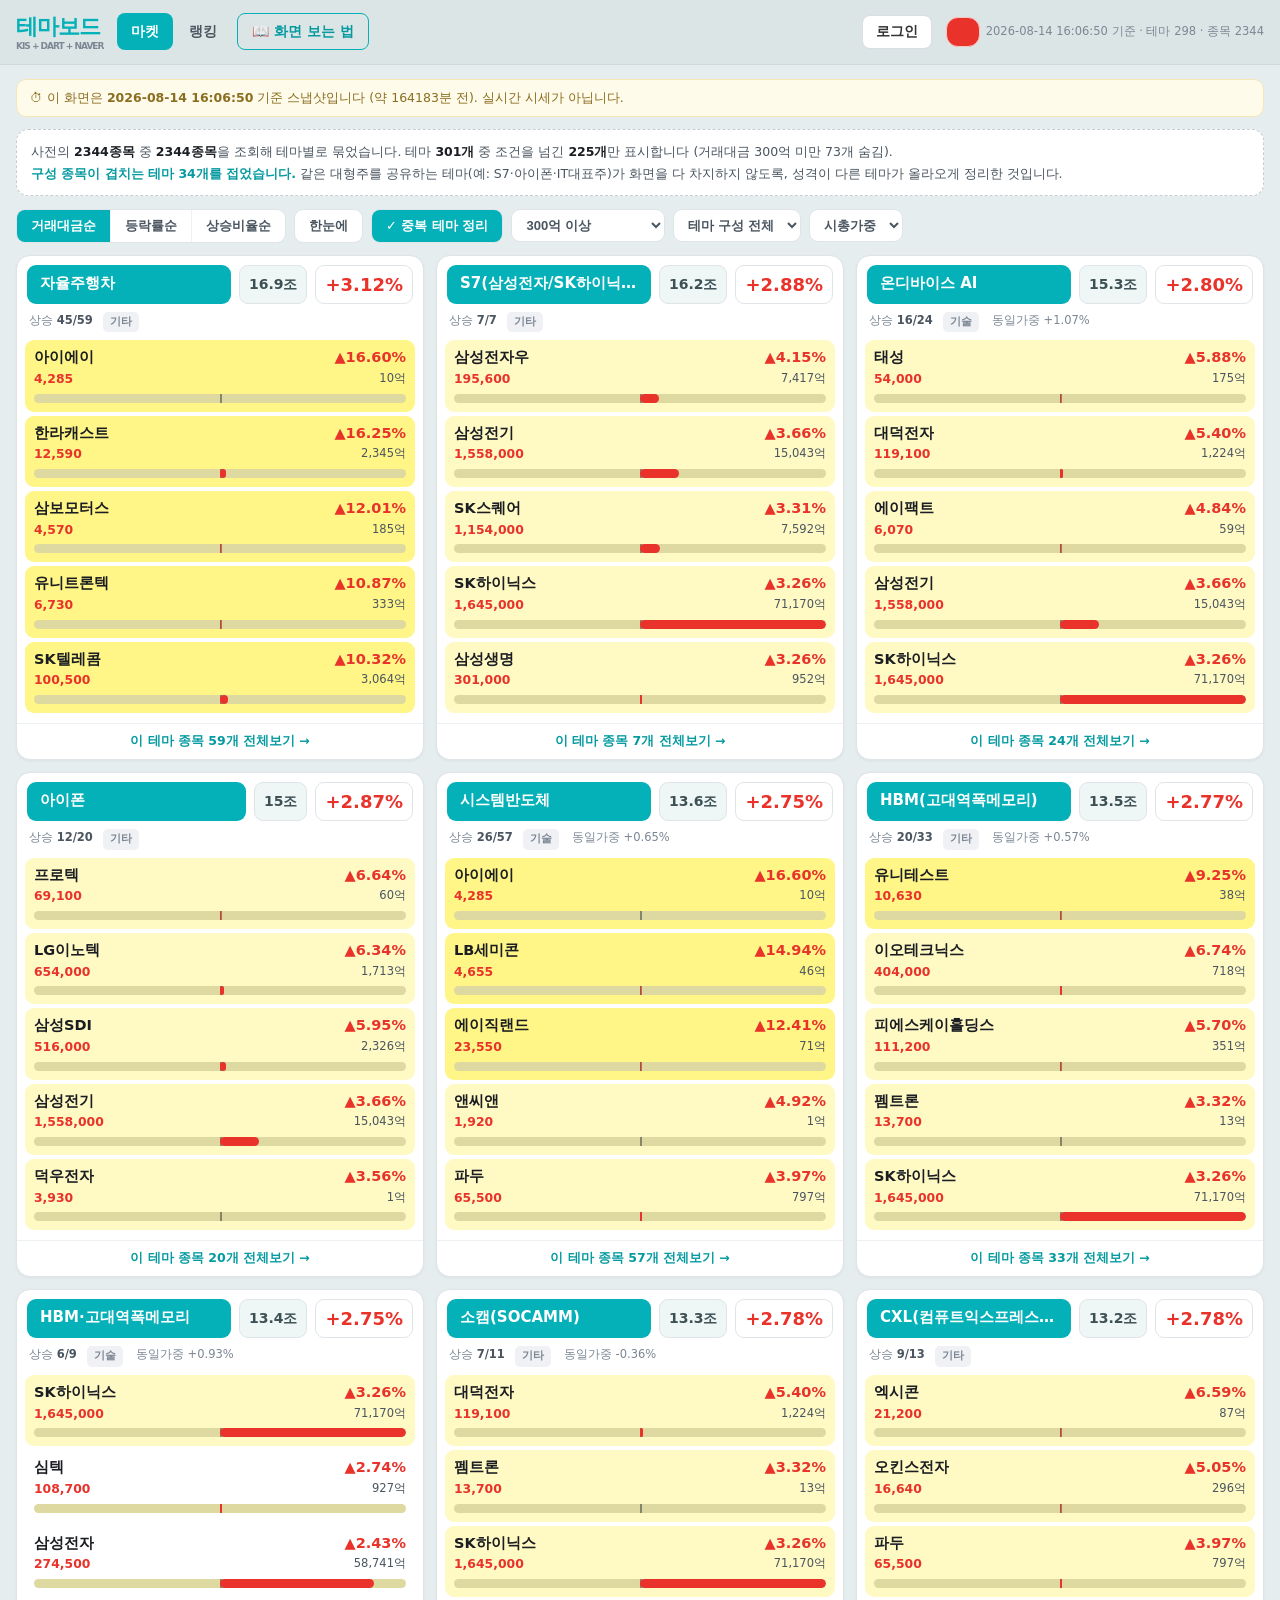
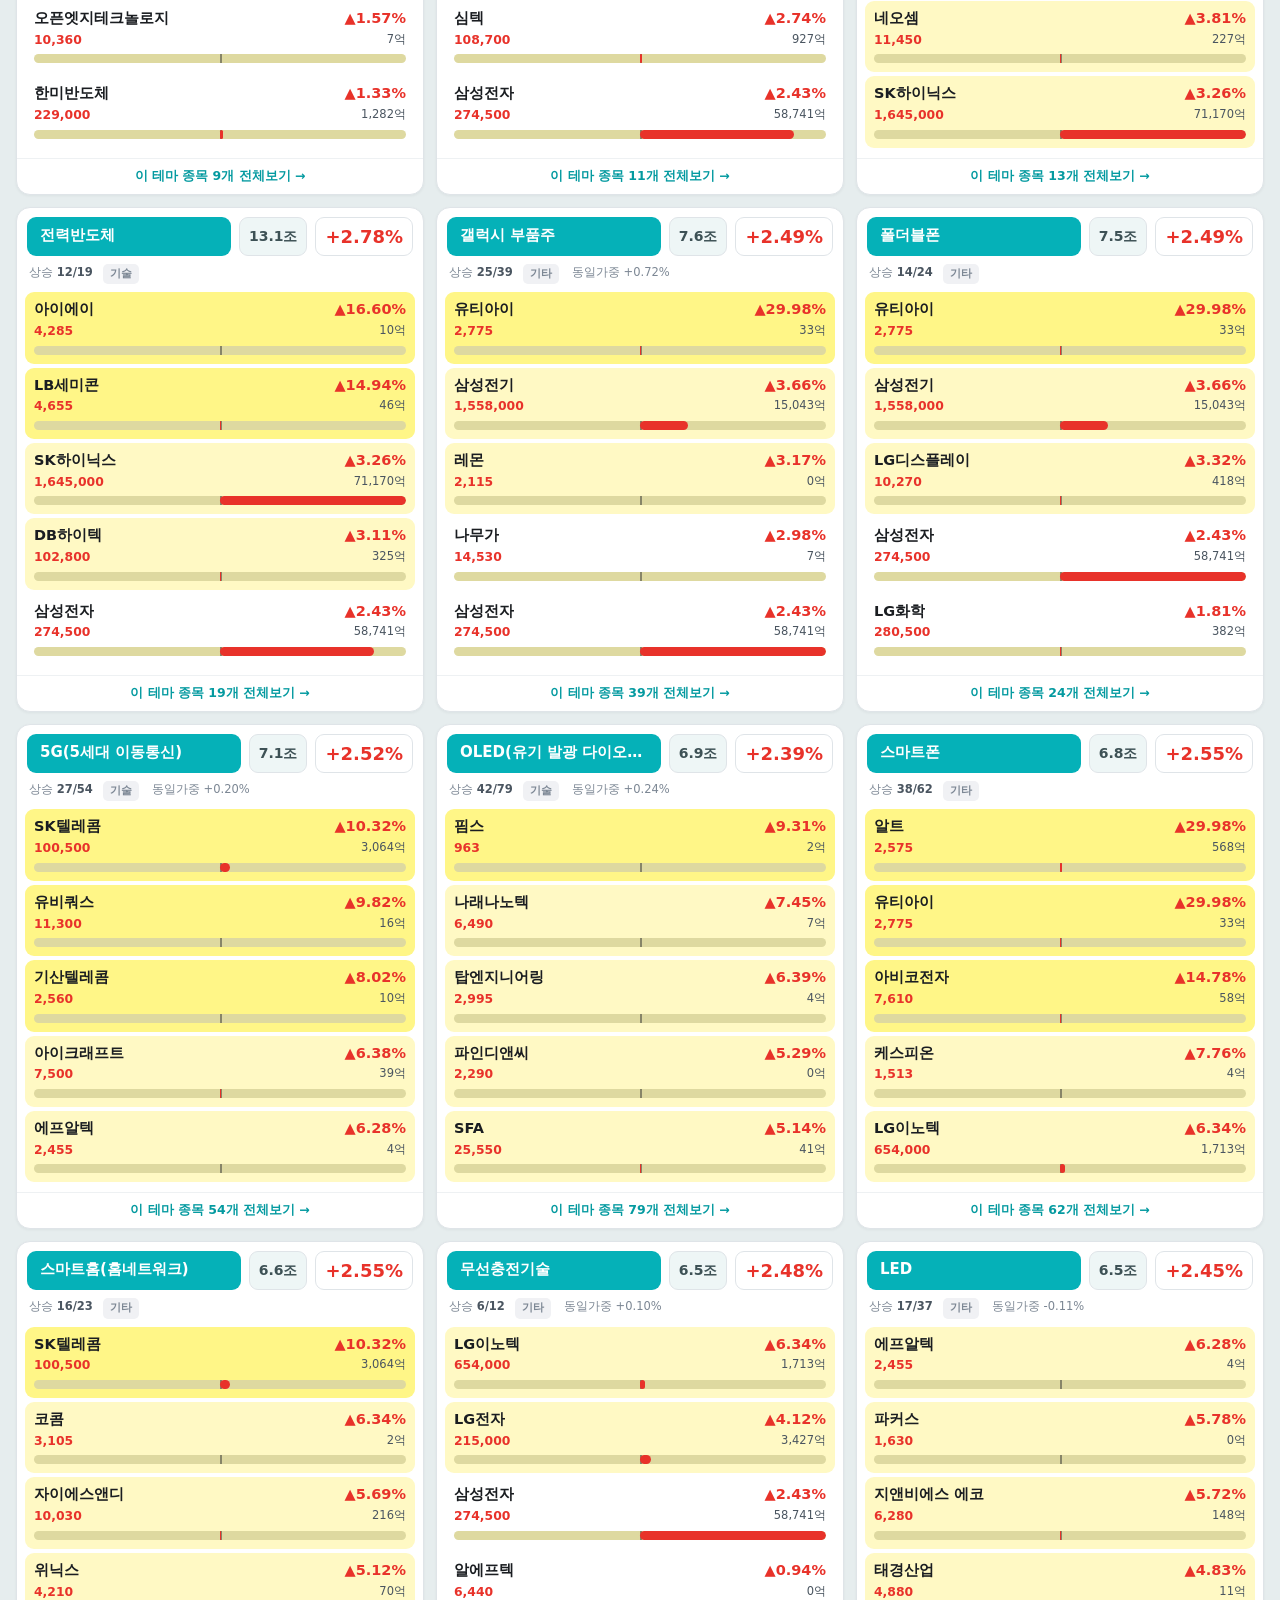
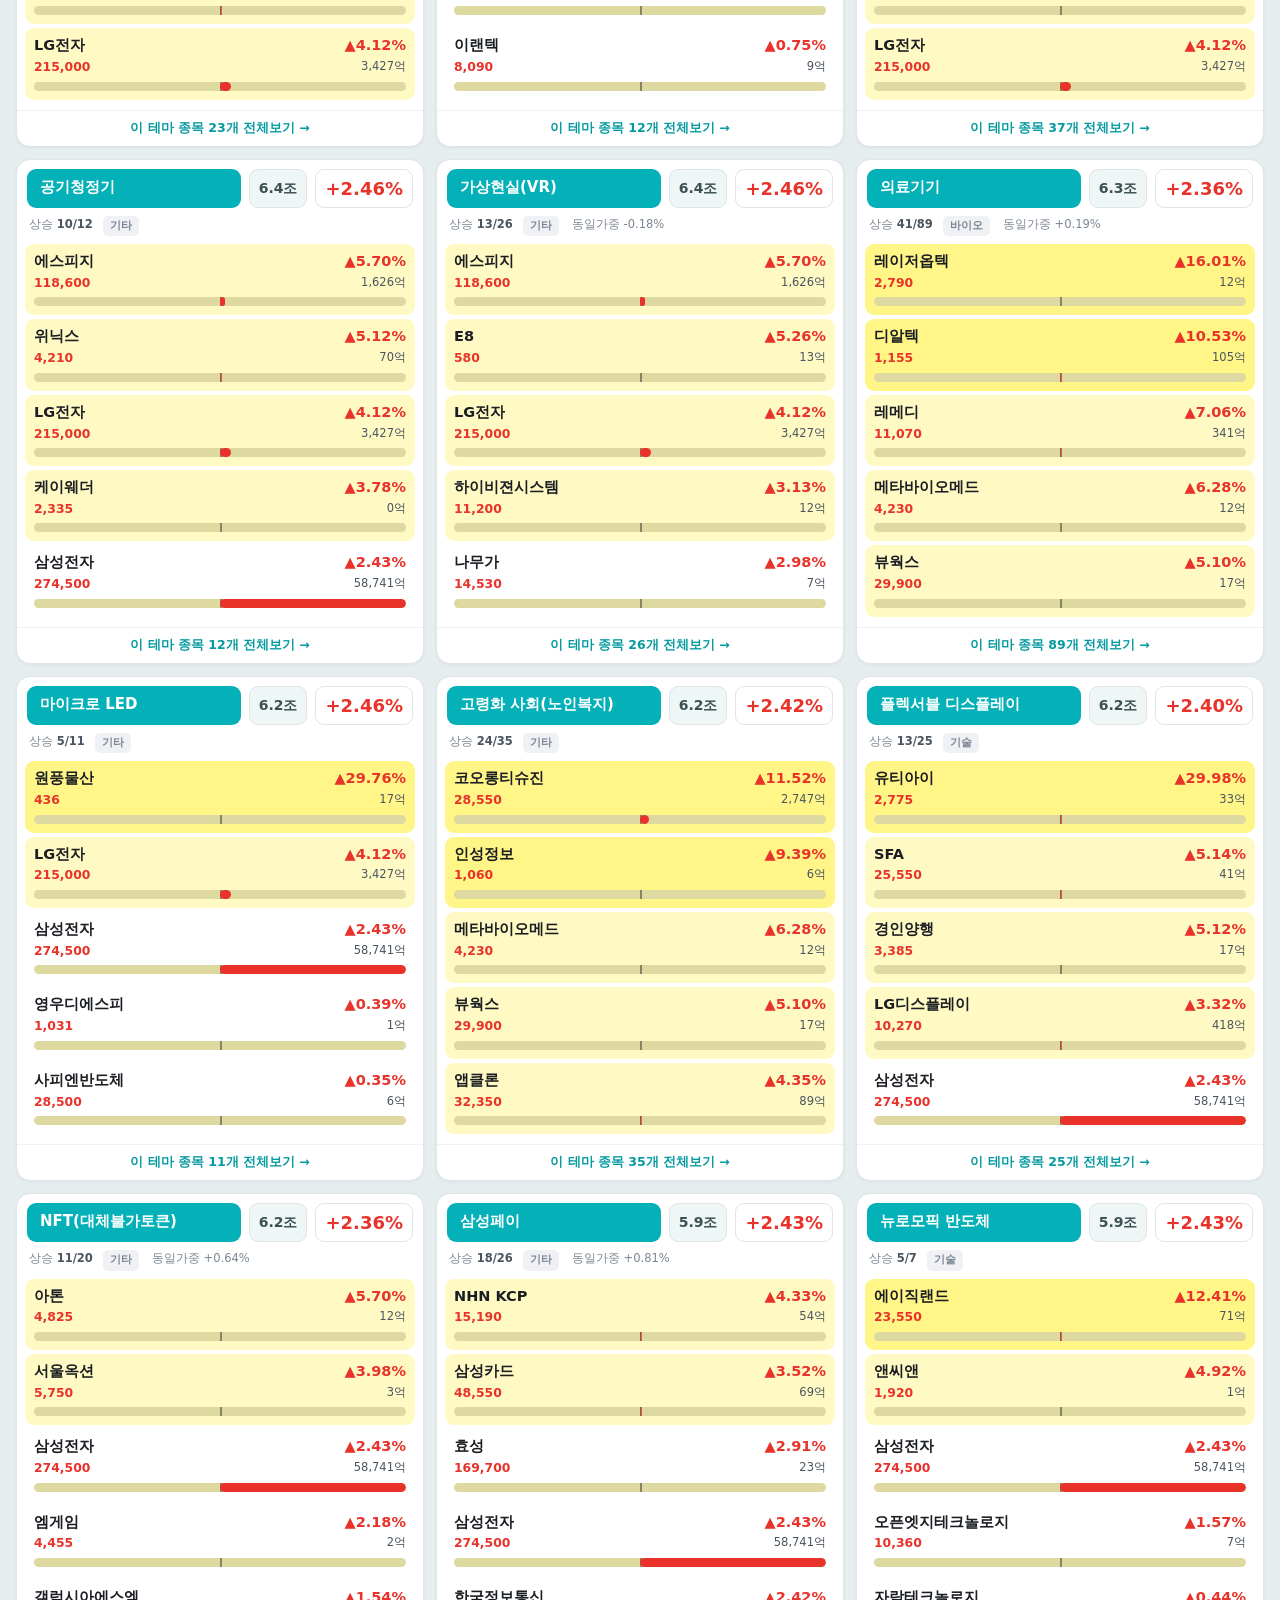
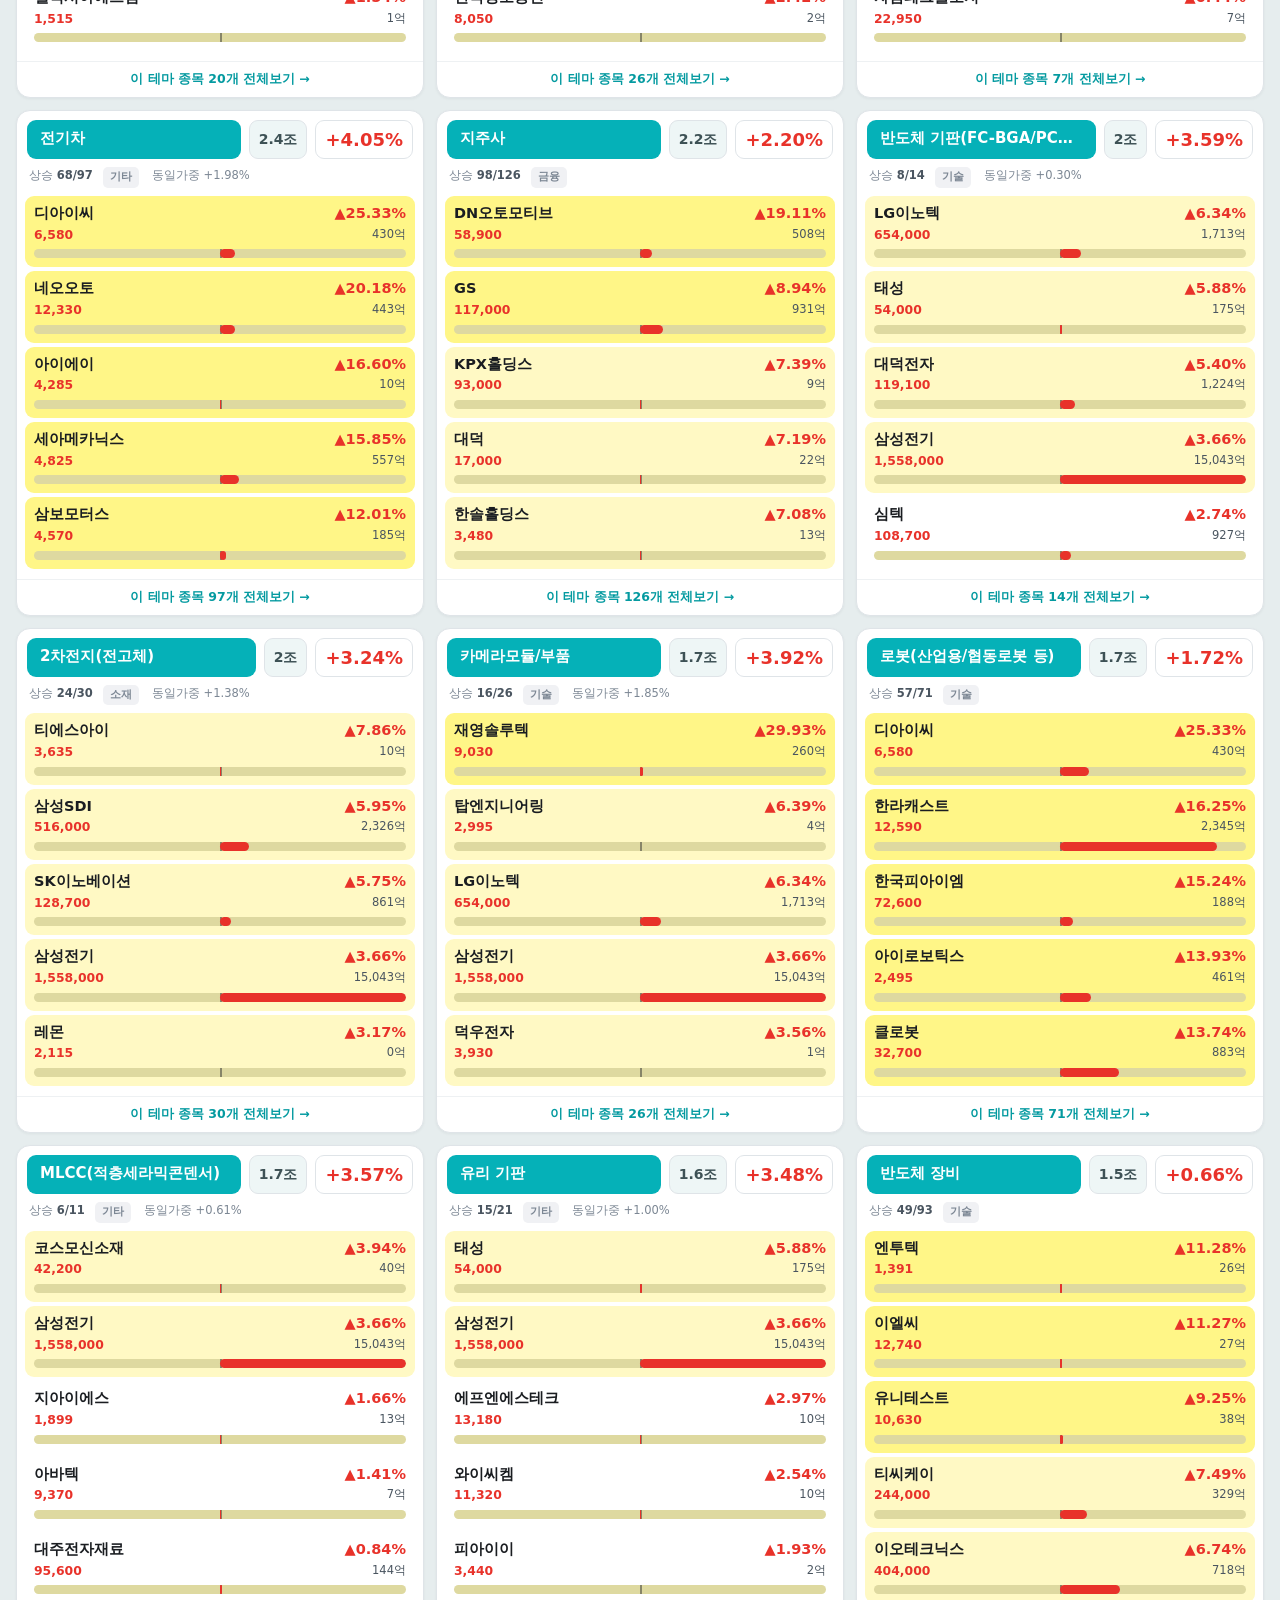
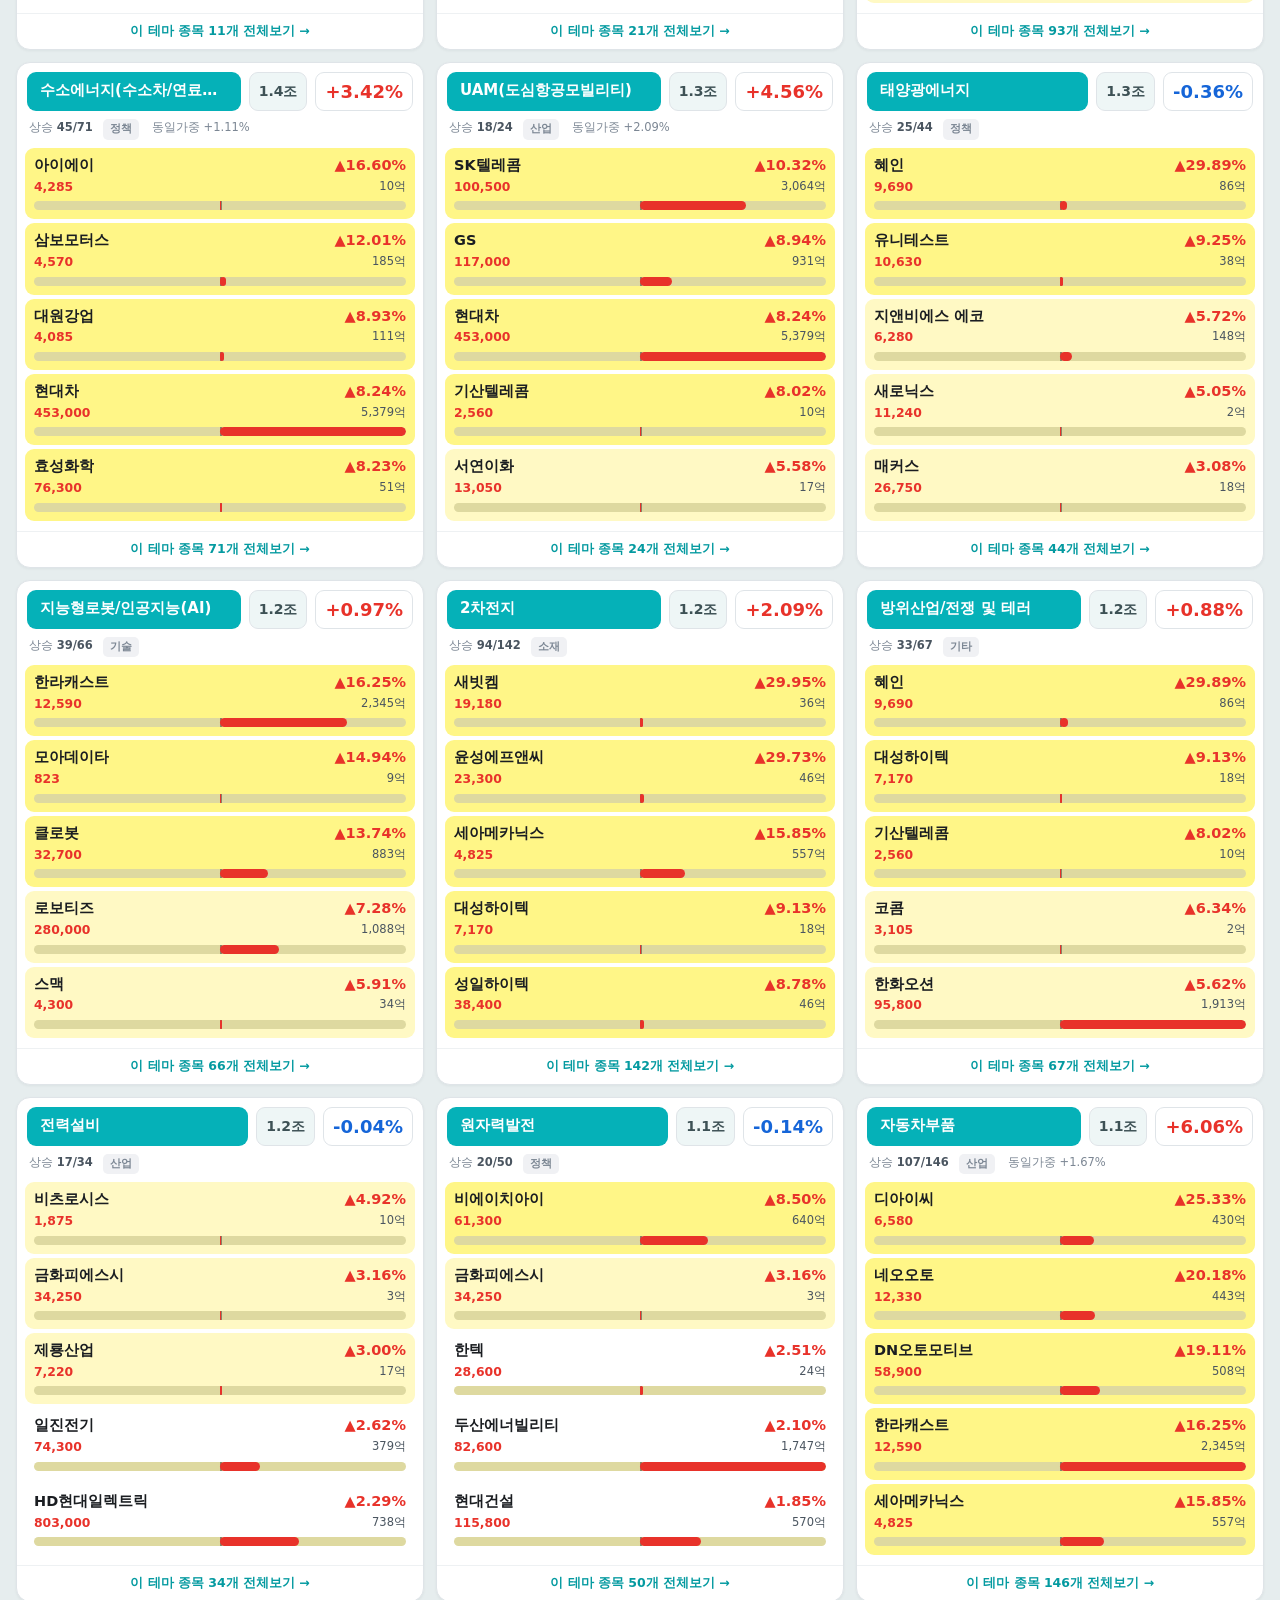
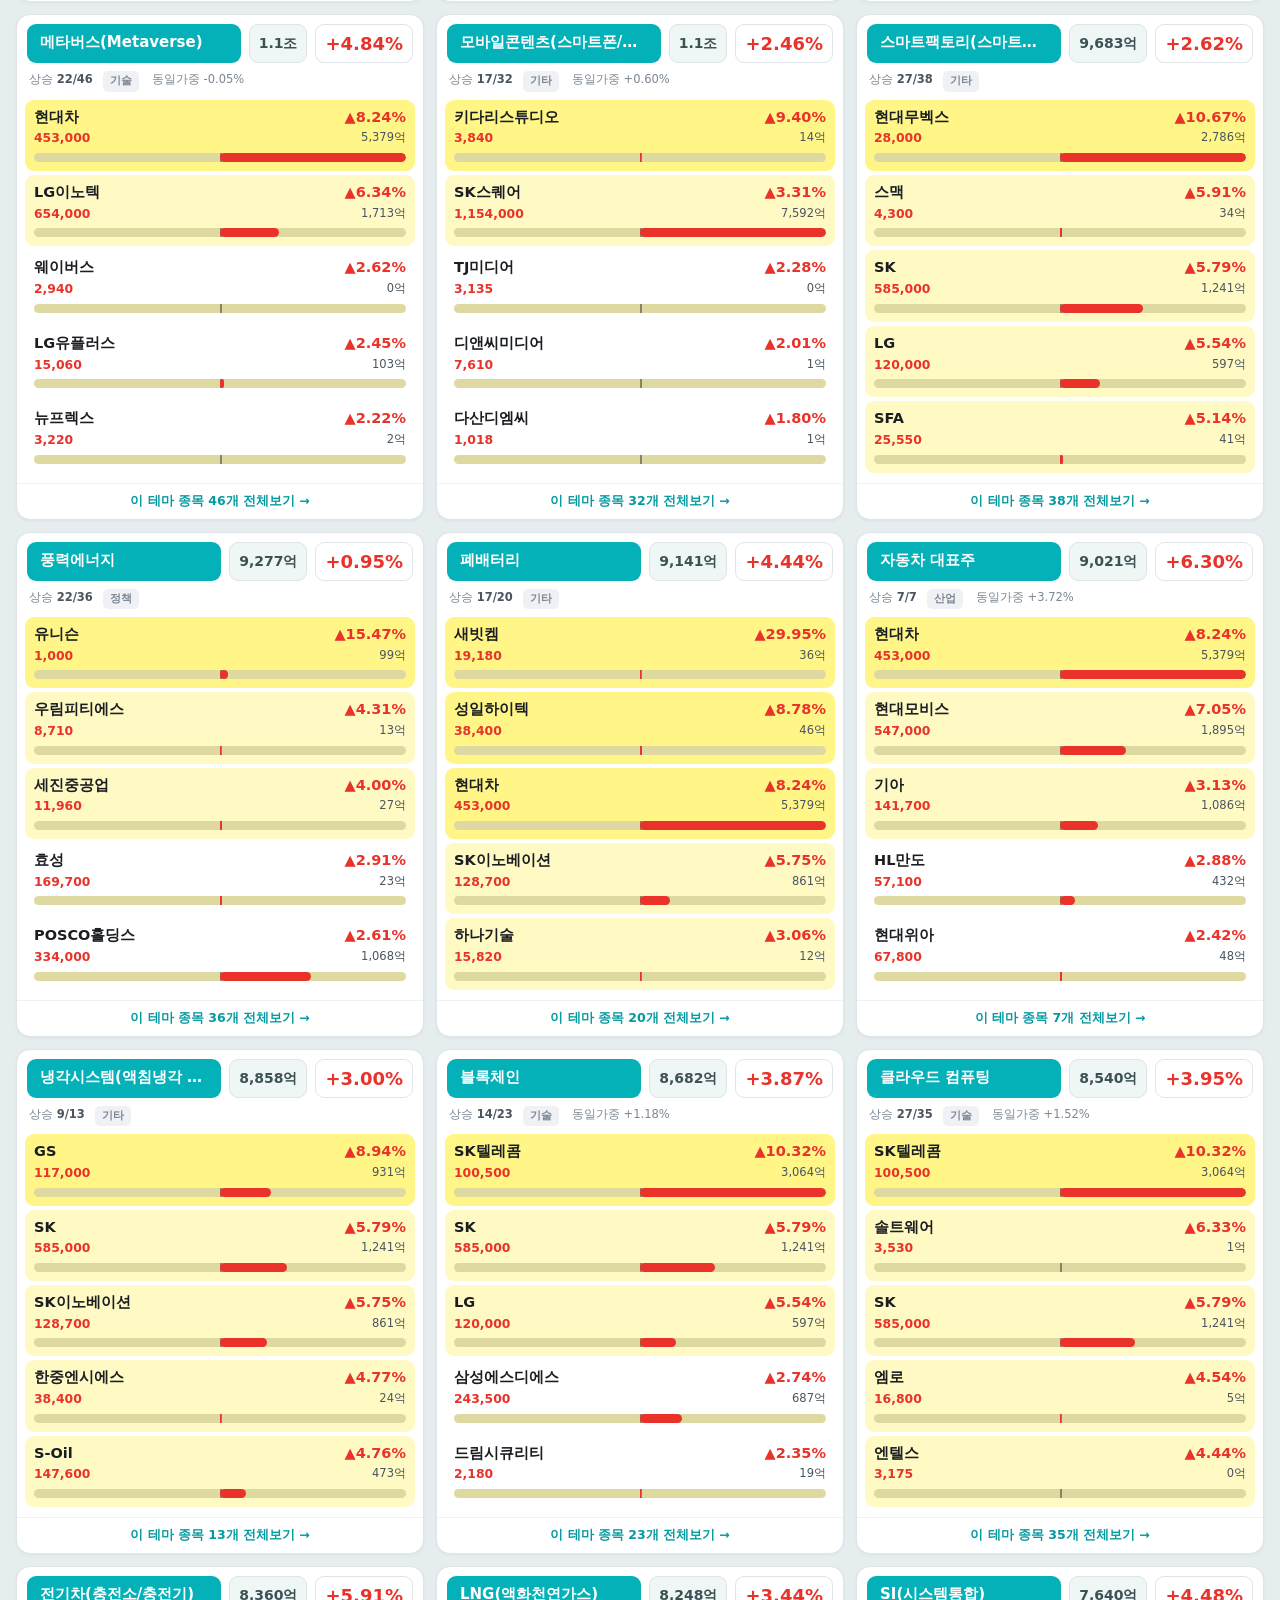
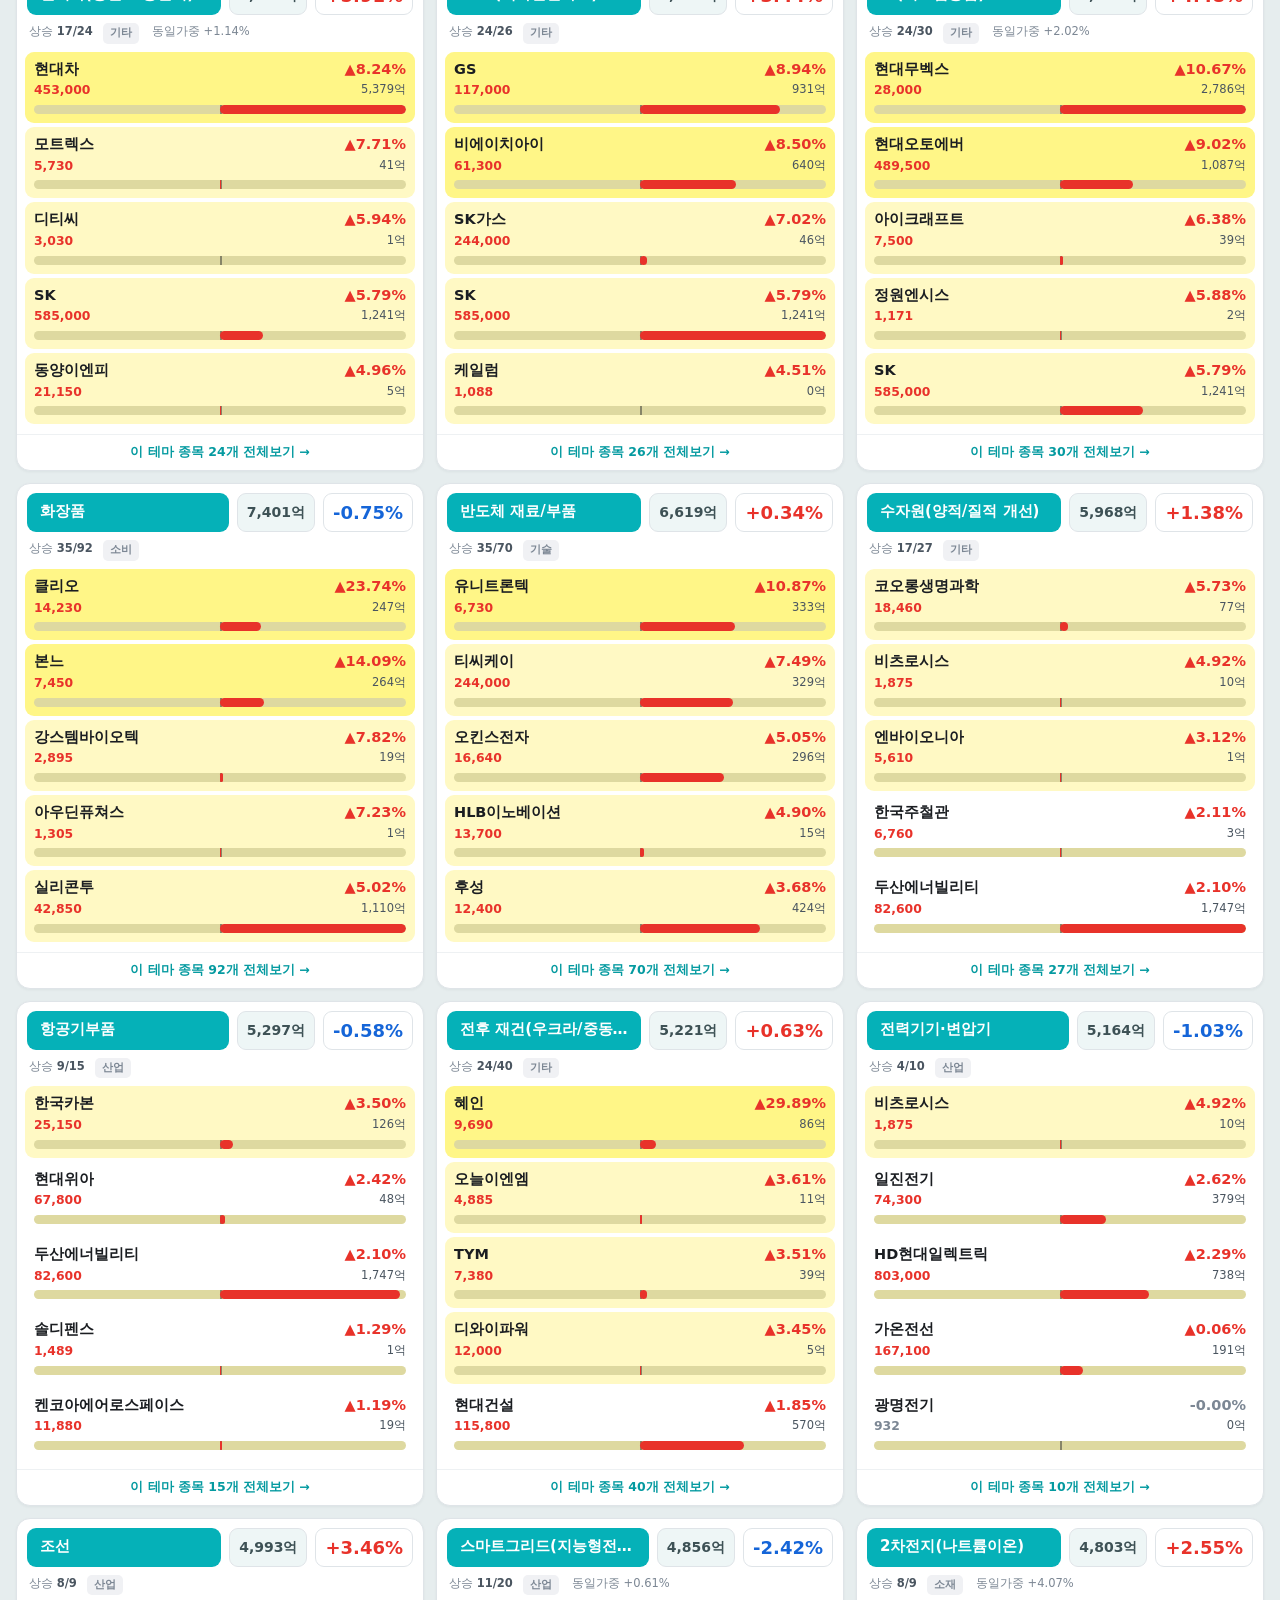
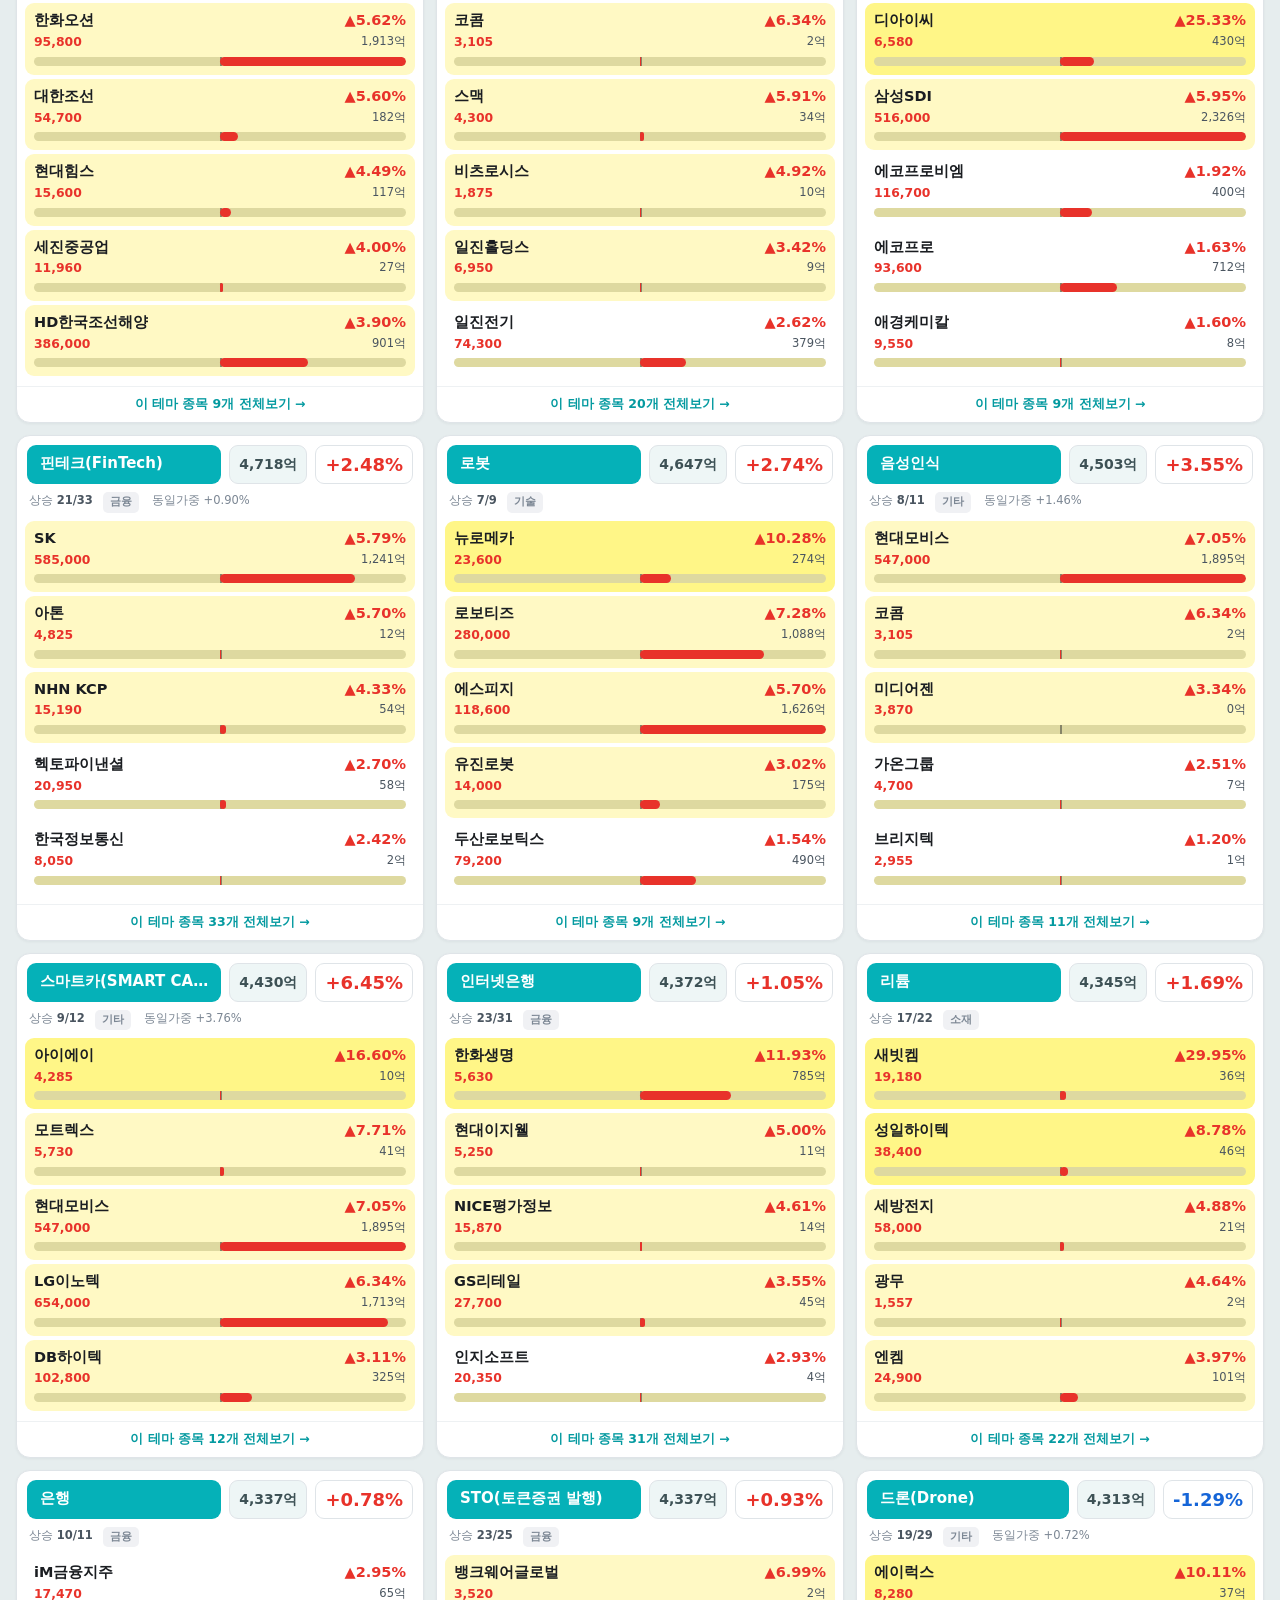
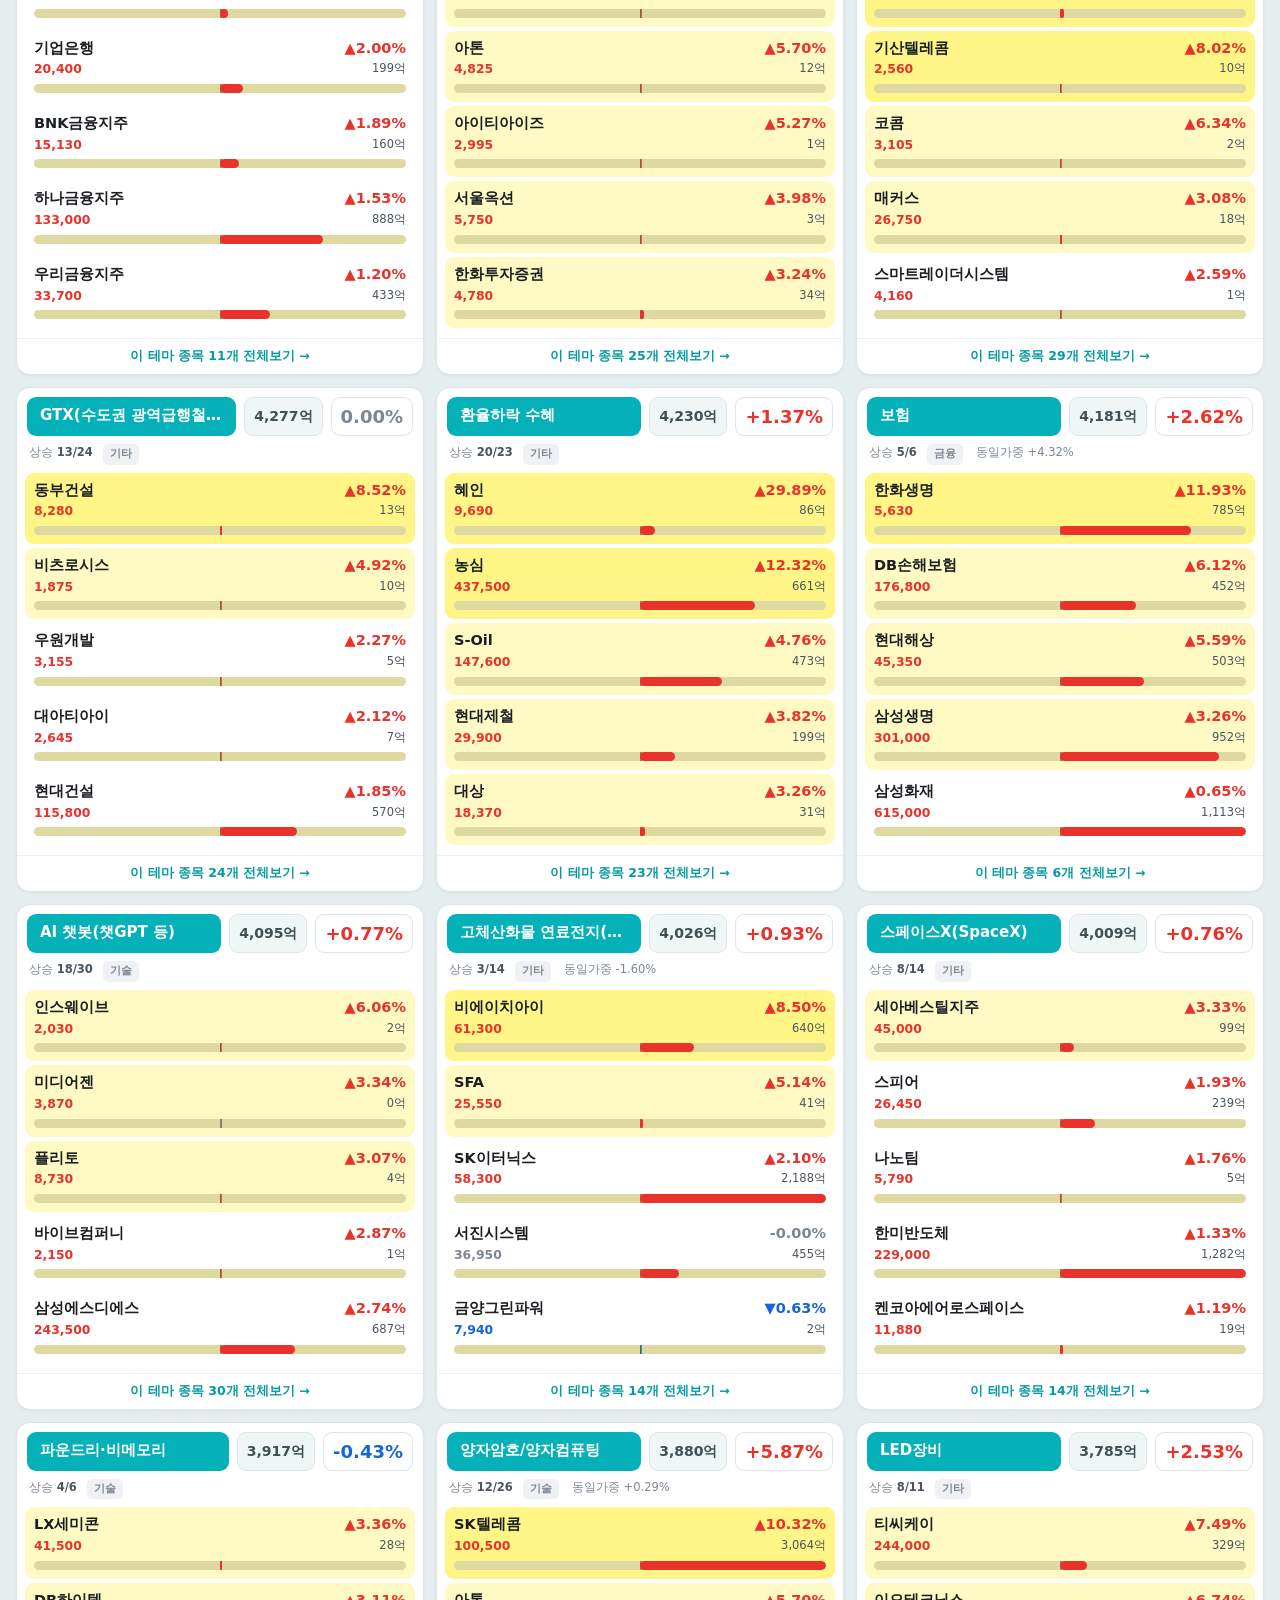
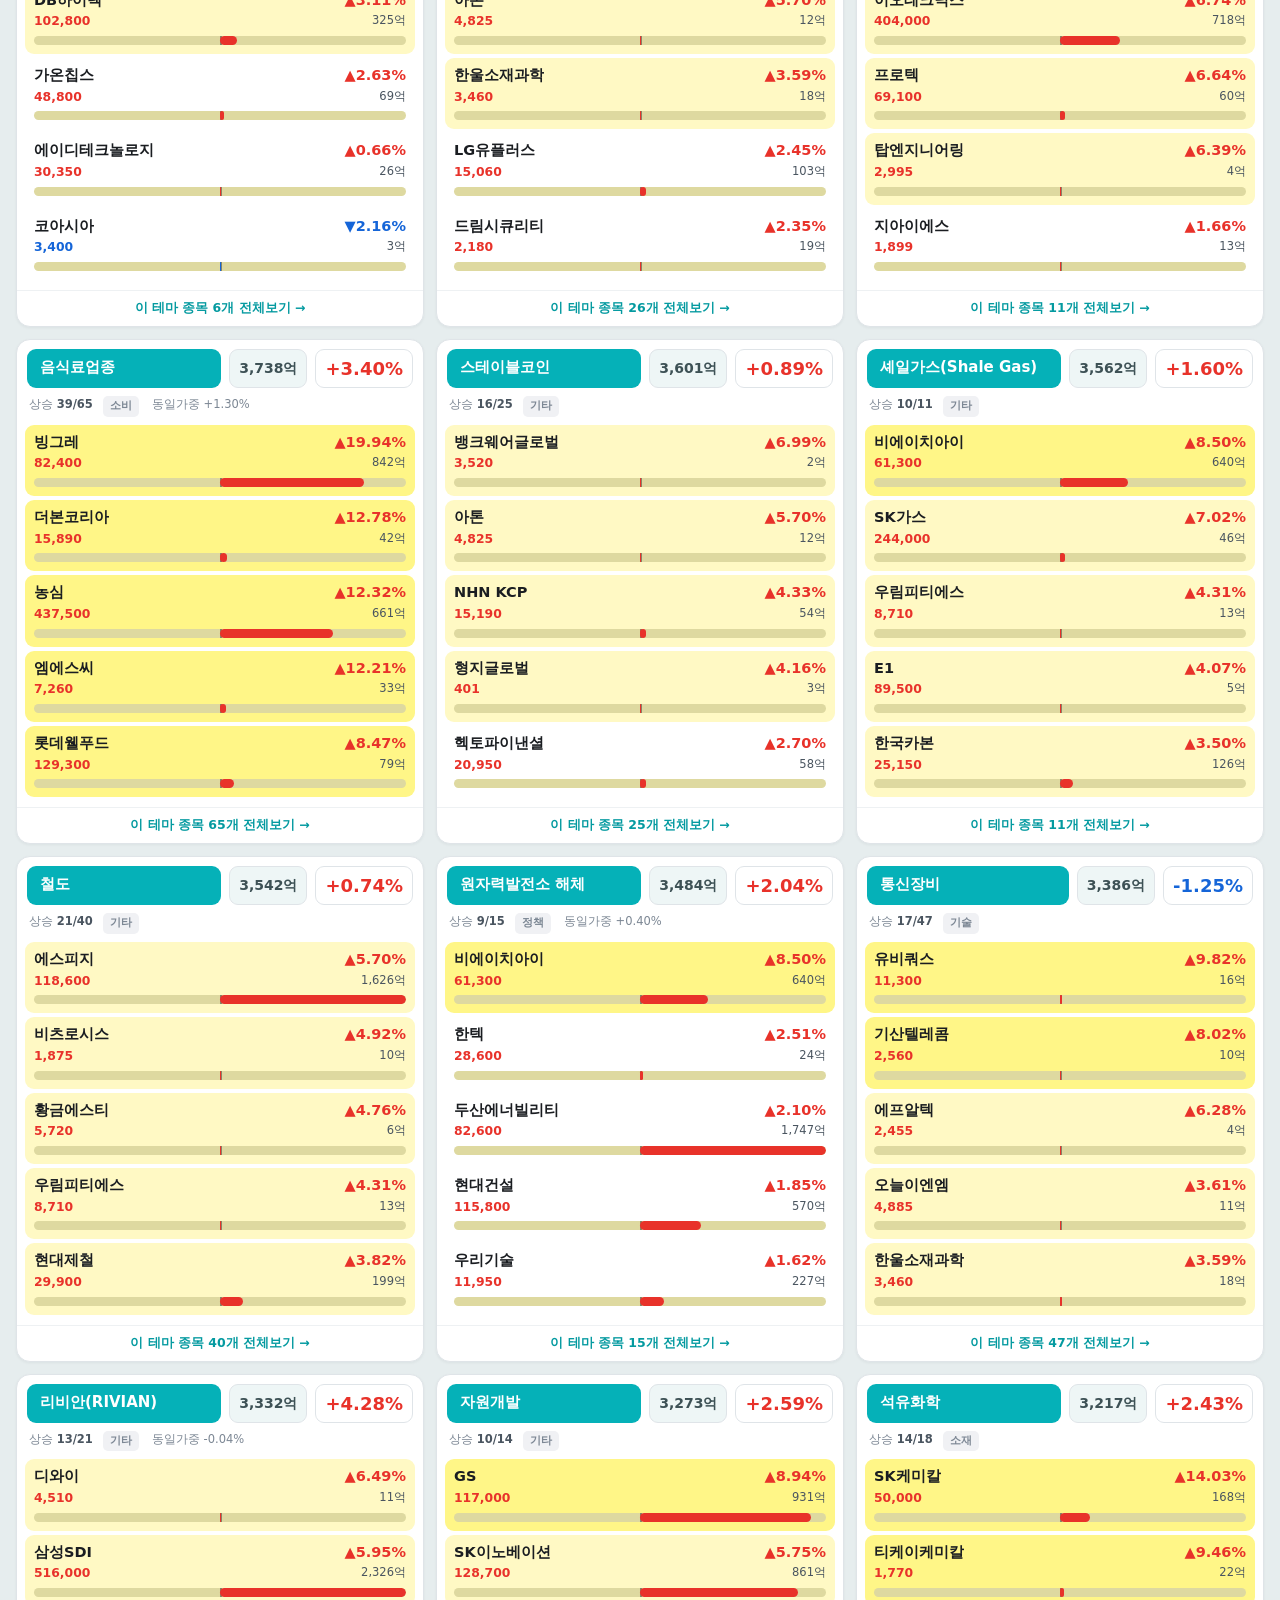
==== web/index.html @ 9a113b66 "관리자 화면 — 회원 승인을 사이트에서 직접" ====
<!DOCTYPE html>
<html lang="ko">
<head>
<meta charset="UTF-8">
<meta name="viewport" content="width=device-width,initial-scale=1">
<title>테마보드 — 국내주식 테마 대시보드</title>
<meta name="description" content="거래대금 상위 종목을 테마별로 묶어 보여주고, 상승 사유 뉴스와 재무를 함께 확인하는 대시보드">
<style>
:root{
  --teal:#05b1b8; --teal-d:#049aa0; --teal-l:#cdeef0;
  --appbar:#dce5e6; --page:#e6edee;
  --up:#e8322a; --up-bg:#fff687; --up-soft:#fff9c4; --down:#1565d8;
  --gauge-track:#ded9a0;
  --ink:#1a1d21; --ink2:#4a5560; --ink3:#7c8794;
  --line:#dfe4e8; --line2:#eef1f3; --band:#f0f1f4;
}
*{box-sizing:border-box}
body{margin:0;background:var(--page);color:var(--ink);
 font-family:-apple-system,BlinkMacSystemFont,"Apple SD Gothic Neo",Pretendard,system-ui,sans-serif;font-size:14px;line-height:1.5}
button{font-family:inherit;cursor:pointer;border:none;background:none;color:inherit}
.num{font-variant-numeric:tabular-nums}
.up{color:var(--up)}.dn{color:var(--down)}.flat{color:var(--ink3)}
.appbar{position:sticky;top:0;z-index:60;background:var(--appbar);border-bottom:1px solid #cfdadb}
.appbar .in{max-width:1500px;margin:0 auto;padding:10px 16px;display:flex;align-items:center;gap:14px;flex-wrap:wrap}
.logo{font-size:22px;font-weight:900;color:var(--teal);letter-spacing:-1px}
.logo small{display:block;font-size:9px;font-weight:700;color:var(--ink3);margin-top:-3px}
.gnb{display:flex;gap:2px;flex:1}
.gnb button{padding:7px 14px;border-radius:8px;font-size:14px;font-weight:700;color:var(--ink2)}
.gnb button.on{background:var(--teal);color:#fff}
.stat{font-size:11.5px;color:var(--ink3);display:flex;align-items:center;gap:6px}
.dot{width:7px;height:7px;border-radius:50%;background:#22c55e;animation:p 1.6s infinite}
.dot.err{background:#e8322a;animation:none}
@keyframes p{0%,100%{opacity:1}50%{opacity:.25}}
.wrap{max-width:1500px;margin:0 auto;padding:14px 16px 80px}
.bar{display:flex;gap:8px;align-items:center;margin-bottom:12px;flex-wrap:wrap}
.seg{display:flex;background:#fff;border:1px solid var(--line);border-radius:9px;overflow:hidden}
.seg button{padding:7px 14px;font-size:13px;font-weight:700;color:var(--ink2);border-right:1px solid var(--line2)}
.seg button:last-child{border-right:none}
.seg button.on{background:var(--teal);color:#fff}
.note{background:#fff;border:1px dashed #c6ccd2;border-radius:12px;padding:11px 14px;font-size:12.5px;color:var(--ink2);margin-bottom:13px;line-height:1.7}
.note b{color:var(--ink)}
.err{background:#fff1f0;border:1px solid #fbc5c0;color:#b42318;border-radius:12px;padding:14px 16px;font-size:13px;line-height:1.8;white-space:pre-wrap;font-family:ui-monospace,Menlo,monospace}
.cards{display:grid;grid-template-columns:repeat(auto-fill,minmax(330px,1fr));gap:12px}
.cards.cp{grid-template-columns:repeat(3,1fr);gap:10px}
.cards.cp .cpill{font-size:14px;padding:6px 11px}
.cards.cp .cpct{font-size:16px;min-width:70px}
.cards.cp .cval{font-size:13px}
.cards.cp .chl{font-size:11.6px;padding:6px 9px;margin-bottom:6px}
.cards.cp .cmore{padding:7px;font-size:11.8px}
.chl b{color:var(--ink);font-weight:800;white-space:nowrap}
.chl .tx{overflow:hidden;text-overflow:ellipsis;white-space:nowrap;flex:1}
.chl .ok{color:#137a5c;font-weight:800}
.card{background:#fff;border:1px solid var(--line);border-radius:14px;overflow:hidden;display:flex;flex-direction:column;box-shadow:0 1px 3px rgba(20,30,40,.05)}
.card:hover{box-shadow:0 6px 18px rgba(20,30,40,.11)}
.chead{display:flex;gap:8px;padding:9px 10px 8px}
.cpill{background:var(--teal);color:#fff;font-weight:800;font-size:15px;padding:7px 13px;border-radius:9px;flex:1;cursor:pointer;
 overflow:hidden;text-overflow:ellipsis;white-space:nowrap}
.cval{background:#eef6f6;border:1px solid var(--line);border-radius:9px;padding:5px 9px;font-weight:800;font-size:14px;color:#3d5155;display:flex;align-items:center;white-space:nowrap}
.cpct{background:#fff;border:1px solid var(--line);border-radius:9px;padding:5px 9px;font-weight:900;font-size:18px;display:flex;align-items:center;min-width:76px;justify-content:flex-end}
.cmeta{display:flex;gap:10px;padding:0 12px 8px;font-size:11.5px;color:var(--ink3);flex-wrap:wrap}
.cmeta b{color:var(--ink2)}
.chl{background:var(--band);margin:0 10px 8px;padding:8px 11px;border-radius:8px;font-size:12.6px;color:var(--ink2);cursor:pointer;
 display:flex;gap:6px}
.chl span{overflow:hidden;text-overflow:ellipsis;white-space:nowrap}
.rows{padding:0 8px 6px;flex:1}
.row{padding:7px 9px 9px;border-radius:9px;margin-bottom:4px;cursor:pointer;position:relative}
.row.hot{background:var(--up-bg)}.row.warm{background:var(--up-soft)}
.row:hover{outline:2px solid var(--teal);outline-offset:-2px}
.row .r1{display:flex;justify-content:space-between;gap:8px}
.row .nm{font-weight:800;font-size:14.5px;overflow:hidden;text-overflow:ellipsis;white-space:nowrap}
.row .pc{font-weight:900;font-size:14.5px;white-space:nowrap}
.row .r2{display:flex;justify-content:space-between;font-size:12.4px;margin-top:1px}
.row .vl{color:var(--ink2);font-size:11.5px}
.gauge{height:9px;background:var(--gauge-track);border-radius:5px;margin-top:5px;position:relative;overflow:hidden}
.gauge i{position:absolute;left:50%;top:0;bottom:0;background:var(--up);border-radius:5px}
.gauge i.d{background:var(--down)}
.gauge u{position:absolute;left:50%;top:-2px;bottom:-2px;width:2px;background:#333;opacity:.5}
.cmore{padding:9px;font-size:12.5px;font-weight:700;color:var(--teal-d);border-top:1px solid var(--line2);width:100%}
.cmore:hover{background:var(--teal-l)}
.panel{background:#fff;border:1px solid var(--line);border-radius:14px;overflow:hidden}
.ts{overflow-x:auto}
table{border-collapse:collapse;width:100%;min-width:860px}
th,td{padding:9px 11px;border-bottom:1px solid var(--line2);font-size:13px;white-space:nowrap}
th{background:#f7f9f9;font-size:12px;font-weight:700;color:var(--ink2);text-align:left;position:sticky;top:0}
th.r,td.r{text-align:right;font-variant-numeric:tabular-nums}
tbody tr{cursor:pointer}tbody tr:hover{background:var(--teal-l)}
.chip{display:inline-block;background:var(--teal-l);color:var(--teal-d);font-size:11px;font-weight:800;padding:2px 7px;border-radius:5px;margin-right:3px;cursor:pointer}
.chip.g{background:var(--band);color:var(--ink3)}
.badge{display:inline-block;font-size:10px;font-weight:800;padding:1px 5px;border-radius:4px;margin-left:4px}
.badge.hi{background:#fee2e0;color:var(--up)}.badge.warn{background:#fef3c7;color:#92400e}
.detail{position:fixed;inset:0;z-index:90;display:none}.detail.on{display:block}
.detail .bg{position:absolute;inset:0;background:rgba(15,25,30,.42)}
.detail .sheet{position:absolute;right:0;top:0;bottom:0;width:min(780px,100%);background:var(--page);overflow-y:auto;box-shadow:-8px 0 32px rgba(0,0,0,.2)}
.dhead{position:sticky;top:0;background:var(--appbar);border-bottom:1px solid #cfdadb;padding:13px 18px;z-index:5}
.dhead .x{position:absolute;right:12px;top:11px;font-size:20px;color:var(--ink3);padding:4px 9px;border-radius:8px}
.dbody{padding:14px 18px 60px}
.blk{background:#fff;border:1px solid var(--line);border-radius:13px;padding:14px 15px;margin-bottom:11px}
.blk h4{margin:0 0 9px;font-size:14px;font-weight:800}
.blk p{margin:0 0 8px;font-size:13.3px;color:var(--ink2);line-height:1.65}
.ev{display:flex;gap:11px;padding:9px 0;border-bottom:1px dashed var(--line)}
.ev:last-child{border-bottom:none}
.ev .n{width:19px;height:19px;border-radius:50%;background:var(--teal);color:#fff;font-size:11px;font-weight:800;display:flex;align-items:center;justify-content:center;flex:none;margin-top:2px}
.ev .t{font-size:13px;line-height:1.6}
.ev .m{font-size:11.5px;color:var(--ink3);margin-top:2px}
.ev a{color:var(--teal-d);font-weight:700;text-decoration:none;font-size:11.5px}
.fin{display:grid;grid-template-columns:repeat(auto-fit,minmax(100px,1fr));gap:7px}
.fin .f{background:#f8fafa;border:1px solid var(--line2);border-radius:9px;padding:9px;text-align:center}
.fin .f .l{font-size:10.5px;color:var(--ink3);font-weight:700}
.fin .f .v{font-size:16px;font-weight:900;margin:2px 0}
.fin .f .c{font-size:10px;color:var(--ink3)}
.disc{font-size:11.4px;color:var(--ink3);background:#fffbea;border:1px solid #f5e6b8;border-radius:8px;padding:8px 10px;margin-top:8px;line-height:1.6}
.foot{max-width:1500px;margin:20px auto 0;padding:16px;font-size:11.6px;color:var(--ink3);border-top:1px solid var(--line);line-height:1.75}
.load{text-align:center;padding:60px 20px;color:var(--ink3);font-size:14px}
@media(max-width:900px){.cards{grid-template-columns:1fr}.gnb{order:3;width:100%}}

.stale{background:#fffbea;border:1px solid #f5e6b8;color:#8a6d1f;border-radius:10px;padding:9px 13px;font-size:12.5px;margin-bottom:12px}
</style>
</head>
<body>
<div class="appbar"><div class="in">
  <div class="logo">테마보드<small>KIS + DART + NAVER</small></div>
  <nav class="gnb">
    <button class="on" data-k="home" onclick="go('home')">마켓</button>
    <button data-k="rank" onclick="go('rank')">랭킹</button>
    <a href="guide.html" style="padding:7px 14px;border-radius:8px;font-size:14px;font-weight:700;color:var(--teal-d);text-decoration:none;border:1px solid var(--teal);margin-left:4px">📖 화면 보는 법</a>
  </nav>
  <button id="adminbtn" onclick="openAdmin()" style="display:none;padding:7px 13px;border-radius:8px;font-size:13.5px;font-weight:800;border:1px solid var(--teal);background:#eefafa;color:var(--teal-d,#04868c);cursor:pointer;margin-left:8px">관리자</button>
  <button id="authbtn" onclick="openAuth()" style="padding:7px 13px;border-radius:8px;font-size:13.5px;font-weight:800;border:1px solid #d8dee4;background:#fff;color:#333;cursor:pointer;margin-left:8px">로그인</button>
  <div class="stat"><span class="dot" id="dot"></span><span id="stat">불러오는 중…</span></div>
</div></div>
<div class="wrap" id="view"><div class="load">데이터를 불러오는 중입니다…</div></div>
<div class="foot">
  데이터 출처: 한국투자증권 OpenAPI · 금융감독원 DART · 네이버 뉴스 검색 API.
  화면의 수치는 <b id="snapts">스냅샷</b> 기준이며 실시간이 아닙니다.<br>
  본 화면의 정보는 투자 참고용이며 투자 권유나 종목 추천이 아닙니다. 투자 결과에 대한 책임은 투자자 본인에게 있습니다.
</div>
<div class="detail" id="dt"><div class="bg" onclick="closeDt()"></div><div class="sheet" id="sheet"></div></div>

<script>
const $=id=>document.getElementById(id);
const nf=n=>(n==null?'-':Number(n).toLocaleString('ko-KR'));
const pct=r=>(r>0?'+':'')+Number(r).toFixed(2)+'%';
const cls=r=>r>0?'up':(r<0?'dn':'flat');
const arw=r=>r>0?'▲':(r<0?'▼':'-');
const vfmt=v=>v==null?'-':(v>=10000?(v/10000).toFixed(1).replace(/\.0$/,'')+'조':nf(v)+'억');
let RAW=null, D=null, cur='home', sortKey='value', minv=300, topN=0, wgt='cap', compact=false, dedup=true, dupN=0;
let DETAIL=null, ME=null;

// 테마를 '거래대금 상위 topN 종목'만으로 다시 계산한다.
// topN=0 이면 원래대로 전체 구성 종목을 쓴다.
function tview(t){
  const S=RAW.stocks;
  if(!topN||!t.codes||t.codes.length<=topN) return t;
  const pick=[...t.codes].sort((a,b)=>((S[b]||{}).value||0)-((S[a]||{}).value||0)).slice(0,topN);
  let val=0,cap=0,wsum=0,rsum=0,up=0;
  pick.forEach(c=>{const x=S[c]||{}; const r=x.rate||0, cp=x.cap||0;
    val+=x.value||0; cap+=cp; wsum+=cp*r; rsum+=r; if(r>0)up++;});
  const byRate=[...pick].sort((a,b)=>((S[b]||{}).rate||0)-((S[a]||{}).rate||0));
  return {...t, codes:byRate, value:Math.round(val),
    pct:+((cap?wsum/cap:rsum/pick.length)).toFixed(2),
    pct_eq:+(rsum/pick.length).toFixed(2),
    up, n:pick.length, picked:true};
}
function applyFilter(){
  const keep=RAW.themes.map(tview).map(t=>({...t,pct:(wgt==='eq'?t.pct_eq:t.pct)}))
                       .filter(t=>t.value>=minv);
  const codes=new Set(); keep.forEach(t=>t.codes.forEach(c=>codes.add(c)));
  D={...RAW, themes:keep, hidden:RAW.themes.length-keep.length,
     ranking:RAW.ranking.filter(c=>codes.has(c))};
}
async function load(){
  try{
    const r=await fetch('data.json?t='+Date.now());
    RAW=await r.json(); applyFilter(); checkMe();
    const age=(Date.now()-new Date(RAW.ts.replace(' ','T')+'+09:00').getTime())/60000;
    $('dot').className='dot'+(age>90?' err':'');
    $('stat').textContent=`${RAW.ts} 기준 · 테마 ${RAW.themes.length} · 종목 ${RAW.scanned}`;
    $('snapts').textContent=RAW.ts;
    render();
  }catch(e){
    $('dot').className='dot err'; $('stat').textContent='로딩 실패';
    $('view').innerHTML=`<div class="err">data.json 을 불러오지 못했습니다.\n\n${e.message}</div>`;
  }
}
function go(k){cur=k;document.querySelectorAll('[data-k]').forEach(b=>b.classList.toggle('on',b.dataset.k===k));render();}
function render(){ if(!D)return; cur==='home'?viewHome():viewRank(); }

function viewHome(){
  let ts=[...D.themes];
  if(sortKey==='value')ts.sort((a,b)=>b.value-a.value);
  if(sortKey==='pct')ts.sort((a,b)=>b.pct-a.pct);
  if(sortKey==='ratio')ts.sort((a,b)=>(b.up/b.n)-(a.up/a.n));
  dupN=0;
  if(dedup){ const _r=dedupThemes(ts); dupN=ts.length-_r.length; ts=_r; }
  const age=Math.round((Date.now()-new Date(D.ts.replace(' ','T')+'+09:00').getTime())/60000);
  $('view').innerHTML=`
  ${age>20?`<div class="stale">⏱ 이 화면은 <b>${D.ts}</b> 기준 스냅샷입니다 (약 ${age}분 전). 실시간 시세가 아닙니다.</div>`:''}
  <div class="note">사전의 <b>${D.universe}종목</b> 중 <b>${D.scanned}종목</b>을 조회해 테마별로 묶었습니다.
  테마 <b>${D.theme_total}개</b> 중 조건을 넘긴 <b>${D.themes.length}개</b>만 표시합니다${D.hidden?` (거래대금 ${minv}억 미만 ${D.hidden}개 숨김)`:''}.
  ${dupN?`<br><b style="color:var(--teal-d,#04868c)">구성 종목이 겹치는 테마 ${dupN}개를 접었습니다.</b> 같은 대형주를 공유하는 테마(예: S7·아이폰·IT대표주)가 화면을 다 차지하지 않도록, 성격이 다른 테마가 올라오게 정리한 것입니다.`:''}
  ${topN?`<br><b style="color:var(--teal-d,#04868c)">테마마다 거래대금 상위 ${topN}종목만으로 거래대금·등락률을 다시 계산했습니다.</b> 대형주가 섞여 희석되는 것을 막아, 그날 실제로 주도한 테마가 위로 올라옵니다.`:''}</div>
  <div class="bar"><div class="seg">
    ${[['value','거래대금순'],['pct','등락률순'],['ratio','상승비율순']].map(([k,l])=>
      `<button class="${sortKey===k?'on':''}" onclick="sortKey='${k}';viewHome()">${l}</button>`).join('')}
  </div>
  <div class="seg"><button class="${compact?'on':''}" onclick="compact=!compact;viewHome()">${compact?'✓ 한눈에':'한눈에'}</button></div>
  <div class="seg"><button class="${dedup?'on':''}" onclick="dedup=!dedup;viewHome()">${dedup?'✓ 중복 테마 정리':'중복 테마 정리'}</button></div>
  <select style="padding:7px 10px;font-size:13px;font-weight:700;color:var(--ink2);border:1px solid var(--line);border-radius:9px;background:#fff"
    onchange="minv=+this.value;applyFilter();viewHome()">
    ${[[0,'테마 거래대금 전체'],[100,'100억 이상'],[300,'300억 이상'],[500,'500억 이상'],[1000,'1,000억 이상'],[3000,'3,000억 이상']]
      .map(([v,l])=>`<option value="${v}" ${minv===v?'selected':''}>${l}</option>`).join('')}
  </select>
  <select style="padding:7px 10px;font-size:13px;font-weight:700;color:var(--ink2);border:1px solid var(--line);border-radius:9px;background:#fff"
    onchange="topN=+this.value;applyFilter();viewHome()">
    ${[[0,'테마 구성 전체'],[3,'주도 3종목'],[5,'주도 5종목'],[10,'주도 10종목'],[20,'주도 20종목']]
      .map(([v,l])=>`<option value="${v}" ${topN===v?'selected':''}>${l}</option>`).join('')}
  </select>
  <select style="padding:7px 10px;font-size:13px;font-weight:700;color:var(--ink2);border:1px solid var(--line);border-radius:9px;background:#fff"
    onchange="wgt=this.value;applyFilter();viewHome()">
    ${[['cap','시총가중'],['eq','동일가중']].map(([v,l])=>
      `<option value="${v}" ${wgt===v?'selected':''}>${l}</option>`).join('')}
  </select></div>
  <div class="cards${compact?' cp':''}">${(compact?ts.slice(0,6):ts).map(cardHTML).join('')||'<div class="load">조건에 맞는 테마가 없습니다.</div>'}</div>`;
}
// 테마를 끌어올린 종목의 '상승 사유'를 테마 카드 대표 문장으로 쓴다.
// 이미 판독해 둔 결과(details)를 재사용하므로 추가 호출이 없다.
function themeHead(t){
  const H=RAW.heads||{};
  for(const c of (t.codes||[])){
    if(H[c]) return {code:c, name:(RAW.stocks[c]||{}).name||'', headline:H[c], verified:true};
  }
  return null;
}
// ── 중복 테마 정리 ───────────────────────────────────────────────────────
// 테마마다 '거래대금 상위 10종목'을 대표 얼굴로 보고,
// 이미 뽑힌 테마와 60% 이상 겹치면 같은 테마로 간주해 건너뛴다.
// 이름이 달라도(HBM·고대역폭메모리 vs HBM(고대역폭메모리)) 구성이 같으면 하나만 남는다.
function faceCodes(t, k){
  const S=RAW.stocks;
  return [...(t.codes||[])]
    .sort((a,b)=>((S[b]||{}).value||0)-((S[a]||{}).value||0))
    .slice(0, k||10);
}
function dedupThemes(list){
  const out=[], faces=[];
  for(const t of list){
    const c=new Set(faceCodes(t,10));
    if(!c.size){ out.push(t); faces.push(c); continue; }
    let dup=false;
    for(const f of faces){
      if(!f.size) continue;
      let hit=0; c.forEach(x=>{ if(f.has(x)) hit++; });
      if(hit / Math.min(c.size, f.size) >= 0.6){ dup=true; break; }
    }
    if(!dup){ out.push(t); faces.push(c); }
  }
  return out;
}
function cardHTML(t){
  const codes=t.codes.slice(0,compact?3:5);
  const hd=themeHead(t);
  const maxV=Math.max(...t.codes.map(c=>D.stocks[c].value),1);
  return `<div class="card">
    <div class="chead"><div class="cpill" onclick="openTheme('${t.id}')">${t.name}</div>
      <div class="cval num">${vfmt(t.value)}</div>
      <div class="cpct ${cls(t.pct)} num">${pct(t.pct)}</div></div>
    ${hd?`<div class="chl" title="${hd.headline}" onclick="openStock('${hd.code}')">
      <b>${hd.name}</b><span class="tx">${hd.headline}</span>${hd.verified?'<span class="ok">✓</span>':''}</div>`:''}
    <div class="cmeta"><span>상승 <b>${t.up}/${t.n}</b>${t.picked?` <span style="color:var(--teal)">주도 ${t.n}</span>`:''}</span>
      <span class="chip g">${t.cat}</span>
      ${Math.abs(t.pct-t.pct_eq)>1.5?`<span>동일가중 ${pct(t.pct_eq)}</span>`:''}</div>
    <div class="rows">${codes.map(c=>rowHTML(c,maxV)).join('')}</div>
    <button class="cmore" onclick="openTheme('${t.id}')">이 테마 종목 ${t.n}개 전체보기 →</button></div>`;
}
function rowHTML(c,maxV){
  const s=D.stocks[c];
  const hot=s.rate>=8?'hot':(s.rate>=3?'warm':'');
  const w=Math.min(50,Math.abs(s.value)/maxV*50);
  return `<div class="row ${hot}" onclick="openStock('${c}')">
    <div class="r1"><span class="nm">${s.name}</span><span class="pc ${cls(s.rate)} num">${arw(s.rate)}${Math.abs(s.rate).toFixed(2)}%</span></div>
    <div class="r2"><span class="${cls(s.rate)} num" style="font-weight:700">${nf(s.price)}</span><span class="vl num">${nf(s.value)}억</span></div>
    <div class="gauge"><u></u><i class="${s.rate<0?'d':''}" style="${s.rate<0?`right:50%;left:auto;width:${w}%`:`width:${w}%`}"></i></div></div>`;
}
function viewRank(){
  const codes=D.ranking.slice(0,60);
  const dist={};
  codes.slice(0,20).forEach(c=>{const t=(D.stocks[c].themes||[])[0];
    if(t){const nm=(D.themes.find(x=>x.id===t)||{}).name||t; dist[nm]=(dist[nm]||0)+1;}});
  const tot=Object.values(dist).reduce((a,b)=>a+b,0)||1;
  const pal=['#05b1b8','#f0a02c','#7c5cd6','#2f9e5e','#e8322a','#3b82f6','#94a3b8'];
  const de=Object.entries(dist).sort((a,b)=>b[1]-a[1]);
  $('view').innerHTML=`
  <div class="note"><b>거래대금 상위 ${codes.length}종목</b>. 테마 컬럼으로 쏠림이 보입니다.</div>
  ${de.length?`<div style="display:flex;height:24px;border-radius:7px;overflow:hidden;margin-bottom:11px;border:1px solid var(--line)">
    ${de.map(([n,v],i)=>`<div style="width:${v/tot*100}%;background:${pal[i%pal.length]};color:#fff;font-size:10.5px;font-weight:800;display:flex;align-items:center;justify-content:center;white-space:nowrap;overflow:hidden">${v/tot>0.1?n:''}</div>`).join('')}</div>`:''}
  <div class="panel"><div class="ts"><table>
  <thead><tr><th>순위</th><th>종목명</th><th>테마</th><th class="r">현재가</th><th class="r">전일대비</th><th class="r">등락률</th><th class="r">거래대금</th><th class="r">시가총액</th><th class="r">PER</th></tr></thead>
  <tbody>${codes.map((c,i)=>{const s=D.stocks[c];
    const ts=(s.themes||[]).map(id=>D.themes.find(x=>x.id===id)).filter(Boolean).slice(0,2);
    return `<tr onclick="openStock('${c}')">
      <td class="r num" style="color:var(--ink3)">${i+1}</td>
      <td><b>${s.name}</b><div style="font-size:10.5px;color:var(--ink3)">${c}${s.market?' · '+s.market:''}</div></td>
      <td>${ts.map(t=>`<span class="chip" onclick="event.stopPropagation();openTheme('${t.id}')">${t.name}</span>`).join('')||'<span class="chip g">미분류</span>'}</td>
      <td class="r num"><b>${nf(s.price)}</b></td>
      <td class="r num ${cls(s.rate)}">${s.diff>0?'+':''}${nf(s.diff)}</td>
      <td class="r num ${cls(s.rate)}"><b>${arw(s.rate)}${Math.abs(s.rate).toFixed(2)}%</b></td>
      <td class="r num">${nf(s.value)}억</td><td class="r num">${vfmt(s.cap)}</td>
      <td class="r num">${s.per?s.per.toFixed(1):'-'}</td></tr>`}).join('')}
  </tbody></table></div></div>`;
}
function openDt(h){$('sheet').innerHTML=h;$('dt').classList.add('on');document.body.style.overflow='hidden';$('sheet').scrollTop=0;}
function closeDt(){$('dt').classList.remove('on');document.body.style.overflow='';}
document.addEventListener('keydown',e=>{if(e.key==='Escape')closeDt();});
function fb(l,v,tag){return `<div class="f"><div class="l">${l}</div><div class="v">${v}</div><div class="c">${tag?`<b style="color:#e8322a">${tag}</b>`:''}</div></div>`}


// ── 관리자 화면 ──────────────────────────────────────────────────────────
// 이메일 인증을 마친 사람이 명부에 쌓인다. [승인] 을 누르면 그 즉시 열린다.
// 다시 배포할 필요가 없다 — 명부가 코드가 아니라 저장소에 있기 때문이다.
function dfmt(t){ if(!t) return '-'; const d=new Date(t);
  return `${d.getMonth()+1}/${d.getDate()} ${String(d.getHours()).padStart(2,'0')}:${String(d.getMinutes()).padStart(2,'0')}`; }
async function openAdmin(){
  openDt(`<div class="dhead"><div style="font-size:20px;font-weight:900">회원 관리</div>
    <button class="x" onclick="closeDt()">✕</button></div>
    <div class="dbody"><div class="blk"><p id="ad_body">불러오는 중…</p></div></div>`);
  loadAdmin();
}
async function loadAdmin(){
  let j;
  try{ const r=await fetch('/api/admin/members?t='+Date.now()); j=await r.json();
       if(!r.ok) throw new Error(j.msg||j.error||('HTTP '+r.status)); }
  catch(e){ const b=$('ad_body'); if(b) b.innerHTML=`<span style="color:#b42318">${e.message}</span>`; return; }
  const ms=j.members||[];
  const wait=ms.filter(m=>m.status!=='approved'), ok=ms.filter(m=>m.status==='approved');
  // 표 대신 가로 배치 — 좁은 화면에서도 버튼이 잘리지 않는다
  const bs='padding:5px 10px;border-radius:7px;font-weight:800;cursor:pointer;font-size:12.5px';
  const row=m=>`<div style="display:flex;align-items:center;gap:10px;padding:9px 0;border-bottom:1px solid var(--line)">
    <div style="flex:1;min-width:0">
      <div style="font-weight:700;word-break:break-all;font-size:13.5px">${m.email}</div>
      <div style="color:var(--ink3);font-size:11.5px">가입 ${dfmt(m.created)} · 최근 ${dfmt(m.seen)}</div>
    </div>
    <div style="flex:none;white-space:nowrap">
      ${m.status==='approved'
        ? `<button onclick="setMember('${m.email}','revoke')" style="${bs};border:1px solid #d8dee4;background:#fff">해제</button>`
        : `<button onclick="setMember('${m.email}','approve')" style="${bs};border:0;background:var(--teal-d,#04868c);color:#fff">승인</button>`}
      <button onclick="setMember('${m.email}','remove')" title="명부에서 지우기" style="${bs};margin-left:4px;border:1px solid #f0d0cd;background:#fff;color:#b42318">삭제</button>
    </div></div>`;
  const tbl=(list,empty)=>list.length
    ? list.map(row).join('')
    : `<p style="color:var(--ink3);margin:4px 0 0">${empty}</p>`;
  $('ad_body').outerHTML=`
    <h4>승인 대기 ${wait.length}명</h4>
    ${tbl(wait,'대기 중인 분이 없습니다.')}
    <h4 style="margin-top:18px">승인됨 ${ok.length}명</h4>
    ${tbl(ok,'아직 없습니다.')}
    ${j.fixed?`<div class="disc">환경변수에 고정된 계정: <b>${j.fixed}</b><br>
      이 계정들은 명부와 상관없이 항상 열립니다. 비상용이라 이 화면에서는 못 바꿉니다.</div>`:''}
    <div class="disc">[승인] 을 누르면 <b>즉시 반영</b>됩니다. 다시 배포하지 않으셔도 됩니다.
      상대방이 이미 로그인해 계시면 새로고침만 하시면 열립니다.</div>`;
}
async function setMember(email, action){
  if(action==='remove' && !confirm(email+' 을 명부에서 지울까요?')) return;
  try{
    const r=await fetch('/api/admin/member',{method:'POST',
      headers:{'Content-Type':'application/json'},body:JSON.stringify({email,action})});
    if(!r.ok){ const j=await r.json().catch(()=>({})); alert(j.msg||j.error||('HTTP '+r.status)); return; }
  }catch(e){ alert('네트워크 오류: '+e.message); return; }
  DETAIL=null; openAdmin();
}

// ── 회원 전용 상세 ───────────────────────────────────────────────────────
// 첫 화면(테마 카드 · 종목 시세 · 랭킹 · 대표 문장)은 누구나 볼 수 있다.
// 종목을 눌렀을 때 나오는 상세(상승 사유 근거 · 재무 · 뉴스)만 회원에게 열린다.
// 데이터 자체가 다른 파일(priv/detail.json)로 나뉘어 있고 서버가 지키므로,
// 화면만 가린 것이 아니라 실제로 내려받을 수 없다.
async function checkMe(){
  try{ const r=await fetch('/api/me'); ME=await r.json(); }catch(e){ ME=null; }
  const b=$('authbtn'); if(!b) return;
  if(ME&&ME.email) b.textContent = ME.paid ? '회원 ✓' : '승인 대기';
  else b.textContent = '로그인';
  const ab=$('adminbtn'); if(ab) ab.style.display = (ME&&ME.admin) ? '' : 'none';
}
async function needDetail(){
  if(DETAIL) return true;
  let r;
  try{ r=await fetch('priv/detail.json?t='+Date.now()); }
  catch(e){ lockSheet('상세를 불러오지 못했습니다', e.message); return false; }
  if(r.status===401){ openAuth(); return false; }
  if(r.status===402){ let j={}; try{ j=await r.json(); }catch(e){} payWall(j); return false; }
  if(!r.ok){ lockSheet('상세를 불러오지 못했습니다', 'HTTP '+r.status); return false; }
  const j=await r.json(); DETAIL=j.details||j; return true;
}
function lockSheet(title, msg){
  openDt(`<div class="dhead"><div style="font-size:20px;font-weight:900">${title}</div>
    <button class="x" onclick="closeDt()">✕</button></div>
    <div class="dbody"><div class="blk"><p>${msg||''}</p></div></div>`);
}
function payWall(j){
  const u=(j&&j.pay_url)||'';
  openDt(`<div class="dhead"><div style="font-size:20px;font-weight:900">회원 전용 정보입니다</div>
    <button class="x" onclick="closeDt()">✕</button></div>
  <div class="dbody"><div class="blk" style="border-left:3px solid var(--teal)">
    <h4>🔒 상세는 결제 후 열립니다</h4>
    <p><b>${(j&&j.email)||''}</b> 으로 로그인되어 있습니다.<br>
       테마·거래대금·등락률·랭킹은 지금처럼 계속 보실 수 있고,<br>
       종목을 눌렀을 때 나오는 <b>상승 사유 근거 기사 · 재무 8지표 · 관련 뉴스</b>는 회원에게만 열립니다.</p>
    ${u?`<p style="margin-top:14px"><a href="${u}" target="_blank" rel="noopener"
       style="display:inline-block;padding:12px 20px;border-radius:10px;background:var(--teal-d,#04868c);color:#fff;font-weight:800;text-decoration:none">결제하고 이용하기 →</a></p>`
      :`<div class="disc">결제 페이지가 아직 연결되지 않았습니다. 관리자 승인 후 바로 열립니다.</div>`}
  </div></div>`);
}
function openAuth(){
  openDt(`<div class="dhead"><div style="font-size:20px;font-weight:900">이메일로 로그인</div>
    <button class="x" onclick="closeDt()">✕</button></div>
  <div class="dbody"><div class="blk">
    <p>테마·거래대금·등락률·랭킹은 <b>로그인 없이</b> 보실 수 있습니다.<br>
       종목을 눌렀을 때 나오는 <b>상승 사유 근거 기사 · 재무 · 뉴스</b>만 회원에게 열립니다.</p>
    <div style="display:flex;gap:8px;margin:14px 0 0">
      <input id="au_em" type="email" autocomplete="email" placeholder="name@example.com"
             style="flex:1;padding:11px 12px;border:1px solid #d8dee4;border-radius:9px;font-size:15px">
      <button id="au_b1" onclick="sendCode()"
             style="padding:11px 16px;border:0;border-radius:9px;background:var(--teal-d,#04868c);color:#fff;font-weight:800;cursor:pointer;white-space:nowrap">인증번호 받기</button>
    </div>
    <div id="au_s2" style="display:none;margin-top:10px">
      <div style="display:flex;gap:8px">
        <input id="au_cd" inputmode="numeric" maxlength="6" placeholder="6자리 숫자"
             style="flex:1;padding:11px 12px;border:1px solid #d8dee4;border-radius:9px;font-size:15px;letter-spacing:4px">
        <button onclick="verifyCode()"
             style="padding:11px 22px;border:0;border-radius:9px;background:#111;color:#fff;font-weight:800;cursor:pointer">확인</button>
      </div>
      <div class="disc">인증번호는 <b>5분</b> 동안 쓸 수 있습니다. 메일이 안 오면 스팸함도 확인해 주세요.</div>
    </div>
    <div id="au_msg" style="margin-top:12px;font-size:13.5px;color:var(--ink2);white-space:pre-line"></div>
    ${ME&&ME.email?`<div class="disc">현재 <b>${ME.email}</b> 로 로그인되어 있습니다.
      <a href="#" onclick="doLogout();return false;" style="color:var(--teal-d,#04868c);font-weight:800">로그아웃</a></div>`:''}
  </div></div>`);
  setTimeout(()=>{const e=$('au_em'); if(e){ if(ME&&ME.email)e.value=ME.email; e.focus(); }},60);
}
function auMsg(t,bad){ const m=$('au_msg'); if(m){ m.textContent=t; m.style.color=bad?'#b42318':'var(--ink2)'; } }
async function sendCode(){
  const em=($('au_em').value||'').trim();
  if(!/^[^\s@]+@[^\s@]+\.[^\s@]{2,}$/.test(em)){ auMsg('이메일 주소를 다시 확인해 주세요.',1); return; }
  const b=$('au_b1'); b.disabled=true; b.textContent='보내는 중…'; auMsg('');
  try{
    const r=await fetch('/api/login',{method:'POST',headers:{'Content-Type':'application/json'},
                                     body:JSON.stringify({email:em})});
    const j=await r.json();
    if(!r.ok){ auMsg(j.msg||'발송에 실패했습니다. 잠시 후 다시 시도해 주세요.',1); }
    else{
      $('au_s2').style.display='block';
      if(j.dev_code) auMsg('시험 모드 — 인증번호 '+j.dev_code);
      else auMsg(j.sent?(em+' 으로 인증번호를 보냈습니다.'):(j.msg||''), !j.sent);
      const c=$('au_cd'); if(c)c.focus();
    }
  }catch(e){ auMsg('네트워크 오류: '+e.message,1); }
  b.disabled=false; b.textContent='인증번호 받기';
}
async function verifyCode(){
  const em=($('au_em').value||'').trim(), cd=($('au_cd').value||'').replace(/\D/g,'');
  if(cd.length!==6){ auMsg('6자리 숫자를 입력해 주세요.',1); return; }
  try{
    const r=await fetch('/api/verify',{method:'POST',headers:{'Content-Type':'application/json'},
                                      body:JSON.stringify({email:em,code:cd})});
    const j=await r.json();
    if(!r.ok){ auMsg('인증번호가 맞지 않거나 시간이 지났습니다. 다시 받아 주세요.',1); return; }
    ME=j; DETAIL=null; checkMe();
    if(j.paid){ closeDt(); }
    else payWall(j);
  }catch(e){ auMsg('네트워크 오류: '+e.message,1); }
}
async function doLogout(){
  try{ await fetch('/api/logout',{method:'POST'}); }catch(e){}
  ME=null; DETAIL=null; checkMe(); closeDt();
}

async function openStock(code){
  const s=D.stocks[code];
  if(!await needDetail()) return;
  const j=(DETAIL||{})[code];
  const ts=(s.themes||[]).map(id=>D.themes.find(x=>x.id===id)).filter(Boolean);
  if(!j){ return openDt(`<div class="dhead"><div style="font-size:21px;font-weight:900">${s.name}</div>
    <button class="x" onclick="closeDt()">✕</button></div>
    <div class="dbody"><div class="blk"><h4>${nf(s.price)}원 ${pct(s.rate)}</h4>
    <p>거래대금 ${nf(s.value)}억 · 시가총액 ${vfmt(s.cap)} · PER ${s.per?s.per.toFixed(1):'-'}</p>
    <div class="disc">이 종목은 상세 스냅샷(상위 종목 한정)에 포함되지 않아 뉴스·재무를 표시할 수 없습니다.</div></div></div>`); }
  const f=j.financial, R=j.reason;
  openDt(`
  <div class="dhead">
    <div style="font-size:11.5px;color:var(--ink3);font-weight:700">${code}${s.market?' · '+s.market:''}</div>
    <div style="display:flex;align-items:baseline;gap:12px;flex-wrap:wrap;margin-top:2px">
      <div style="font-size:21px;font-weight:900">${s.name}</div>
      <div class="${cls(s.rate)} num" style="font-size:21px;font-weight:900">${nf(s.price)}</div>
      <div class="${cls(s.rate)} num" style="font-size:14.5px;font-weight:800">${arw(s.rate)}${nf(Math.abs(s.diff))} (${pct(s.rate)})</div></div>
    <div style="margin-top:6px">${ts.map(t=>`<span class="chip" onclick="openTheme('${t.id}')">${t.name}</span>`).join('')||'<span class="chip g">테마 미분류</span>'}</div>
    <button class="x" onclick="closeDt()">✕</button></div>
  <div class="dbody">
    <div class="blk" style="border-left:3px solid var(--teal)">
      <h4>⚡ 이 종목이 오른 이유
        ${R&&R.verified?'<span style="font-size:10.5px;font-weight:800;padding:2px 7px;border-radius:4px;background:#e6f7ee;color:#0f7a45;margin-left:6px">✓ 기사 본문 확인</span>':''}</h4>
      ${R&&R.headline?`<p style="font-size:15px;font-weight:800;color:var(--ink);margin:0 0 10px">${R.headline}</p>`:''}
      ${R&&R.status==='ok'?`
        ${R.evidences.map((e,i)=>`<div class="ev"><div class="n">${i+1}</div><div>
          <div class="t">${e.text||e.title}</div>
          <div class="m">${e.time} · ${e.text?`<span style="color:var(--ink3)">${e.title.slice(0,34)}</span> · `:''}<a href="${e.url}" target="_blank" rel="noopener">원문 →</a></div></div></div>`).join('')}
        ${R.theme_context?`<div style="margin-top:9px;padding:9px 11px;background:#f5fbfb;border-radius:8px;font-size:12.8px;color:var(--ink2)">📊 ${R.theme_context}</div>`:''}
        <div class="disc">${R.verified?`AI가 기사 <b>본문 ${R.read||0}건</b>을 읽고 정리한 내용입니다. 사실 확인을 위해 <b>원문을 함께 확인</b>해 주세요.`:'뉴스는 자동 수집·선별한 것으로 <b>주가 변동의 원인임을 보장하지 않습니다.</b>'} 투자 권유가 아닙니다.</div>`
      :`<p>${(R&&R.msg)||'뚜렷한 공시·뉴스가 확인되지 않습니다.'}</p>
        ${R&&R.theme_context?`<div style="padding:9px 11px;background:#f5fbfb;border-radius:8px;font-size:12.8px">📊 ${R.theme_context}</div>`:''}`}
    </div>
    <div class="blk">
      <h4>💰 재무 ${f?`<span style="font-size:11px;font-weight:600;color:var(--ink3)">기준 ${f.period} · DART</span>`:''}</h4>
      ${f?`<div class="fin">
        ${fb('시가총액',vfmt(s.cap))}${fb('PER',s.per?s.per.toFixed(1)+'배':'-')}${fb('PBR',s.pbr?s.pbr.toFixed(1)+'배':'-')}
        ${fb('매출액',f.revenue?nf(Math.round(f.revenue/1e8))+'억':'-')}
        ${fb('당기순이익',f.net!=null?nf(Math.round(f.net/1e8))+'억':'-',f.net<0?'적자':'')}
        ${fb('영업이익률',f.opm!=null?f.opm+'%':'-',f.opm<0?'적자':'')}
        ${fb('부채비율',f.debt!=null?f.debt.toFixed(0)+'%':'-',f.debt>150?'주의':'')}
        ${fb('ROE',f.roe!=null?f.roe.toFixed(1)+'%':'-')}</div>
      ${(f.opm<0||f.net<0)?`<div class="disc" style="background:#fef2f2;border-color:#fbd5d1;color:#b42318">⚠ 최근 보고서 기준 <b>${f.opm<0&&f.net<0?'영업적자·순손실':(f.opm<0?'영업적자':'순손실')}</b>입니다.</div>`:''}
      <div class="disc">DART 확정 공시 기준이라 실시간이 아닙니다.</div>`
      :`<p style="color:var(--ink3)">DART에서 재무를 가져오지 못했습니다.</p>`}
    </div>
    ${(j.news||[]).length?`<div class="blk"><h4>📰 관련 뉴스</h4>
      ${j.news.map(n=>`<div class="ev"><div class="n" style="background:var(--ink3)">·</div><div>
        <div class="t">${n.title}</div><div class="m">${n.time} · <a href="${n.url}" target="_blank" rel="noopener">원문 →</a></div></div></div>`).join('')}</div>`:''}
  </div>`);
}

function openTheme(id){
  const t=RAW.themes.find(x=>x.id===id)||D.themes.find(x=>x.id===id);
  if(!t) return;
  const rows=t.codes.map(c=>D.stocks[c]||RAW.stocks[c]).filter(Boolean);
  const quiet=(RAW.theme_stocks&&RAW.theme_stocks[id]||[]).filter(n=>!rows.some(s=>s.name===n));
  openDt(`
  <div class="dhead">
    <div style="font-size:11.5px;color:var(--ink3);font-weight:700">테마 상세</div>
    <div style="display:flex;align-items:baseline;gap:11px;margin-top:2px">
      <div style="font-size:21px;font-weight:900">${t.name}</div>
      <div class="${cls(t.pct)} num" style="font-size:20px;font-weight:900">${pct(t.pct)}</div></div>
    <div style="font-size:12.3px;color:var(--ink2);margin-top:3px">
      거래대금 <b>${vfmt(t.value)}</b> · 조회된 <b>${t.n}</b>종목 (사전 등록 ${t.total}종목) · 상승 <b>${t.up}</b>종목</div>
    <button class="x" onclick="closeDt()">✕</button></div>
  <div class="dbody">
    <div class="blk" style="padding:0;overflow:hidden">
      <div style="padding:14px 15px 9px"><h4 style="margin:0">📋 구성 종목</h4></div>
      <div class="ts"><table style="min-width:560px">
      <thead><tr><th>종목명</th><th class="r">현재가</th><th class="r">등락률</th><th class="r">거래대금</th><th class="r">시가총액</th><th class="r">PER</th></tr></thead>
      <tbody>${rows.map(s=>`<tr onclick="openStock('${s.code}')">
        <td><b>${s.name}</b></td><td class="r num">${nf(s.price)}</td>
        <td class="r num ${cls(s.rate)}"><b>${pct(s.rate)}</b></td>
        <td class="r num">${nf(s.value)}억</td><td class="r num">${vfmt(s.cap)}</td>
        <td class="r num">${s.per?s.per.toFixed(1):'-'}</td></tr>`).join('')}</tbody></table></div></div>
    ${quiet.length?`<div class="blk"><h4>😴 오늘 조용한 구성 종목</h4>
      <p style="font-size:12.5px">거래대금이 낮아 상위권에 없는 종목입니다. <b>순환매 후발주 후보</b>로 볼 수 있습니다.</p>
      <div>${quiet.map(n=>`<span class="chip g">${n}</span>`).join(' ')}</div></div>`:''}
  </div>`);
}
load();
setInterval(load, 180000);
</script>
</body>
</html>
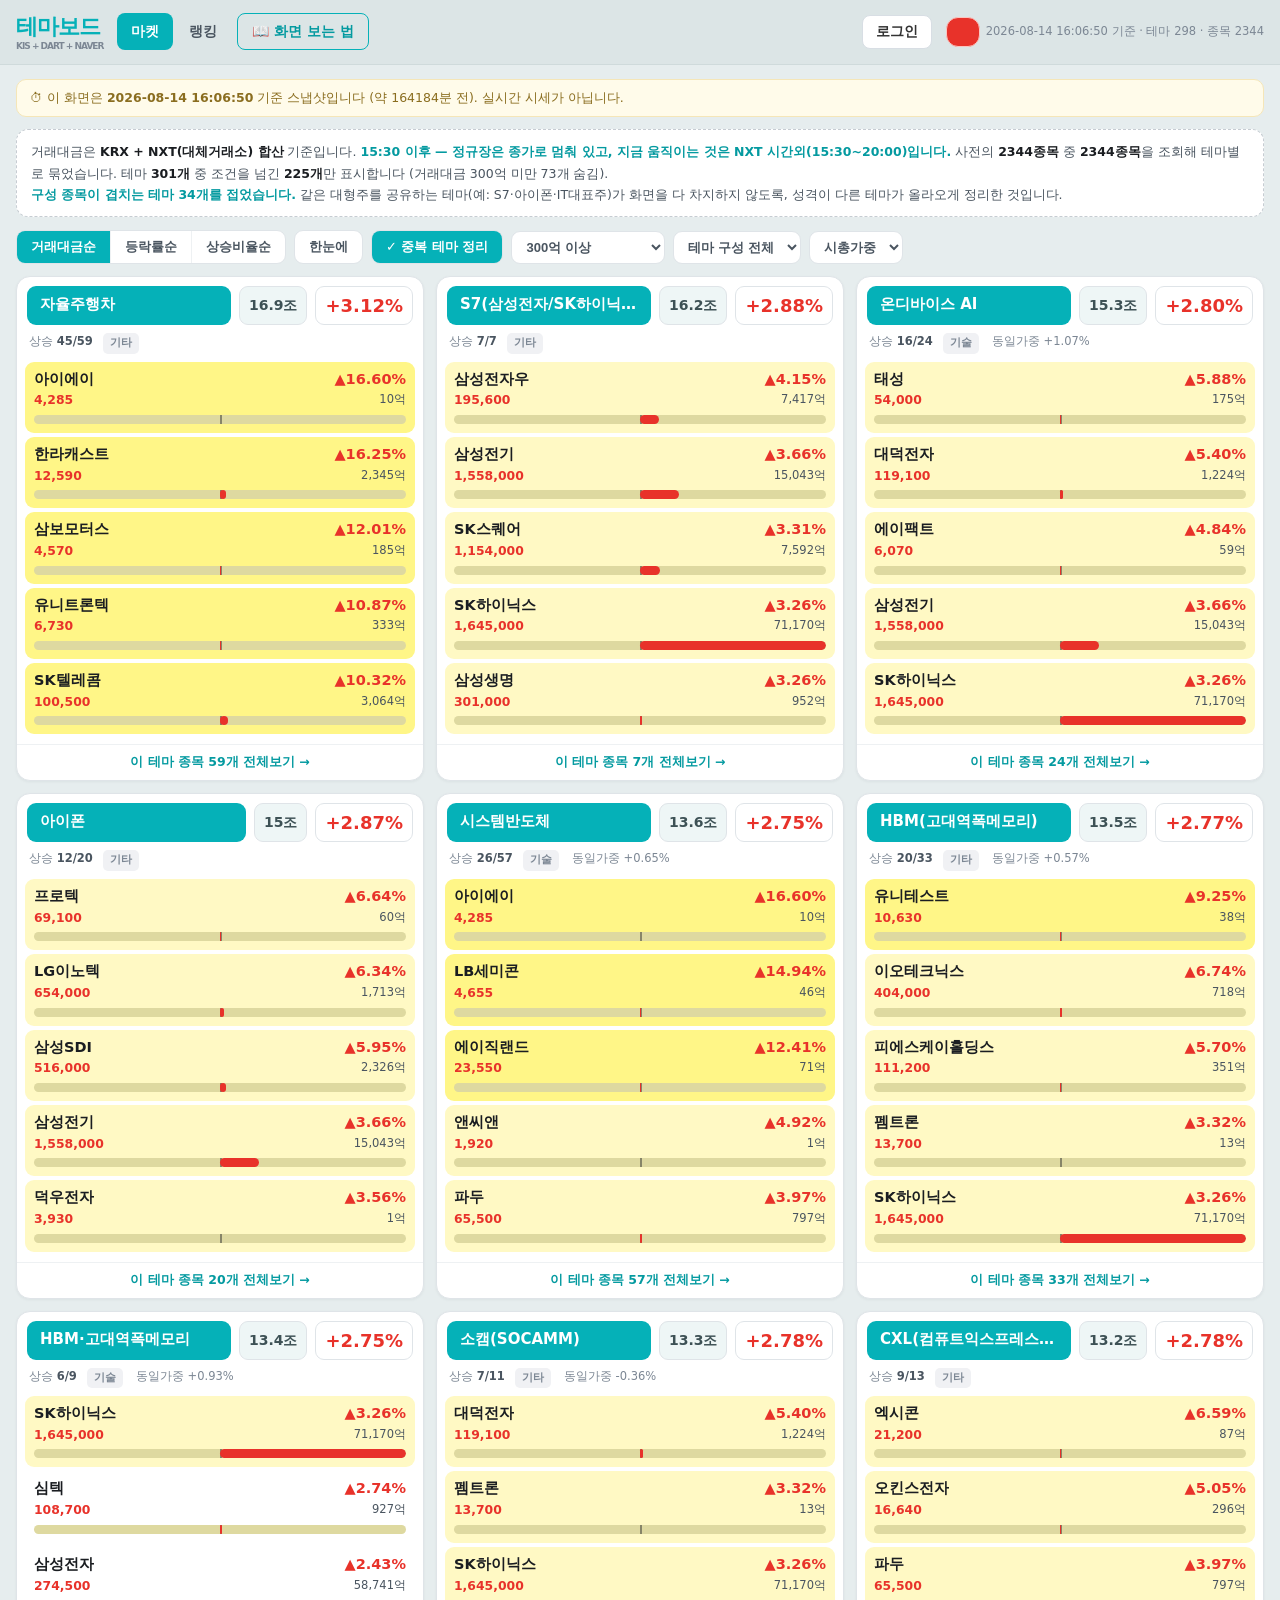
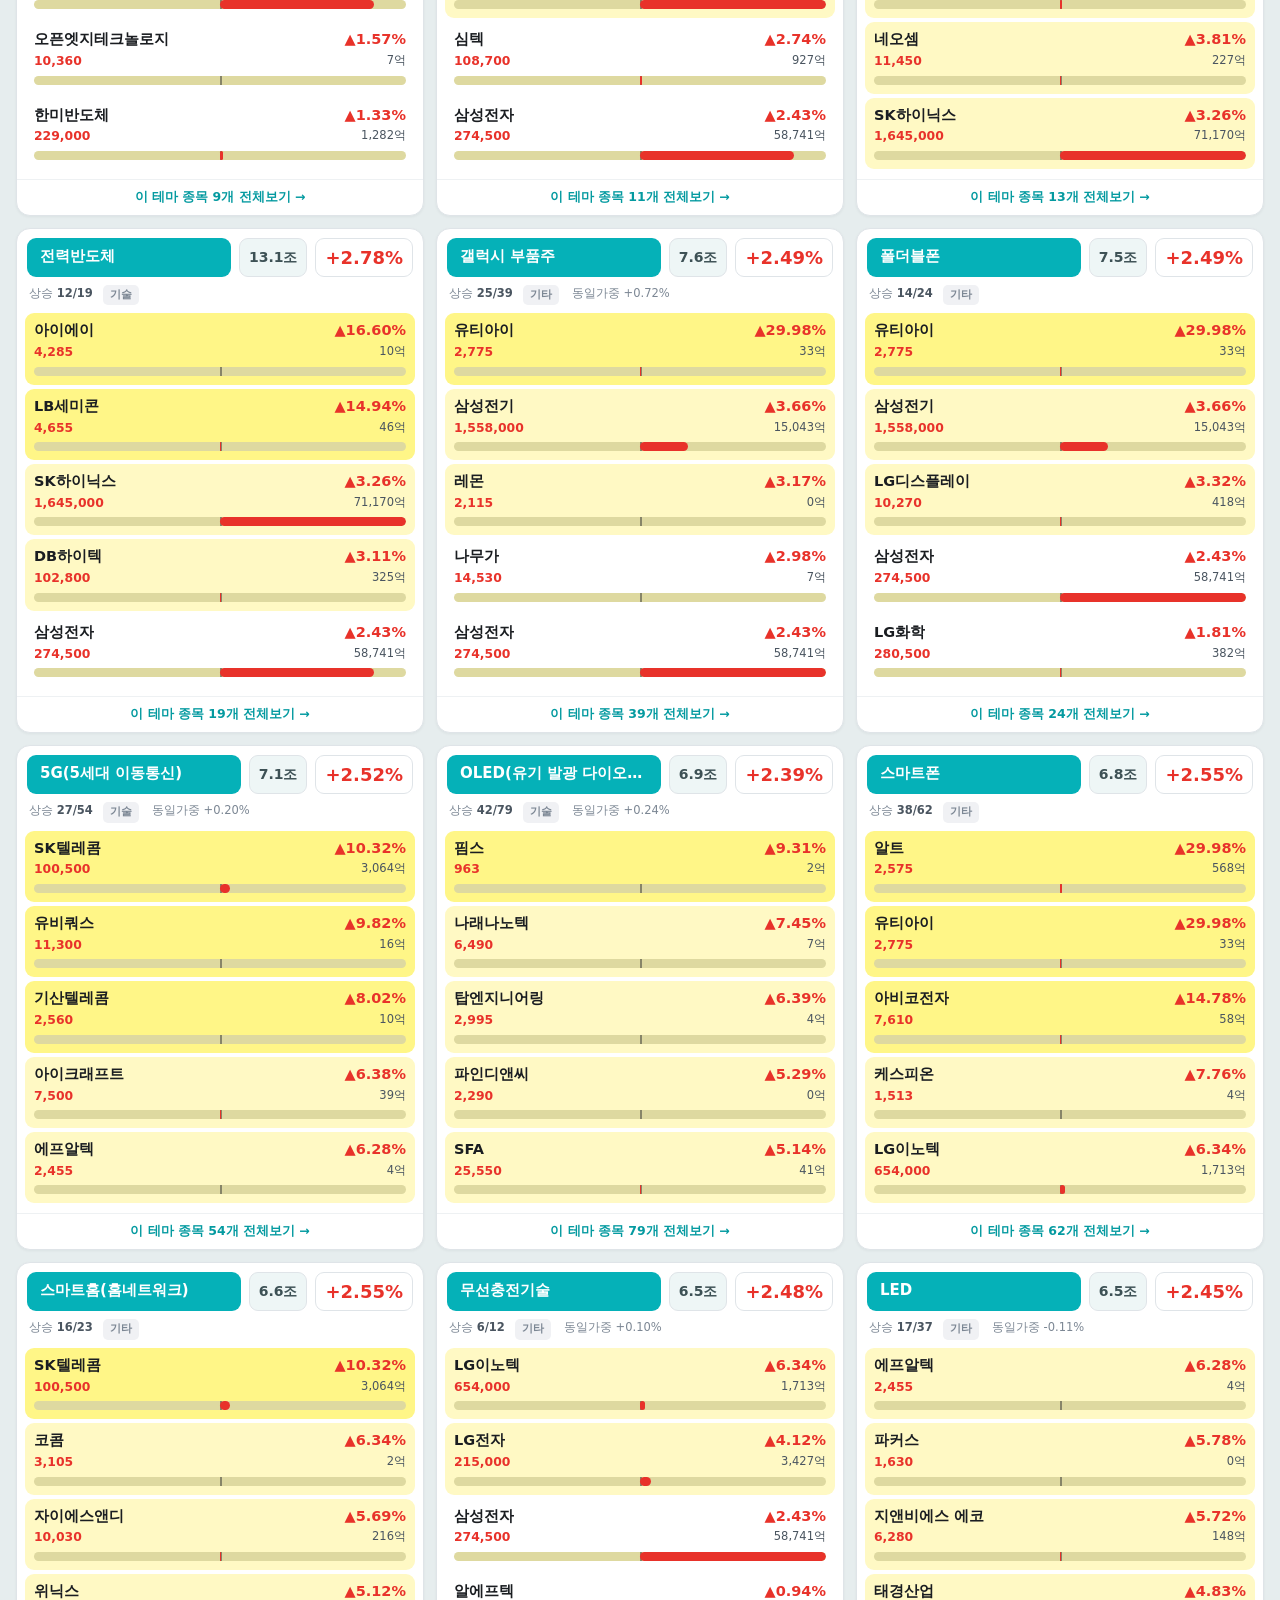
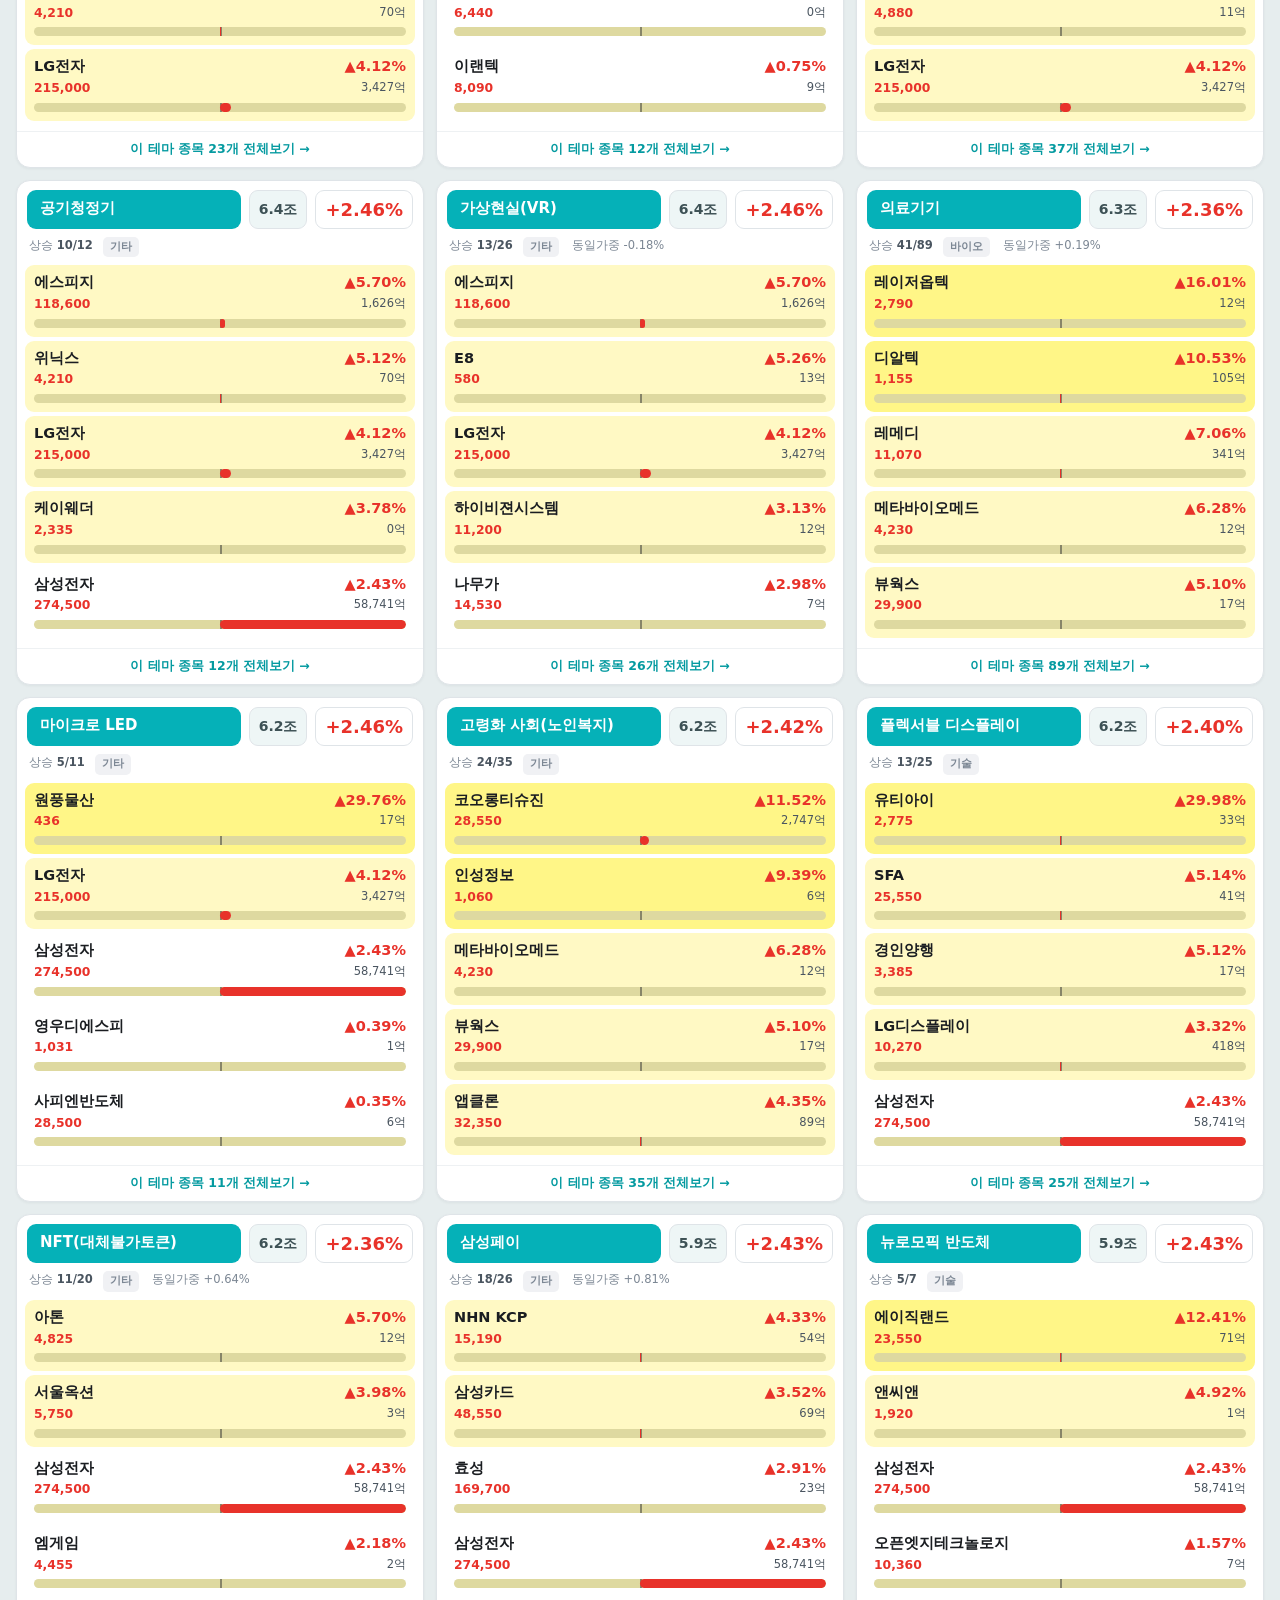
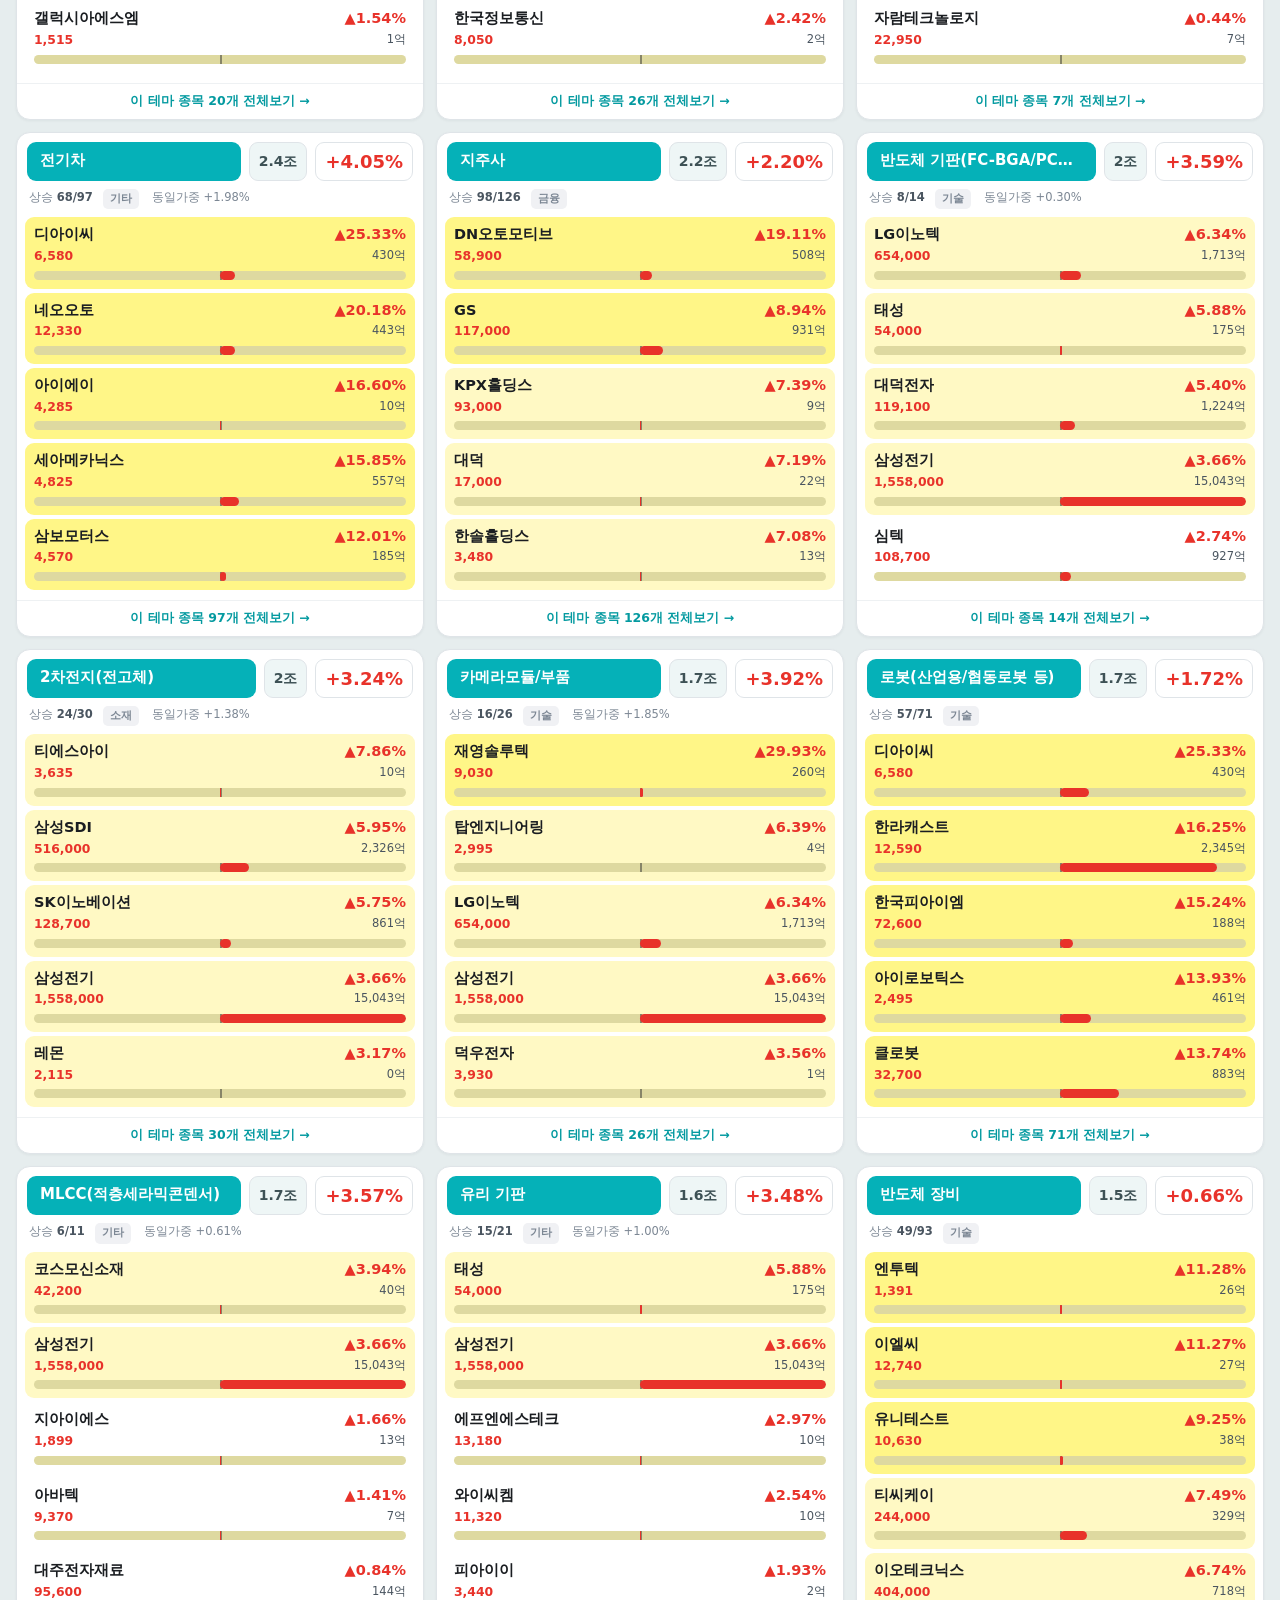
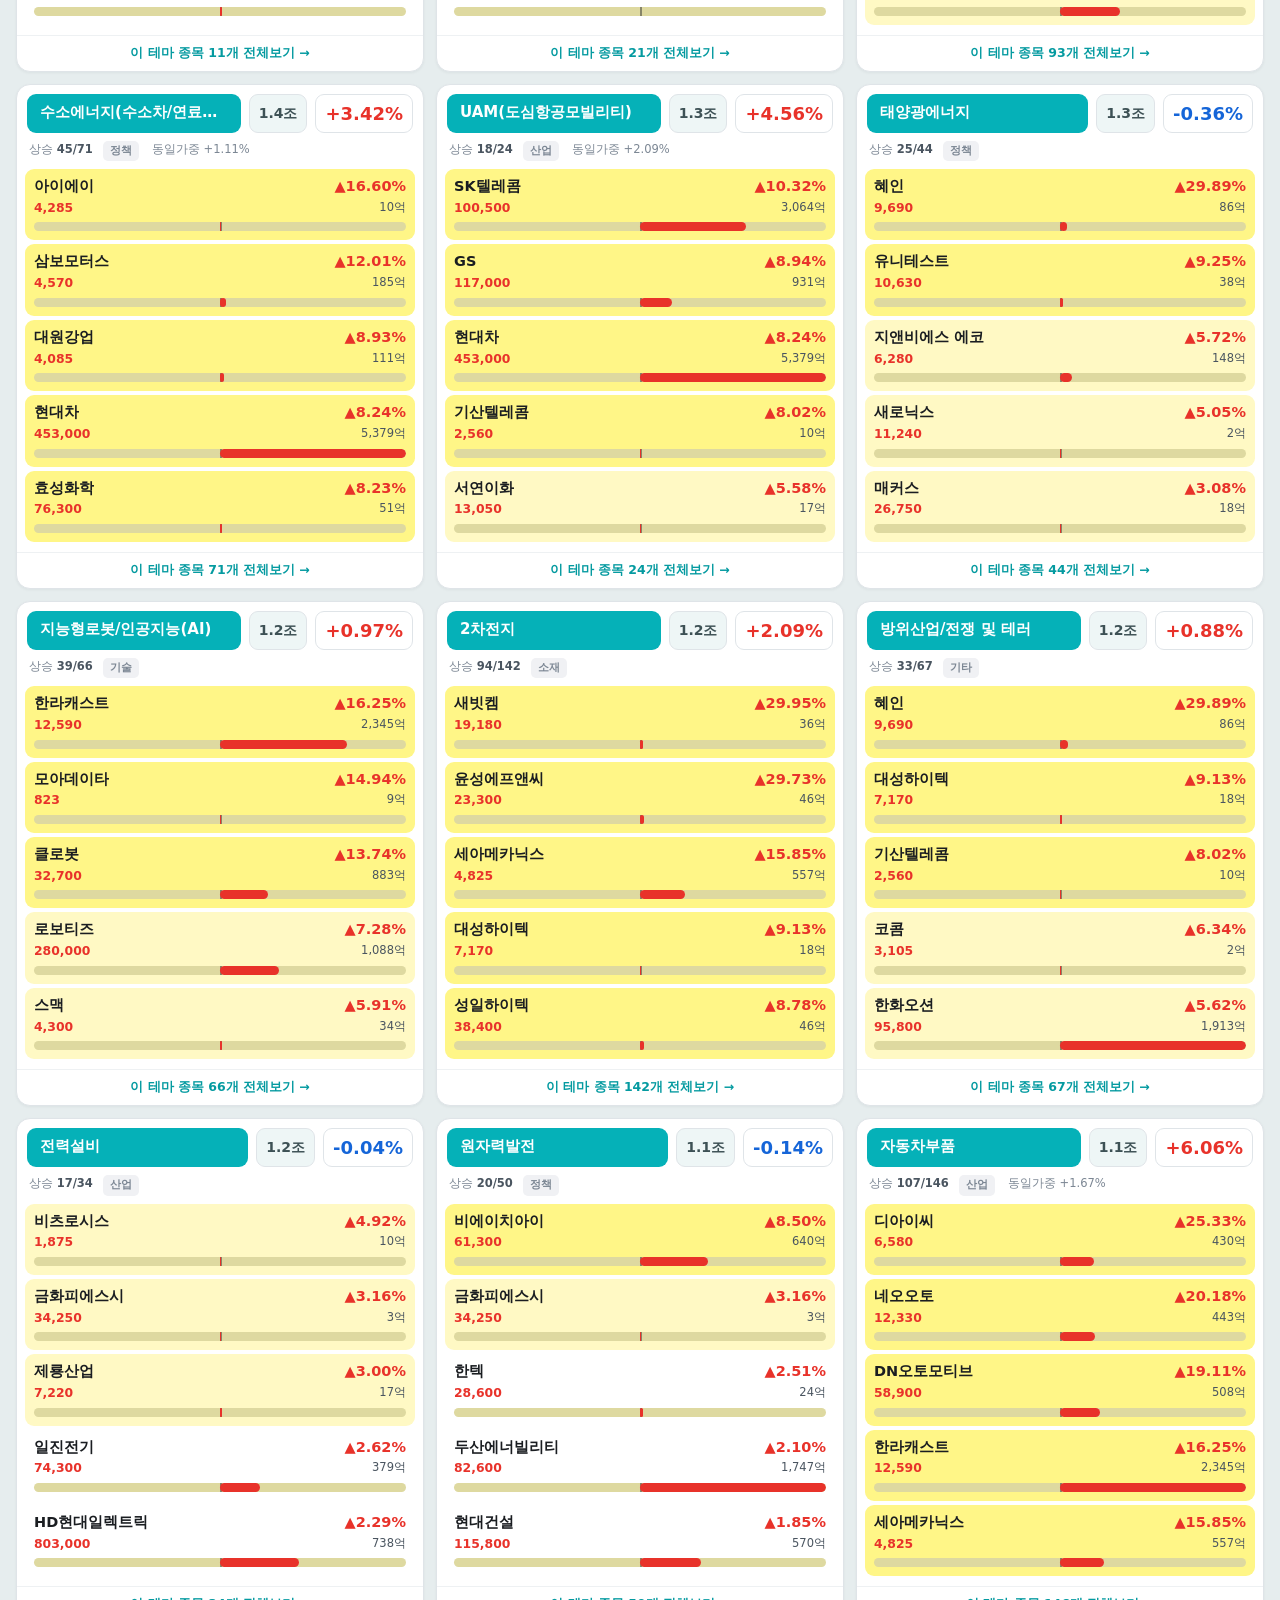
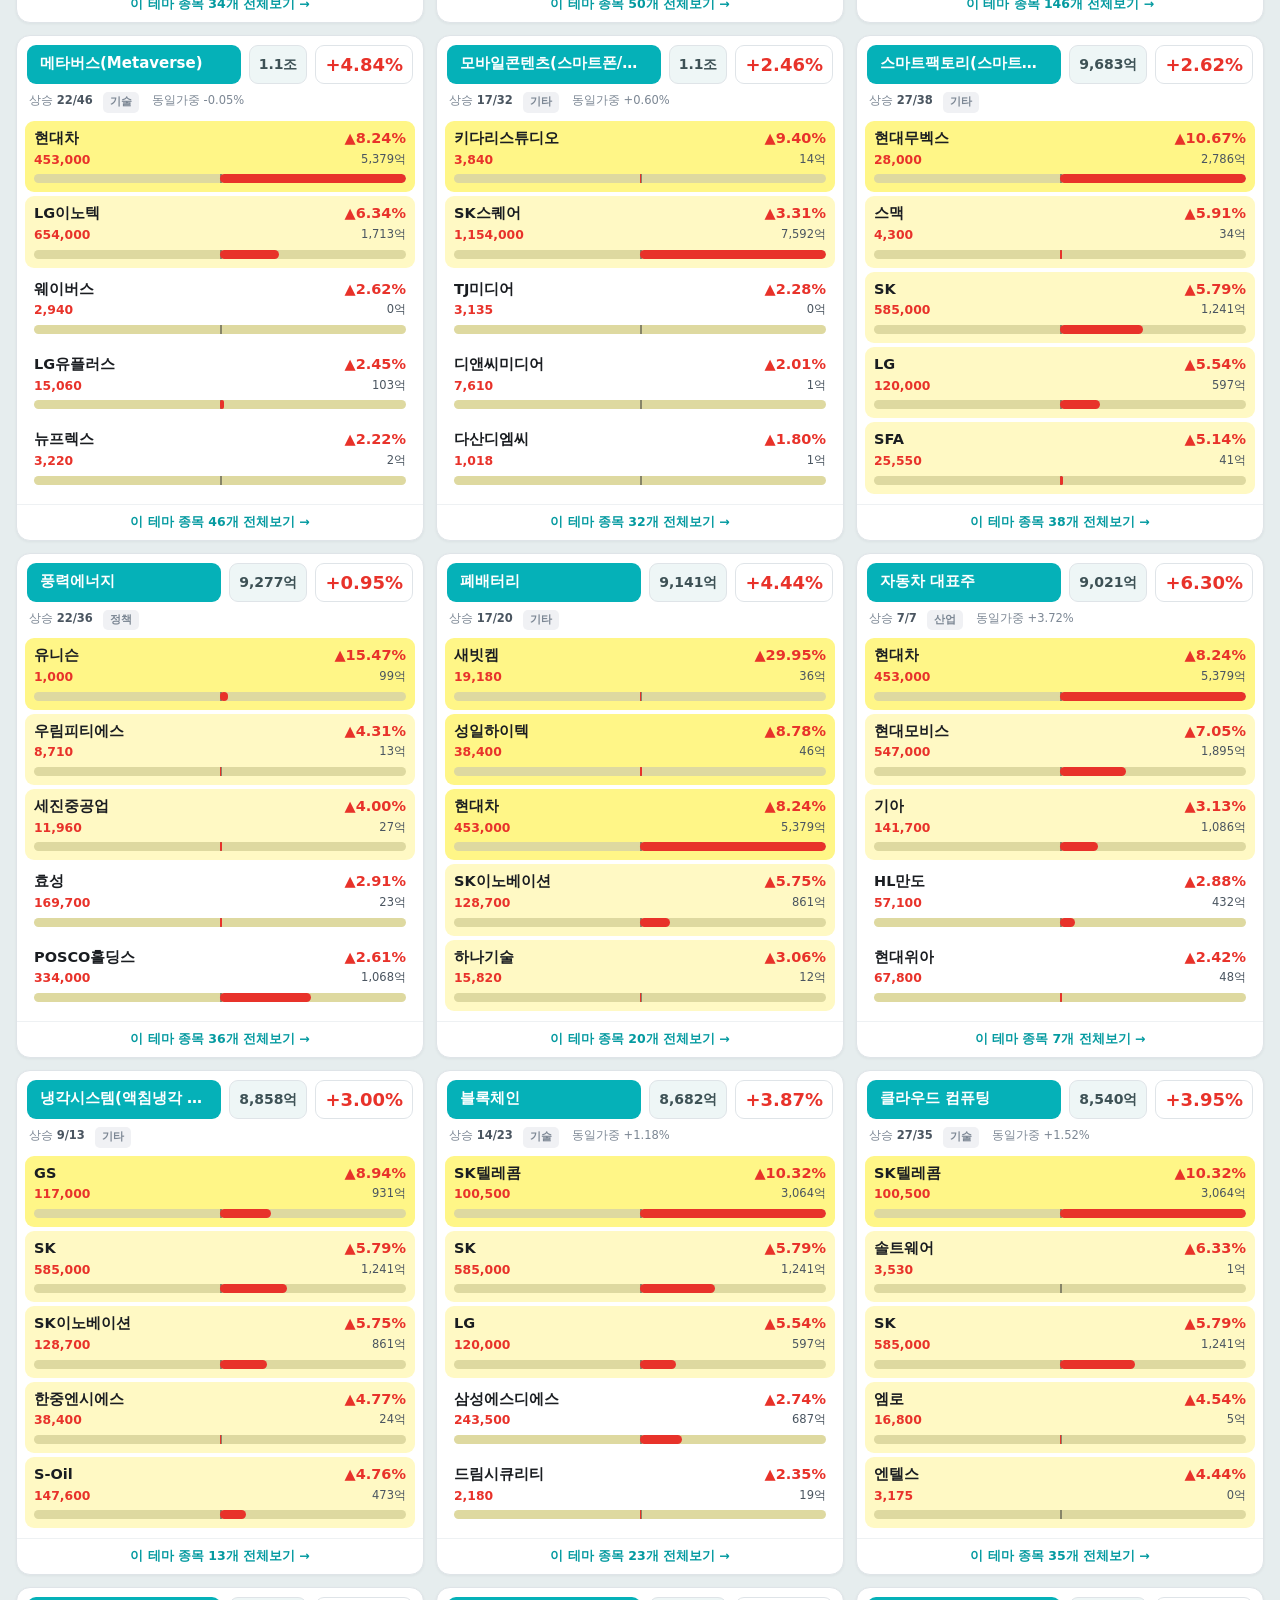
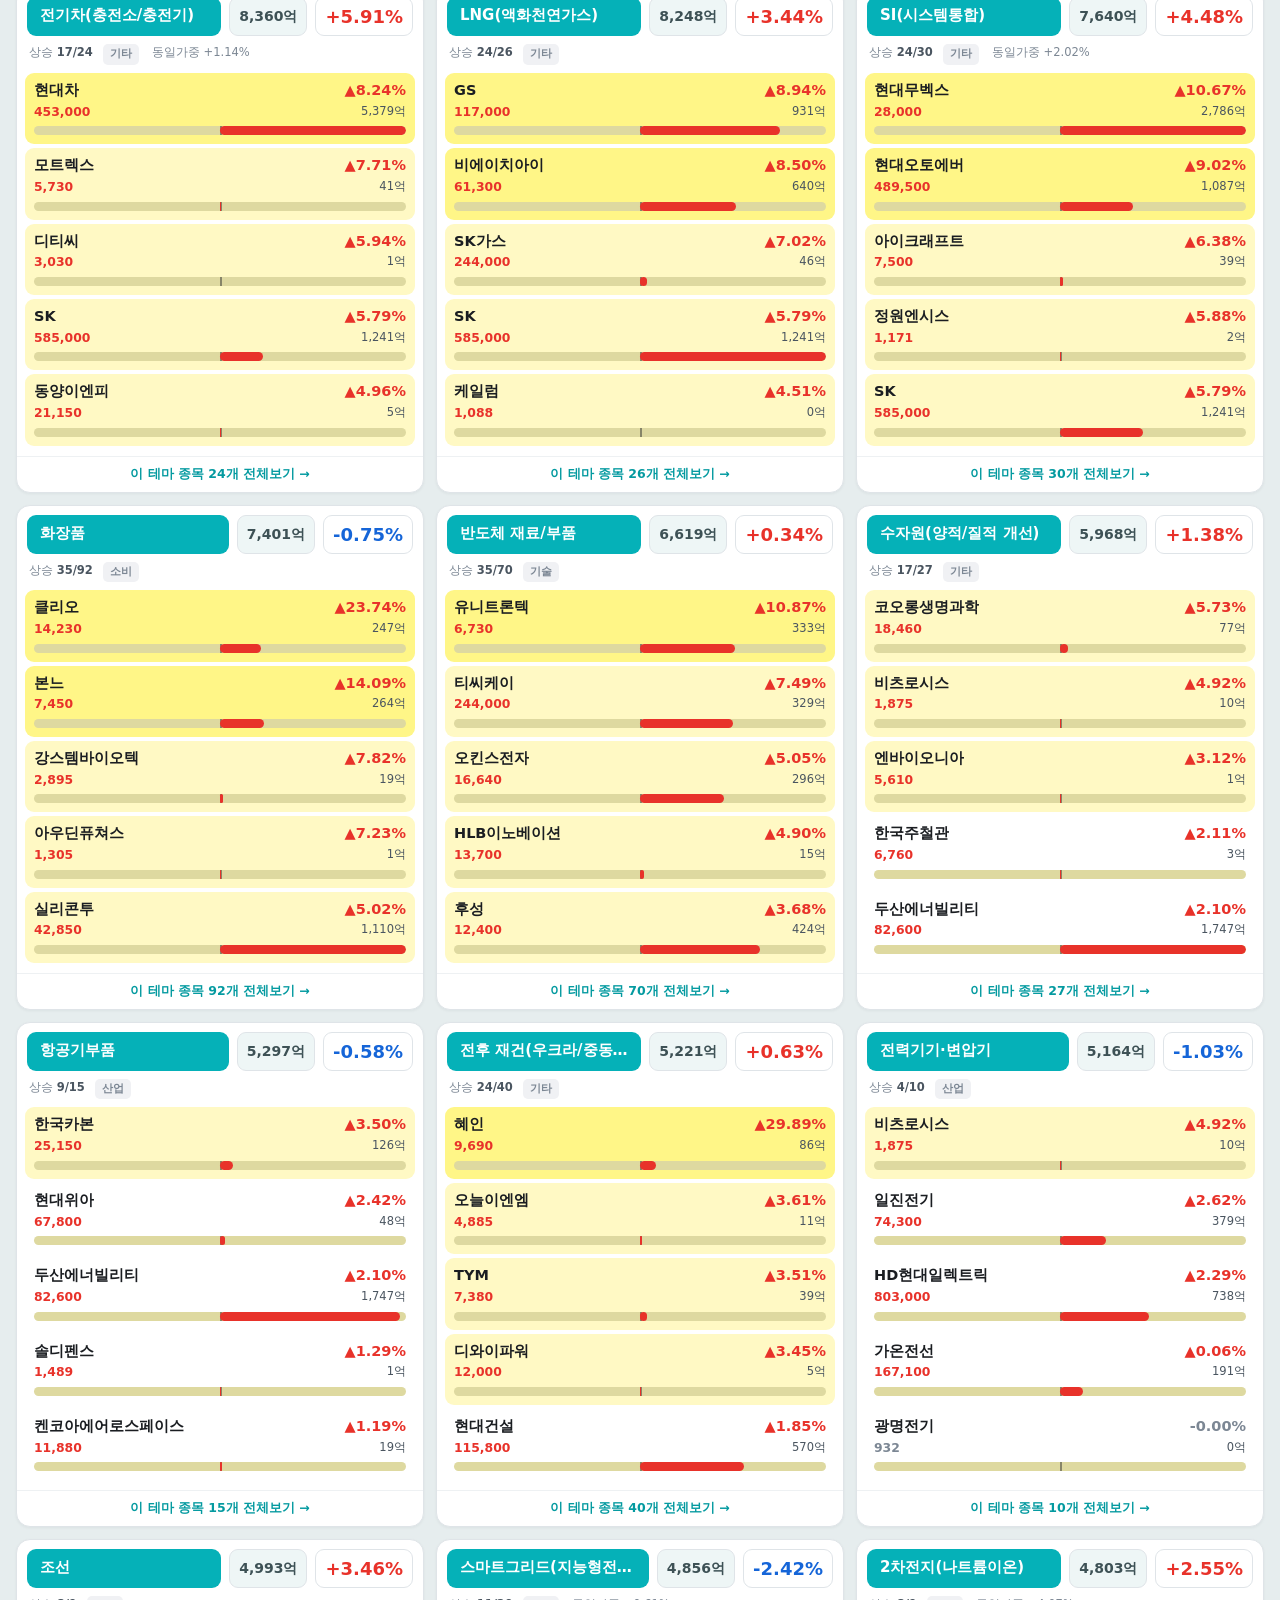
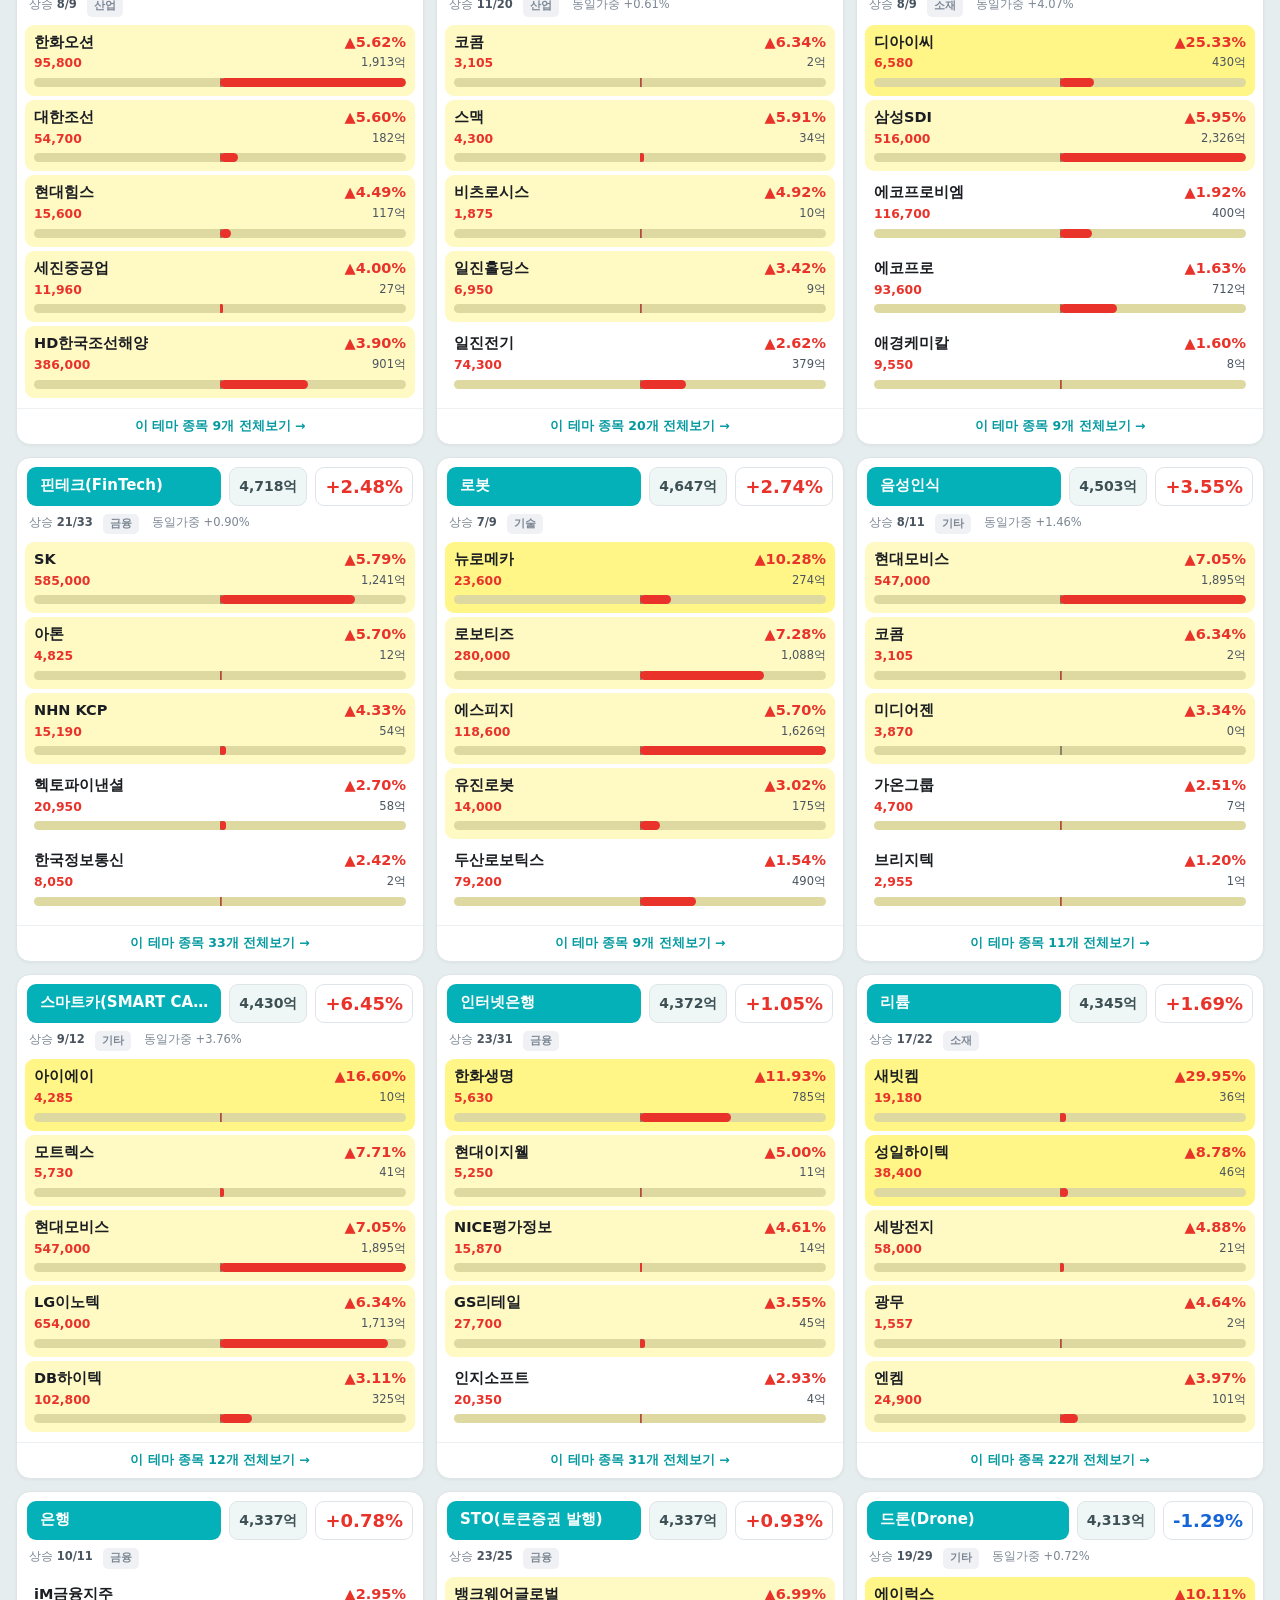
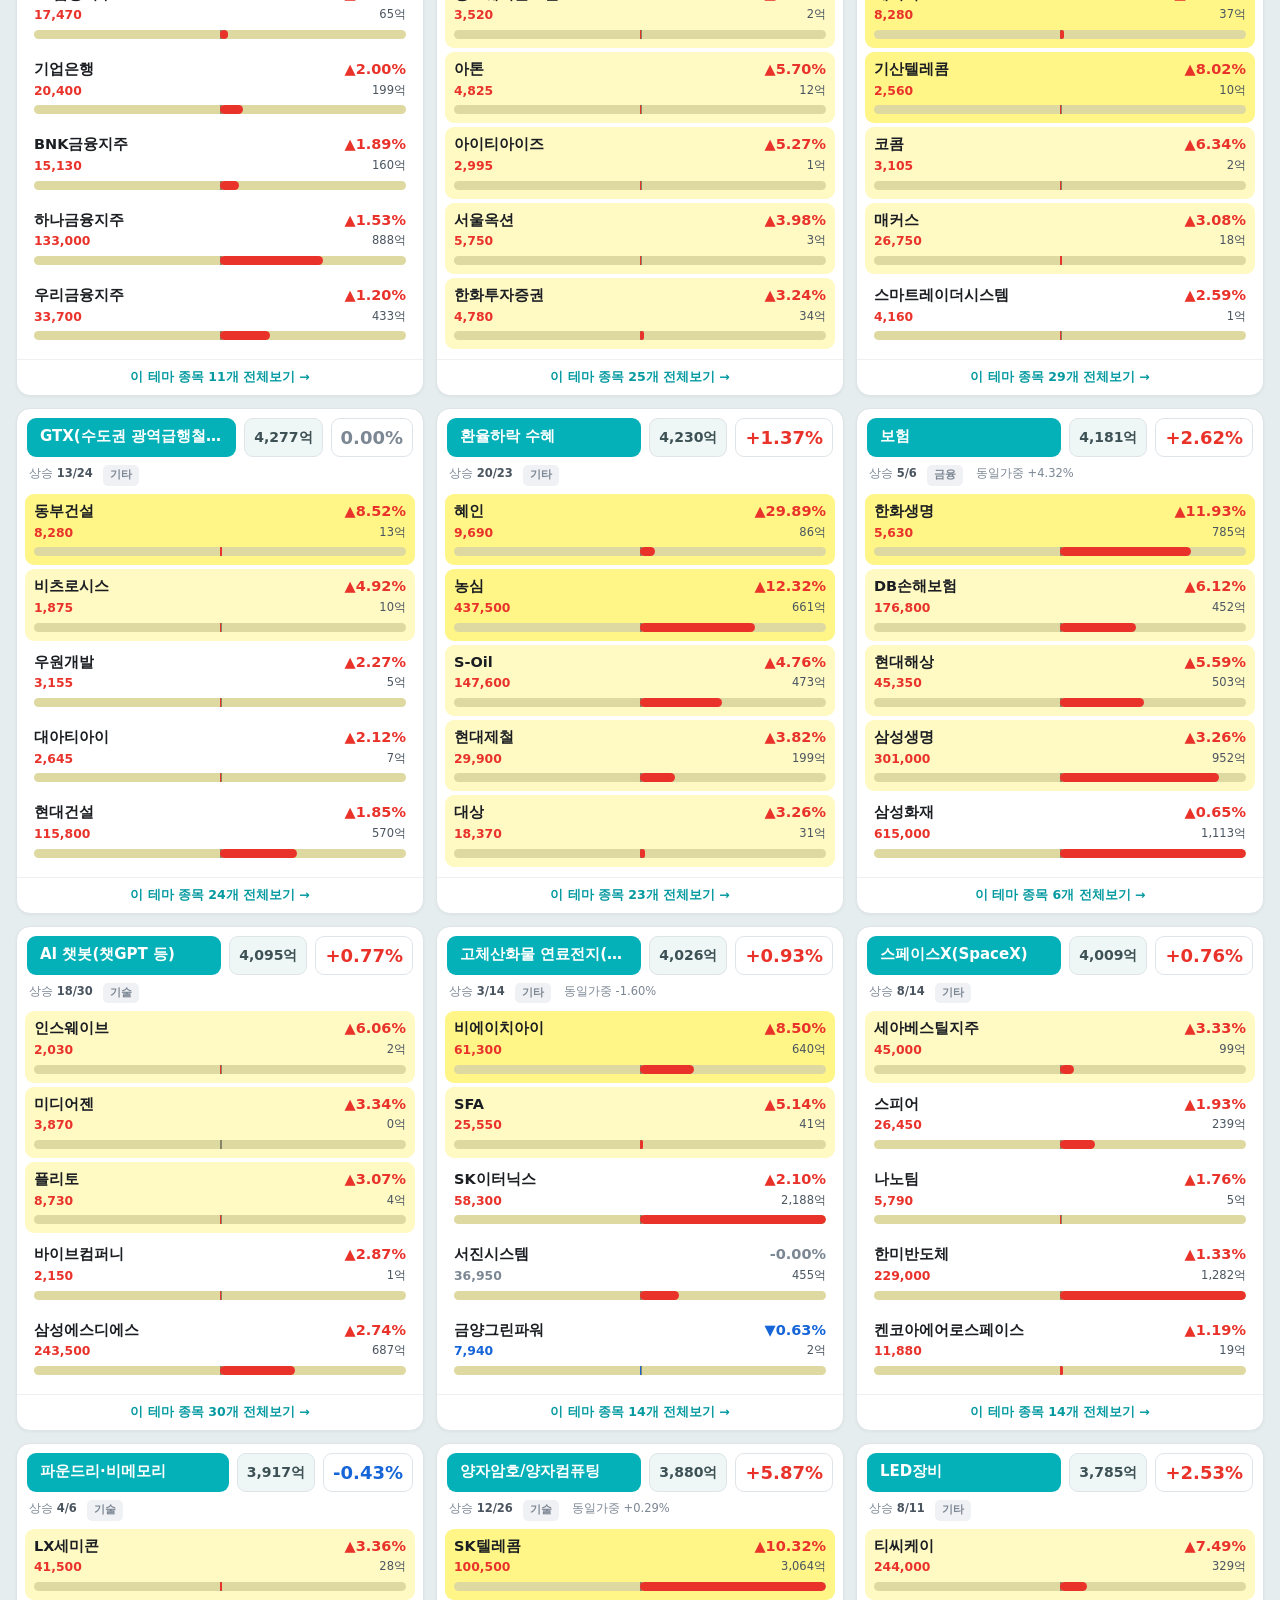
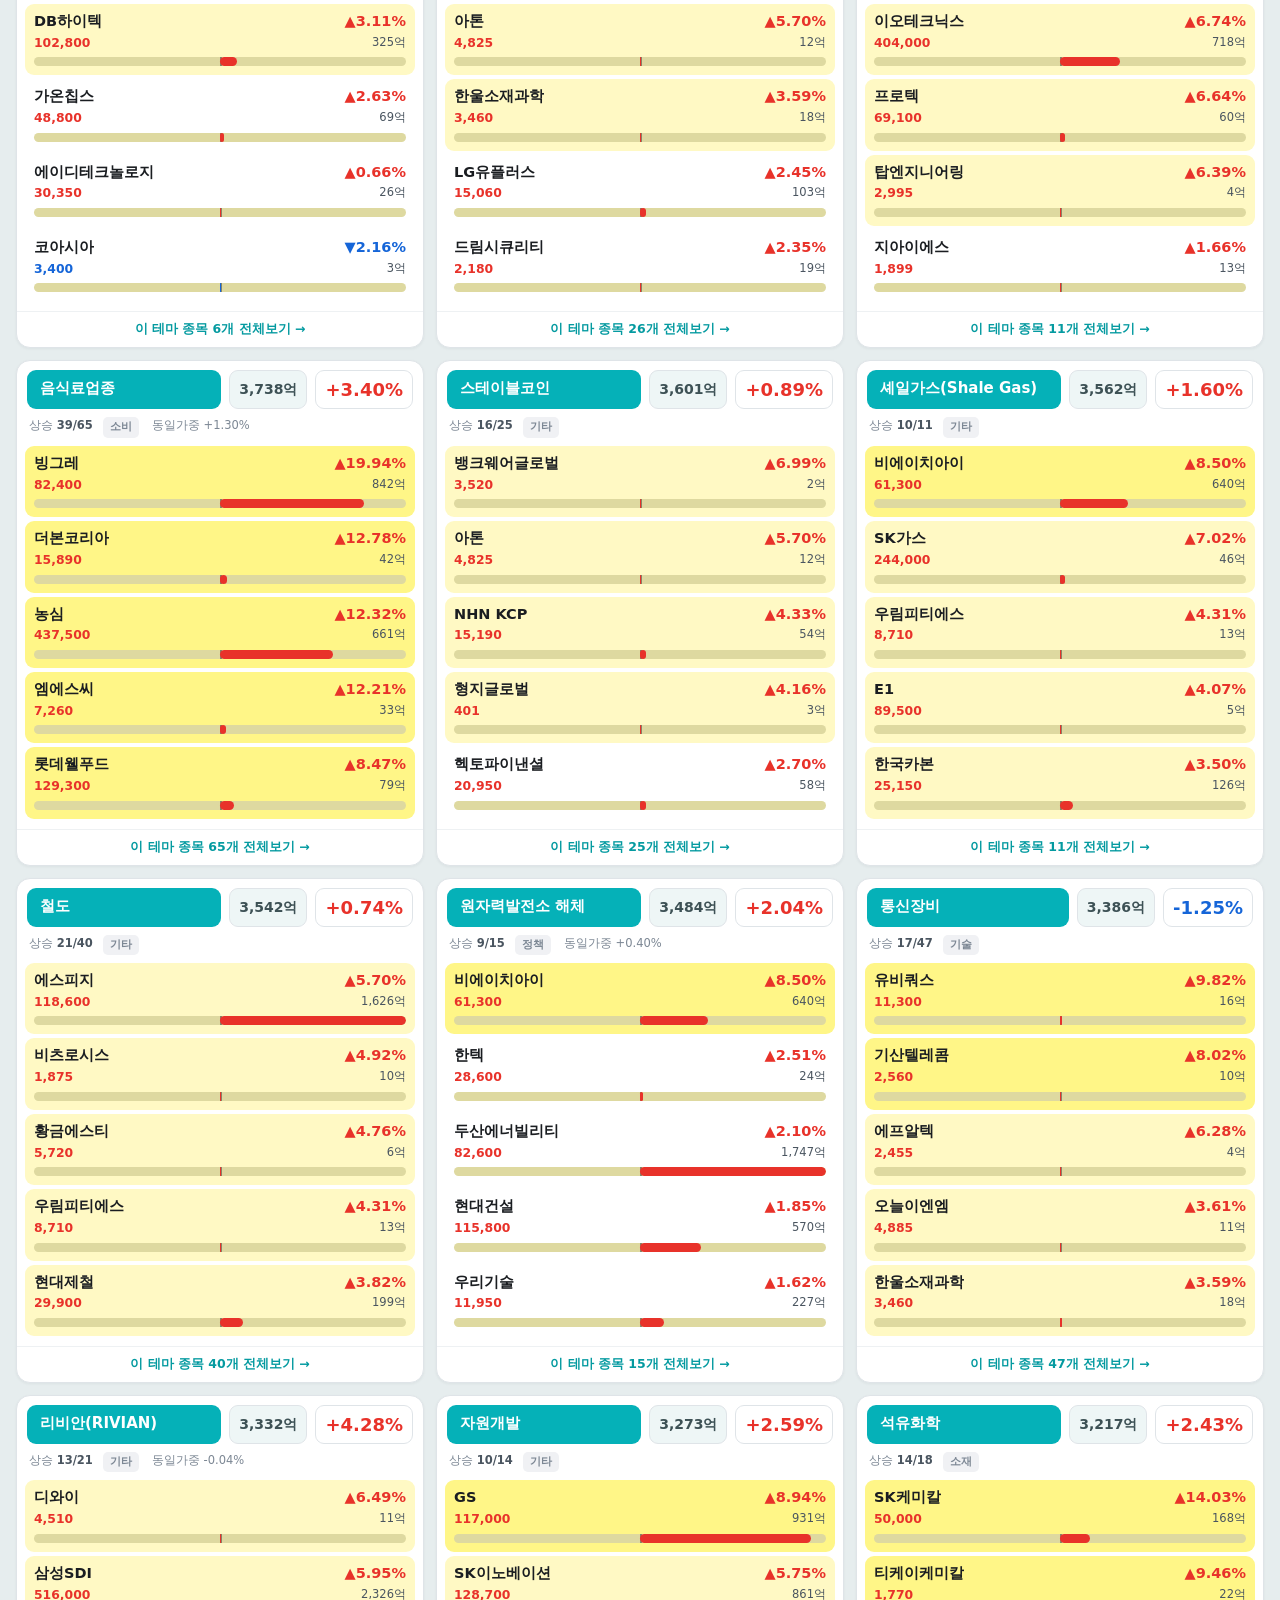
==== commit 1845c802: "거래대금을 KRX+NXT 통합 기준으로 · 20:00까지 갱신" ====
--- a/web/index.html
+++ b/web/index.html
@@ -195,7 +195,8 @@
   const age=Math.round((Date.now()-new Date(D.ts.replace(' ','T')+'+09:00').getTime())/60000);
   $('view').innerHTML=`
   ${age>20?`<div class="stale">⏱ 이 화면은 <b>${D.ts}</b> 기준 스냅샷입니다 (약 ${age}분 전). 실시간 시세가 아닙니다.</div>`:''}
-  <div class="note">사전의 <b>${D.universe}종목</b> 중 <b>${D.scanned}종목</b>을 조회해 테마별로 묶었습니다.
+  <div class="note">거래대금은 <b>KRX + NXT(대체거래소) 합산</b> 기준입니다.${afterHours()}
+  사전의 <b>${D.universe}종목</b> 중 <b>${D.scanned}종목</b>을 조회해 테마별로 묶었습니다.
   테마 <b>${D.theme_total}개</b> 중 조건을 넘긴 <b>${D.themes.length}개</b>만 표시합니다${D.hidden?` (거래대금 ${minv}억 미만 ${D.hidden}개 숨김)`:''}.
   ${dupN?`<br><b style="color:var(--teal-d,#04868c)">구성 종목이 겹치는 테마 ${dupN}개를 접었습니다.</b> 같은 대형주를 공유하는 테마(예: S7·아이폰·IT대표주)가 화면을 다 차지하지 않도록, 성격이 다른 테마가 올라오게 정리한 것입니다.`:''}
   ${topN?`<br><b style="color:var(--teal-d,#04868c)">테마마다 거래대금 상위 ${topN}종목만으로 거래대금·등락률을 다시 계산했습니다.</b> 대형주가 섞여 희석되는 것을 막아, 그날 실제로 주도한 테마가 위로 올라옵니다.`:''}</div>
@@ -224,6 +225,16 @@
 }
 // 테마를 끌어올린 종목의 '상승 사유'를 테마 카드 대표 문장으로 쓴다.
 // 이미 판독해 둔 결과(details)를 재사용하므로 추가 호출이 없다.
+// 스냅샷 기준시각이 15:30 을 넘었으면 시간외(NXT) 구간임을 알린다.
+// 이때는 KRX 가 멈춰 있어 통합값의 변화가 곧 NXT 의 움직임이다.
+function afterHours(){
+  const ts=(D&&D.ts)||''; const hm=ts.slice(11,16).replace(':','');
+  if(!hm) return '';
+  const n=parseInt(hm,10);
+  if(n>=1530&&n<=2010)
+    return ` <b style="color:var(--teal-d,#04868c)">15:30 이후 — 정규장은 종가로 멈춰 있고, 지금 움직이는 것은 NXT 시간외(15:30~20:00)입니다.</b>`;
+  return '';
+}
 function themeHead(t){
   const H=RAW.heads||{};
   for(const c of (t.codes||[])){
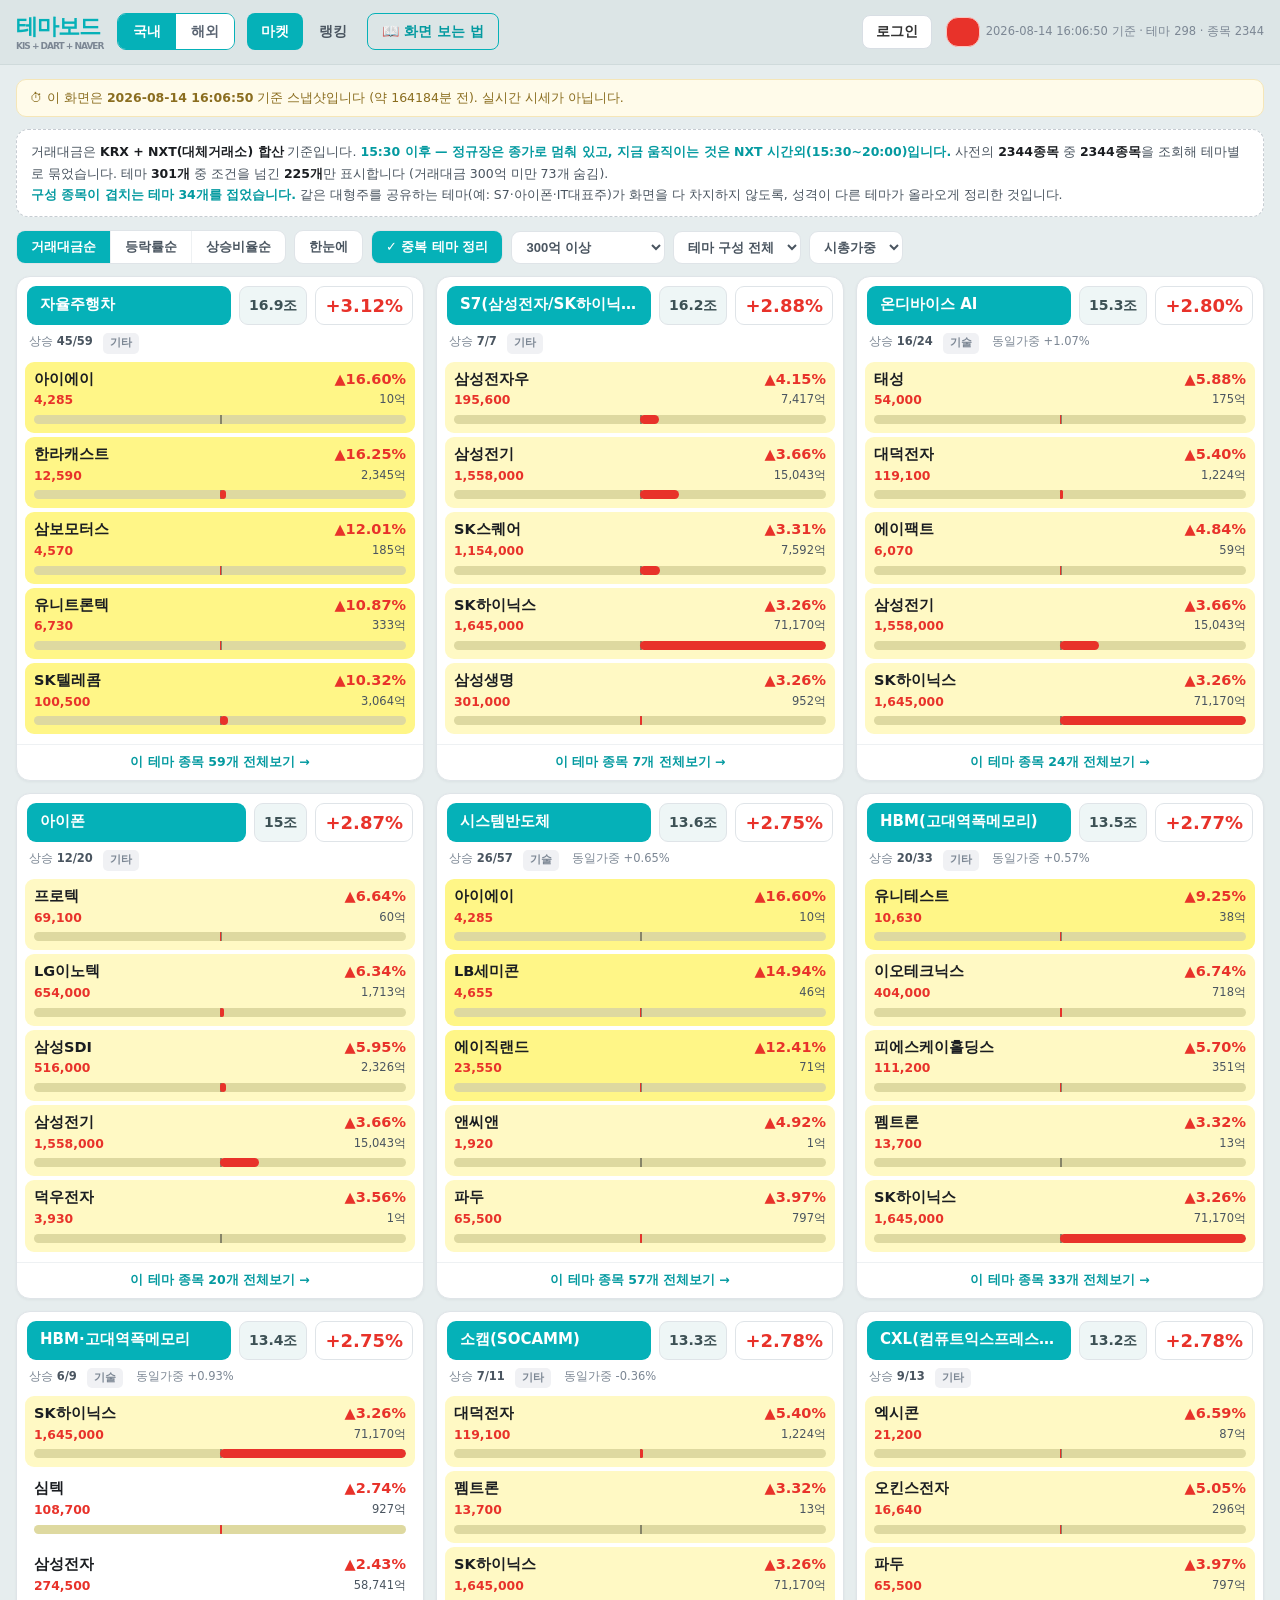
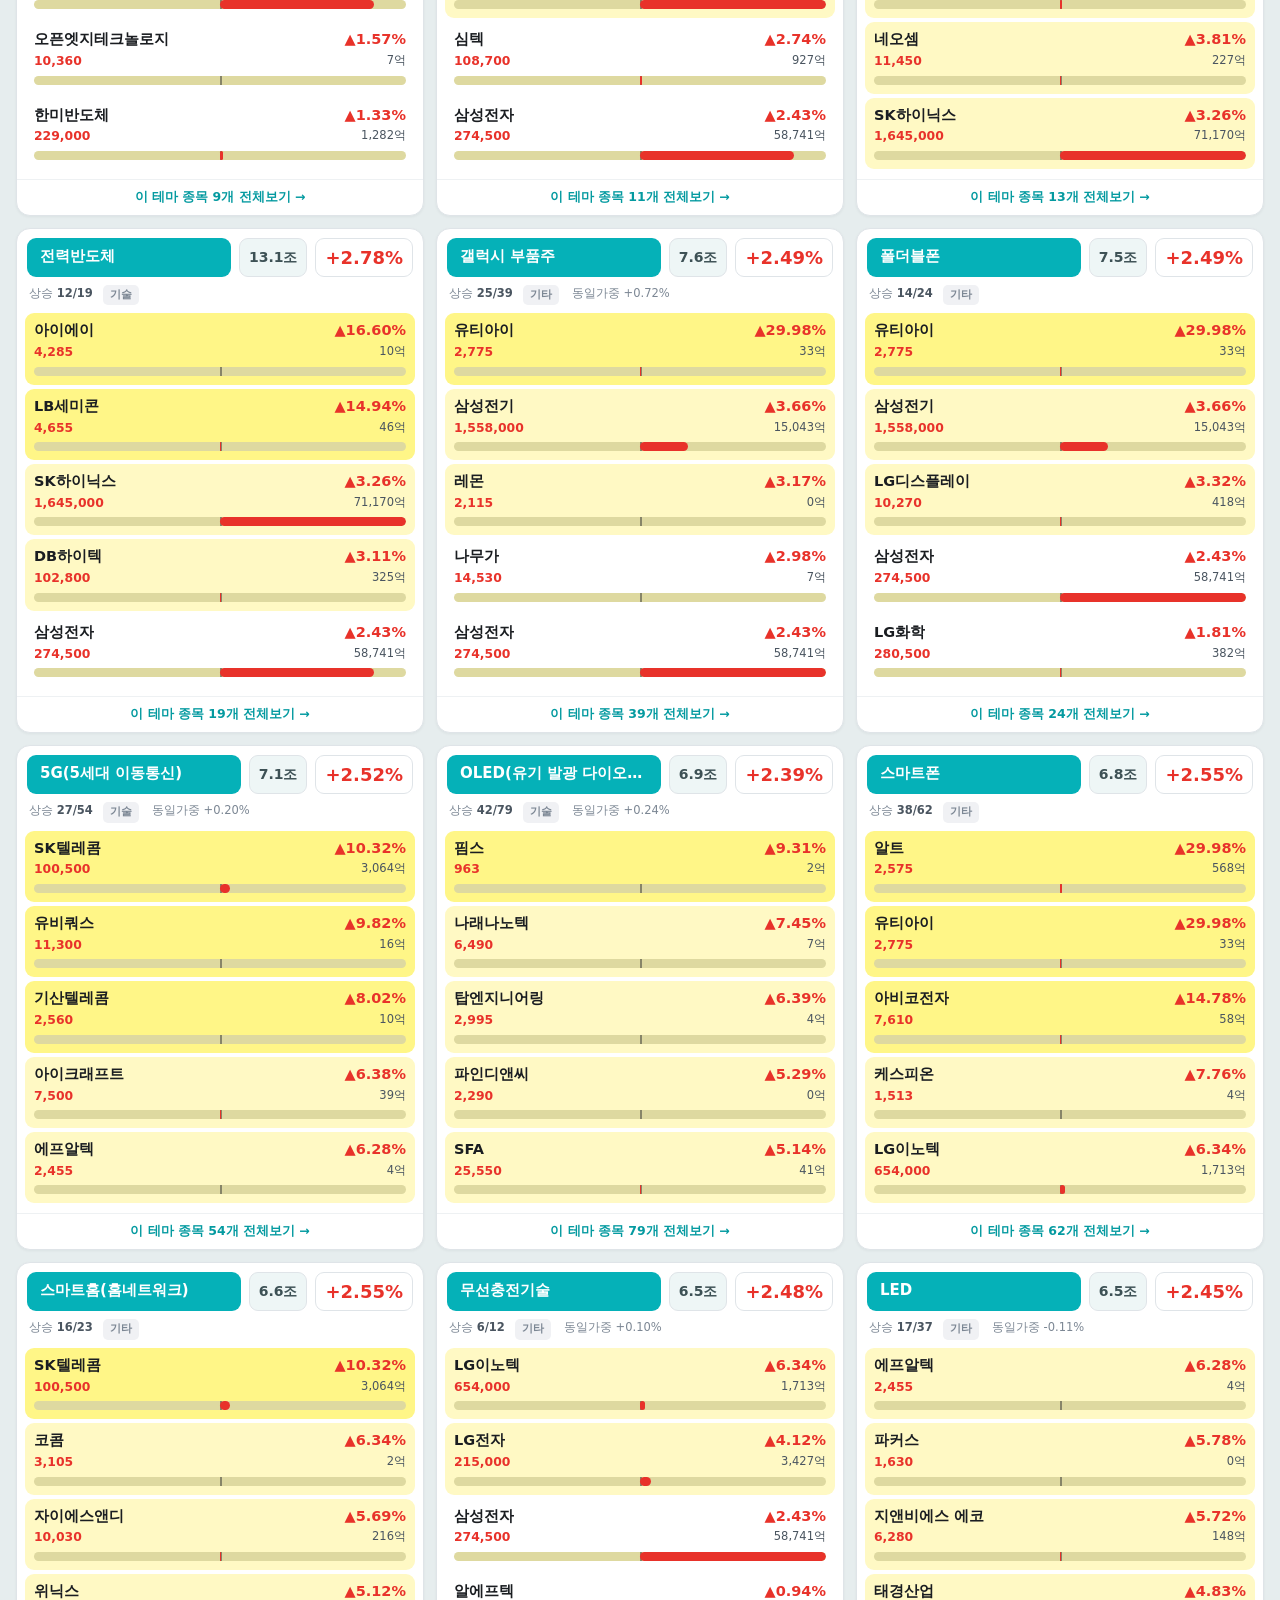
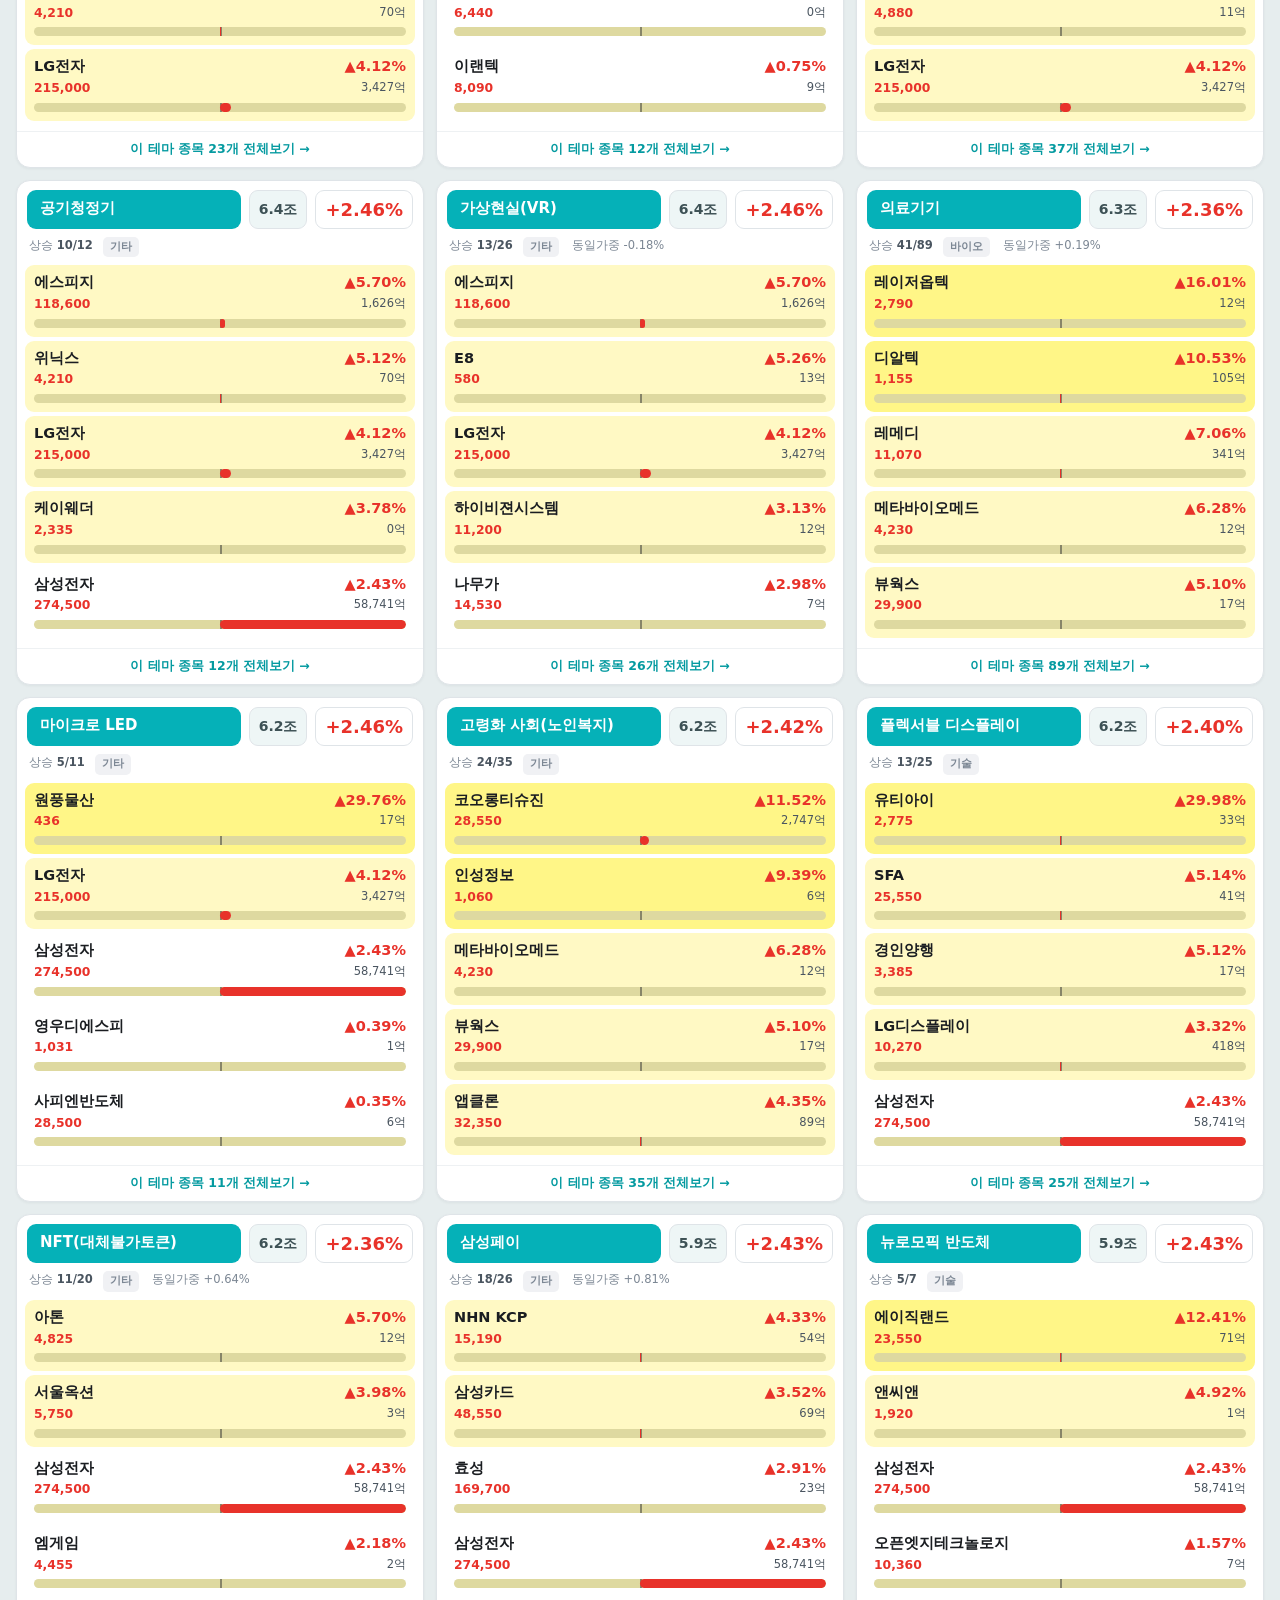
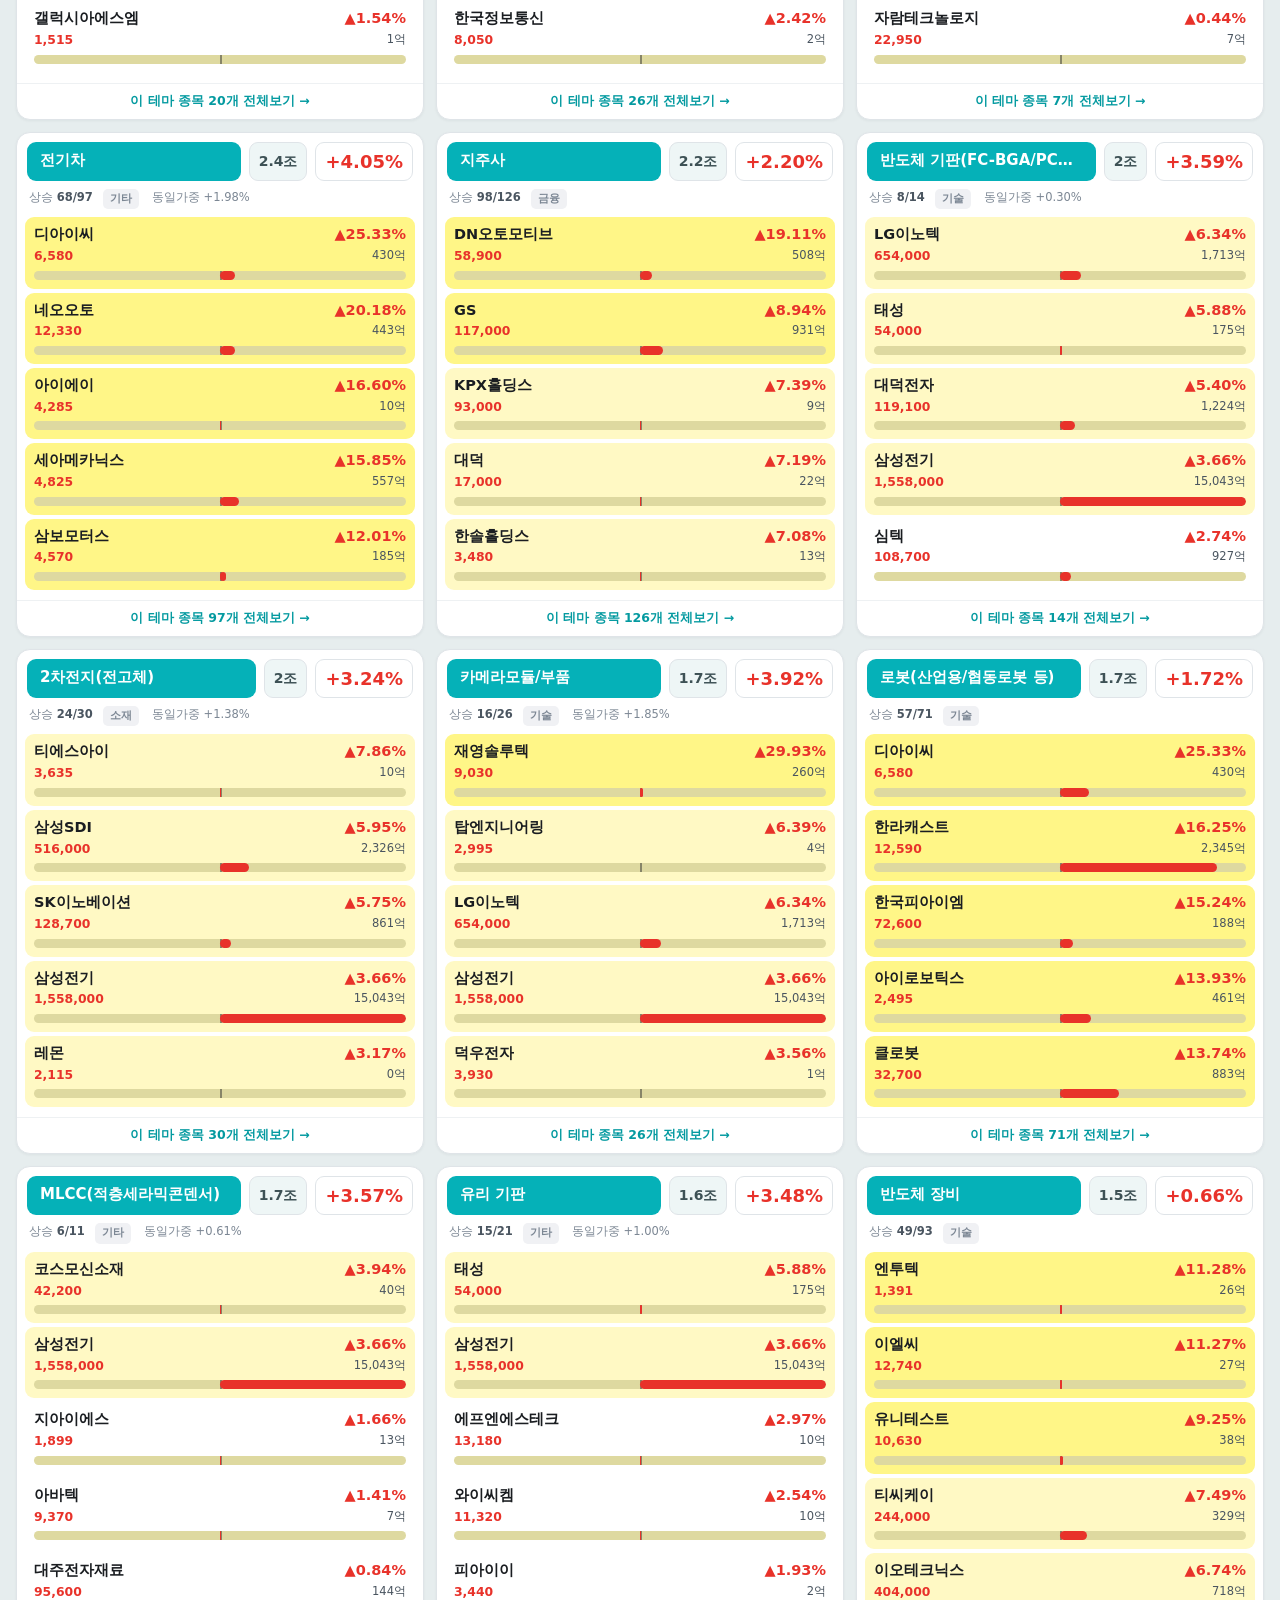
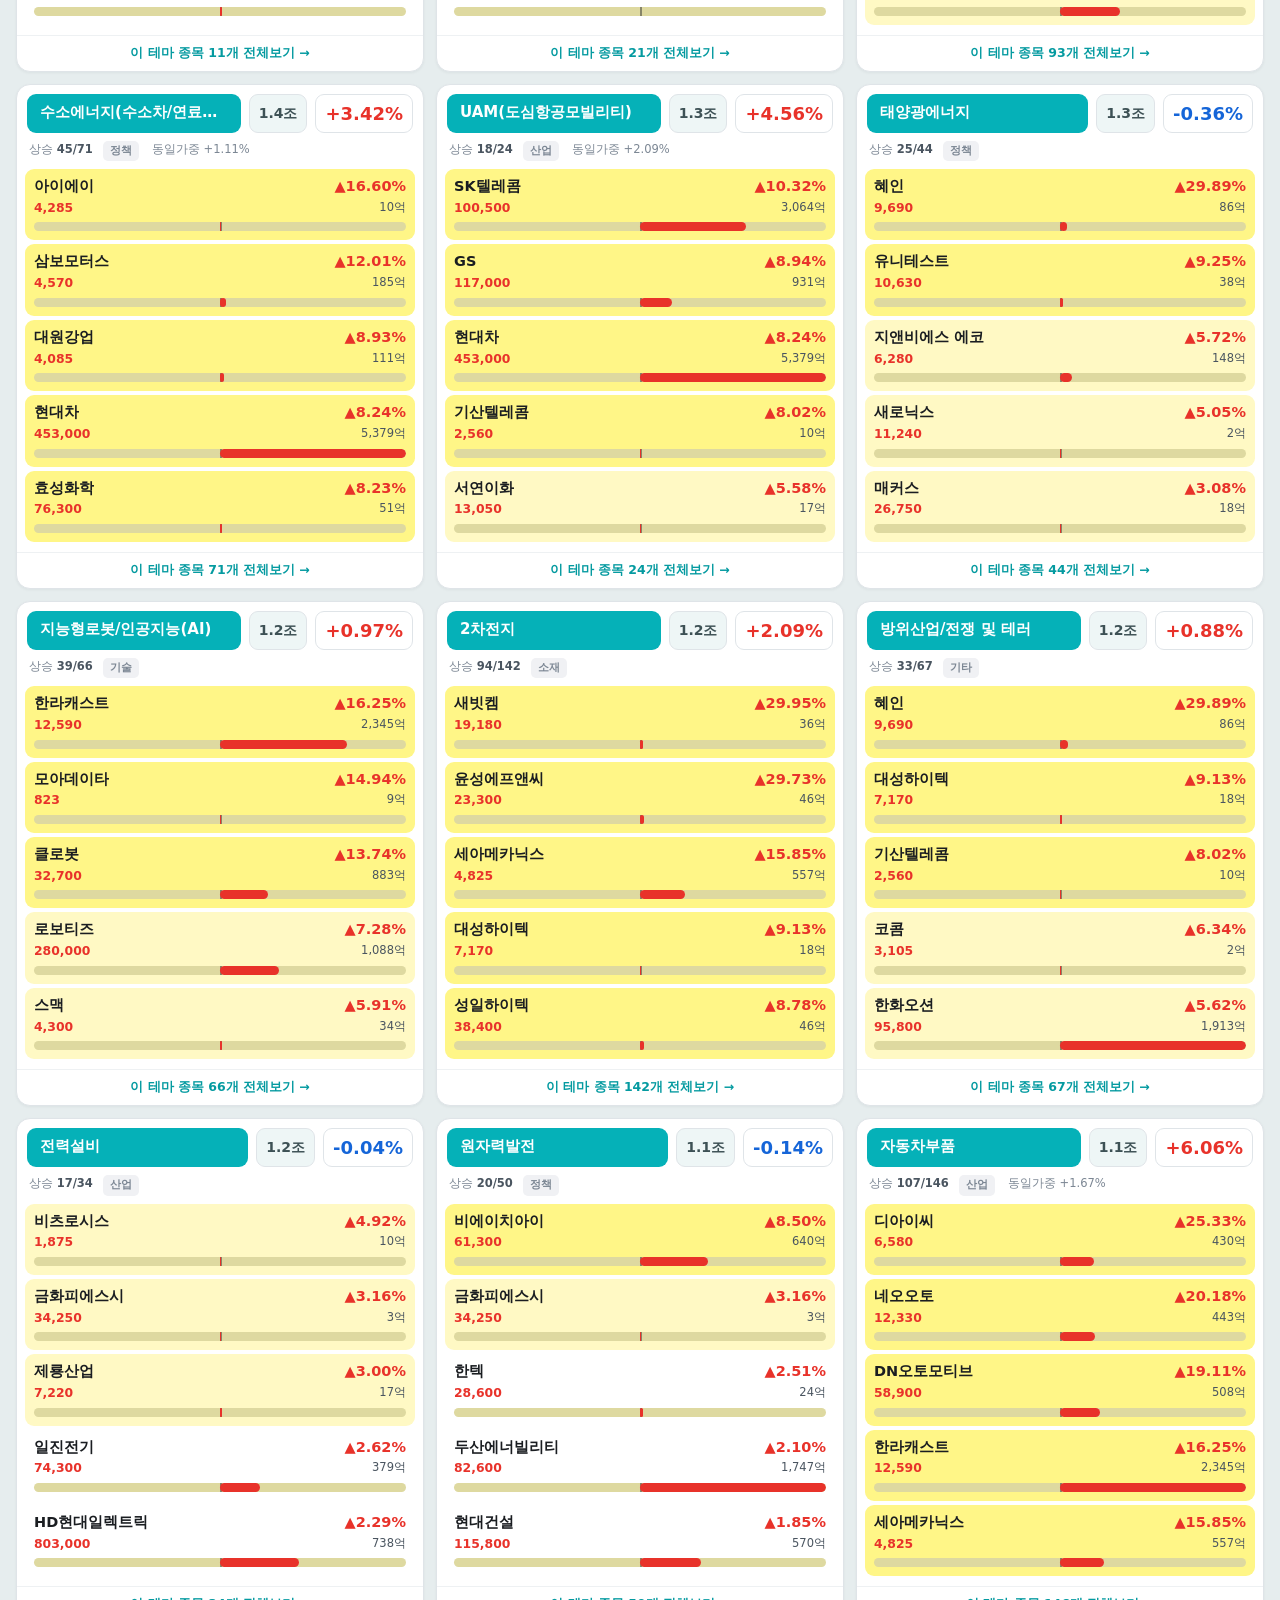
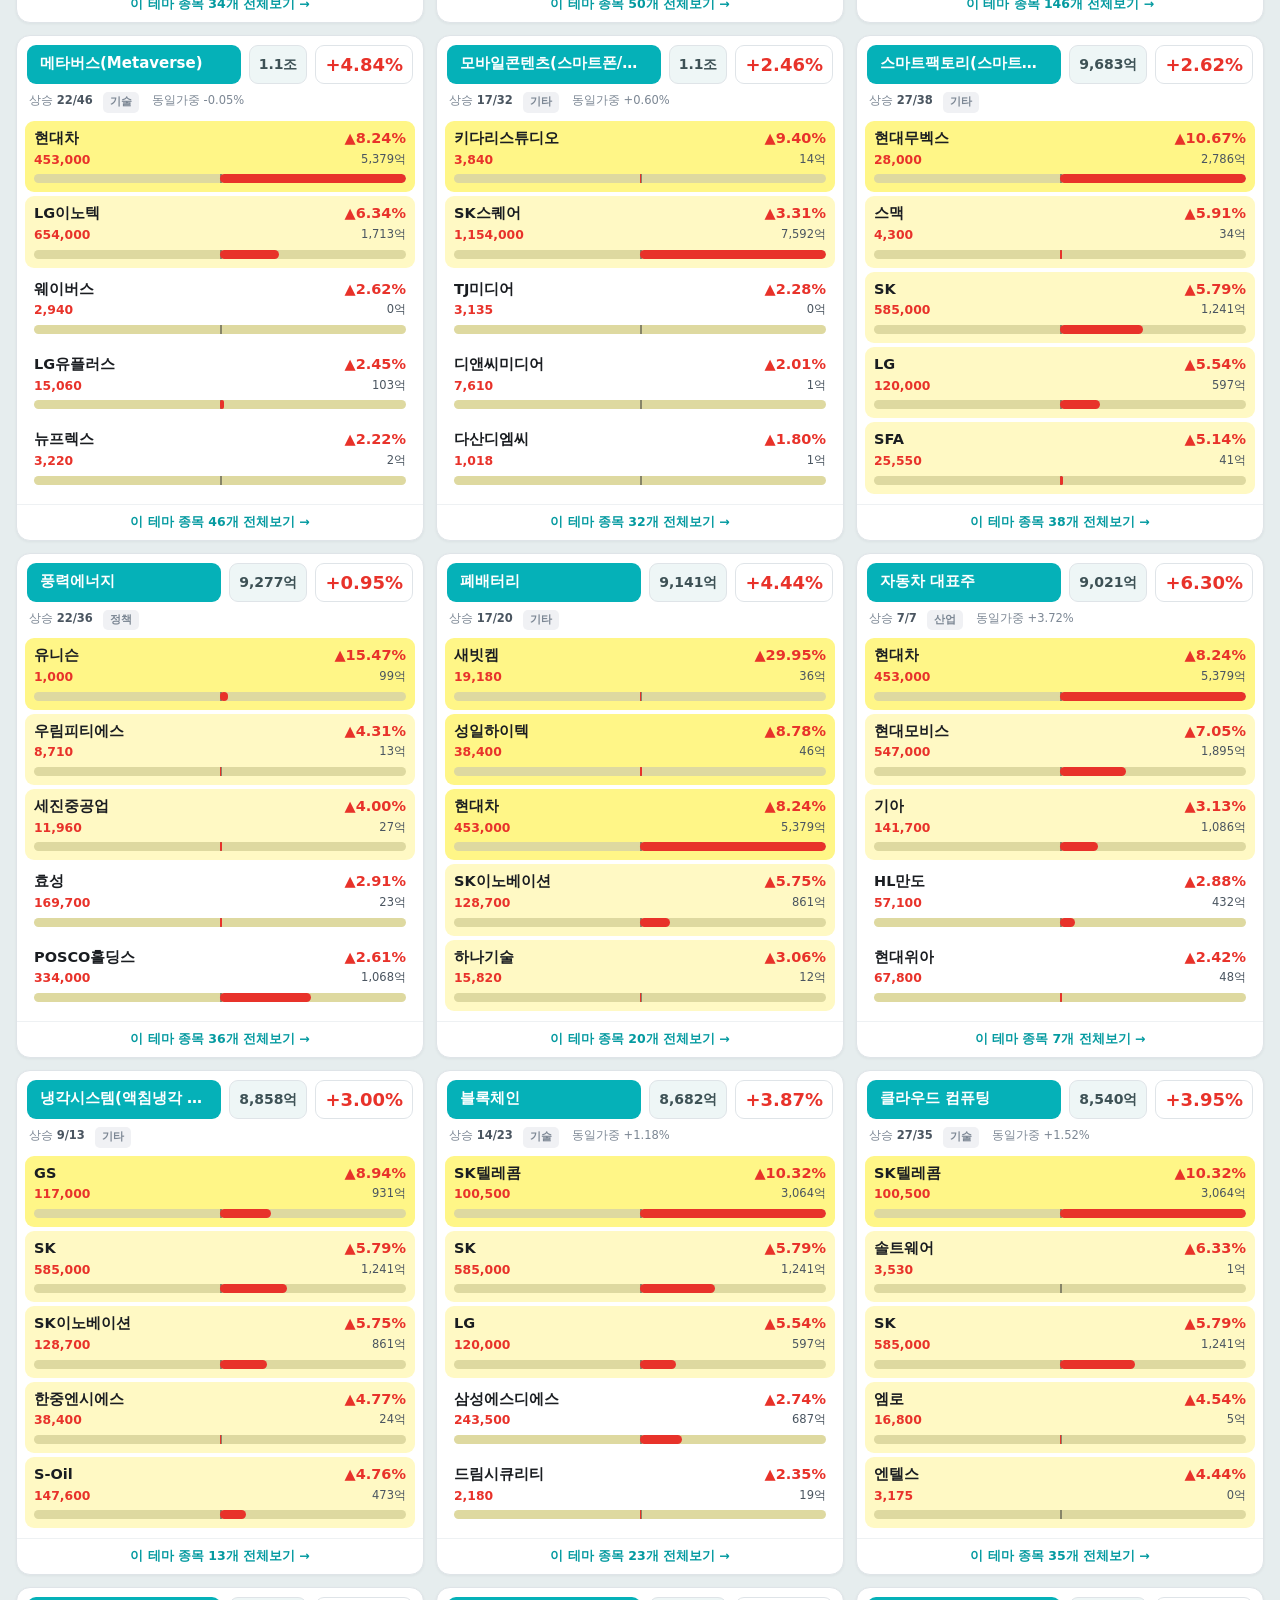
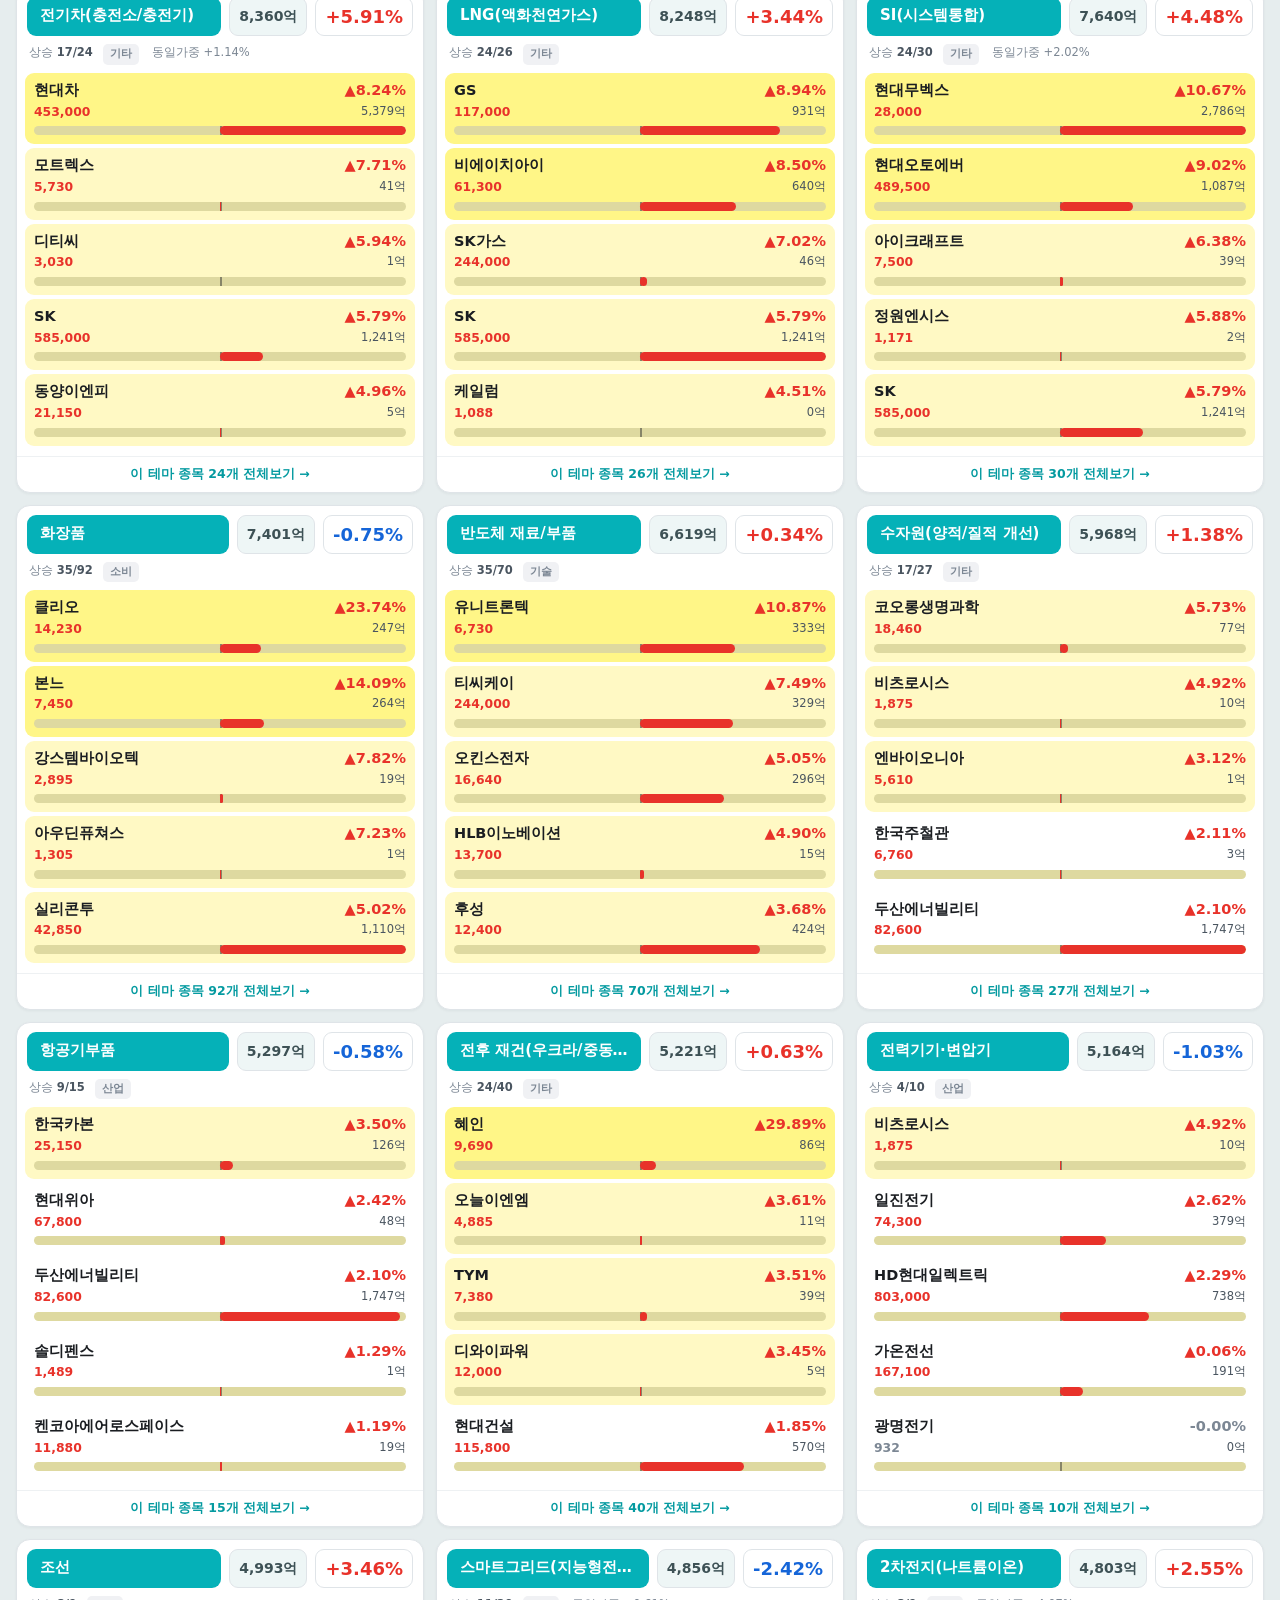
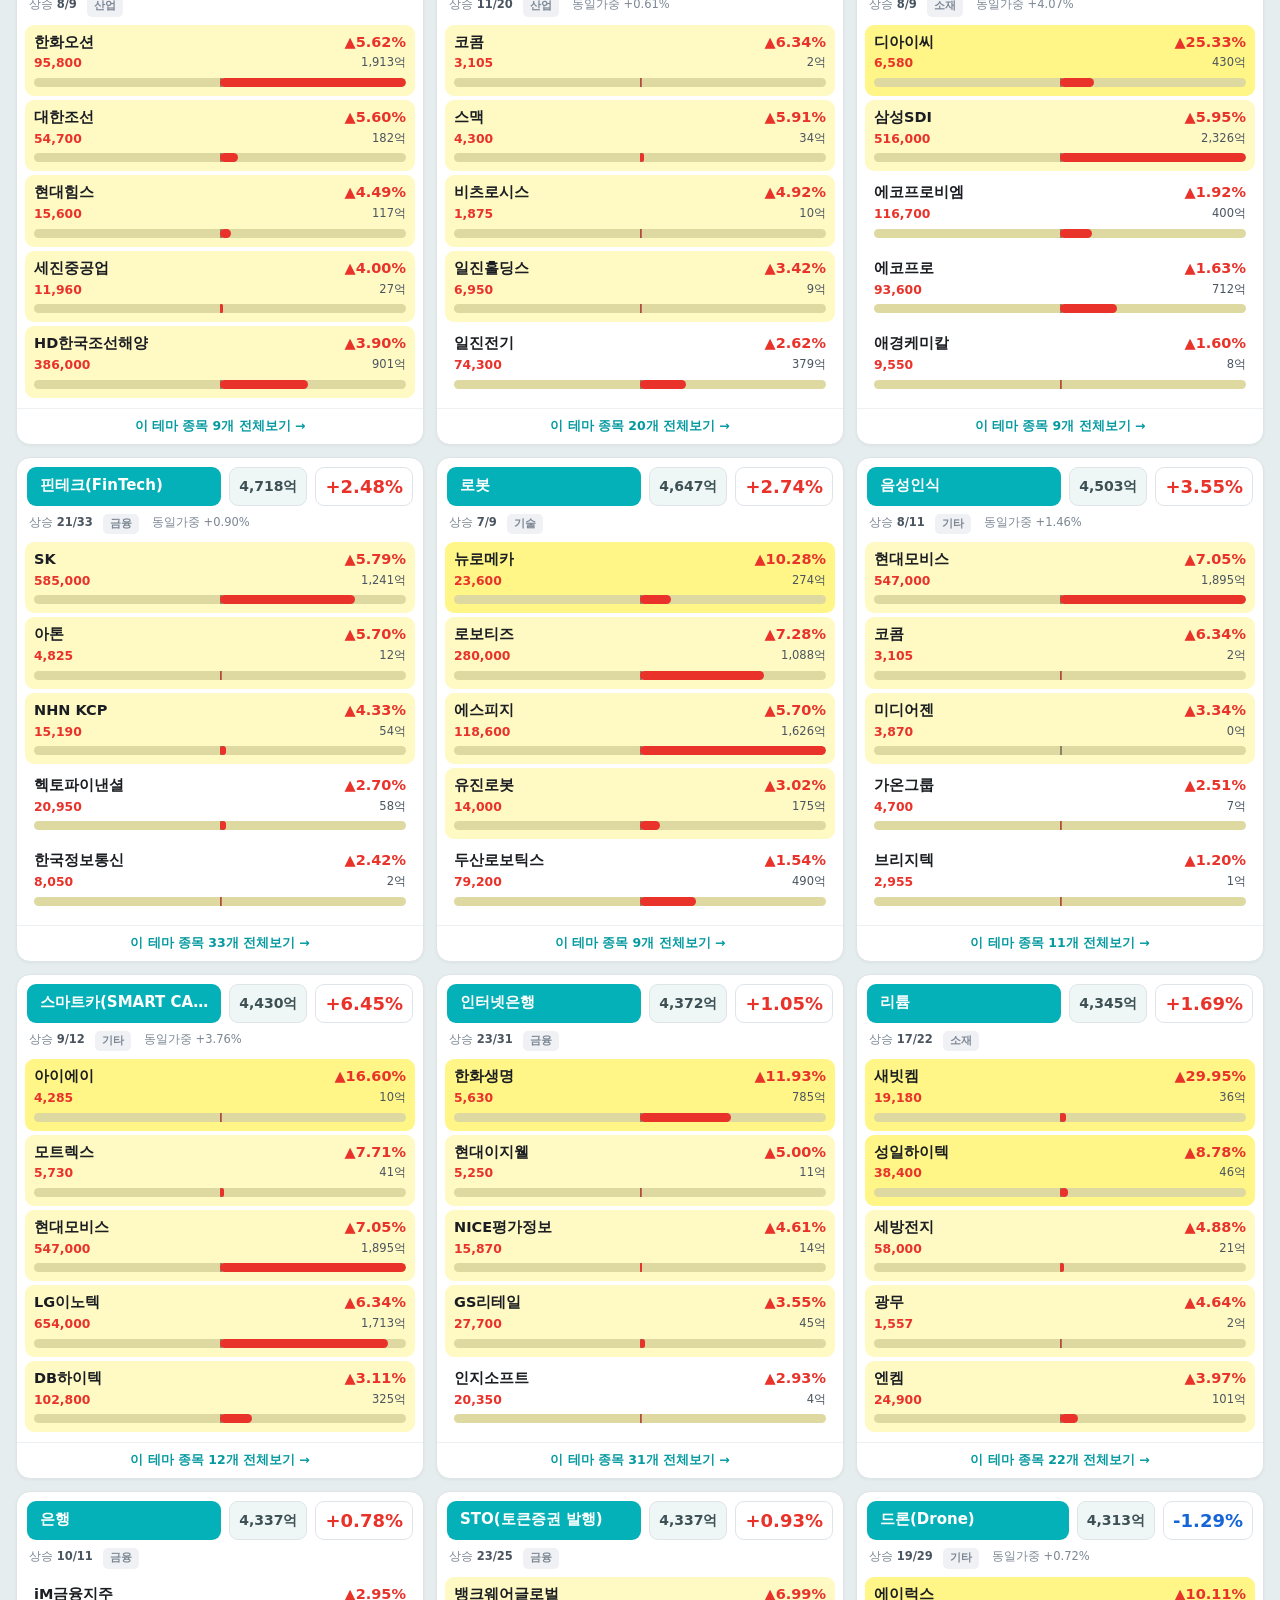
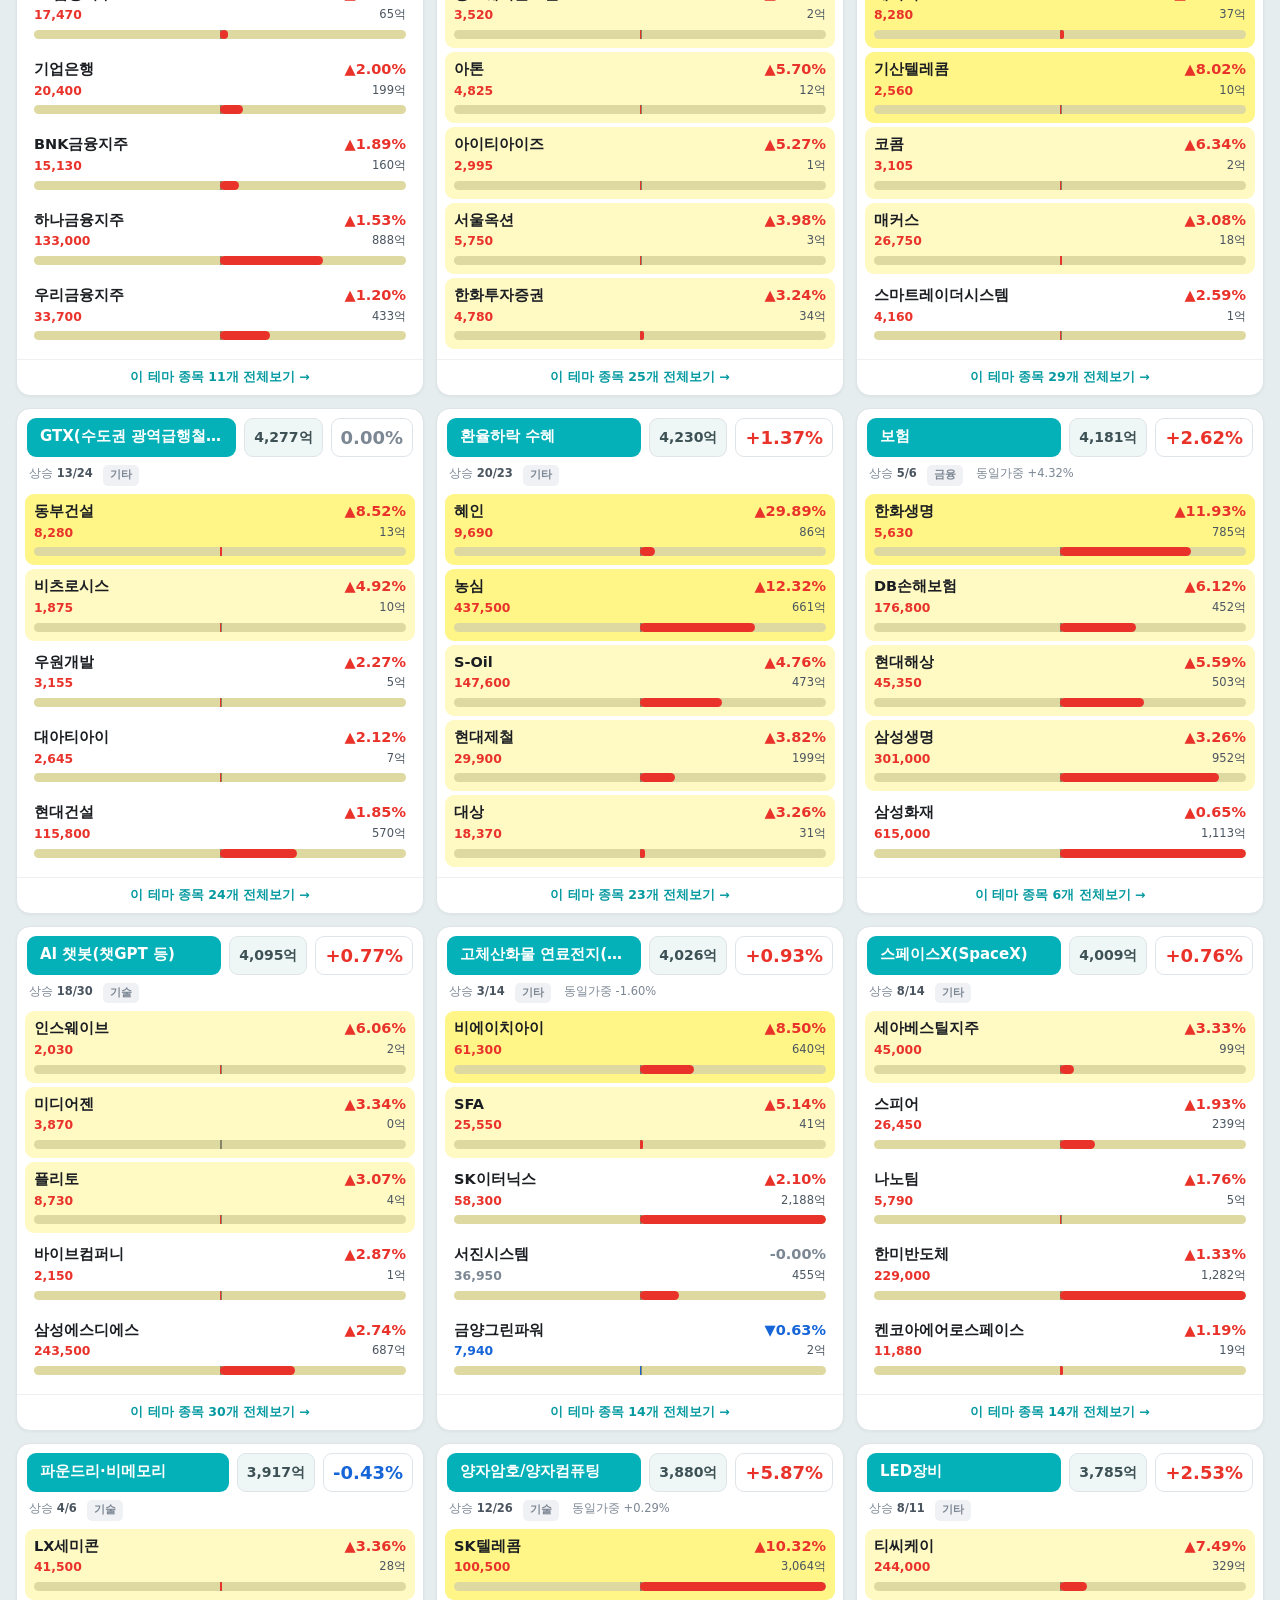
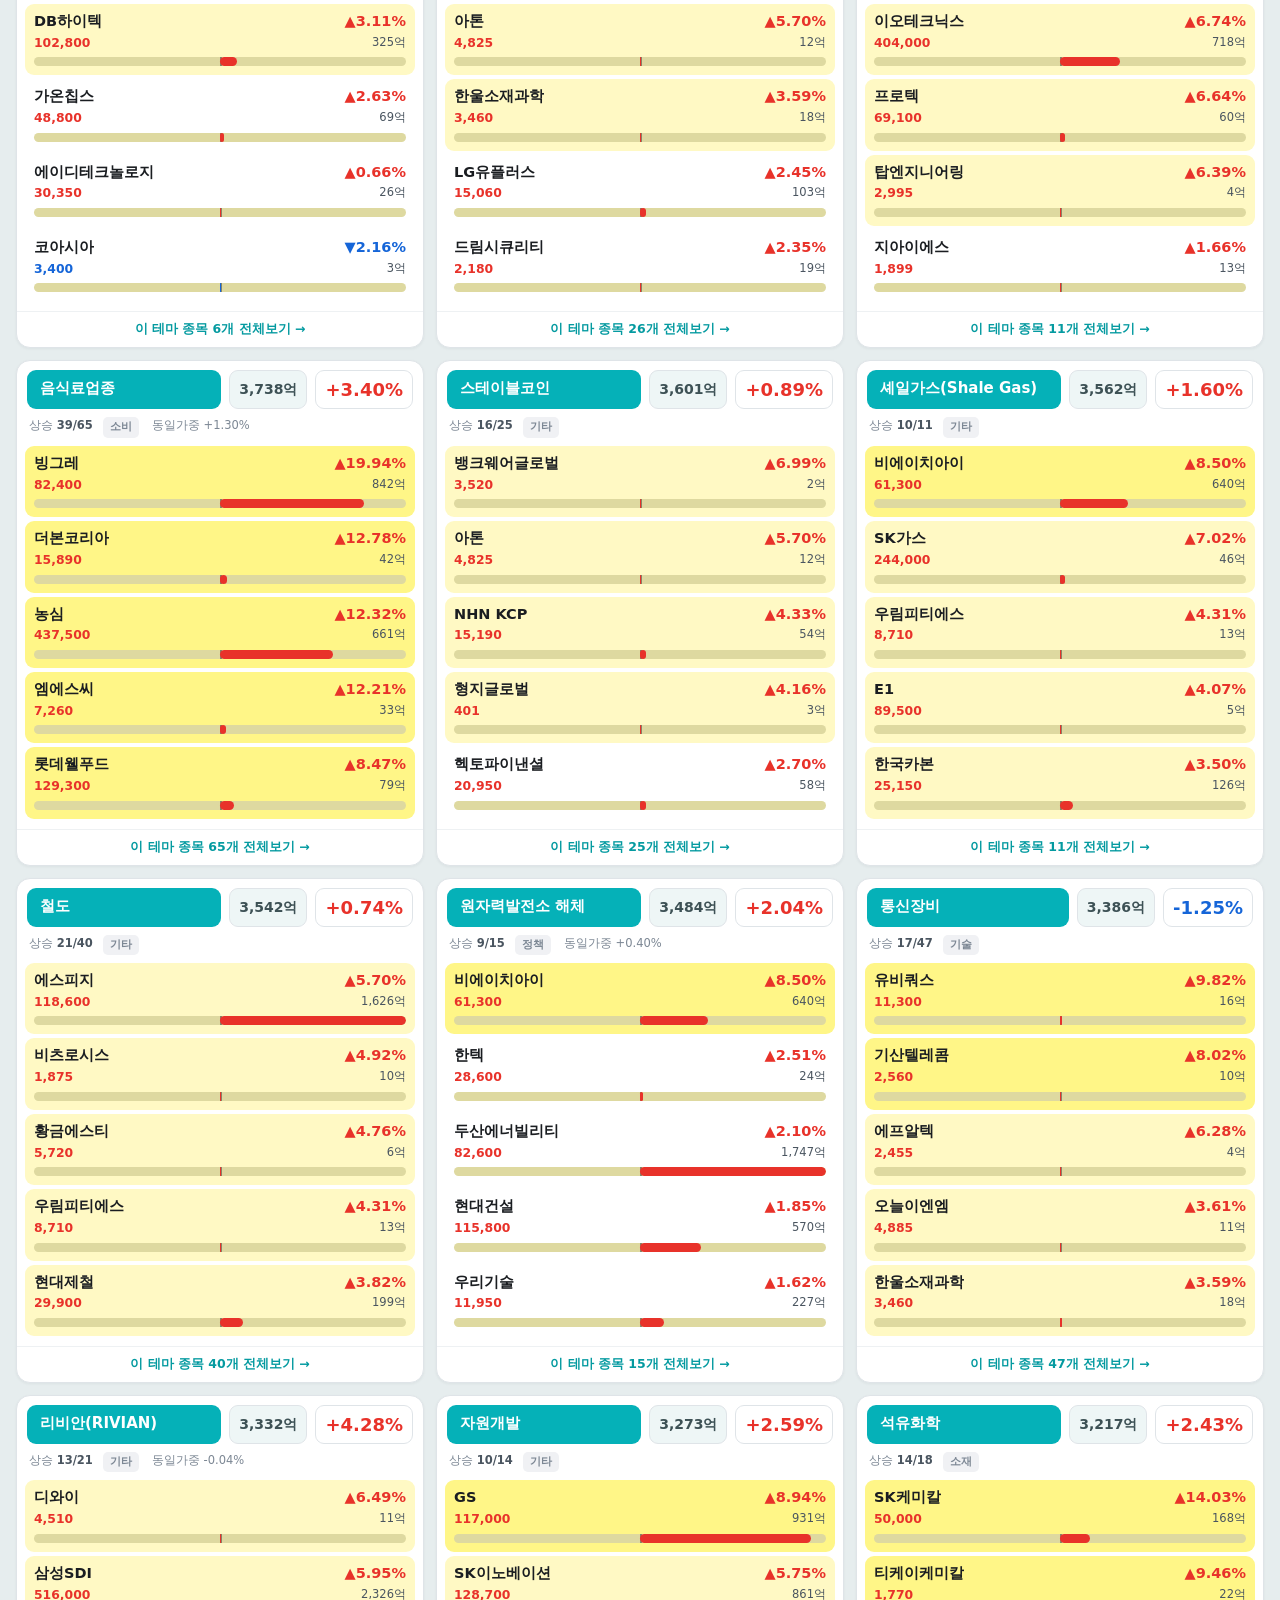
==== commit 1722c72f: "해외(미국) 테마 추가 — 국내/해외 전환, KIS 해외 API, ARK 테마 자동갱신, 뉴스·AI 상승사유" ====
--- a/web/index.html
+++ b/web/index.html
@@ -115,11 +115,20 @@
 
 .stale{background:#fffbea;border:1px solid #f5e6b8;color:#8a6d1f;border-radius:10px;padding:9px 13px;font-size:12.5px;margin-bottom:12px}
 </style>
+<style>
+.mktsw{display:inline-flex;gap:0;margin-right:10px;border:1px solid var(--teal,#2a8f8a);border-radius:9px;overflow:hidden}
+.mktsw button{border:0;border-radius:0;background:#fff;color:#5a6472;font-weight:800;font-size:14px;padding:7px 15px;cursor:pointer}
+.mktsw button.on{background:var(--teal,#2a8f8a);color:#fff}
+</style>
 </head>
 <body>
 <div class="appbar"><div class="in">
   <div class="logo">테마보드<small>KIS + DART + NAVER</small></div>
   <nav class="gnb">
+    <span class="mktsw">
+      <button class="on" data-m="kr" onclick="setMkt('kr')">국내</button>
+      <button data-m="us" onclick="setMkt('us')">해외</button>
+    </span>
     <button class="on" data-k="home" onclick="go('home')">마켓</button>
     <button data-k="rank" onclick="go('rank')">랭킹</button>
     <a href="guide.html" style="padding:7px 14px;border-radius:8px;font-size:14px;font-weight:700;color:var(--teal-d);text-decoration:none;border:1px solid var(--teal);margin-left:4px">📖 화면 보는 법</a>
@@ -142,7 +151,11 @@
 const pct=r=>(r>0?'+':'')+Number(r).toFixed(2)+'%';
 const cls=r=>r>0?'up':(r<0?'dn':'flat');
 const arw=r=>r>0?'▲':(r<0?'▼':'-');
-const vfmt=v=>v==null?'-':(v>=10000?(v/10000).toFixed(1).replace(/\.0$/,'')+'조':nf(v)+'억');
+let MKT='kr';
+const vfmt=v=>v==null?'-':(MKT==='us'
+  ? (v>=1000?(v/1000).toFixed(1).replace(/\.0$/,'')+'B$':nf(Math.round(v))+'M$')
+  : (v>=10000?(v/10000).toFixed(1).replace(/\.0$/,'')+'조':nf(v)+'억'));
+const vv=v=>v==null?'-':(MKT==='us'?nf(Math.round(v))+'M$':nf(v)+'억');
 let RAW=null, D=null, cur='home', sortKey='value', minv=300, topN=0, wgt='cap', compact=false, dedup=true, dupN=0;
 let DETAIL=null, ME=null;
 
@@ -170,7 +183,7 @@
 }
 async function load(){
   try{
-    const r=await fetch('data.json?t='+Date.now());
+    const r=await fetch((MKT==='us'?'data_us.json':'data.json')+'?t='+Date.now());
     RAW=await r.json(); applyFilter(); checkMe();
     const age=(Date.now()-new Date(RAW.ts.replace(' ','T')+'+09:00').getTime())/60000;
     $('dot').className='dot'+(age>90?' err':'');
@@ -179,8 +192,15 @@
     render();
   }catch(e){
     $('dot').className='dot err'; $('stat').textContent='로딩 실패';
-    $('view').innerHTML=`<div class="err">data.json 을 불러오지 못했습니다.\n\n${e.message}</div>`;
+    $('view').innerHTML=`<div class="err">${MKT==='us'?'data_us.json':'data.json'} 을 불러오지 못했습니다.\n\n${e.message}</div>`;
   }
+}
+function setMkt(m){
+  if(MKT===m) return;
+  MKT=m; minv=(m==='us'?5:300); RAW=null; D=null;
+  document.querySelectorAll('[data-m]').forEach(b=>b.classList.toggle('on',b.dataset.m===m));
+  $('view').innerHTML='<div class="load">데이터를 불러오는 중입니다…</div>';
+  load();
 }
 function go(k){cur=k;document.querySelectorAll('[data-k]').forEach(b=>b.classList.toggle('on',b.dataset.k===k));render();}
 function render(){ if(!D)return; cur==='home'?viewHome():viewRank(); }
@@ -195,9 +215,12 @@
   const age=Math.round((Date.now()-new Date(D.ts.replace(' ','T')+'+09:00').getTime())/60000);
   $('view').innerHTML=`
   ${age>20?`<div class="stale">⏱ 이 화면은 <b>${D.ts}</b> 기준 스냅샷입니다 (약 ${age}분 전). 실시간 시세가 아닙니다.</div>`:''}
-  <div class="note">거래대금은 <b>KRX + NXT(대체거래소) 합산</b> 기준입니다.${afterHours()}
-  사전의 <b>${D.universe}종목</b> 중 <b>${D.scanned}종목</b>을 조회해 테마별로 묶었습니다.
-  테마 <b>${D.theme_total}개</b> 중 조건을 넘긴 <b>${D.themes.length}개</b>만 표시합니다${D.hidden?` (거래대금 ${minv}억 미만 ${D.hidden}개 숨김)`:''}.
+  <div class="note">${MKT==='us'
+    ? `미국 <b>나스닥·뉴욕·아멕스</b> 기준입니다. 시세는 <b>실시간(0분 지연)</b>이며 거래대금 단위는 <b>백만달러</b>입니다.${usHours()}
+       조회된 <b>${D.scanned}종목</b>을 업종·테마별로 묶었습니다.`
+    : `거래대금은 <b>KRX + NXT(대체거래소) 합산</b> 기준입니다.${afterHours()}
+       사전의 <b>${D.universe}종목</b> 중 <b>${D.scanned}종목</b>을 조회해 테마별로 묶었습니다.`}
+  테마 <b>${D.theme_total}개</b> 중 조건을 넘긴 <b>${D.themes.length}개</b>만 표시합니다${D.hidden?` (거래대금 ${MKT==='us'?minv+'M$':minv+'억'} 미만 ${D.hidden}개 숨김)`:''}.
   ${dupN?`<br><b style="color:var(--teal-d,#04868c)">구성 종목이 겹치는 테마 ${dupN}개를 접었습니다.</b> 같은 대형주를 공유하는 테마(예: S7·아이폰·IT대표주)가 화면을 다 차지하지 않도록, 성격이 다른 테마가 올라오게 정리한 것입니다.`:''}
   ${topN?`<br><b style="color:var(--teal-d,#04868c)">테마마다 거래대금 상위 ${topN}종목만으로 거래대금·등락률을 다시 계산했습니다.</b> 대형주가 섞여 희석되는 것을 막아, 그날 실제로 주도한 테마가 위로 올라옵니다.`:''}</div>
   <div class="bar"><div class="seg">
@@ -208,7 +231,9 @@
   <div class="seg"><button class="${dedup?'on':''}" onclick="dedup=!dedup;viewHome()">${dedup?'✓ 중복 테마 정리':'중복 테마 정리'}</button></div>
   <select style="padding:7px 10px;font-size:13px;font-weight:700;color:var(--ink2);border:1px solid var(--line);border-radius:9px;background:#fff"
     onchange="minv=+this.value;applyFilter();viewHome()">
-    ${[[0,'테마 거래대금 전체'],[100,'100억 이상'],[300,'300억 이상'],[500,'500억 이상'],[1000,'1,000억 이상'],[3000,'3,000억 이상']]
+    ${(MKT==='us'
+        ? [[0,'테마 거래대금 전체'],[5,'5M$ 이상'],[20,'20M$ 이상'],[50,'50M$ 이상'],[200,'200M$ 이상'],[1000,'1B$ 이상']]
+        : [[0,'테마 거래대금 전체'],[100,'100억 이상'],[300,'300억 이상'],[500,'500억 이상'],[1000,'1,000억 이상'],[3000,'3,000억 이상']])
       .map(([v,l])=>`<option value="${v}" ${minv===v?'selected':''}>${l}</option>`).join('')}
   </select>
   <select style="padding:7px 10px;font-size:13px;font-weight:700;color:var(--ink2);border:1px solid var(--line);border-radius:9px;background:#fff"
@@ -227,6 +252,12 @@
 // 이미 판독해 둔 결과(details)를 재사용하므로 추가 호출이 없다.
 // 스냅샷 기준시각이 15:30 을 넘었으면 시간외(NXT) 구간임을 알린다.
 // 이때는 KRX 가 멈춰 있어 통합값의 변화가 곧 NXT 의 움직임이다.
+function usHours(){
+  const h=new Date().getUTCHours()*60+new Date().getUTCMinutes();
+  const open=13*60+30, close=20*60;           // 미국 정규장(UTC, 서머타임 기준)
+  if(h>=open&&h<close) return ` <b style="color:var(--teal-d,#04868c)">지금 미국 정규장이 열려 있습니다.</b>`;
+  return ` <b>미국장 마감 기준입니다.</b> 정규장은 한국시간 밤 22:30~05:00(서머타임) 입니다.`;
+}
 function afterHours(){
   const ts=(D&&D.ts)||''; const hm=ts.slice(11,16).replace(':','');
   if(!hm) return '';
@@ -289,7 +320,7 @@
   const w=Math.min(50,Math.abs(s.value)/maxV*50);
   return `<div class="row ${hot}" onclick="openStock('${c}')">
     <div class="r1"><span class="nm">${s.name}</span><span class="pc ${cls(s.rate)} num">${arw(s.rate)}${Math.abs(s.rate).toFixed(2)}%</span></div>
-    <div class="r2"><span class="${cls(s.rate)} num" style="font-weight:700">${nf(s.price)}</span><span class="vl num">${nf(s.value)}억</span></div>
+    <div class="r2"><span class="${cls(s.rate)} num" style="font-weight:700">${nf(s.price)}</span><span class="vl num">${vv(s.value)}</span></div>
     <div class="gauge"><u></u><i class="${s.rate<0?'d':''}" style="${s.rate<0?`right:50%;left:auto;width:${w}%`:`width:${w}%`}"></i></div></div>`;
 }
 function viewRank(){
@@ -315,7 +346,7 @@
       <td class="r num"><b>${nf(s.price)}</b></td>
       <td class="r num ${cls(s.rate)}">${s.diff>0?'+':''}${nf(s.diff)}</td>
       <td class="r num ${cls(s.rate)}"><b>${arw(s.rate)}${Math.abs(s.rate).toFixed(2)}%</b></td>
-      <td class="r num">${nf(s.value)}억</td><td class="r num">${vfmt(s.cap)}</td>
+      <td class="r num">${vv(s.value)}</td><td class="r num">${vfmt(s.cap)}</td>
       <td class="r num">${s.per?s.per.toFixed(1):'-'}</td></tr>`}).join('')}
   </tbody></table></div></div>`;
 }
@@ -391,10 +422,12 @@
   else b.textContent = '로그인';
   const ab=$('adminbtn'); if(ab) ab.style.display = (ME&&ME.admin) ? '' : 'none';
 }
+let DETAIL_MKT=null;
 async function needDetail(){
-  if(DETAIL) return true;
+  if(DETAIL && DETAIL_MKT===MKT) return true;
+  DETAIL=null; DETAIL_MKT=MKT;
   let r;
-  try{ r=await fetch('priv/detail.json?t='+Date.now()); }
+  try{ r=await fetch((MKT==='us'?'priv/detail_us.json':'priv/detail.json')+'?t='+Date.now()); }
   catch(e){ lockSheet('상세를 불러오지 못했습니다', e.message); return false; }
   if(r.status===401){ openAuth(); return false; }
   if(r.status===402){ let j={}; try{ j=await r.json(); }catch(e){} payWall(j); return false; }
@@ -492,7 +525,7 @@
   if(!j){ return openDt(`<div class="dhead"><div style="font-size:21px;font-weight:900">${s.name}</div>
     <button class="x" onclick="closeDt()">✕</button></div>
     <div class="dbody"><div class="blk"><h4>${nf(s.price)}원 ${pct(s.rate)}</h4>
-    <p>거래대금 ${nf(s.value)}억 · 시가총액 ${vfmt(s.cap)} · PER ${s.per?s.per.toFixed(1):'-'}</p>
+    <p>거래대금 ${vv(s.value)}${MKT==='us'?'':` · 시가총액 ${vfmt(s.cap)} · PER ${s.per?s.per.toFixed(1):'-'}`}</p>
     <div class="disc">이 종목은 상세 스냅샷(상위 종목 한정)에 포함되지 않아 뉴스·재무를 표시할 수 없습니다.</div></div></div>`); }
   const f=j.financial, R=j.reason;
   openDt(`
@@ -500,24 +533,25 @@
     <div style="font-size:11.5px;color:var(--ink3);font-weight:700">${code}${s.market?' · '+s.market:''}</div>
     <div style="display:flex;align-items:baseline;gap:12px;flex-wrap:wrap;margin-top:2px">
       <div style="font-size:21px;font-weight:900">${s.name}</div>
-      <div class="${cls(s.rate)} num" style="font-size:21px;font-weight:900">${nf(s.price)}</div>
+      <div class="${cls(s.rate)} num" style="font-size:21px;font-weight:900">${MKT==='us'?'$'+nf(s.price):nf(s.price)}</div>
       <div class="${cls(s.rate)} num" style="font-size:14.5px;font-weight:800">${arw(s.rate)}${nf(Math.abs(s.diff))} (${pct(s.rate)})</div></div>
     <div style="margin-top:6px">${ts.map(t=>`<span class="chip" onclick="openTheme('${t.id}')">${t.name}</span>`).join('')||'<span class="chip g">테마 미분류</span>'}</div>
     <button class="x" onclick="closeDt()">✕</button></div>
   <div class="dbody">
     <div class="blk" style="border-left:3px solid var(--teal)">
       <h4>⚡ 이 종목이 오른 이유
-        ${R&&R.verified?'<span style="font-size:10.5px;font-weight:800;padding:2px 7px;border-radius:4px;background:#e6f7ee;color:#0f7a45;margin-left:6px">✓ 기사 본문 확인</span>':''}</h4>
+        ${R&&R.verified?'<span style="font-size:10.5px;font-weight:800;padding:2px 7px;border-radius:4px;background:#e6f7ee;color:#0f7a45;margin-left:6px">✓ 기사 본문 확인</span>':(R&&R.source==='headline'?'<span style="font-size:10.5px;font-weight:800;padding:2px 7px;border-radius:4px;background:#fff4e5;color:#a15c00;margin-left:6px">뉴스 제목 기준</span>':'')}</h4>
       ${R&&R.headline?`<p style="font-size:15px;font-weight:800;color:var(--ink);margin:0 0 10px">${R.headline}</p>`:''}
       ${R&&R.status==='ok'?`
         ${R.evidences.map((e,i)=>`<div class="ev"><div class="n">${i+1}</div><div>
           <div class="t">${e.text||e.title}</div>
-          <div class="m">${e.time} · ${e.text?`<span style="color:var(--ink3)">${e.title.slice(0,34)}</span> · `:''}<a href="${e.url}" target="_blank" rel="noopener">원문 →</a></div></div></div>`).join('')}
+          <div class="m">${e.time} · ${e.text?`<span style="color:var(--ink3)">${e.title.slice(0,34)}</span>`:''}${e.url?` · <a href="${e.url}" target="_blank" rel="noopener">원문 →</a>`:''}</div></div></div>`).join('')}
         ${R.theme_context?`<div style="margin-top:9px;padding:9px 11px;background:#f5fbfb;border-radius:8px;font-size:12.8px;color:var(--ink2)">📊 ${R.theme_context}</div>`:''}
-        <div class="disc">${R.verified?`AI가 기사 <b>본문 ${R.read||0}건</b>을 읽고 정리한 내용입니다. 사실 확인을 위해 <b>원문을 함께 확인</b>해 주세요.`:'뉴스는 자동 수집·선별한 것으로 <b>주가 변동의 원인임을 보장하지 않습니다.</b>'} 투자 권유가 아닙니다.</div>`
+        <div class="disc">${R.verified?`AI가 기사 <b>본문 ${R.read||0}건</b>을 읽고 정리한 내용입니다. 사실 확인을 위해 <b>원문을 함께 확인</b>해 주세요.`:(R.source==='headline'?`AI가 <b>뉴스 제목 ${R.read||0}건</b>만 읽고 정리한 내용입니다. 본문을 확인하지 않았으므로 <b>국내 종목보다 근거가 약합니다.</b>`:'뉴스는 자동 수집·선별한 것으로 <b>주가 변동의 원인임을 보장하지 않습니다.</b>')} 투자 권유가 아닙니다.</div>`
       :`<p>${(R&&R.msg)||'뚜렷한 공시·뉴스가 확인되지 않습니다.'}</p>
         ${R&&R.theme_context?`<div style="padding:9px 11px;background:#f5fbfb;border-radius:8px;font-size:12.8px">📊 ${R.theme_context}</div>`:''}`}
     </div>
+    ${MKT==='us'?'':`
     <div class="blk">
       <h4>💰 재무 ${f?`<span style="font-size:11px;font-weight:600;color:var(--ink3)">기준 ${f.period} · DART</span>`:''}</h4>
       ${f?`<div class="fin">
@@ -530,10 +564,10 @@
       ${(f.opm<0||f.net<0)?`<div class="disc" style="background:#fef2f2;border-color:#fbd5d1;color:#b42318">⚠ 최근 보고서 기준 <b>${f.opm<0&&f.net<0?'영업적자·순손실':(f.opm<0?'영업적자':'순손실')}</b>입니다.</div>`:''}
       <div class="disc">DART 확정 공시 기준이라 실시간이 아닙니다.</div>`
       :`<p style="color:var(--ink3)">DART에서 재무를 가져오지 못했습니다.</p>`}
-    </div>
+    </div>`}
     ${(j.news||[]).length?`<div class="blk"><h4>📰 관련 뉴스</h4>
       ${j.news.map(n=>`<div class="ev"><div class="n" style="background:var(--ink3)">·</div><div>
-        <div class="t">${n.title}</div><div class="m">${n.time} · <a href="${n.url}" target="_blank" rel="noopener">원문 →</a></div></div></div>`).join('')}</div>`:''}
+        <div class="t">${n.title}</div><div class="m">${n.time}${n.source?' · '+n.source:''}${n.url?` · <a href="${n.url}" target="_blank" rel="noopener">원문 →</a>`:''}</div></div></div>`).join('')}</div>`:''}
   </div>`);
 }
 
@@ -559,7 +593,7 @@
       <tbody>${rows.map(s=>`<tr onclick="openStock('${s.code}')">
         <td><b>${s.name}</b></td><td class="r num">${nf(s.price)}</td>
         <td class="r num ${cls(s.rate)}"><b>${pct(s.rate)}</b></td>
-        <td class="r num">${nf(s.value)}억</td><td class="r num">${vfmt(s.cap)}</td>
+        <td class="r num">${vv(s.value)}</td><td class="r num">${vfmt(s.cap)}</td>
         <td class="r num">${s.per?s.per.toFixed(1):'-'}</td></tr>`).join('')}</tbody></table></div></div>
     ${quiet.length?`<div class="blk"><h4>😴 오늘 조용한 구성 종목</h4>
       <p style="font-size:12.5px">거래대금이 낮아 상위권에 없는 종목입니다. <b>순환매 후발주 후보</b>로 볼 수 있습니다.</p>
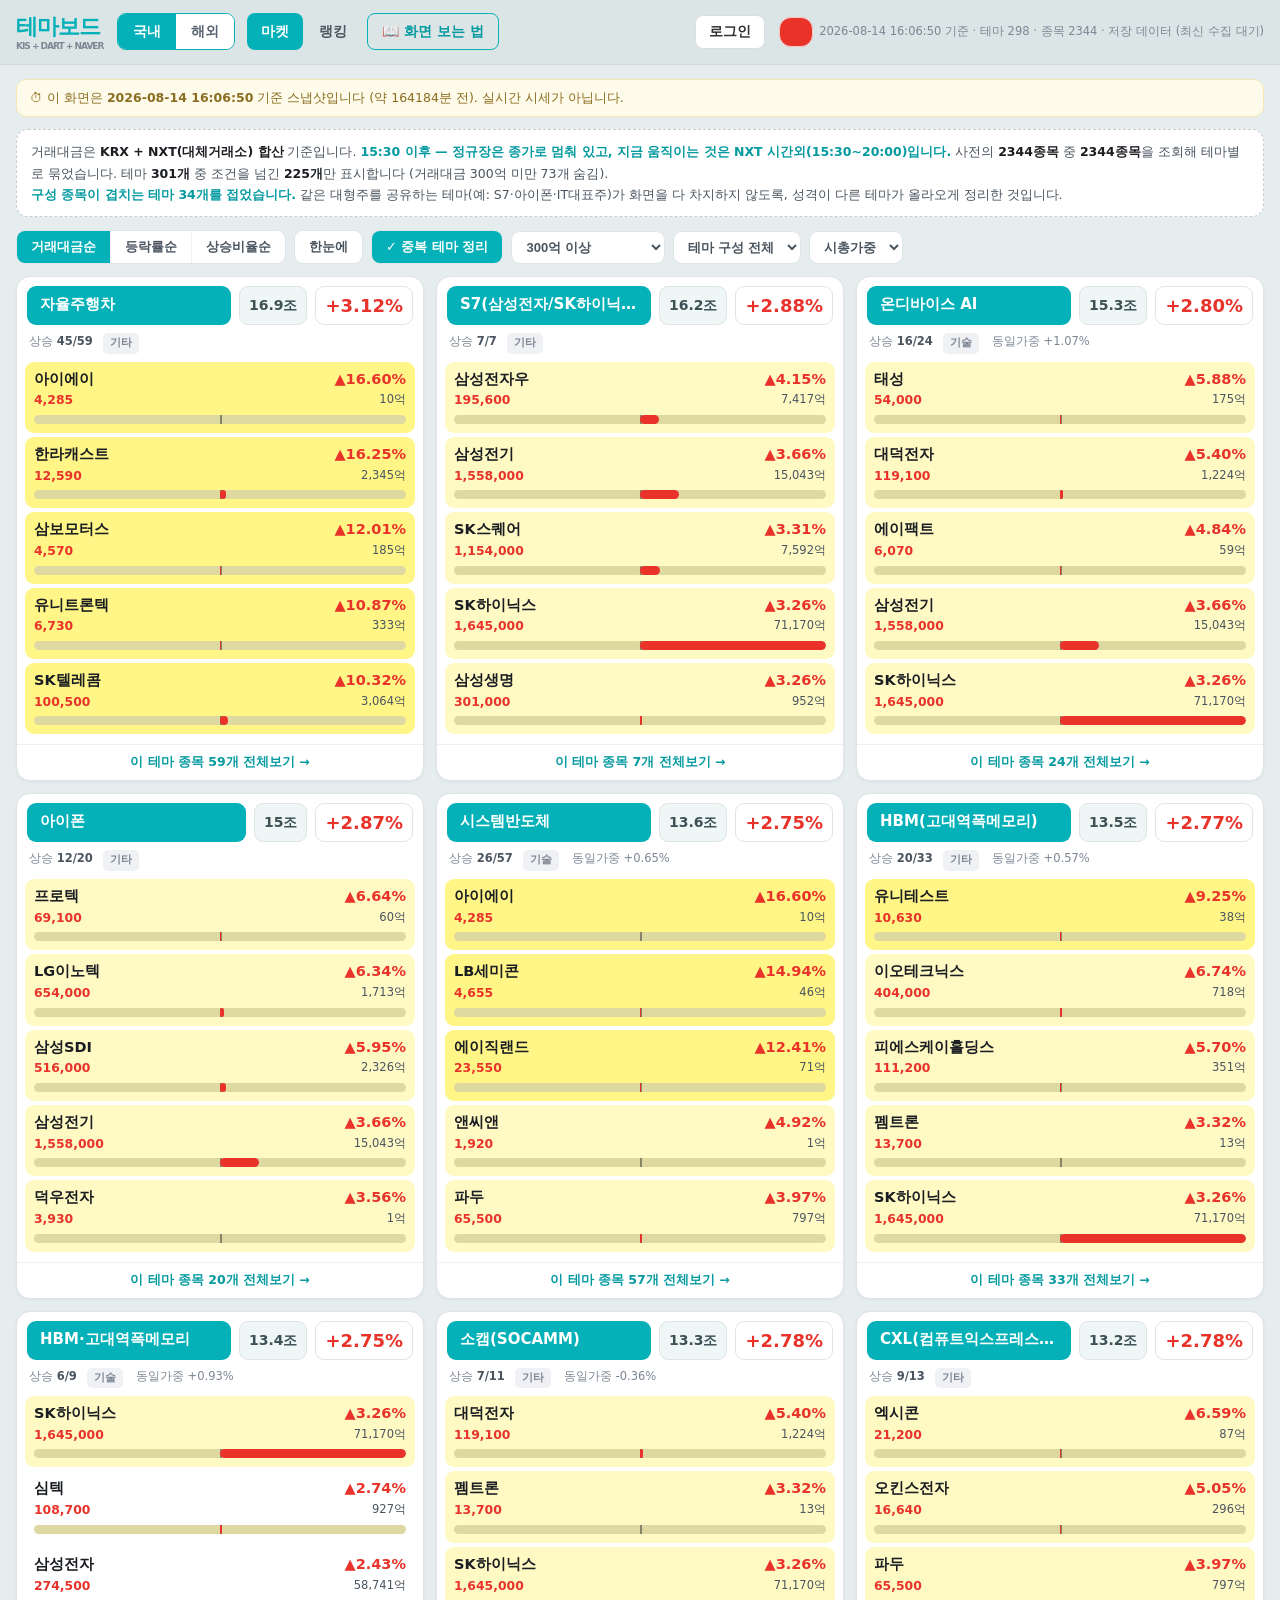
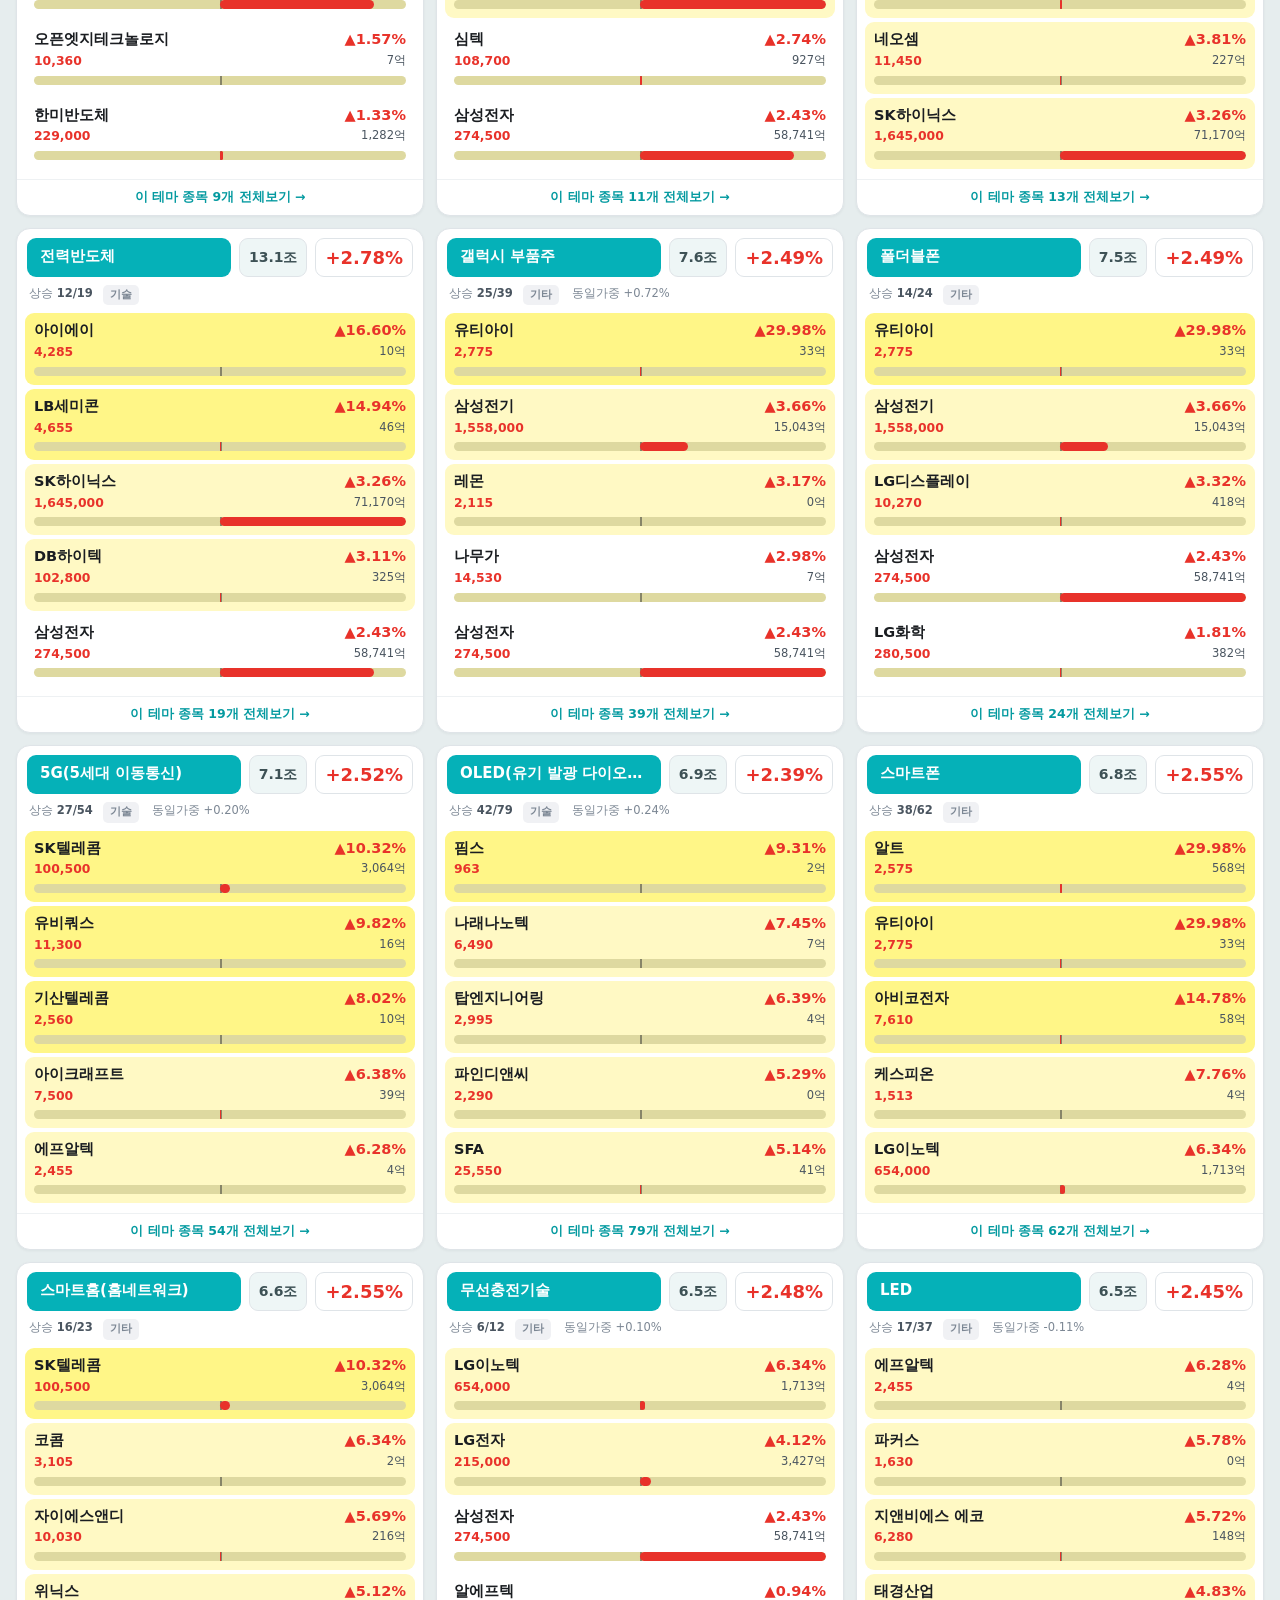
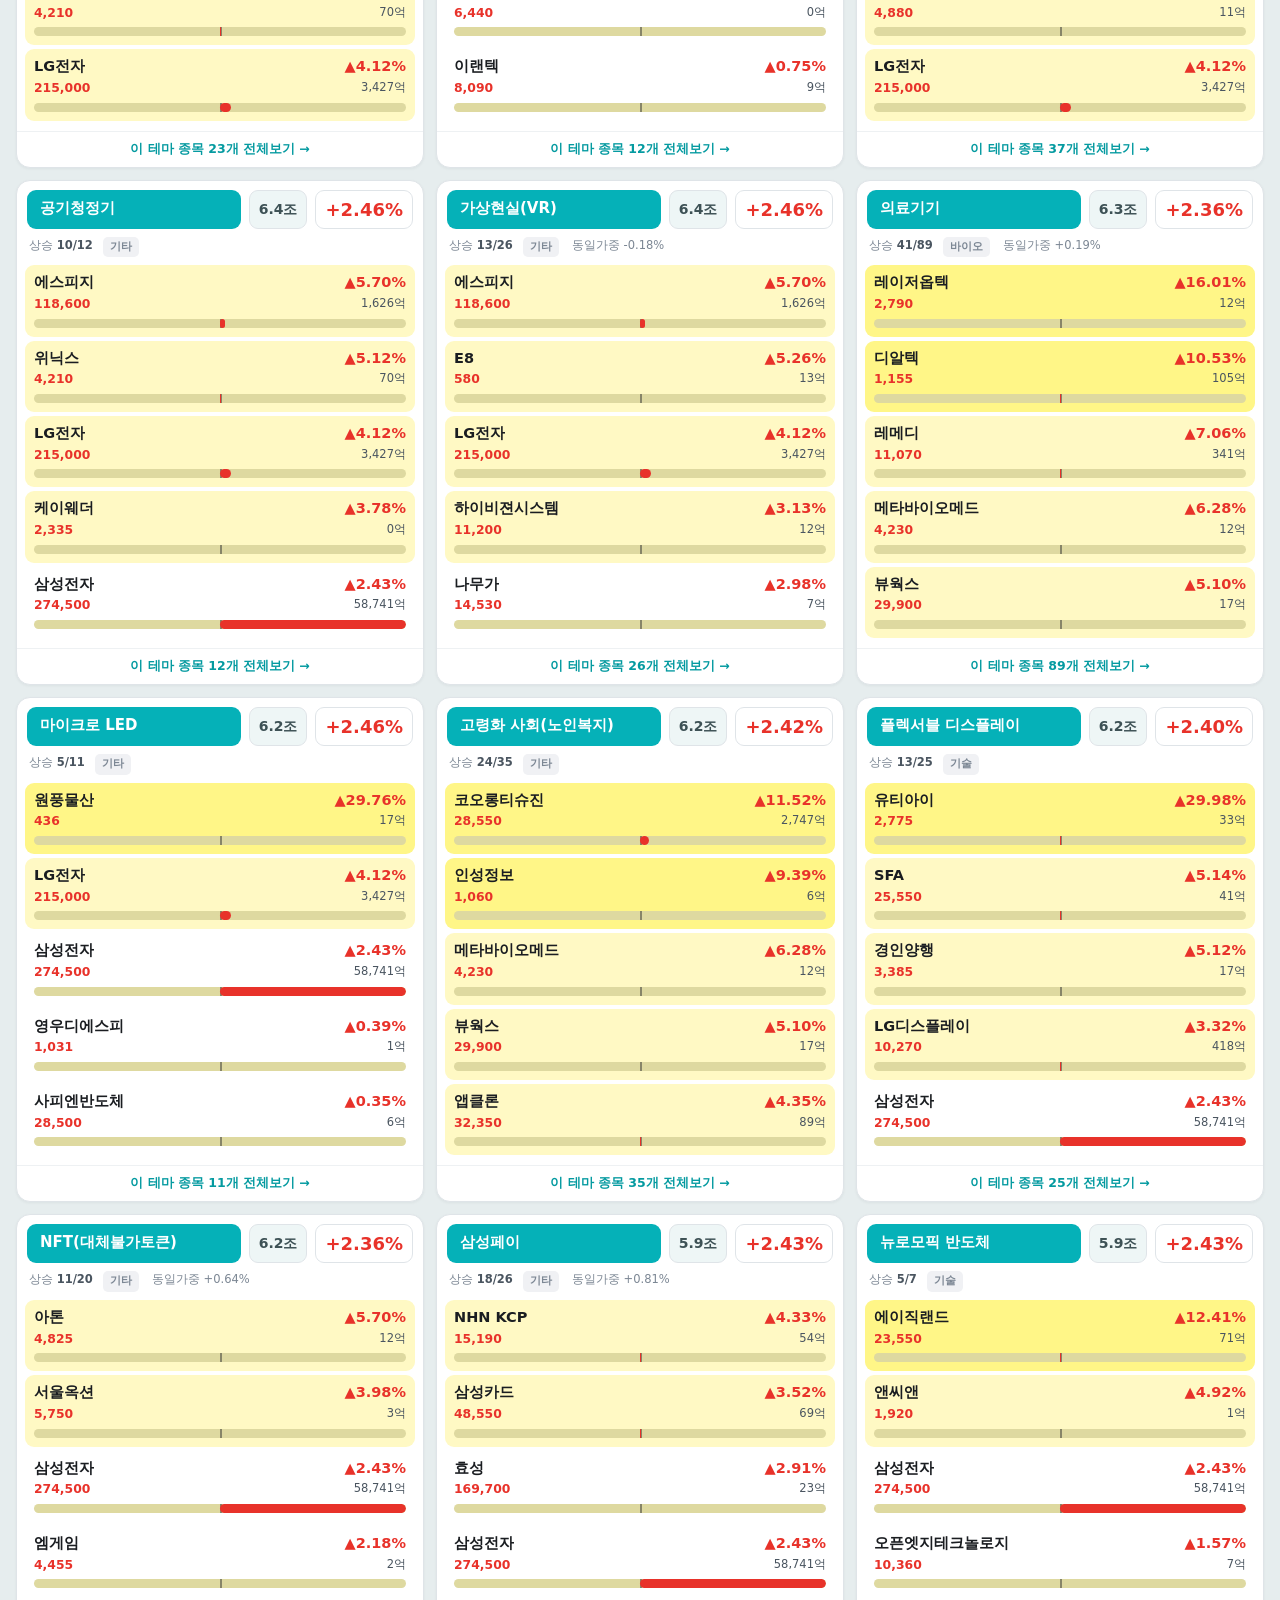
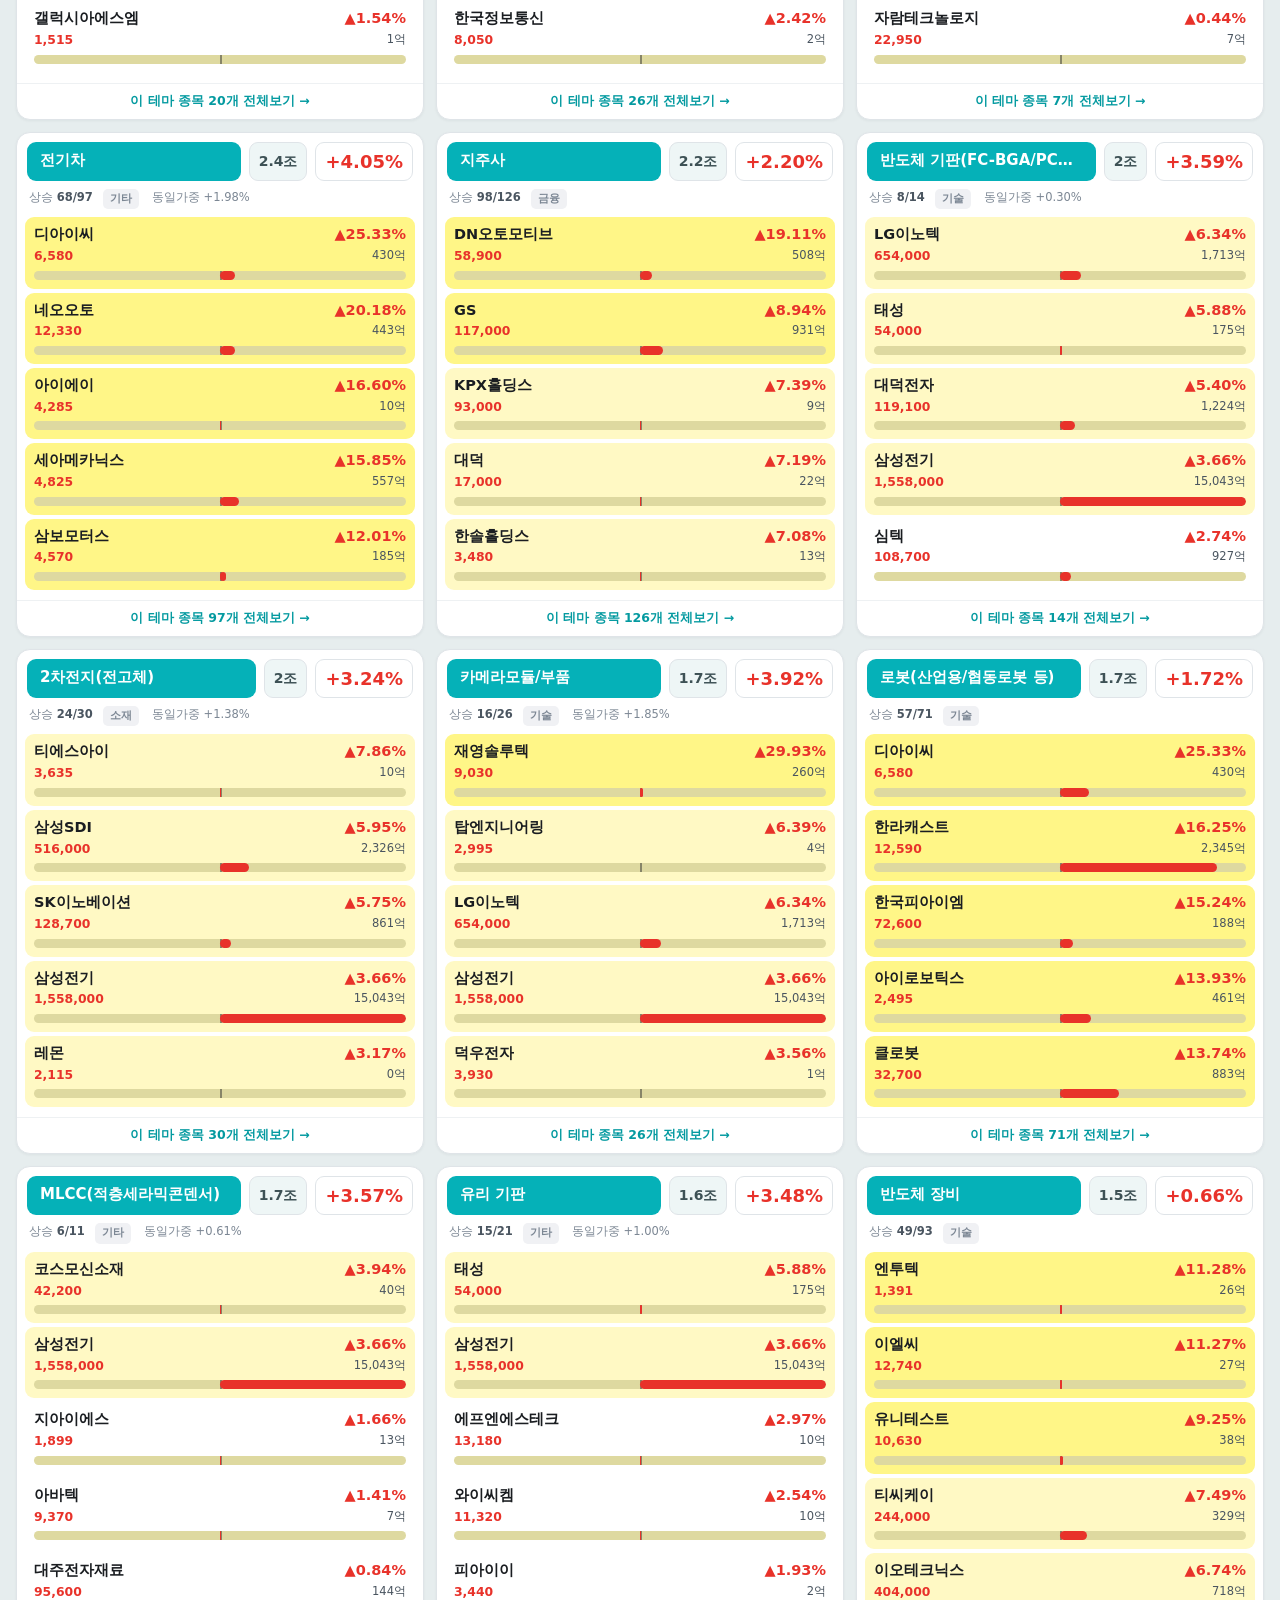
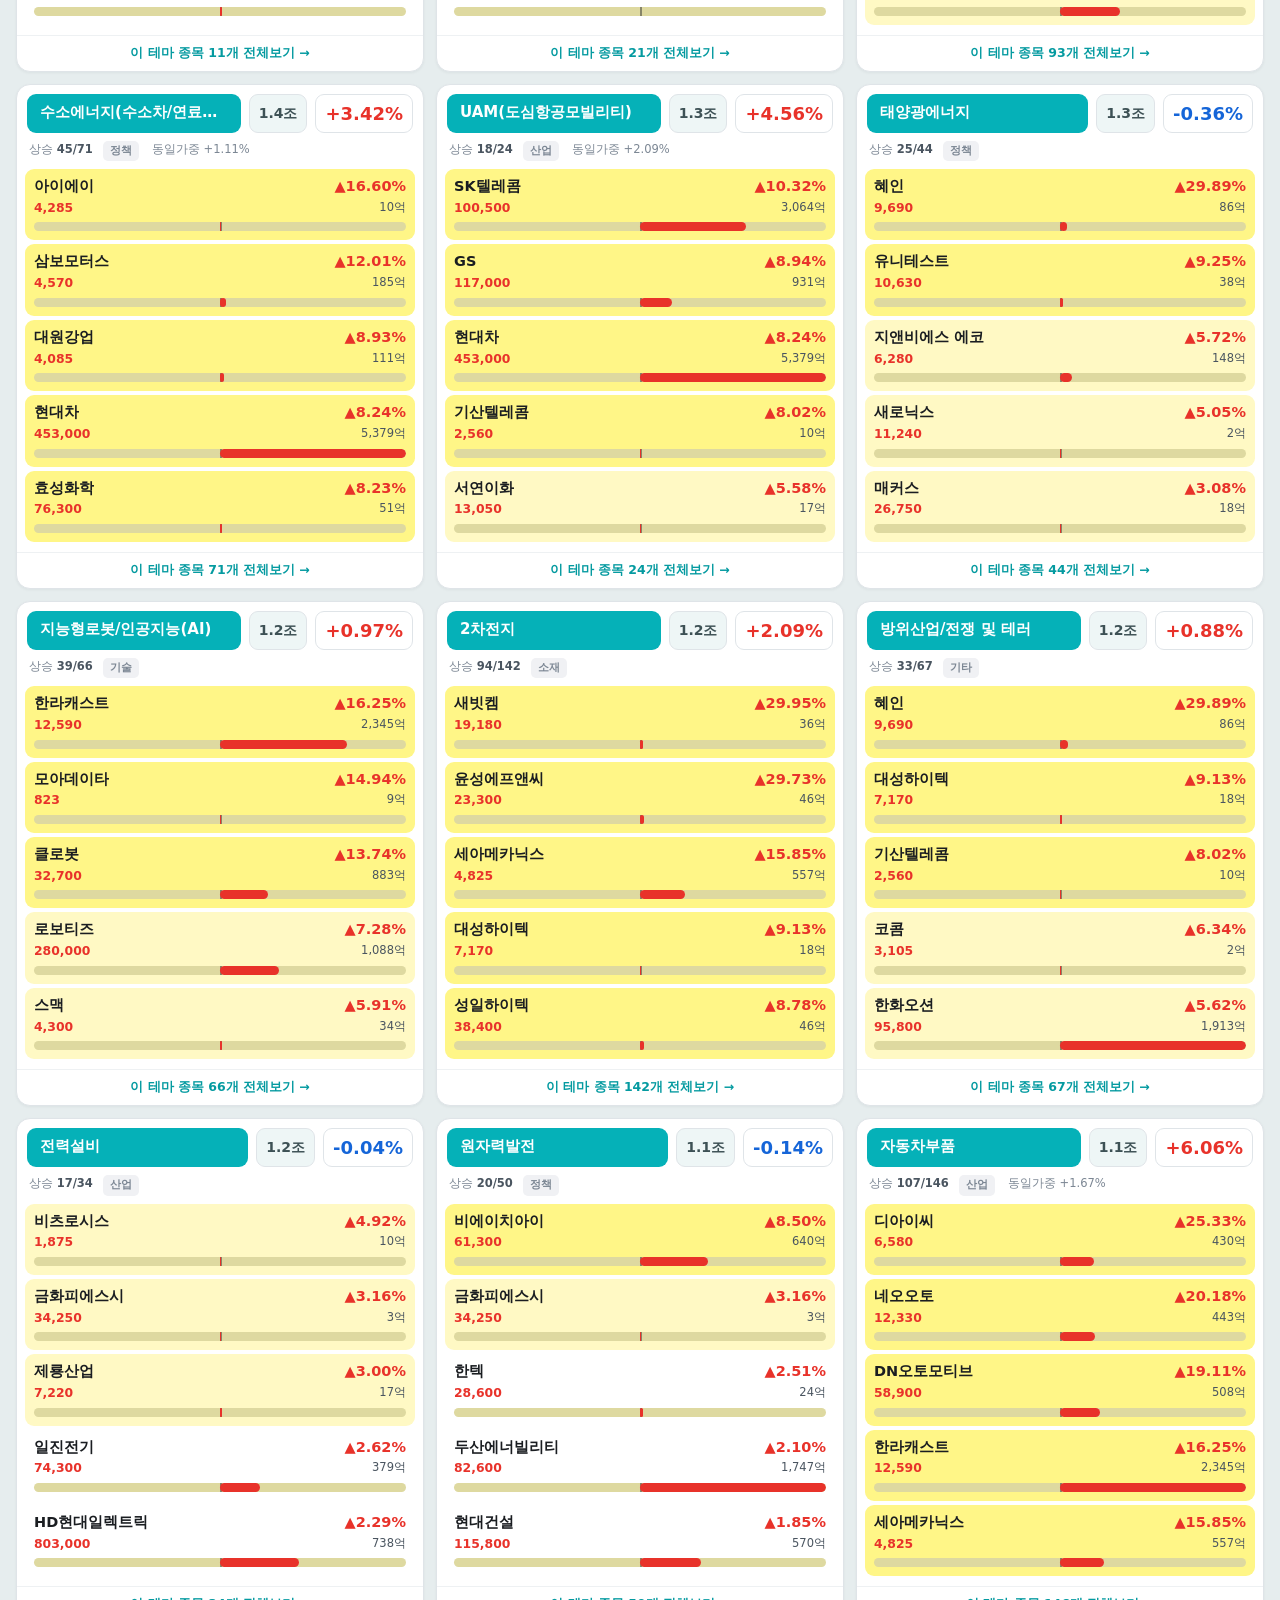
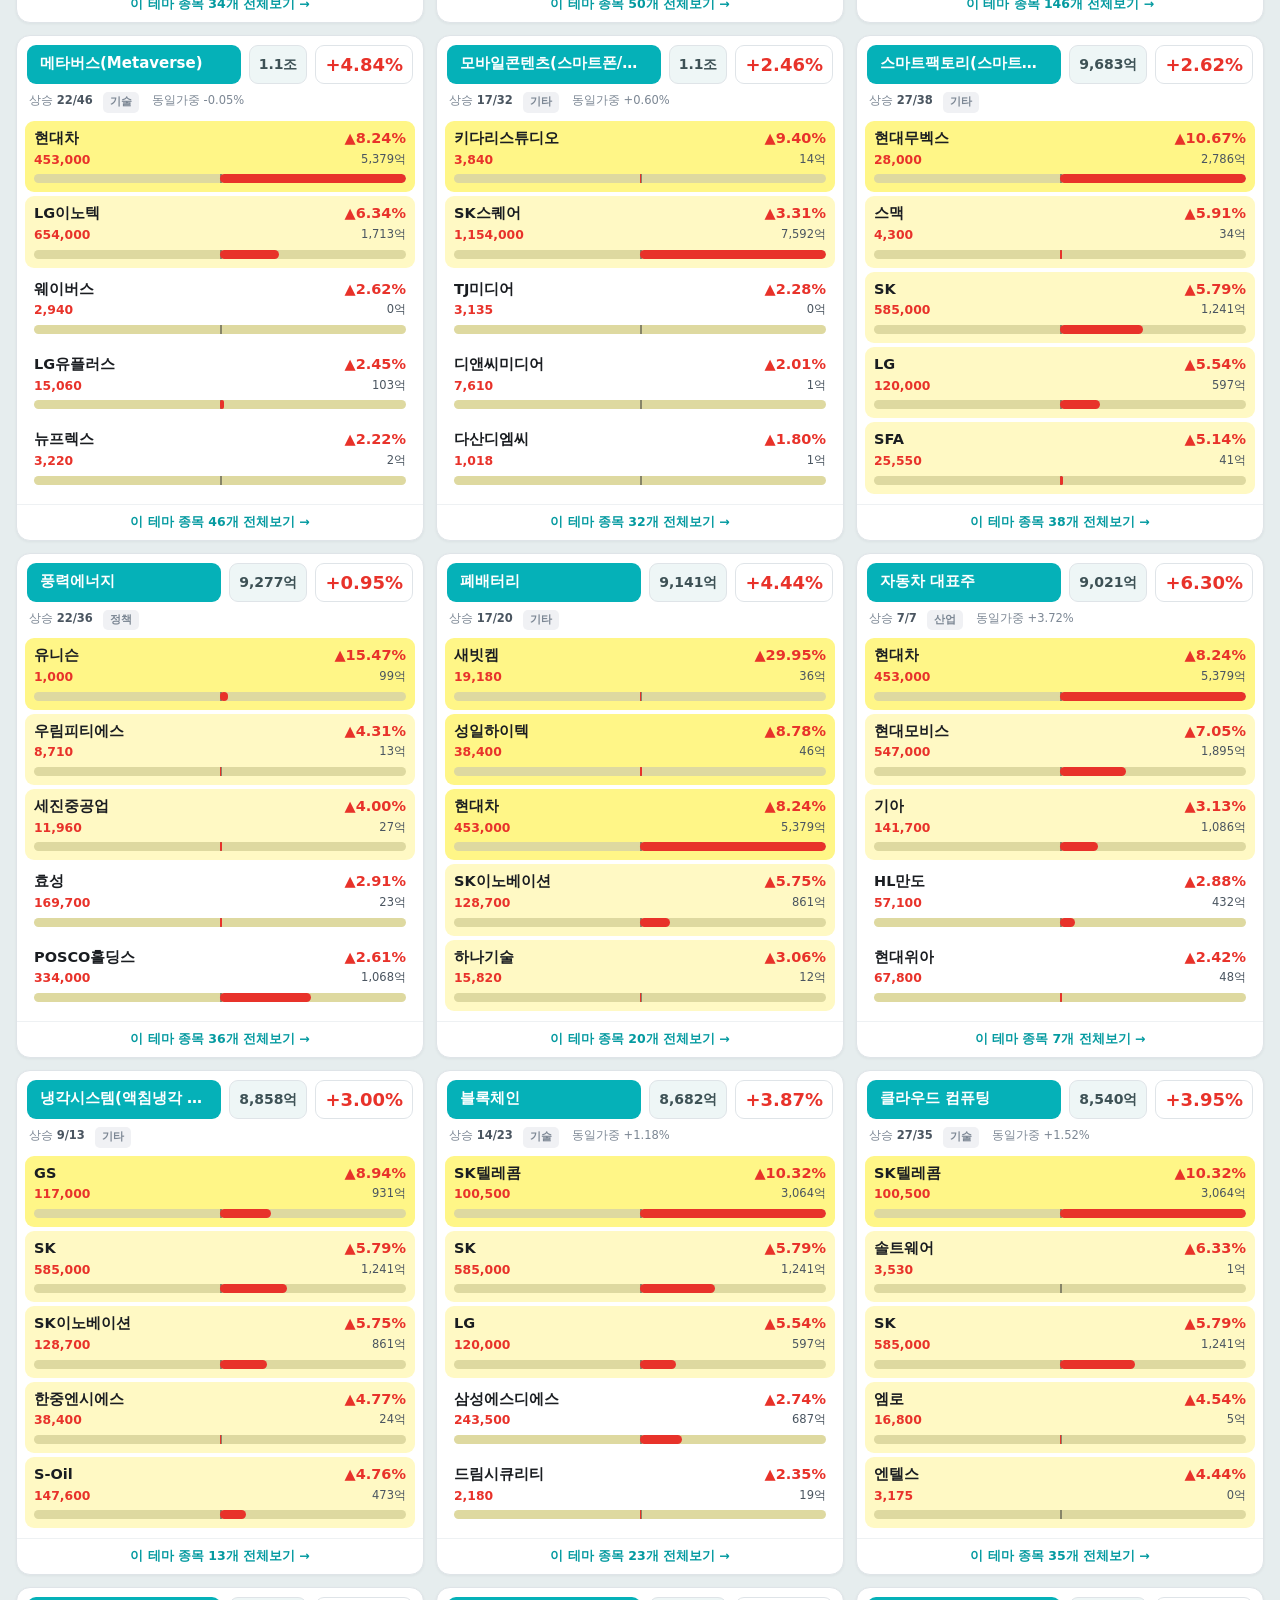
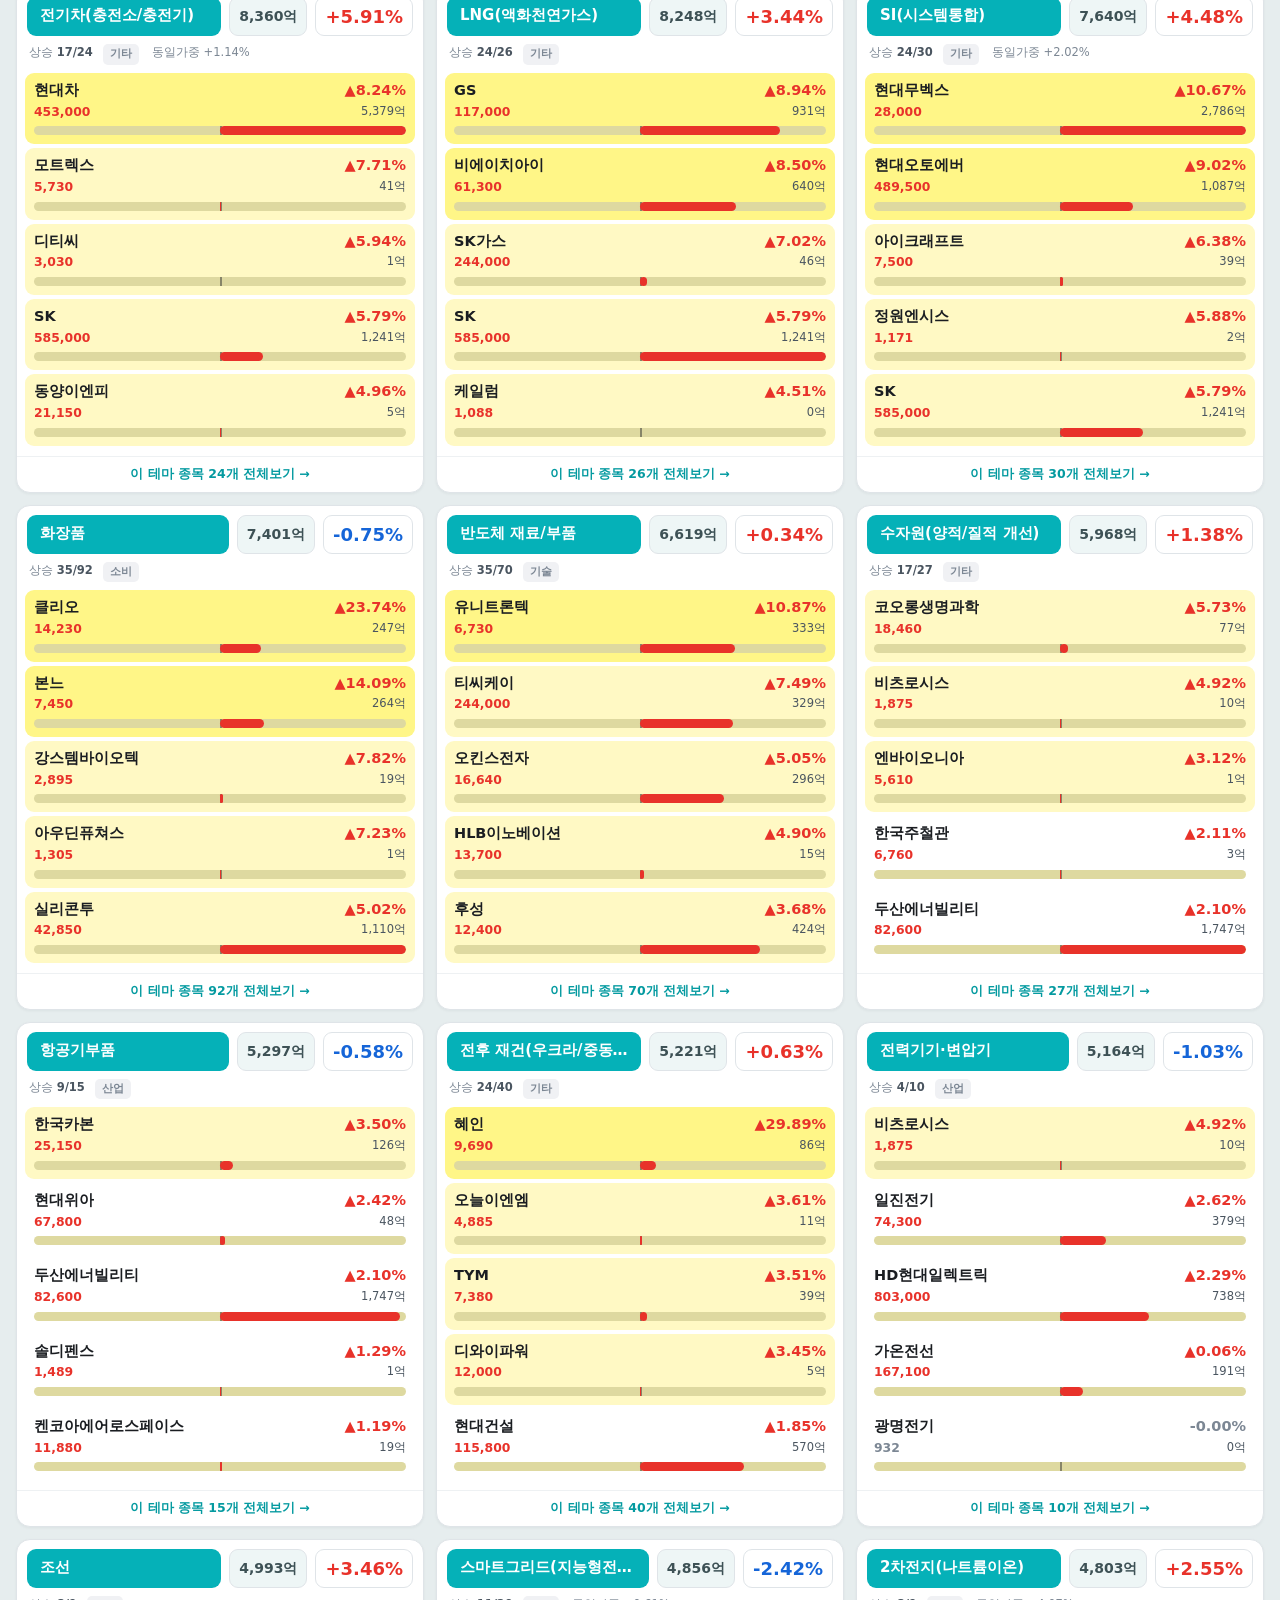
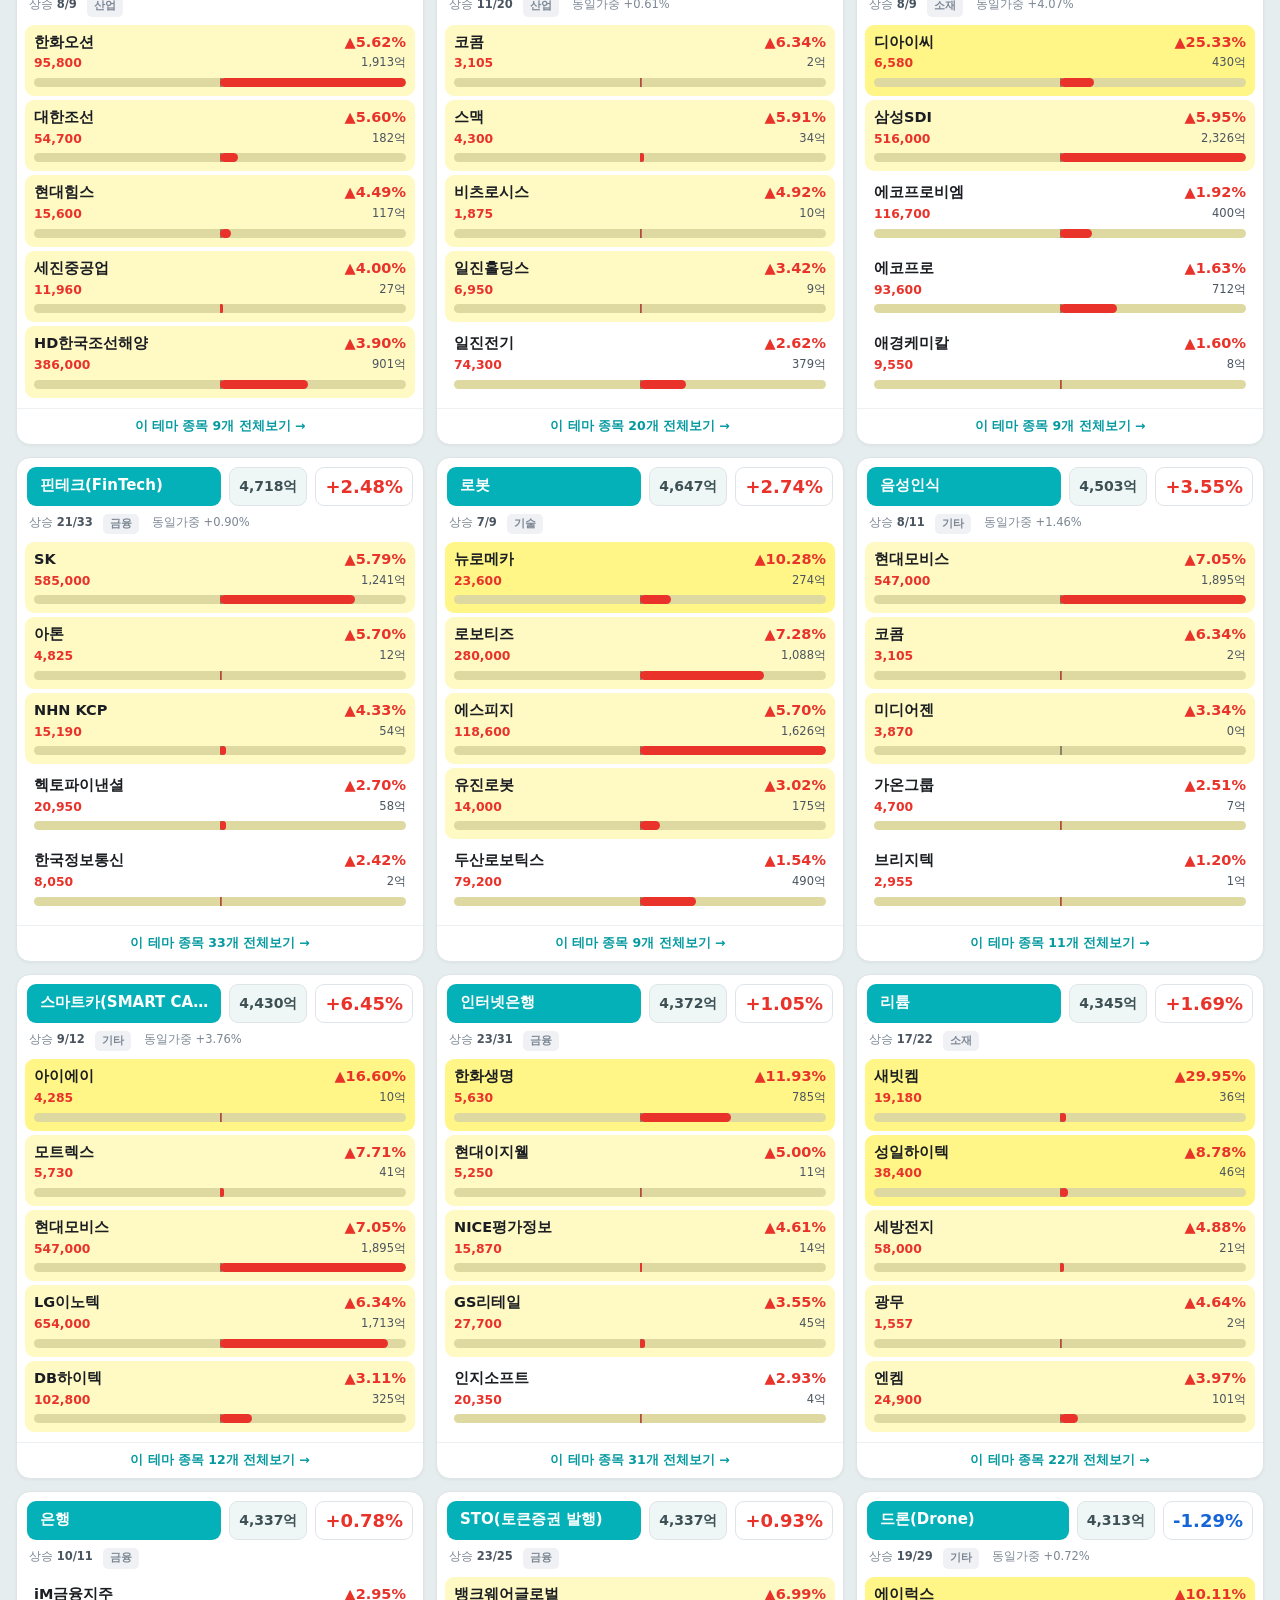
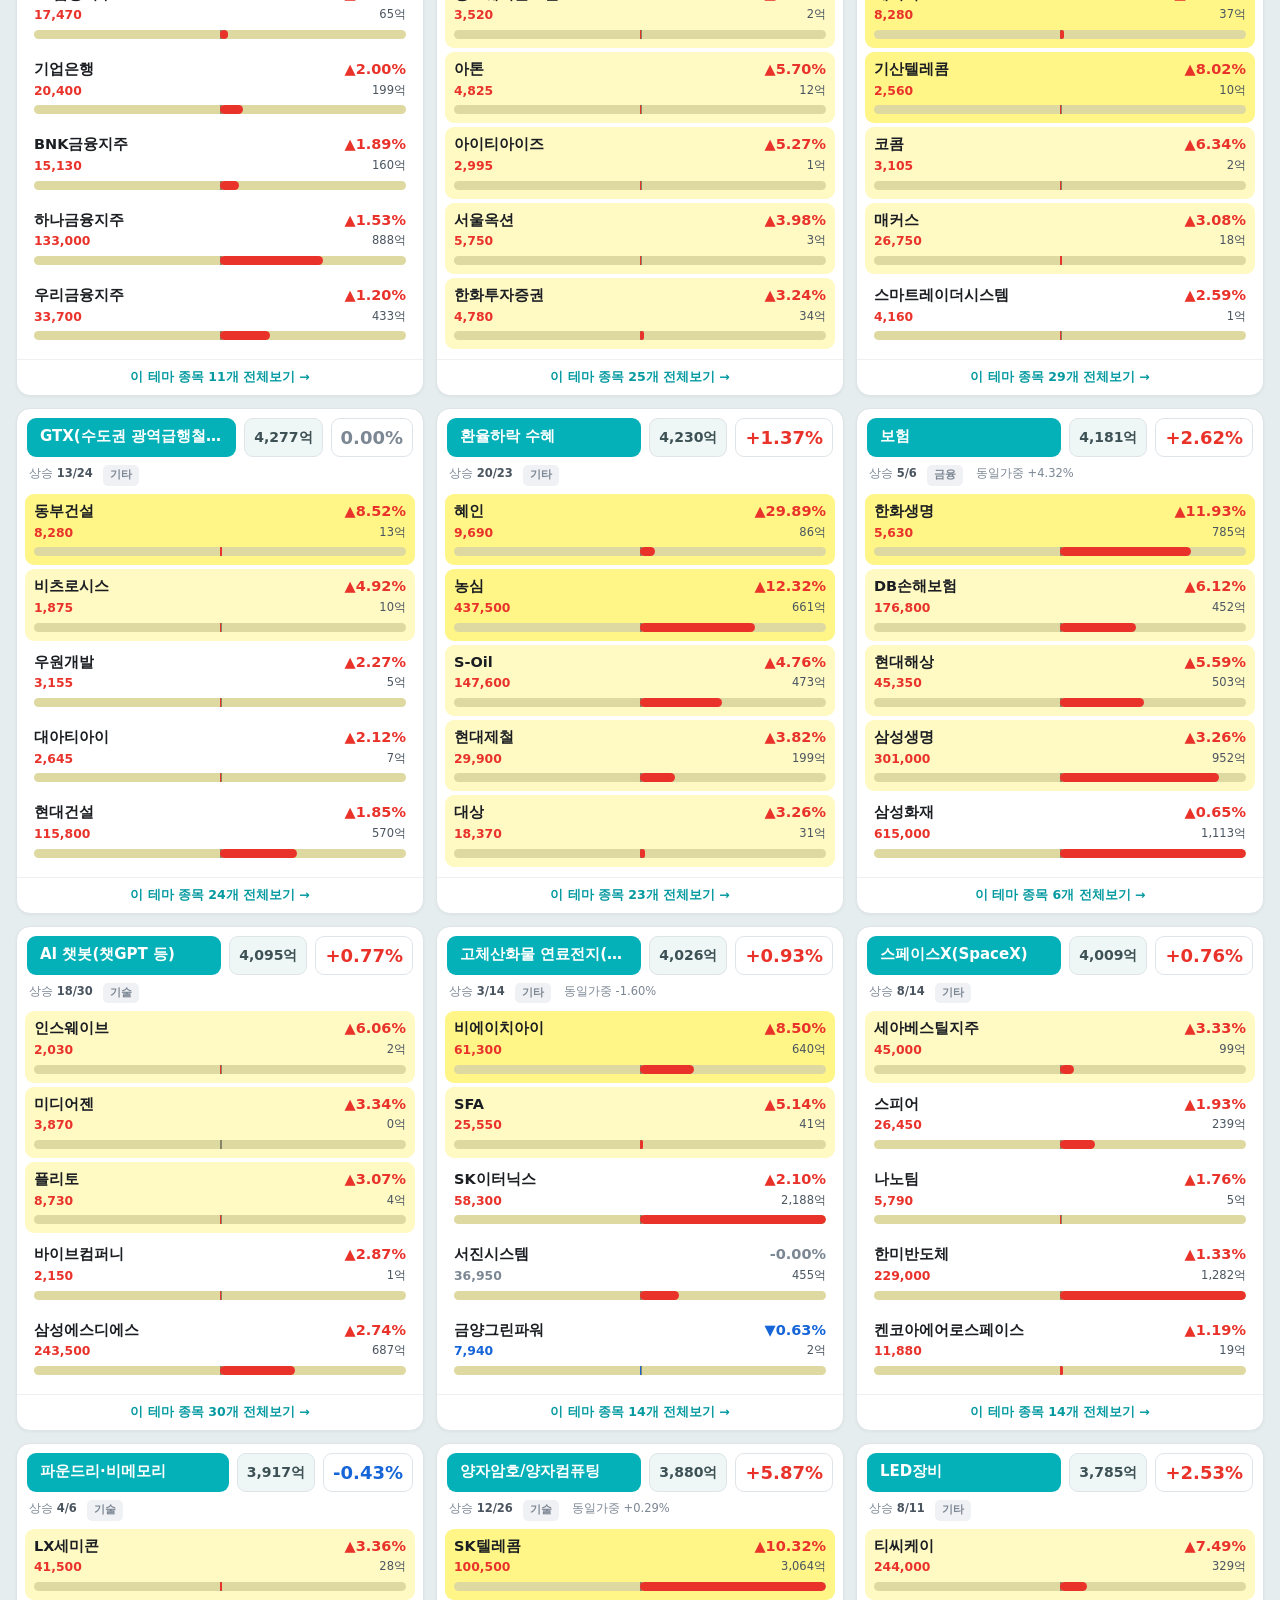
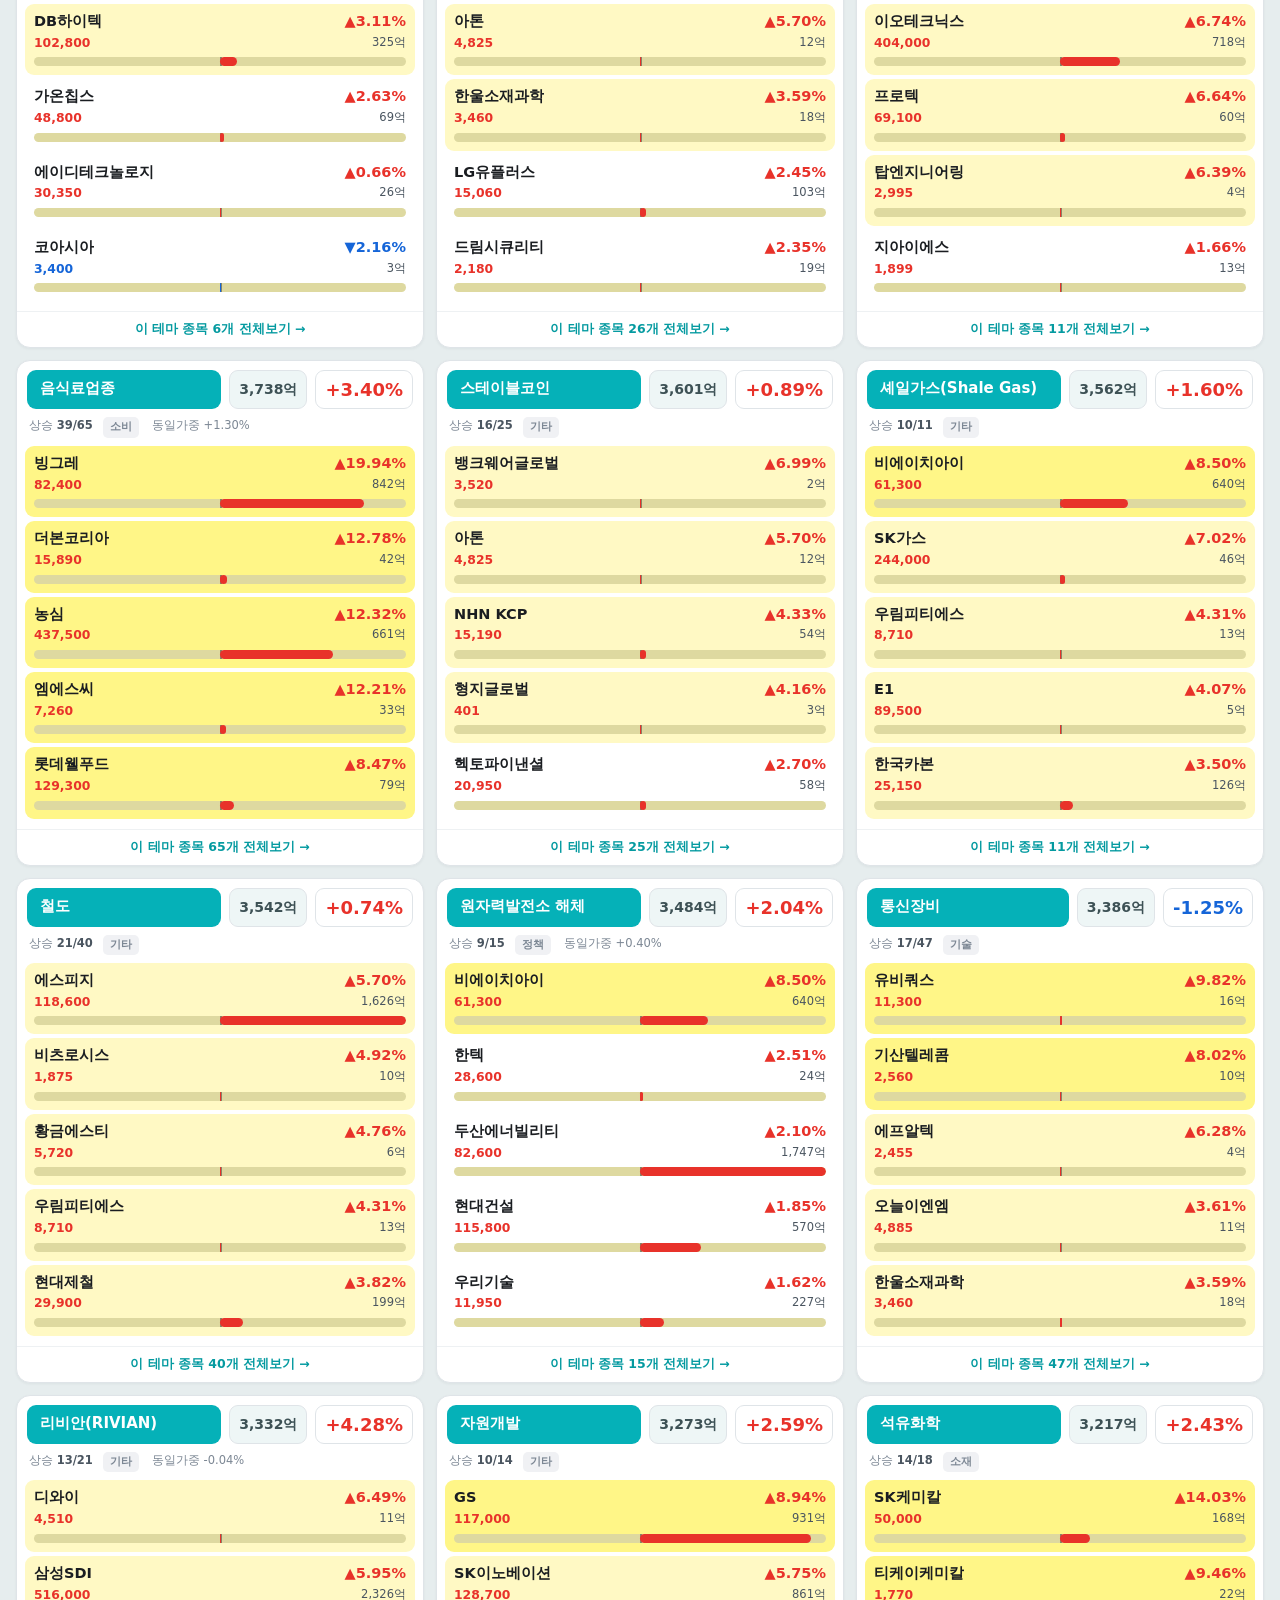
==== commit 7be1bef3: "Fix overseas snapshot loss during full-site deployments" ====
--- a/web/index.html
+++ b/web/index.html
@@ -1,607 +1,629 @@
-<!DOCTYPE html>
-<html lang="ko">
-<head>
-<meta charset="UTF-8">
-<meta name="viewport" content="width=device-width,initial-scale=1">
-<title>테마보드 — 국내주식 테마 대시보드</title>
-<meta name="description" content="거래대금 상위 종목을 테마별로 묶어 보여주고, 상승 사유 뉴스와 재무를 함께 확인하는 대시보드">
-<style>
-:root{
-  --teal:#05b1b8; --teal-d:#049aa0; --teal-l:#cdeef0;
-  --appbar:#dce5e6; --page:#e6edee;
-  --up:#e8322a; --up-bg:#fff687; --up-soft:#fff9c4; --down:#1565d8;
-  --gauge-track:#ded9a0;
-  --ink:#1a1d21; --ink2:#4a5560; --ink3:#7c8794;
-  --line:#dfe4e8; --line2:#eef1f3; --band:#f0f1f4;
-}
-*{box-sizing:border-box}
-body{margin:0;background:var(--page);color:var(--ink);
- font-family:-apple-system,BlinkMacSystemFont,"Apple SD Gothic Neo",Pretendard,system-ui,sans-serif;font-size:14px;line-height:1.5}
-button{font-family:inherit;cursor:pointer;border:none;background:none;color:inherit}
-.num{font-variant-numeric:tabular-nums}
-.up{color:var(--up)}.dn{color:var(--down)}.flat{color:var(--ink3)}
-.appbar{position:sticky;top:0;z-index:60;background:var(--appbar);border-bottom:1px solid #cfdadb}
-.appbar .in{max-width:1500px;margin:0 auto;padding:10px 16px;display:flex;align-items:center;gap:14px;flex-wrap:wrap}
-.logo{font-size:22px;font-weight:900;color:var(--teal);letter-spacing:-1px}
-.logo small{display:block;font-size:9px;font-weight:700;color:var(--ink3);margin-top:-3px}
-.gnb{display:flex;gap:2px;flex:1}
-.gnb button{padding:7px 14px;border-radius:8px;font-size:14px;font-weight:700;color:var(--ink2)}
-.gnb button.on{background:var(--teal);color:#fff}
-.stat{font-size:11.5px;color:var(--ink3);display:flex;align-items:center;gap:6px}
-.dot{width:7px;height:7px;border-radius:50%;background:#22c55e;animation:p 1.6s infinite}
-.dot.err{background:#e8322a;animation:none}
-@keyframes p{0%,100%{opacity:1}50%{opacity:.25}}
-.wrap{max-width:1500px;margin:0 auto;padding:14px 16px 80px}
-.bar{display:flex;gap:8px;align-items:center;margin-bottom:12px;flex-wrap:wrap}
-.seg{display:flex;background:#fff;border:1px solid var(--line);border-radius:9px;overflow:hidden}
-.seg button{padding:7px 14px;font-size:13px;font-weight:700;color:var(--ink2);border-right:1px solid var(--line2)}
-.seg button:last-child{border-right:none}
-.seg button.on{background:var(--teal);color:#fff}
-.note{background:#fff;border:1px dashed #c6ccd2;border-radius:12px;padding:11px 14px;font-size:12.5px;color:var(--ink2);margin-bottom:13px;line-height:1.7}
-.note b{color:var(--ink)}
-.err{background:#fff1f0;border:1px solid #fbc5c0;color:#b42318;border-radius:12px;padding:14px 16px;font-size:13px;line-height:1.8;white-space:pre-wrap;font-family:ui-monospace,Menlo,monospace}
-.cards{display:grid;grid-template-columns:repeat(auto-fill,minmax(330px,1fr));gap:12px}
-.cards.cp{grid-template-columns:repeat(3,1fr);gap:10px}
-.cards.cp .cpill{font-size:14px;padding:6px 11px}
-.cards.cp .cpct{font-size:16px;min-width:70px}
-.cards.cp .cval{font-size:13px}
-.cards.cp .chl{font-size:11.6px;padding:6px 9px;margin-bottom:6px}
-.cards.cp .cmore{padding:7px;font-size:11.8px}
-.chl b{color:var(--ink);font-weight:800;white-space:nowrap}
-.chl .tx{overflow:hidden;text-overflow:ellipsis;white-space:nowrap;flex:1}
-.chl .ok{color:#137a5c;font-weight:800}
-.card{background:#fff;border:1px solid var(--line);border-radius:14px;overflow:hidden;display:flex;flex-direction:column;box-shadow:0 1px 3px rgba(20,30,40,.05)}
-.card:hover{box-shadow:0 6px 18px rgba(20,30,40,.11)}
-.chead{display:flex;gap:8px;padding:9px 10px 8px}
-.cpill{background:var(--teal);color:#fff;font-weight:800;font-size:15px;padding:7px 13px;border-radius:9px;flex:1;cursor:pointer;
- overflow:hidden;text-overflow:ellipsis;white-space:nowrap}
-.cval{background:#eef6f6;border:1px solid var(--line);border-radius:9px;padding:5px 9px;font-weight:800;font-size:14px;color:#3d5155;display:flex;align-items:center;white-space:nowrap}
-.cpct{background:#fff;border:1px solid var(--line);border-radius:9px;padding:5px 9px;font-weight:900;font-size:18px;display:flex;align-items:center;min-width:76px;justify-content:flex-end}
-.cmeta{display:flex;gap:10px;padding:0 12px 8px;font-size:11.5px;color:var(--ink3);flex-wrap:wrap}
-.cmeta b{color:var(--ink2)}
-.chl{background:var(--band);margin:0 10px 8px;padding:8px 11px;border-radius:8px;font-size:12.6px;color:var(--ink2);cursor:pointer;
- display:flex;gap:6px}
-.chl span{overflow:hidden;text-overflow:ellipsis;white-space:nowrap}
-.rows{padding:0 8px 6px;flex:1}
-.row{padding:7px 9px 9px;border-radius:9px;margin-bottom:4px;cursor:pointer;position:relative}
-.row.hot{background:var(--up-bg)}.row.warm{background:var(--up-soft)}
-.row:hover{outline:2px solid var(--teal);outline-offset:-2px}
-.row .r1{display:flex;justify-content:space-between;gap:8px}
-.row .nm{font-weight:800;font-size:14.5px;overflow:hidden;text-overflow:ellipsis;white-space:nowrap}
-.row .pc{font-weight:900;font-size:14.5px;white-space:nowrap}
-.row .r2{display:flex;justify-content:space-between;font-size:12.4px;margin-top:1px}
-.row .vl{color:var(--ink2);font-size:11.5px}
-.gauge{height:9px;background:var(--gauge-track);border-radius:5px;margin-top:5px;position:relative;overflow:hidden}
-.gauge i{position:absolute;left:50%;top:0;bottom:0;background:var(--up);border-radius:5px}
-.gauge i.d{background:var(--down)}
-.gauge u{position:absolute;left:50%;top:-2px;bottom:-2px;width:2px;background:#333;opacity:.5}
-.cmore{padding:9px;font-size:12.5px;font-weight:700;color:var(--teal-d);border-top:1px solid var(--line2);width:100%}
-.cmore:hover{background:var(--teal-l)}
-.panel{background:#fff;border:1px solid var(--line);border-radius:14px;overflow:hidden}
-.ts{overflow-x:auto}
-table{border-collapse:collapse;width:100%;min-width:860px}
-th,td{padding:9px 11px;border-bottom:1px solid var(--line2);font-size:13px;white-space:nowrap}
-th{background:#f7f9f9;font-size:12px;font-weight:700;color:var(--ink2);text-align:left;position:sticky;top:0}
-th.r,td.r{text-align:right;font-variant-numeric:tabular-nums}
-tbody tr{cursor:pointer}tbody tr:hover{background:var(--teal-l)}
-.chip{display:inline-block;background:var(--teal-l);color:var(--teal-d);font-size:11px;font-weight:800;padding:2px 7px;border-radius:5px;margin-right:3px;cursor:pointer}
-.chip.g{background:var(--band);color:var(--ink3)}
-.badge{display:inline-block;font-size:10px;font-weight:800;padding:1px 5px;border-radius:4px;margin-left:4px}
-.badge.hi{background:#fee2e0;color:var(--up)}.badge.warn{background:#fef3c7;color:#92400e}
-.detail{position:fixed;inset:0;z-index:90;display:none}.detail.on{display:block}
-.detail .bg{position:absolute;inset:0;background:rgba(15,25,30,.42)}
-.detail .sheet{position:absolute;right:0;top:0;bottom:0;width:min(780px,100%);background:var(--page);overflow-y:auto;box-shadow:-8px 0 32px rgba(0,0,0,.2)}
-.dhead{position:sticky;top:0;background:var(--appbar);border-bottom:1px solid #cfdadb;padding:13px 18px;z-index:5}
-.dhead .x{position:absolute;right:12px;top:11px;font-size:20px;color:var(--ink3);padding:4px 9px;border-radius:8px}
-.dbody{padding:14px 18px 60px}
-.blk{background:#fff;border:1px solid var(--line);border-radius:13px;padding:14px 15px;margin-bottom:11px}
-.blk h4{margin:0 0 9px;font-size:14px;font-weight:800}
-.blk p{margin:0 0 8px;font-size:13.3px;color:var(--ink2);line-height:1.65}
-.ev{display:flex;gap:11px;padding:9px 0;border-bottom:1px dashed var(--line)}
-.ev:last-child{border-bottom:none}
-.ev .n{width:19px;height:19px;border-radius:50%;background:var(--teal);color:#fff;font-size:11px;font-weight:800;display:flex;align-items:center;justify-content:center;flex:none;margin-top:2px}
-.ev .t{font-size:13px;line-height:1.6}
-.ev .m{font-size:11.5px;color:var(--ink3);margin-top:2px}
-.ev a{color:var(--teal-d);font-weight:700;text-decoration:none;font-size:11.5px}
-.fin{display:grid;grid-template-columns:repeat(auto-fit,minmax(100px,1fr));gap:7px}
-.fin .f{background:#f8fafa;border:1px solid var(--line2);border-radius:9px;padding:9px;text-align:center}
-.fin .f .l{font-size:10.5px;color:var(--ink3);font-weight:700}
-.fin .f .v{font-size:16px;font-weight:900;margin:2px 0}
-.fin .f .c{font-size:10px;color:var(--ink3)}
-.disc{font-size:11.4px;color:var(--ink3);background:#fffbea;border:1px solid #f5e6b8;border-radius:8px;padding:8px 10px;margin-top:8px;line-height:1.6}
-.foot{max-width:1500px;margin:20px auto 0;padding:16px;font-size:11.6px;color:var(--ink3);border-top:1px solid var(--line);line-height:1.75}
-.load{text-align:center;padding:60px 20px;color:var(--ink3);font-size:14px}
-@media(max-width:900px){.cards{grid-template-columns:1fr}.gnb{order:3;width:100%}}
-
-.stale{background:#fffbea;border:1px solid #f5e6b8;color:#8a6d1f;border-radius:10px;padding:9px 13px;font-size:12.5px;margin-bottom:12px}
-</style>
-<style>
-.mktsw{display:inline-flex;gap:0;margin-right:10px;border:1px solid var(--teal,#2a8f8a);border-radius:9px;overflow:hidden}
-.mktsw button{border:0;border-radius:0;background:#fff;color:#5a6472;font-weight:800;font-size:14px;padding:7px 15px;cursor:pointer}
-.mktsw button.on{background:var(--teal,#2a8f8a);color:#fff}
-</style>
-</head>
-<body>
-<div class="appbar"><div class="in">
-  <div class="logo">테마보드<small>KIS + DART + NAVER</small></div>
-  <nav class="gnb">
-    <span class="mktsw">
-      <button class="on" data-m="kr" onclick="setMkt('kr')">국내</button>
-      <button data-m="us" onclick="setMkt('us')">해외</button>
-    </span>
-    <button class="on" data-k="home" onclick="go('home')">마켓</button>
-    <button data-k="rank" onclick="go('rank')">랭킹</button>
-    <a href="guide.html" style="padding:7px 14px;border-radius:8px;font-size:14px;font-weight:700;color:var(--teal-d);text-decoration:none;border:1px solid var(--teal);margin-left:4px">📖 화면 보는 법</a>
-  </nav>
-  <button id="adminbtn" onclick="openAdmin()" style="display:none;padding:7px 13px;border-radius:8px;font-size:13.5px;font-weight:800;border:1px solid var(--teal);background:#eefafa;color:var(--teal-d,#04868c);cursor:pointer;margin-left:8px">관리자</button>
-  <button id="authbtn" onclick="openAuth()" style="padding:7px 13px;border-radius:8px;font-size:13.5px;font-weight:800;border:1px solid #d8dee4;background:#fff;color:#333;cursor:pointer;margin-left:8px">로그인</button>
-  <div class="stat"><span class="dot" id="dot"></span><span id="stat">불러오는 중…</span></div>
-</div></div>
-<div class="wrap" id="view"><div class="load">데이터를 불러오는 중입니다…</div></div>
-<div class="foot">
-  데이터 출처: 한국투자증권 OpenAPI · 금융감독원 DART · 네이버 뉴스 검색 API.
-  화면의 수치는 <b id="snapts">스냅샷</b> 기준이며 실시간이 아닙니다.<br>
-  본 화면의 정보는 투자 참고용이며 투자 권유나 종목 추천이 아닙니다. 투자 결과에 대한 책임은 투자자 본인에게 있습니다.
-</div>
-<div class="detail" id="dt"><div class="bg" onclick="closeDt()"></div><div class="sheet" id="sheet"></div></div>
-
-<script>
-const $=id=>document.getElementById(id);
-const nf=n=>(n==null?'-':Number(n).toLocaleString('ko-KR'));
-const pct=r=>(r>0?'+':'')+Number(r).toFixed(2)+'%';
-const cls=r=>r>0?'up':(r<0?'dn':'flat');
-const arw=r=>r>0?'▲':(r<0?'▼':'-');
-let MKT='kr';
-const vfmt=v=>v==null?'-':(MKT==='us'
-  ? (v>=1000?(v/1000).toFixed(1).replace(/\.0$/,'')+'B$':nf(Math.round(v))+'M$')
-  : (v>=10000?(v/10000).toFixed(1).replace(/\.0$/,'')+'조':nf(v)+'억'));
-const vv=v=>v==null?'-':(MKT==='us'?nf(Math.round(v))+'M$':nf(v)+'억');
-let RAW=null, D=null, cur='home', sortKey='value', minv=300, topN=0, wgt='cap', compact=false, dedup=true, dupN=0;
-let DETAIL=null, ME=null;
-
-// 테마를 '거래대금 상위 topN 종목'만으로 다시 계산한다.
-// topN=0 이면 원래대로 전체 구성 종목을 쓴다.
-function tview(t){
-  const S=RAW.stocks;
-  if(!topN||!t.codes||t.codes.length<=topN) return t;
-  const pick=[...t.codes].sort((a,b)=>((S[b]||{}).value||0)-((S[a]||{}).value||0)).slice(0,topN);
-  let val=0,cap=0,wsum=0,rsum=0,up=0;
-  pick.forEach(c=>{const x=S[c]||{}; const r=x.rate||0, cp=x.cap||0;
-    val+=x.value||0; cap+=cp; wsum+=cp*r; rsum+=r; if(r>0)up++;});
-  const byRate=[...pick].sort((a,b)=>((S[b]||{}).rate||0)-((S[a]||{}).rate||0));
-  return {...t, codes:byRate, value:Math.round(val),
-    pct:+((cap?wsum/cap:rsum/pick.length)).toFixed(2),
-    pct_eq:+(rsum/pick.length).toFixed(2),
-    up, n:pick.length, picked:true};
-}
-function applyFilter(){
-  const keep=RAW.themes.map(tview).map(t=>({...t,pct:(wgt==='eq'?t.pct_eq:t.pct)}))
-                       .filter(t=>t.value>=minv);
-  const codes=new Set(); keep.forEach(t=>t.codes.forEach(c=>codes.add(c)));
-  D={...RAW, themes:keep, hidden:RAW.themes.length-keep.length,
-     ranking:RAW.ranking.filter(c=>codes.has(c))};
-}
-async function load(){
-  try{
-    const r=await fetch((MKT==='us'?'data_us.json':'data.json')+'?t='+Date.now());
-    RAW=await r.json(); applyFilter(); checkMe();
-    const age=(Date.now()-new Date(RAW.ts.replace(' ','T')+'+09:00').getTime())/60000;
-    $('dot').className='dot'+(age>90?' err':'');
-    $('stat').textContent=`${RAW.ts} 기준 · 테마 ${RAW.themes.length} · 종목 ${RAW.scanned}`;
-    $('snapts').textContent=RAW.ts;
-    render();
-  }catch(e){
-    $('dot').className='dot err'; $('stat').textContent='로딩 실패';
-    $('view').innerHTML=`<div class="err">${MKT==='us'?'data_us.json':'data.json'} 을 불러오지 못했습니다.\n\n${e.message}</div>`;
-  }
-}
-function setMkt(m){
-  if(MKT===m) return;
-  MKT=m; minv=(m==='us'?5:300); RAW=null; D=null;
-  document.querySelectorAll('[data-m]').forEach(b=>b.classList.toggle('on',b.dataset.m===m));
-  $('view').innerHTML='<div class="load">데이터를 불러오는 중입니다…</div>';
-  load();
-}
-function go(k){cur=k;document.querySelectorAll('[data-k]').forEach(b=>b.classList.toggle('on',b.dataset.k===k));render();}
-function render(){ if(!D)return; cur==='home'?viewHome():viewRank(); }
-
-function viewHome(){
-  let ts=[...D.themes];
-  if(sortKey==='value')ts.sort((a,b)=>b.value-a.value);
-  if(sortKey==='pct')ts.sort((a,b)=>b.pct-a.pct);
-  if(sortKey==='ratio')ts.sort((a,b)=>(b.up/b.n)-(a.up/a.n));
-  dupN=0;
-  if(dedup){ const _r=dedupThemes(ts); dupN=ts.length-_r.length; ts=_r; }
-  const age=Math.round((Date.now()-new Date(D.ts.replace(' ','T')+'+09:00').getTime())/60000);
-  $('view').innerHTML=`
-  ${age>20?`<div class="stale">⏱ 이 화면은 <b>${D.ts}</b> 기준 스냅샷입니다 (약 ${age}분 전). 실시간 시세가 아닙니다.</div>`:''}
-  <div class="note">${MKT==='us'
-    ? `미국 <b>나스닥·뉴욕·아멕스</b> 기준입니다. 시세는 <b>실시간(0분 지연)</b>이며 거래대금 단위는 <b>백만달러</b>입니다.${usHours()}
-       조회된 <b>${D.scanned}종목</b>을 업종·테마별로 묶었습니다.`
-    : `거래대금은 <b>KRX + NXT(대체거래소) 합산</b> 기준입니다.${afterHours()}
-       사전의 <b>${D.universe}종목</b> 중 <b>${D.scanned}종목</b>을 조회해 테마별로 묶었습니다.`}
-  테마 <b>${D.theme_total}개</b> 중 조건을 넘긴 <b>${D.themes.length}개</b>만 표시합니다${D.hidden?` (거래대금 ${MKT==='us'?minv+'M$':minv+'억'} 미만 ${D.hidden}개 숨김)`:''}.
-  ${dupN?`<br><b style="color:var(--teal-d,#04868c)">구성 종목이 겹치는 테마 ${dupN}개를 접었습니다.</b> 같은 대형주를 공유하는 테마(예: S7·아이폰·IT대표주)가 화면을 다 차지하지 않도록, 성격이 다른 테마가 올라오게 정리한 것입니다.`:''}
-  ${topN?`<br><b style="color:var(--teal-d,#04868c)">테마마다 거래대금 상위 ${topN}종목만으로 거래대금·등락률을 다시 계산했습니다.</b> 대형주가 섞여 희석되는 것을 막아, 그날 실제로 주도한 테마가 위로 올라옵니다.`:''}</div>
-  <div class="bar"><div class="seg">
-    ${[['value','거래대금순'],['pct','등락률순'],['ratio','상승비율순']].map(([k,l])=>
-      `<button class="${sortKey===k?'on':''}" onclick="sortKey='${k}';viewHome()">${l}</button>`).join('')}
-  </div>
-  <div class="seg"><button class="${compact?'on':''}" onclick="compact=!compact;viewHome()">${compact?'✓ 한눈에':'한눈에'}</button></div>
-  <div class="seg"><button class="${dedup?'on':''}" onclick="dedup=!dedup;viewHome()">${dedup?'✓ 중복 테마 정리':'중복 테마 정리'}</button></div>
-  <select style="padding:7px 10px;font-size:13px;font-weight:700;color:var(--ink2);border:1px solid var(--line);border-radius:9px;background:#fff"
-    onchange="minv=+this.value;applyFilter();viewHome()">
-    ${(MKT==='us'
-        ? [[0,'테마 거래대금 전체'],[5,'5M$ 이상'],[20,'20M$ 이상'],[50,'50M$ 이상'],[200,'200M$ 이상'],[1000,'1B$ 이상']]
-        : [[0,'테마 거래대금 전체'],[100,'100억 이상'],[300,'300억 이상'],[500,'500억 이상'],[1000,'1,000억 이상'],[3000,'3,000억 이상']])
-      .map(([v,l])=>`<option value="${v}" ${minv===v?'selected':''}>${l}</option>`).join('')}
-  </select>
-  <select style="padding:7px 10px;font-size:13px;font-weight:700;color:var(--ink2);border:1px solid var(--line);border-radius:9px;background:#fff"
-    onchange="topN=+this.value;applyFilter();viewHome()">
-    ${[[0,'테마 구성 전체'],[3,'주도 3종목'],[5,'주도 5종목'],[10,'주도 10종목'],[20,'주도 20종목']]
-      .map(([v,l])=>`<option value="${v}" ${topN===v?'selected':''}>${l}</option>`).join('')}
-  </select>
-  <select style="padding:7px 10px;font-size:13px;font-weight:700;color:var(--ink2);border:1px solid var(--line);border-radius:9px;background:#fff"
-    onchange="wgt=this.value;applyFilter();viewHome()">
-    ${[['cap','시총가중'],['eq','동일가중']].map(([v,l])=>
-      `<option value="${v}" ${wgt===v?'selected':''}>${l}</option>`).join('')}
-  </select></div>
-  <div class="cards${compact?' cp':''}">${(compact?ts.slice(0,6):ts).map(cardHTML).join('')||'<div class="load">조건에 맞는 테마가 없습니다.</div>'}</div>`;
-}
-// 테마를 끌어올린 종목의 '상승 사유'를 테마 카드 대표 문장으로 쓴다.
-// 이미 판독해 둔 결과(details)를 재사용하므로 추가 호출이 없다.
-// 스냅샷 기준시각이 15:30 을 넘었으면 시간외(NXT) 구간임을 알린다.
-// 이때는 KRX 가 멈춰 있어 통합값의 변화가 곧 NXT 의 움직임이다.
-function usHours(){
-  const h=new Date().getUTCHours()*60+new Date().getUTCMinutes();
-  const open=13*60+30, close=20*60;           // 미국 정규장(UTC, 서머타임 기준)
-  if(h>=open&&h<close) return ` <b style="color:var(--teal-d,#04868c)">지금 미국 정규장이 열려 있습니다.</b>`;
-  return ` <b>미국장 마감 기준입니다.</b> 정규장은 한국시간 밤 22:30~05:00(서머타임) 입니다.`;
-}
-function afterHours(){
-  const ts=(D&&D.ts)||''; const hm=ts.slice(11,16).replace(':','');
-  if(!hm) return '';
-  const n=parseInt(hm,10);
-  if(n>=1530&&n<=2010)
-    return ` <b style="color:var(--teal-d,#04868c)">15:30 이후 — 정규장은 종가로 멈춰 있고, 지금 움직이는 것은 NXT 시간외(15:30~20:00)입니다.</b>`;
-  return '';
-}
-function themeHead(t){
-  const H=RAW.heads||{};
-  for(const c of (t.codes||[])){
-    if(H[c]) return {code:c, name:(RAW.stocks[c]||{}).name||'', headline:H[c], verified:true};
-  }
-  return null;
-}
-// ── 중복 테마 정리 ───────────────────────────────────────────────────────
-// 테마마다 '거래대금 상위 10종목'을 대표 얼굴로 보고,
-// 이미 뽑힌 테마와 60% 이상 겹치면 같은 테마로 간주해 건너뛴다.
-// 이름이 달라도(HBM·고대역폭메모리 vs HBM(고대역폭메모리)) 구성이 같으면 하나만 남는다.
-function faceCodes(t, k){
-  const S=RAW.stocks;
-  return [...(t.codes||[])]
-    .sort((a,b)=>((S[b]||{}).value||0)-((S[a]||{}).value||0))
-    .slice(0, k||10);
-}
-function dedupThemes(list){
-  const out=[], faces=[];
-  for(const t of list){
-    const c=new Set(faceCodes(t,10));
-    if(!c.size){ out.push(t); faces.push(c); continue; }
-    let dup=false;
-    for(const f of faces){
-      if(!f.size) continue;
-      let hit=0; c.forEach(x=>{ if(f.has(x)) hit++; });
-      if(hit / Math.min(c.size, f.size) >= 0.6){ dup=true; break; }
-    }
-    if(!dup){ out.push(t); faces.push(c); }
-  }
-  return out;
-}
-function cardHTML(t){
-  const codes=t.codes.slice(0,compact?3:5);
-  const hd=themeHead(t);
-  const maxV=Math.max(...t.codes.map(c=>D.stocks[c].value),1);
-  return `<div class="card">
-    <div class="chead"><div class="cpill" onclick="openTheme('${t.id}')">${t.name}</div>
-      <div class="cval num">${vfmt(t.value)}</div>
-      <div class="cpct ${cls(t.pct)} num">${pct(t.pct)}</div></div>
-    ${hd?`<div class="chl" title="${hd.headline}" onclick="openStock('${hd.code}')">
-      <b>${hd.name}</b><span class="tx">${hd.headline}</span>${hd.verified?'<span class="ok">✓</span>':''}</div>`:''}
-    <div class="cmeta"><span>상승 <b>${t.up}/${t.n}</b>${t.picked?` <span style="color:var(--teal)">주도 ${t.n}</span>`:''}</span>
-      <span class="chip g">${t.cat}</span>
-      ${Math.abs(t.pct-t.pct_eq)>1.5?`<span>동일가중 ${pct(t.pct_eq)}</span>`:''}</div>
-    <div class="rows">${codes.map(c=>rowHTML(c,maxV)).join('')}</div>
-    <button class="cmore" onclick="openTheme('${t.id}')">이 테마 종목 ${t.n}개 전체보기 →</button></div>`;
-}
-function rowHTML(c,maxV){
-  const s=D.stocks[c];
-  const hot=s.rate>=8?'hot':(s.rate>=3?'warm':'');
-  const w=Math.min(50,Math.abs(s.value)/maxV*50);
-  return `<div class="row ${hot}" onclick="openStock('${c}')">
-    <div class="r1"><span class="nm">${s.name}</span><span class="pc ${cls(s.rate)} num">${arw(s.rate)}${Math.abs(s.rate).toFixed(2)}%</span></div>
-    <div class="r2"><span class="${cls(s.rate)} num" style="font-weight:700">${nf(s.price)}</span><span class="vl num">${vv(s.value)}</span></div>
-    <div class="gauge"><u></u><i class="${s.rate<0?'d':''}" style="${s.rate<0?`right:50%;left:auto;width:${w}%`:`width:${w}%`}"></i></div></div>`;
-}
-function viewRank(){
-  const codes=D.ranking.slice(0,60);
-  const dist={};
-  codes.slice(0,20).forEach(c=>{const t=(D.stocks[c].themes||[])[0];
-    if(t){const nm=(D.themes.find(x=>x.id===t)||{}).name||t; dist[nm]=(dist[nm]||0)+1;}});
-  const tot=Object.values(dist).reduce((a,b)=>a+b,0)||1;
-  const pal=['#05b1b8','#f0a02c','#7c5cd6','#2f9e5e','#e8322a','#3b82f6','#94a3b8'];
-  const de=Object.entries(dist).sort((a,b)=>b[1]-a[1]);
-  $('view').innerHTML=`
-  <div class="note"><b>거래대금 상위 ${codes.length}종목</b>. 테마 컬럼으로 쏠림이 보입니다.</div>
-  ${de.length?`<div style="display:flex;height:24px;border-radius:7px;overflow:hidden;margin-bottom:11px;border:1px solid var(--line)">
-    ${de.map(([n,v],i)=>`<div style="width:${v/tot*100}%;background:${pal[i%pal.length]};color:#fff;font-size:10.5px;font-weight:800;display:flex;align-items:center;justify-content:center;white-space:nowrap;overflow:hidden">${v/tot>0.1?n:''}</div>`).join('')}</div>`:''}
-  <div class="panel"><div class="ts"><table>
-  <thead><tr><th>순위</th><th>종목명</th><th>테마</th><th class="r">현재가</th><th class="r">전일대비</th><th class="r">등락률</th><th class="r">거래대금</th><th class="r">시가총액</th><th class="r">PER</th></tr></thead>
-  <tbody>${codes.map((c,i)=>{const s=D.stocks[c];
-    const ts=(s.themes||[]).map(id=>D.themes.find(x=>x.id===id)).filter(Boolean).slice(0,2);
-    return `<tr onclick="openStock('${c}')">
-      <td class="r num" style="color:var(--ink3)">${i+1}</td>
-      <td><b>${s.name}</b><div style="font-size:10.5px;color:var(--ink3)">${c}${s.market?' · '+s.market:''}</div></td>
-      <td>${ts.map(t=>`<span class="chip" onclick="event.stopPropagation();openTheme('${t.id}')">${t.name}</span>`).join('')||'<span class="chip g">미분류</span>'}</td>
-      <td class="r num"><b>${nf(s.price)}</b></td>
-      <td class="r num ${cls(s.rate)}">${s.diff>0?'+':''}${nf(s.diff)}</td>
-      <td class="r num ${cls(s.rate)}"><b>${arw(s.rate)}${Math.abs(s.rate).toFixed(2)}%</b></td>
-      <td class="r num">${vv(s.value)}</td><td class="r num">${vfmt(s.cap)}</td>
-      <td class="r num">${s.per?s.per.toFixed(1):'-'}</td></tr>`}).join('')}
-  </tbody></table></div></div>`;
-}
-function openDt(h){$('sheet').innerHTML=h;$('dt').classList.add('on');document.body.style.overflow='hidden';$('sheet').scrollTop=0;}
-function closeDt(){$('dt').classList.remove('on');document.body.style.overflow='';}
-document.addEventListener('keydown',e=>{if(e.key==='Escape')closeDt();});
-function fb(l,v,tag){return `<div class="f"><div class="l">${l}</div><div class="v">${v}</div><div class="c">${tag?`<b style="color:#e8322a">${tag}</b>`:''}</div></div>`}
-
-
-// ── 관리자 화면 ──────────────────────────────────────────────────────────
-// 이메일 인증을 마친 사람이 명부에 쌓인다. [승인] 을 누르면 그 즉시 열린다.
-// 다시 배포할 필요가 없다 — 명부가 코드가 아니라 저장소에 있기 때문이다.
-function dfmt(t){ if(!t) return '-'; const d=new Date(t);
-  return `${d.getMonth()+1}/${d.getDate()} ${String(d.getHours()).padStart(2,'0')}:${String(d.getMinutes()).padStart(2,'0')}`; }
-async function openAdmin(){
-  openDt(`<div class="dhead"><div style="font-size:20px;font-weight:900">회원 관리</div>
-    <button class="x" onclick="closeDt()">✕</button></div>
-    <div class="dbody"><div class="blk"><p id="ad_body">불러오는 중…</p></div></div>`);
-  loadAdmin();
-}
-async function loadAdmin(){
-  let j;
-  try{ const r=await fetch('/api/admin/members?t='+Date.now()); j=await r.json();
-       if(!r.ok) throw new Error(j.msg||j.error||('HTTP '+r.status)); }
-  catch(e){ const b=$('ad_body'); if(b) b.innerHTML=`<span style="color:#b42318">${e.message}</span>`; return; }
-  const ms=j.members||[];
-  const wait=ms.filter(m=>m.status!=='approved'), ok=ms.filter(m=>m.status==='approved');
-  // 표 대신 가로 배치 — 좁은 화면에서도 버튼이 잘리지 않는다
-  const bs='padding:5px 10px;border-radius:7px;font-weight:800;cursor:pointer;font-size:12.5px';
-  const row=m=>`<div style="display:flex;align-items:center;gap:10px;padding:9px 0;border-bottom:1px solid var(--line)">
-    <div style="flex:1;min-width:0">
-      <div style="font-weight:700;word-break:break-all;font-size:13.5px">${m.email}</div>
-      <div style="color:var(--ink3);font-size:11.5px">가입 ${dfmt(m.created)} · 최근 ${dfmt(m.seen)}</div>
-    </div>
-    <div style="flex:none;white-space:nowrap">
-      ${m.status==='approved'
-        ? `<button onclick="setMember('${m.email}','revoke')" style="${bs};border:1px solid #d8dee4;background:#fff">해제</button>`
-        : `<button onclick="setMember('${m.email}','approve')" style="${bs};border:0;background:var(--teal-d,#04868c);color:#fff">승인</button>`}
-      <button onclick="setMember('${m.email}','remove')" title="명부에서 지우기" style="${bs};margin-left:4px;border:1px solid #f0d0cd;background:#fff;color:#b42318">삭제</button>
-    </div></div>`;
-  const tbl=(list,empty)=>list.length
-    ? list.map(row).join('')
-    : `<p style="color:var(--ink3);margin:4px 0 0">${empty}</p>`;
-  $('ad_body').outerHTML=`
-    <h4>승인 대기 ${wait.length}명</h4>
-    ${tbl(wait,'대기 중인 분이 없습니다.')}
-    <h4 style="margin-top:18px">승인됨 ${ok.length}명</h4>
-    ${tbl(ok,'아직 없습니다.')}
-    ${j.fixed?`<div class="disc">환경변수에 고정된 계정: <b>${j.fixed}</b><br>
-      이 계정들은 명부와 상관없이 항상 열립니다. 비상용이라 이 화면에서는 못 바꿉니다.</div>`:''}
-    <div class="disc">[승인] 을 누르면 <b>즉시 반영</b>됩니다. 다시 배포하지 않으셔도 됩니다.
-      상대방이 이미 로그인해 계시면 새로고침만 하시면 열립니다.</div>`;
-}
-async function setMember(email, action){
-  if(action==='remove' && !confirm(email+' 을 명부에서 지울까요?')) return;
-  try{
-    const r=await fetch('/api/admin/member',{method:'POST',
-      headers:{'Content-Type':'application/json'},body:JSON.stringify({email,action})});
-    if(!r.ok){ const j=await r.json().catch(()=>({})); alert(j.msg||j.error||('HTTP '+r.status)); return; }
-  }catch(e){ alert('네트워크 오류: '+e.message); return; }
-  DETAIL=null; openAdmin();
-}
-
-// ── 회원 전용 상세 ───────────────────────────────────────────────────────
-// 첫 화면(테마 카드 · 종목 시세 · 랭킹 · 대표 문장)은 누구나 볼 수 있다.
-// 종목을 눌렀을 때 나오는 상세(상승 사유 근거 · 재무 · 뉴스)만 회원에게 열린다.
-// 데이터 자체가 다른 파일(priv/detail.json)로 나뉘어 있고 서버가 지키므로,
-// 화면만 가린 것이 아니라 실제로 내려받을 수 없다.
-async function checkMe(){
-  try{ const r=await fetch('/api/me'); ME=await r.json(); }catch(e){ ME=null; }
-  const b=$('authbtn'); if(!b) return;
-  if(ME&&ME.email) b.textContent = ME.paid ? '회원 ✓' : '승인 대기';
-  else b.textContent = '로그인';
-  const ab=$('adminbtn'); if(ab) ab.style.display = (ME&&ME.admin) ? '' : 'none';
-}
-let DETAIL_MKT=null;
-async function needDetail(){
-  if(DETAIL && DETAIL_MKT===MKT) return true;
-  DETAIL=null; DETAIL_MKT=MKT;
-  let r;
-  try{ r=await fetch((MKT==='us'?'priv/detail_us.json':'priv/detail.json')+'?t='+Date.now()); }
-  catch(e){ lockSheet('상세를 불러오지 못했습니다', e.message); return false; }
-  if(r.status===401){ openAuth(); return false; }
-  if(r.status===402){ let j={}; try{ j=await r.json(); }catch(e){} payWall(j); return false; }
-  if(!r.ok){ lockSheet('상세를 불러오지 못했습니다', 'HTTP '+r.status); return false; }
-  const j=await r.json(); DETAIL=j.details||j; return true;
-}
-function lockSheet(title, msg){
-  openDt(`<div class="dhead"><div style="font-size:20px;font-weight:900">${title}</div>
-    <button class="x" onclick="closeDt()">✕</button></div>
-    <div class="dbody"><div class="blk"><p>${msg||''}</p></div></div>`);
-}
-function payWall(j){
-  const u=(j&&j.pay_url)||'';
-  openDt(`<div class="dhead"><div style="font-size:20px;font-weight:900">회원 전용 정보입니다</div>
-    <button class="x" onclick="closeDt()">✕</button></div>
-  <div class="dbody"><div class="blk" style="border-left:3px solid var(--teal)">
-    <h4>🔒 상세는 결제 후 열립니다</h4>
-    <p><b>${(j&&j.email)||''}</b> 으로 로그인되어 있습니다.<br>
-       테마·거래대금·등락률·랭킹은 지금처럼 계속 보실 수 있고,<br>
-       종목을 눌렀을 때 나오는 <b>상승 사유 근거 기사 · 재무 8지표 · 관련 뉴스</b>는 회원에게만 열립니다.</p>
-    ${u?`<p style="margin-top:14px"><a href="${u}" target="_blank" rel="noopener"
-       style="display:inline-block;padding:12px 20px;border-radius:10px;background:var(--teal-d,#04868c);color:#fff;font-weight:800;text-decoration:none">결제하고 이용하기 →</a></p>`
-      :`<div class="disc">결제 페이지가 아직 연결되지 않았습니다. 관리자 승인 후 바로 열립니다.</div>`}
-  </div></div>`);
-}
-function openAuth(){
-  openDt(`<div class="dhead"><div style="font-size:20px;font-weight:900">이메일로 로그인</div>
-    <button class="x" onclick="closeDt()">✕</button></div>
-  <div class="dbody"><div class="blk">
-    <p>테마·거래대금·등락률·랭킹은 <b>로그인 없이</b> 보실 수 있습니다.<br>
-       종목을 눌렀을 때 나오는 <b>상승 사유 근거 기사 · 재무 · 뉴스</b>만 회원에게 열립니다.</p>
-    <div style="display:flex;gap:8px;margin:14px 0 0">
-      <input id="au_em" type="email" autocomplete="email" placeholder="name@example.com"
-             style="flex:1;padding:11px 12px;border:1px solid #d8dee4;border-radius:9px;font-size:15px">
-      <button id="au_b1" onclick="sendCode()"
-             style="padding:11px 16px;border:0;border-radius:9px;background:var(--teal-d,#04868c);color:#fff;font-weight:800;cursor:pointer;white-space:nowrap">인증번호 받기</button>
-    </div>
-    <div id="au_s2" style="display:none;margin-top:10px">
-      <div style="display:flex;gap:8px">
-        <input id="au_cd" inputmode="numeric" maxlength="6" placeholder="6자리 숫자"
-             style="flex:1;padding:11px 12px;border:1px solid #d8dee4;border-radius:9px;font-size:15px;letter-spacing:4px">
-        <button onclick="verifyCode()"
-             style="padding:11px 22px;border:0;border-radius:9px;background:#111;color:#fff;font-weight:800;cursor:pointer">확인</button>
-      </div>
-      <div class="disc">인증번호는 <b>5분</b> 동안 쓸 수 있습니다. 메일이 안 오면 스팸함도 확인해 주세요.</div>
-    </div>
-    <div id="au_msg" style="margin-top:12px;font-size:13.5px;color:var(--ink2);white-space:pre-line"></div>
-    ${ME&&ME.email?`<div class="disc">현재 <b>${ME.email}</b> 로 로그인되어 있습니다.
-      <a href="#" onclick="doLogout();return false;" style="color:var(--teal-d,#04868c);font-weight:800">로그아웃</a></div>`:''}
-  </div></div>`);
-  setTimeout(()=>{const e=$('au_em'); if(e){ if(ME&&ME.email)e.value=ME.email; e.focus(); }},60);
-}
-function auMsg(t,bad){ const m=$('au_msg'); if(m){ m.textContent=t; m.style.color=bad?'#b42318':'var(--ink2)'; } }
-async function sendCode(){
-  const em=($('au_em').value||'').trim();
-  if(!/^[^\s@]+@[^\s@]+\.[^\s@]{2,}$/.test(em)){ auMsg('이메일 주소를 다시 확인해 주세요.',1); return; }
-  const b=$('au_b1'); b.disabled=true; b.textContent='보내는 중…'; auMsg('');
-  try{
-    const r=await fetch('/api/login',{method:'POST',headers:{'Content-Type':'application/json'},
-                                     body:JSON.stringify({email:em})});
-    const j=await r.json();
-    if(!r.ok){ auMsg(j.msg||'발송에 실패했습니다. 잠시 후 다시 시도해 주세요.',1); }
-    else{
-      $('au_s2').style.display='block';
-      if(j.dev_code) auMsg('시험 모드 — 인증번호 '+j.dev_code);
-      else auMsg(j.sent?(em+' 으로 인증번호를 보냈습니다.'):(j.msg||''), !j.sent);
-      const c=$('au_cd'); if(c)c.focus();
-    }
-  }catch(e){ auMsg('네트워크 오류: '+e.message,1); }
-  b.disabled=false; b.textContent='인증번호 받기';
-}
-async function verifyCode(){
-  const em=($('au_em').value||'').trim(), cd=($('au_cd').value||'').replace(/\D/g,'');
-  if(cd.length!==6){ auMsg('6자리 숫자를 입력해 주세요.',1); return; }
-  try{
-    const r=await fetch('/api/verify',{method:'POST',headers:{'Content-Type':'application/json'},
-                                      body:JSON.stringify({email:em,code:cd})});
-    const j=await r.json();
-    if(!r.ok){ auMsg('인증번호가 맞지 않거나 시간이 지났습니다. 다시 받아 주세요.',1); return; }
-    ME=j; DETAIL=null; checkMe();
-    if(j.paid){ closeDt(); }
-    else payWall(j);
-  }catch(e){ auMsg('네트워크 오류: '+e.message,1); }
-}
-async function doLogout(){
-  try{ await fetch('/api/logout',{method:'POST'}); }catch(e){}
-  ME=null; DETAIL=null; checkMe(); closeDt();
-}
-
-async function openStock(code){
-  const s=D.stocks[code];
-  if(!await needDetail()) return;
-  const j=(DETAIL||{})[code];
-  const ts=(s.themes||[]).map(id=>D.themes.find(x=>x.id===id)).filter(Boolean);
-  if(!j){ return openDt(`<div class="dhead"><div style="font-size:21px;font-weight:900">${s.name}</div>
-    <button class="x" onclick="closeDt()">✕</button></div>
-    <div class="dbody"><div class="blk"><h4>${nf(s.price)}원 ${pct(s.rate)}</h4>
-    <p>거래대금 ${vv(s.value)}${MKT==='us'?'':` · 시가총액 ${vfmt(s.cap)} · PER ${s.per?s.per.toFixed(1):'-'}`}</p>
-    <div class="disc">이 종목은 상세 스냅샷(상위 종목 한정)에 포함되지 않아 뉴스·재무를 표시할 수 없습니다.</div></div></div>`); }
-  const f=j.financial, R=j.reason;
-  openDt(`
-  <div class="dhead">
-    <div style="font-size:11.5px;color:var(--ink3);font-weight:700">${code}${s.market?' · '+s.market:''}</div>
-    <div style="display:flex;align-items:baseline;gap:12px;flex-wrap:wrap;margin-top:2px">
-      <div style="font-size:21px;font-weight:900">${s.name}</div>
-      <div class="${cls(s.rate)} num" style="font-size:21px;font-weight:900">${MKT==='us'?'$'+nf(s.price):nf(s.price)}</div>
-      <div class="${cls(s.rate)} num" style="font-size:14.5px;font-weight:800">${arw(s.rate)}${nf(Math.abs(s.diff))} (${pct(s.rate)})</div></div>
-    <div style="margin-top:6px">${ts.map(t=>`<span class="chip" onclick="openTheme('${t.id}')">${t.name}</span>`).join('')||'<span class="chip g">테마 미분류</span>'}</div>
-    <button class="x" onclick="closeDt()">✕</button></div>
-  <div class="dbody">
-    <div class="blk" style="border-left:3px solid var(--teal)">
-      <h4>⚡ 이 종목이 오른 이유
-        ${R&&R.verified?'<span style="font-size:10.5px;font-weight:800;padding:2px 7px;border-radius:4px;background:#e6f7ee;color:#0f7a45;margin-left:6px">✓ 기사 본문 확인</span>':(R&&R.source==='headline'?'<span style="font-size:10.5px;font-weight:800;padding:2px 7px;border-radius:4px;background:#fff4e5;color:#a15c00;margin-left:6px">뉴스 제목 기준</span>':'')}</h4>
-      ${R&&R.headline?`<p style="font-size:15px;font-weight:800;color:var(--ink);margin:0 0 10px">${R.headline}</p>`:''}
-      ${R&&R.status==='ok'?`
-        ${R.evidences.map((e,i)=>`<div class="ev"><div class="n">${i+1}</div><div>
-          <div class="t">${e.text||e.title}</div>
-          <div class="m">${e.time} · ${e.text?`<span style="color:var(--ink3)">${e.title.slice(0,34)}</span>`:''}${e.url?` · <a href="${e.url}" target="_blank" rel="noopener">원문 →</a>`:''}</div></div></div>`).join('')}
-        ${R.theme_context?`<div style="margin-top:9px;padding:9px 11px;background:#f5fbfb;border-radius:8px;font-size:12.8px;color:var(--ink2)">📊 ${R.theme_context}</div>`:''}
-        <div class="disc">${R.verified?`AI가 기사 <b>본문 ${R.read||0}건</b>을 읽고 정리한 내용입니다. 사실 확인을 위해 <b>원문을 함께 확인</b>해 주세요.`:(R.source==='headline'?`AI가 <b>뉴스 제목 ${R.read||0}건</b>만 읽고 정리한 내용입니다. 본문을 확인하지 않았으므로 <b>국내 종목보다 근거가 약합니다.</b>`:'뉴스는 자동 수집·선별한 것으로 <b>주가 변동의 원인임을 보장하지 않습니다.</b>')} 투자 권유가 아닙니다.</div>`
-      :`<p>${(R&&R.msg)||'뚜렷한 공시·뉴스가 확인되지 않습니다.'}</p>
-        ${R&&R.theme_context?`<div style="padding:9px 11px;background:#f5fbfb;border-radius:8px;font-size:12.8px">📊 ${R.theme_context}</div>`:''}`}
-    </div>
-    ${MKT==='us'?'':`
-    <div class="blk">
-      <h4>💰 재무 ${f?`<span style="font-size:11px;font-weight:600;color:var(--ink3)">기준 ${f.period} · DART</span>`:''}</h4>
-      ${f?`<div class="fin">
-        ${fb('시가총액',vfmt(s.cap))}${fb('PER',s.per?s.per.toFixed(1)+'배':'-')}${fb('PBR',s.pbr?s.pbr.toFixed(1)+'배':'-')}
-        ${fb('매출액',f.revenue?nf(Math.round(f.revenue/1e8))+'억':'-')}
-        ${fb('당기순이익',f.net!=null?nf(Math.round(f.net/1e8))+'억':'-',f.net<0?'적자':'')}
-        ${fb('영업이익률',f.opm!=null?f.opm+'%':'-',f.opm<0?'적자':'')}
-        ${fb('부채비율',f.debt!=null?f.debt.toFixed(0)+'%':'-',f.debt>150?'주의':'')}
-        ${fb('ROE',f.roe!=null?f.roe.toFixed(1)+'%':'-')}</div>
-      ${(f.opm<0||f.net<0)?`<div class="disc" style="background:#fef2f2;border-color:#fbd5d1;color:#b42318">⚠ 최근 보고서 기준 <b>${f.opm<0&&f.net<0?'영업적자·순손실':(f.opm<0?'영업적자':'순손실')}</b>입니다.</div>`:''}
-      <div class="disc">DART 확정 공시 기준이라 실시간이 아닙니다.</div>`
-      :`<p style="color:var(--ink3)">DART에서 재무를 가져오지 못했습니다.</p>`}
-    </div>`}
-    ${(j.news||[]).length?`<div class="blk"><h4>📰 관련 뉴스</h4>
-      ${j.news.map(n=>`<div class="ev"><div class="n" style="background:var(--ink3)">·</div><div>
-        <div class="t">${n.title}</div><div class="m">${n.time}${n.source?' · '+n.source:''}${n.url?` · <a href="${n.url}" target="_blank" rel="noopener">원문 →</a>`:''}</div></div></div>`).join('')}</div>`:''}
-  </div>`);
-}
-
-function openTheme(id){
-  const t=RAW.themes.find(x=>x.id===id)||D.themes.find(x=>x.id===id);
-  if(!t) return;
-  const rows=t.codes.map(c=>D.stocks[c]||RAW.stocks[c]).filter(Boolean);
-  const quiet=(RAW.theme_stocks&&RAW.theme_stocks[id]||[]).filter(n=>!rows.some(s=>s.name===n));
-  openDt(`
-  <div class="dhead">
-    <div style="font-size:11.5px;color:var(--ink3);font-weight:700">테마 상세</div>
-    <div style="display:flex;align-items:baseline;gap:11px;margin-top:2px">
-      <div style="font-size:21px;font-weight:900">${t.name}</div>
-      <div class="${cls(t.pct)} num" style="font-size:20px;font-weight:900">${pct(t.pct)}</div></div>
-    <div style="font-size:12.3px;color:var(--ink2);margin-top:3px">
-      거래대금 <b>${vfmt(t.value)}</b> · 조회된 <b>${t.n}</b>종목 (사전 등록 ${t.total}종목) · 상승 <b>${t.up}</b>종목</div>
-    <button class="x" onclick="closeDt()">✕</button></div>
-  <div class="dbody">
-    <div class="blk" style="padding:0;overflow:hidden">
-      <div style="padding:14px 15px 9px"><h4 style="margin:0">📋 구성 종목</h4></div>
-      <div class="ts"><table style="min-width:560px">
-      <thead><tr><th>종목명</th><th class="r">현재가</th><th class="r">등락률</th><th class="r">거래대금</th><th class="r">시가총액</th><th class="r">PER</th></tr></thead>
-      <tbody>${rows.map(s=>`<tr onclick="openStock('${s.code}')">
-        <td><b>${s.name}</b></td><td class="r num">${nf(s.price)}</td>
-        <td class="r num ${cls(s.rate)}"><b>${pct(s.rate)}</b></td>
-        <td class="r num">${vv(s.value)}</td><td class="r num">${vfmt(s.cap)}</td>
-        <td class="r num">${s.per?s.per.toFixed(1):'-'}</td></tr>`).join('')}</tbody></table></div></div>
-    ${quiet.length?`<div class="blk"><h4>😴 오늘 조용한 구성 종목</h4>
-      <p style="font-size:12.5px">거래대금이 낮아 상위권에 없는 종목입니다. <b>순환매 후발주 후보</b>로 볼 수 있습니다.</p>
-      <div>${quiet.map(n=>`<span class="chip g">${n}</span>`).join(' ')}</div></div>`:''}
-  </div>`);
-}
-load();
-setInterval(load, 180000);
-</script>
-</body>
+<!DOCTYPE html>
+<html lang="ko">
+<head>
+<meta charset="UTF-8">
+<meta name="viewport" content="width=device-width,initial-scale=1">
+<title>테마보드 — 국내주식 테마 대시보드</title>
+<meta name="description" content="거래대금 상위 종목을 테마별로 묶어 보여주고, 상승 사유 뉴스와 재무를 함께 확인하는 대시보드">
+<style>
+:root{
+  --teal:#05b1b8; --teal-d:#049aa0; --teal-l:#cdeef0;
+  --appbar:#dce5e6; --page:#e6edee;
+  --up:#e8322a; --up-bg:#fff687; --up-soft:#fff9c4; --down:#1565d8;
+  --gauge-track:#ded9a0;
+  --ink:#1a1d21; --ink2:#4a5560; --ink3:#7c8794;
+  --line:#dfe4e8; --line2:#eef1f3; --band:#f0f1f4;
+}
+*{box-sizing:border-box}
+body{margin:0;background:var(--page);color:var(--ink);
+ font-family:-apple-system,BlinkMacSystemFont,"Apple SD Gothic Neo",Pretendard,system-ui,sans-serif;font-size:14px;line-height:1.5}
+button{font-family:inherit;cursor:pointer;border:none;background:none;color:inherit}
+.num{font-variant-numeric:tabular-nums}
+.up{color:var(--up)}.dn{color:var(--down)}.flat{color:var(--ink3)}
+.appbar{position:sticky;top:0;z-index:60;background:var(--appbar);border-bottom:1px solid #cfdadb}
+.appbar .in{max-width:1500px;margin:0 auto;padding:10px 16px;display:flex;align-items:center;gap:14px;flex-wrap:wrap}
+.logo{font-size:22px;font-weight:900;color:var(--teal);letter-spacing:-1px}
+.logo small{display:block;font-size:9px;font-weight:700;color:var(--ink3);margin-top:-3px}
+.gnb{display:flex;gap:2px;flex:1}
+.gnb button{padding:7px 14px;border-radius:8px;font-size:14px;font-weight:700;color:var(--ink2)}
+.gnb button.on{background:var(--teal);color:#fff}
+.stat{font-size:11.5px;color:var(--ink3);display:flex;align-items:center;gap:6px}
+.dot{width:7px;height:7px;border-radius:50%;background:#22c55e;animation:p 1.6s infinite}
+.dot.err{background:#e8322a;animation:none}
+@keyframes p{0%,100%{opacity:1}50%{opacity:.25}}
+.wrap{max-width:1500px;margin:0 auto;padding:14px 16px 80px}
+.bar{display:flex;gap:8px;align-items:center;margin-bottom:12px;flex-wrap:wrap}
+.seg{display:flex;background:#fff;border:1px solid var(--line);border-radius:9px;overflow:hidden}
+.seg button{padding:7px 14px;font-size:13px;font-weight:700;color:var(--ink2);border-right:1px solid var(--line2)}
+.seg button:last-child{border-right:none}
+.seg button.on{background:var(--teal);color:#fff}
+.note{background:#fff;border:1px dashed #c6ccd2;border-radius:12px;padding:11px 14px;font-size:12.5px;color:var(--ink2);margin-bottom:13px;line-height:1.7}
+.note b{color:var(--ink)}
+.err{background:#fff1f0;border:1px solid #fbc5c0;color:#b42318;border-radius:12px;padding:14px 16px;font-size:13px;line-height:1.8;white-space:pre-wrap;font-family:ui-monospace,Menlo,monospace}
+.cards{display:grid;grid-template-columns:repeat(auto-fill,minmax(330px,1fr));gap:12px}
+.cards.cp{grid-template-columns:repeat(3,1fr);gap:10px}
+.cards.cp .cpill{font-size:14px;padding:6px 11px}
+.cards.cp .cpct{font-size:16px;min-width:70px}
+.cards.cp .cval{font-size:13px}
+.cards.cp .chl{font-size:11.6px;padding:6px 9px;margin-bottom:6px}
+.cards.cp .cmore{padding:7px;font-size:11.8px}
+.chl b{color:var(--ink);font-weight:800;white-space:nowrap}
+.chl .tx{overflow:hidden;text-overflow:ellipsis;white-space:nowrap;flex:1}
+.chl .ok{color:#137a5c;font-weight:800}
+.card{background:#fff;border:1px solid var(--line);border-radius:14px;overflow:hidden;display:flex;flex-direction:column;box-shadow:0 1px 3px rgba(20,30,40,.05)}
+.card:hover{box-shadow:0 6px 18px rgba(20,30,40,.11)}
+.chead{display:flex;gap:8px;padding:9px 10px 8px}
+.cpill{background:var(--teal);color:#fff;font-weight:800;font-size:15px;padding:7px 13px;border-radius:9px;flex:1;cursor:pointer;
+ overflow:hidden;text-overflow:ellipsis;white-space:nowrap}
+.cval{background:#eef6f6;border:1px solid var(--line);border-radius:9px;padding:5px 9px;font-weight:800;font-size:14px;color:#3d5155;display:flex;align-items:center;white-space:nowrap}
+.cpct{background:#fff;border:1px solid var(--line);border-radius:9px;padding:5px 9px;font-weight:900;font-size:18px;display:flex;align-items:center;min-width:76px;justify-content:flex-end}
+.cmeta{display:flex;gap:10px;padding:0 12px 8px;font-size:11.5px;color:var(--ink3);flex-wrap:wrap}
+.cmeta b{color:var(--ink2)}
+.chl{background:var(--band);margin:0 10px 8px;padding:8px 11px;border-radius:8px;font-size:12.6px;color:var(--ink2);cursor:pointer;
+ display:flex;gap:6px}
+.chl span{overflow:hidden;text-overflow:ellipsis;white-space:nowrap}
+.rows{padding:0 8px 6px;flex:1}
+.row{padding:7px 9px 9px;border-radius:9px;margin-bottom:4px;cursor:pointer;position:relative}
+.row.hot{background:var(--up-bg)}.row.warm{background:var(--up-soft)}
+.row:hover{outline:2px solid var(--teal);outline-offset:-2px}
+.row .r1{display:flex;justify-content:space-between;gap:8px}
+.row .nm{font-weight:800;font-size:14.5px;overflow:hidden;text-overflow:ellipsis;white-space:nowrap}
+.row .pc{font-weight:900;font-size:14.5px;white-space:nowrap}
+.row .r2{display:flex;justify-content:space-between;font-size:12.4px;margin-top:1px}
+.row .vl{color:var(--ink2);font-size:11.5px}
+.gauge{height:9px;background:var(--gauge-track);border-radius:5px;margin-top:5px;position:relative;overflow:hidden}
+.gauge i{position:absolute;left:50%;top:0;bottom:0;background:var(--up);border-radius:5px}
+.gauge i.d{background:var(--down)}
+.gauge u{position:absolute;left:50%;top:-2px;bottom:-2px;width:2px;background:#333;opacity:.5}
+.cmore{padding:9px;font-size:12.5px;font-weight:700;color:var(--teal-d);border-top:1px solid var(--line2);width:100%}
+.cmore:hover{background:var(--teal-l)}
+.panel{background:#fff;border:1px solid var(--line);border-radius:14px;overflow:hidden}
+.ts{overflow-x:auto}
+table{border-collapse:collapse;width:100%;min-width:860px}
+th,td{padding:9px 11px;border-bottom:1px solid var(--line2);font-size:13px;white-space:nowrap}
+th{background:#f7f9f9;font-size:12px;font-weight:700;color:var(--ink2);text-align:left;position:sticky;top:0}
+th.r,td.r{text-align:right;font-variant-numeric:tabular-nums}
+tbody tr{cursor:pointer}tbody tr:hover{background:var(--teal-l)}
+.chip{display:inline-block;background:var(--teal-l);color:var(--teal-d);font-size:11px;font-weight:800;padding:2px 7px;border-radius:5px;margin-right:3px;cursor:pointer}
+.chip.g{background:var(--band);color:var(--ink3)}
+.badge{display:inline-block;font-size:10px;font-weight:800;padding:1px 5px;border-radius:4px;margin-left:4px}
+.badge.hi{background:#fee2e0;color:var(--up)}.badge.warn{background:#fef3c7;color:#92400e}
+.detail{position:fixed;inset:0;z-index:90;display:none}.detail.on{display:block}
+.detail .bg{position:absolute;inset:0;background:rgba(15,25,30,.42)}
+.detail .sheet{position:absolute;right:0;top:0;bottom:0;width:min(780px,100%);background:var(--page);overflow-y:auto;box-shadow:-8px 0 32px rgba(0,0,0,.2)}
+.dhead{position:sticky;top:0;background:var(--appbar);border-bottom:1px solid #cfdadb;padding:13px 18px;z-index:5}
+.dhead .x{position:absolute;right:12px;top:11px;font-size:20px;color:var(--ink3);padding:4px 9px;border-radius:8px}
+.dbody{padding:14px 18px 60px}
+.blk{background:#fff;border:1px solid var(--line);border-radius:13px;padding:14px 15px;margin-bottom:11px}
+.blk h4{margin:0 0 9px;font-size:14px;font-weight:800}
+.blk p{margin:0 0 8px;font-size:13.3px;color:var(--ink2);line-height:1.65}
+.ev{display:flex;gap:11px;padding:9px 0;border-bottom:1px dashed var(--line)}
+.ev:last-child{border-bottom:none}
+.ev .n{width:19px;height:19px;border-radius:50%;background:var(--teal);color:#fff;font-size:11px;font-weight:800;display:flex;align-items:center;justify-content:center;flex:none;margin-top:2px}
+.ev .t{font-size:13px;line-height:1.6}
+.ev .m{font-size:11.5px;color:var(--ink3);margin-top:2px}
+.ev a{color:var(--teal-d);font-weight:700;text-decoration:none;font-size:11.5px}
+.fin{display:grid;grid-template-columns:repeat(auto-fit,minmax(100px,1fr));gap:7px}
+.fin .f{background:#f8fafa;border:1px solid var(--line2);border-radius:9px;padding:9px;text-align:center}
+.fin .f .l{font-size:10.5px;color:var(--ink3);font-weight:700}
+.fin .f .v{font-size:16px;font-weight:900;margin:2px 0}
+.fin .f .c{font-size:10px;color:var(--ink3)}
+.disc{font-size:11.4px;color:var(--ink3);background:#fffbea;border:1px solid #f5e6b8;border-radius:8px;padding:8px 10px;margin-top:8px;line-height:1.6}
+.foot{max-width:1500px;margin:20px auto 0;padding:16px;font-size:11.6px;color:var(--ink3);border-top:1px solid var(--line);line-height:1.75}
+.load{text-align:center;padding:60px 20px;color:var(--ink3);font-size:14px}
+@media(max-width:900px){.cards{grid-template-columns:1fr}.gnb{order:3;width:100%}}
+
+.stale{background:#fffbea;border:1px solid #f5e6b8;color:#8a6d1f;border-radius:10px;padding:9px 13px;font-size:12.5px;margin-bottom:12px}
+</style>
+<style>
+.mktsw{display:inline-flex;gap:0;margin-right:10px;border:1px solid var(--teal,#2a8f8a);border-radius:9px;overflow:hidden}
+.mktsw button{border:0;border-radius:0;background:#fff;color:#5a6472;font-weight:800;font-size:14px;padding:7px 15px;cursor:pointer}
+.mktsw button.on{background:var(--teal,#2a8f8a);color:#fff}
+</style>
+</head>
+<body>
+<div class="appbar"><div class="in">
+  <div class="logo">테마보드<small>KIS + DART + NAVER</small></div>
+  <nav class="gnb">
+    <span class="mktsw">
+      <button class="on" data-m="kr" onclick="setMkt('kr')">국내</button>
+      <button data-m="us" onclick="setMkt('us')">해외</button>
+    </span>
+    <button class="on" data-k="home" onclick="go('home')">마켓</button>
+    <button data-k="rank" onclick="go('rank')">랭킹</button>
+    <a href="guide.html" style="padding:7px 14px;border-radius:8px;font-size:14px;font-weight:700;color:var(--teal-d);text-decoration:none;border:1px solid var(--teal);margin-left:4px">📖 화면 보는 법</a>
+  </nav>
+  <button id="adminbtn" onclick="openAdmin()" style="display:none;padding:7px 13px;border-radius:8px;font-size:13.5px;font-weight:800;border:1px solid var(--teal);background:#eefafa;color:var(--teal-d,#04868c);cursor:pointer;margin-left:8px">관리자</button>
+  <button id="authbtn" onclick="openAuth()" style="padding:7px 13px;border-radius:8px;font-size:13.5px;font-weight:800;border:1px solid #d8dee4;background:#fff;color:#333;cursor:pointer;margin-left:8px">로그인</button>
+  <div class="stat"><span class="dot" id="dot"></span><span id="stat">불러오는 중…</span></div>
+</div></div>
+<div class="wrap" id="view"><div class="load">데이터를 불러오는 중입니다…</div></div>
+<div class="foot">
+  데이터 출처: 한국투자증권 OpenAPI · 금융감독원 DART · 네이버 뉴스 검색 API.
+  화면의 수치는 <b id="snapts">스냅샷</b> 기준이며 실시간이 아닙니다.<br>
+  본 화면의 정보는 투자 참고용이며 투자 권유나 종목 추천이 아닙니다. 투자 결과에 대한 책임은 투자자 본인에게 있습니다.
+</div>
+<div class="detail" id="dt"><div class="bg" onclick="closeDt()"></div><div class="sheet" id="sheet"></div></div>
+
+<script>
+const $=id=>document.getElementById(id);
+const nf=n=>(n==null?'-':Number(n).toLocaleString('ko-KR'));
+const pct=r=>(r>0?'+':'')+Number(r).toFixed(2)+'%';
+const cls=r=>r>0?'up':(r<0?'dn':'flat');
+const arw=r=>r>0?'▲':(r<0?'▼':'-');
+let MKT=new URLSearchParams(location.search).get('market')==='us'?'us':'kr';
+const vfmt=v=>v==null?'-':(MKT==='us'
+  ? (v>=1000?(v/1000).toFixed(1).replace(/\.0$/,'')+'B$':nf(Math.round(v))+'M$')
+  : (v>=10000?(v/10000).toFixed(1).replace(/\.0$/,'')+'조':nf(v)+'억'));
+const vv=v=>v==null?'-':(MKT==='us'?nf(Math.round(v))+'M$':nf(v)+'억');
+let RAW=null, D=null, cur='home', sortKey='value', minv=(MKT==='us'?5:300), topN=0, wgt='cap', compact=false, dedup=true, dupN=0;
+let DETAIL=null, ME=null;
+
+// 테마를 '거래대금 상위 topN 종목'만으로 다시 계산한다.
+// topN=0 이면 원래대로 전체 구성 종목을 쓴다.
+function tview(t){
+  const S=RAW.stocks;
+  if(!topN||!t.codes||t.codes.length<=topN) return t;
+  const pick=[...t.codes].sort((a,b)=>((S[b]||{}).value||0)-((S[a]||{}).value||0)).slice(0,topN);
+  let val=0,cap=0,wsum=0,rsum=0,up=0;
+  pick.forEach(c=>{const x=S[c]||{}; const r=x.rate||0, cp=x.cap||0;
+    val+=x.value||0; cap+=cp; wsum+=cp*r; rsum+=r; if(r>0)up++;});
+  const byRate=[...pick].sort((a,b)=>((S[b]||{}).rate||0)-((S[a]||{}).rate||0));
+  return {...t, codes:byRate, value:Math.round(val),
+    pct:+((cap?wsum/cap:rsum/pick.length)).toFixed(2),
+    pct_eq:+(rsum/pick.length).toFixed(2),
+    up, n:pick.length, picked:true};
+}
+function applyFilter(){
+  const keep=RAW.themes.map(tview).map(t=>({...t,pct:(wgt==='eq'?t.pct_eq:t.pct)}))
+                       .filter(t=>t.value>=minv);
+  const codes=new Set(); keep.forEach(t=>t.codes.forEach(c=>codes.add(c)));
+  D={...RAW, themes:keep, hidden:RAW.themes.length-keep.length,
+     ranking:RAW.ranking.filter(c=>codes.has(c))};
+}
+let loadVersion=0;
+async function fetchMarketSnapshot(market){
+  const file=market==='us'?'data_us.json':'data.json';
+  for(const suffix of ['?t='+Date.now(),'']){
+    try{
+      const r=await fetch(file+suffix,{cache:'no-store'});
+      if(!r.ok)continue;
+      const data=await r.json();
+      if(!data||!Array.isArray(data.themes)||!Array.isArray(data.ranking)||
+         !data.stocks||typeof data.stocks!=='object'||!Object.keys(data.stocks).length||
+         typeof data.ts!=='string'||(market==='us'&&data.market!=='US')||
+         (market==='kr'&&data.market==='US'))continue;
+      return data;
+    }catch(_){}
+  }
+  throw new Error('snapshot_unavailable');
+}
+async function load(){
+  const market=MKT,version=++loadVersion;
+  try{
+    const data=await fetchMarketSnapshot(market);
+    if(version!==loadVersion||market!==MKT)return;
+    RAW=data; document.querySelectorAll('[data-m]').forEach(b=>b.classList.toggle('on',b.dataset.m===market)); applyFilter(); checkMe(); if(typeof loadNgt==='function')await loadNgt();
+    if(version!==loadVersion||market!==MKT)return;
+    const age=(Date.now()-new Date(RAW.ts.replace(' ','T')+'+09:00').getTime())/60000;
+    $('dot').className='dot'+(age>90?' err':'');
+    $('stat').textContent=`${RAW.ts} 기준 · 테마 ${RAW.themes.length} · 종목 ${RAW.scanned}${age>1440?' · 저장 데이터 (최신 수집 대기)':''}`;
+    $('snapts').textContent=RAW.ts;
+    render();
+  }catch(e){
+    if(version!==loadVersion||market!==MKT)return;
+    $('dot').className='dot err'; $('stat').textContent='데이터 연결 대기';
+    $('view').innerHTML=`<div class="err">${market==='us'?'해외주식':'국내주식'} 데이터를 아직 불러오지 못했습니다.<br>잠시 후 다시 시도해 주세요. 계속되면 데이터 갱신 상태를 확인해 주세요.<br><button type="button" onclick="load()" style="margin-top:14px;padding:8px 14px;cursor:pointer">다시 불러오기</button></div>`;
+  }
+}
+
+function setMkt(m){
+  if(MKT===m) return;
+  MKT=m; minv=(m==='us'?5:300); RAW=null; D=null;
+  document.querySelectorAll('[data-m]').forEach(b=>b.classList.toggle('on',b.dataset.m===m));
+  $('view').innerHTML='<div class="load">데이터를 불러오는 중입니다…</div>';
+  load();
+}
+function go(k){cur=k;document.querySelectorAll('[data-k]').forEach(b=>b.classList.toggle('on',b.dataset.k===k));render();}
+function render(){ if(!D)return; cur==='home'?viewHome():viewRank(); }
+
+function viewHome(){
+  let ts=[...D.themes];
+  if(sortKey==='value')ts.sort((a,b)=>b.value-a.value);
+  if(sortKey==='pct')ts.sort((a,b)=>b.pct-a.pct);
+  if(sortKey==='ratio')ts.sort((a,b)=>(b.up/b.n)-(a.up/a.n));
+  dupN=0;
+  if(dedup){ const _r=dedupThemes(ts); dupN=ts.length-_r.length; ts=_r; }
+  const age=Math.round((Date.now()-new Date(D.ts.replace(' ','T')+'+09:00').getTime())/60000);
+  $('view').innerHTML=`
+  ${age>20?`<div class="stale">⏱ 이 화면은 <b>${D.ts}</b> 기준 스냅샷입니다 (약 ${age}분 전). 실시간 시세가 아닙니다.</div>`:''}
+  <div class="note">${MKT==='us'
+    ? `미국 <b>나스닥·뉴욕·아멕스</b> 기준입니다. 시세는 <b>실시간(0분 지연)</b>이며 거래대금 단위는 <b>백만달러</b>입니다.${usHours()}
+       조회된 <b>${D.scanned}종목</b>을 업종·테마별로 묶었습니다.`
+    : `거래대금은 <b>KRX + NXT(대체거래소) 합산</b> 기준입니다.${afterHours()}
+       사전의 <b>${D.universe}종목</b> 중 <b>${D.scanned}종목</b>을 조회해 테마별로 묶었습니다.`}
+  테마 <b>${D.theme_total}개</b> 중 조건을 넘긴 <b>${D.themes.length}개</b>만 표시합니다${D.hidden?` (거래대금 ${MKT==='us'?minv+'M$':minv+'억'} 미만 ${D.hidden}개 숨김)`:''}.
+  ${dupN?`<br><b style="color:var(--teal-d,#04868c)">구성 종목이 겹치는 테마 ${dupN}개를 접었습니다.</b> 같은 대형주를 공유하는 테마(예: S7·아이폰·IT대표주)가 화면을 다 차지하지 않도록, 성격이 다른 테마가 올라오게 정리한 것입니다.`:''}
+  ${topN?`<br><b style="color:var(--teal-d,#04868c)">테마마다 거래대금 상위 ${topN}종목만으로 거래대금·등락률을 다시 계산했습니다.</b> 대형주가 섞여 희석되는 것을 막아, 그날 실제로 주도한 테마가 위로 올라옵니다.`:''}</div>
+  <div class="bar"><div class="seg">
+    ${[['value','거래대금순'],['pct','등락률순'],['ratio','상승비율순']].map(([k,l])=>
+      `<button class="${sortKey===k?'on':''}" onclick="sortKey='${k}';viewHome()">${l}</button>`).join('')}
+  </div>
+  <div class="seg"><button class="${compact?'on':''}" onclick="compact=!compact;viewHome()">${compact?'✓ 한눈에':'한눈에'}</button></div>
+  <div class="seg"><button class="${dedup?'on':''}" onclick="dedup=!dedup;viewHome()">${dedup?'✓ 중복 테마 정리':'중복 테마 정리'}</button></div>
+  <select style="padding:7px 10px;font-size:13px;font-weight:700;color:var(--ink2);border:1px solid var(--line);border-radius:9px;background:#fff"
+    onchange="minv=+this.value;applyFilter();viewHome()">
+    ${(MKT==='us'
+        ? [[0,'테마 거래대금 전체'],[5,'5M$ 이상'],[20,'20M$ 이상'],[50,'50M$ 이상'],[200,'200M$ 이상'],[1000,'1B$ 이상']]
+        : [[0,'테마 거래대금 전체'],[100,'100억 이상'],[300,'300억 이상'],[500,'500억 이상'],[1000,'1,000억 이상'],[3000,'3,000억 이상']])
+      .map(([v,l])=>`<option value="${v}" ${minv===v?'selected':''}>${l}</option>`).join('')}
+  </select>
+  <select style="padding:7px 10px;font-size:13px;font-weight:700;color:var(--ink2);border:1px solid var(--line);border-radius:9px;background:#fff"
+    onchange="topN=+this.value;applyFilter();viewHome()">
+    ${[[0,'테마 구성 전체'],[3,'주도 3종목'],[5,'주도 5종목'],[10,'주도 10종목'],[20,'주도 20종목']]
+      .map(([v,l])=>`<option value="${v}" ${topN===v?'selected':''}>${l}</option>`).join('')}
+  </select>
+  <select style="padding:7px 10px;font-size:13px;font-weight:700;color:var(--ink2);border:1px solid var(--line);border-radius:9px;background:#fff"
+    onchange="wgt=this.value;applyFilter();viewHome()">
+    ${[['cap','시총가중'],['eq','동일가중']].map(([v,l])=>
+      `<option value="${v}" ${wgt===v?'selected':''}>${l}</option>`).join('')}
+  </select></div>
+  <div class="cards${compact?' cp':''}">${(compact?ts.slice(0,6):ts).map(cardHTML).join('')||'<div class="load">조건에 맞는 테마가 없습니다.</div>'}</div>`;
+}
+// 테마를 끌어올린 종목의 '상승 사유'를 테마 카드 대표 문장으로 쓴다.
+// 이미 판독해 둔 결과(details)를 재사용하므로 추가 호출이 없다.
+// 스냅샷 기준시각이 15:30 을 넘었으면 시간외(NXT) 구간임을 알린다.
+// 이때는 KRX 가 멈춰 있어 통합값의 변화가 곧 NXT 의 움직임이다.
+function usHours(){
+  const h=new Date().getUTCHours()*60+new Date().getUTCMinutes();
+  const open=13*60+30, close=20*60;           // 미국 정규장(UTC, 서머타임 기준)
+  if(h>=open&&h<close) return ` <b style="color:var(--teal-d,#04868c)">지금 미국 정규장이 열려 있습니다.</b>`;
+  return ` <b>미국장 마감 기준입니다.</b> 정규장은 한국시간 밤 22:30~05:00(서머타임) 입니다.`;
+}
+function afterHours(){
+  const ts=(D&&D.ts)||''; const hm=ts.slice(11,16).replace(':','');
+  if(!hm) return '';
+  const n=parseInt(hm,10);
+  if(n>=1530&&n<=2010)
+    return ` <b style="color:var(--teal-d,#04868c)">15:30 이후 — 정규장은 종가로 멈춰 있고, 지금 움직이는 것은 NXT 시간외(15:30~20:00)입니다.</b>`;
+  return '';
+}
+function themeHead(t){
+  const H=RAW.heads||{};
+  for(const c of (t.codes||[])){
+    if(H[c]) return {code:c, name:(RAW.stocks[c]||{}).name||'', headline:H[c], verified:true};
+  }
+  return null;
+}
+// ── 중복 테마 정리 ───────────────────────────────────────────────────────
+// 테마마다 '거래대금 상위 10종목'을 대표 얼굴로 보고,
+// 이미 뽑힌 테마와 60% 이상 겹치면 같은 테마로 간주해 건너뛴다.
+// 이름이 달라도(HBM·고대역폭메모리 vs HBM(고대역폭메모리)) 구성이 같으면 하나만 남는다.
+function faceCodes(t, k){
+  const S=RAW.stocks;
+  return [...(t.codes||[])]
+    .sort((a,b)=>((S[b]||{}).value||0)-((S[a]||{}).value||0))
+    .slice(0, k||10);
+}
+function dedupThemes(list){
+  const out=[], faces=[];
+  for(const t of list){
+    const c=new Set(faceCodes(t,10));
+    if(!c.size){ out.push(t); faces.push(c); continue; }
+    let dup=false;
+    for(const f of faces){
+      if(!f.size) continue;
+      let hit=0; c.forEach(x=>{ if(f.has(x)) hit++; });
+      if(hit / Math.min(c.size, f.size) >= 0.6){ dup=true; break; }
+    }
+    if(!dup){ out.push(t); faces.push(c); }
+  }
+  return out;
+}
+function cardHTML(t){
+  const codes=t.codes.slice(0,compact?3:5);
+  const hd=themeHead(t);
+  const maxV=Math.max(...t.codes.map(c=>D.stocks[c].value),1);
+  return `<div class="card">
+    <div class="chead"><div class="cpill" onclick="openTheme('${t.id}')">${t.name}</div>
+      <div class="cval num">${vfmt(t.value)}</div>
+      <div class="cpct ${cls(t.pct)} num">${pct(t.pct)}</div></div>
+    ${hd?`<div class="chl" title="${hd.headline}" onclick="openStock('${hd.code}')">
+      <b>${hd.name}</b><span class="tx">${hd.headline}</span>${hd.verified?'<span class="ok">✓</span>':''}</div>`:''}
+    <div class="cmeta"><span>상승 <b>${t.up}/${t.n}</b>${t.picked?` <span style="color:var(--teal)">주도 ${t.n}</span>`:''}</span>
+      <span class="chip g">${t.cat}</span>
+      ${Math.abs(t.pct-t.pct_eq)>1.5?`<span>동일가중 ${pct(t.pct_eq)}</span>`:''}</div>
+    <div class="rows">${codes.map(c=>rowHTML(c,maxV)).join('')}</div>
+    <button class="cmore" onclick="openTheme('${t.id}')">이 테마 종목 ${t.n}개 전체보기 →</button></div>`;
+}
+function rowHTML(c,maxV){
+  const s=D.stocks[c];
+  const hot=s.rate>=8?'hot':(s.rate>=3?'warm':'');
+  const w=Math.min(50,Math.abs(s.value)/maxV*50);
+  return `<div class="row ${hot}" onclick="openStock('${c}')">
+    <div class="r1"><span class="nm">${s.name}</span><span class="pc ${cls(s.rate)} num">${arw(s.rate)}${Math.abs(s.rate).toFixed(2)}%</span></div>
+    <div class="r2"><span class="${cls(s.rate)} num" style="font-weight:700">${nf(s.price)}</span><span class="vl num">${vv(s.value)}</span></div>
+    <div class="gauge"><u></u><i class="${s.rate<0?'d':''}" style="${s.rate<0?`right:50%;left:auto;width:${w}%`:`width:${w}%`}"></i></div></div>`;
+}
+function viewRank(){
+  const codes=D.ranking.slice(0,60);
+  const dist={};
+  codes.slice(0,20).forEach(c=>{const t=(D.stocks[c].themes||[])[0];
+    if(t){const nm=(D.themes.find(x=>x.id===t)||{}).name||t; dist[nm]=(dist[nm]||0)+1;}});
+  const tot=Object.values(dist).reduce((a,b)=>a+b,0)||1;
+  const pal=['#05b1b8','#f0a02c','#7c5cd6','#2f9e5e','#e8322a','#3b82f6','#94a3b8'];
+  const de=Object.entries(dist).sort((a,b)=>b[1]-a[1]);
+  $('view').innerHTML=`
+  <div class="note"><b>거래대금 상위 ${codes.length}종목</b>. 테마 컬럼으로 쏠림이 보입니다.</div>
+  ${de.length?`<div style="display:flex;height:24px;border-radius:7px;overflow:hidden;margin-bottom:11px;border:1px solid var(--line)">
+    ${de.map(([n,v],i)=>`<div style="width:${v/tot*100}%;background:${pal[i%pal.length]};color:#fff;font-size:10.5px;font-weight:800;display:flex;align-items:center;justify-content:center;white-space:nowrap;overflow:hidden">${v/tot>0.1?n:''}</div>`).join('')}</div>`:''}
+  <div class="panel"><div class="ts"><table>
+  <thead><tr><th>순위</th><th>종목명</th><th>테마</th><th class="r">현재가</th><th class="r">전일대비</th><th class="r">등락률</th><th class="r">거래대금</th><th class="r">시가총액</th><th class="r">PER</th></tr></thead>
+  <tbody>${codes.map((c,i)=>{const s=D.stocks[c];
+    const ts=(s.themes||[]).map(id=>D.themes.find(x=>x.id===id)).filter(Boolean).slice(0,2);
+    return `<tr onclick="openStock('${c}')">
+      <td class="r num" style="color:var(--ink3)">${i+1}</td>
+      <td><b>${s.name}</b><div style="font-size:10.5px;color:var(--ink3)">${c}${s.market?' · '+s.market:''}</div></td>
+      <td>${ts.map(t=>`<span class="chip" onclick="event.stopPropagation();openTheme('${t.id}')">${t.name}</span>`).join('')||'<span class="chip g">미분류</span>'}</td>
+      <td class="r num"><b>${nf(s.price)}</b></td>
+      <td class="r num ${cls(s.rate)}">${s.diff>0?'+':''}${nf(s.diff)}</td>
+      <td class="r num ${cls(s.rate)}"><b>${arw(s.rate)}${Math.abs(s.rate).toFixed(2)}%</b></td>
+      <td class="r num">${vv(s.value)}</td><td class="r num">${vfmt(s.cap)}</td>
+      <td class="r num">${s.per?s.per.toFixed(1):'-'}</td></tr>`}).join('')}
+  </tbody></table></div></div>`;
+}
+function openDt(h){$('sheet').innerHTML=h;$('dt').classList.add('on');document.body.style.overflow='hidden';$('sheet').scrollTop=0;}
+function closeDt(){$('dt').classList.remove('on');document.body.style.overflow='';}
+document.addEventListener('keydown',e=>{if(e.key==='Escape')closeDt();});
+function fb(l,v,tag){return `<div class="f"><div class="l">${l}</div><div class="v">${v}</div><div class="c">${tag?`<b style="color:#e8322a">${tag}</b>`:''}</div></div>`}
+
+
+// ── 관리자 화면 ──────────────────────────────────────────────────────────
+// 이메일 인증을 마친 사람이 명부에 쌓인다. [승인] 을 누르면 그 즉시 열린다.
+// 다시 배포할 필요가 없다 — 명부가 코드가 아니라 저장소에 있기 때문이다.
+function dfmt(t){ if(!t) return '-'; const d=new Date(t);
+  return `${d.getMonth()+1}/${d.getDate()} ${String(d.getHours()).padStart(2,'0')}:${String(d.getMinutes()).padStart(2,'0')}`; }
+async function openAdmin(){
+  openDt(`<div class="dhead"><div style="font-size:20px;font-weight:900">회원 관리</div>
+    <button class="x" onclick="closeDt()">✕</button></div>
+    <div class="dbody"><div class="blk"><p id="ad_body">불러오는 중…</p></div></div>`);
+  loadAdmin();
+}
+async function loadAdmin(){
+  let j;
+  try{ const r=await fetch('/api/admin/members?t='+Date.now()); j=await r.json();
+       if(!r.ok) throw new Error(j.msg||j.error||('HTTP '+r.status)); }
+  catch(e){ const b=$('ad_body'); if(b) b.innerHTML=`<span style="color:#b42318">${e.message}</span>`; return; }
+  const ms=j.members||[];
+  const wait=ms.filter(m=>m.status!=='approved'), ok=ms.filter(m=>m.status==='approved');
+  // 표 대신 가로 배치 — 좁은 화면에서도 버튼이 잘리지 않는다
+  const bs='padding:5px 10px;border-radius:7px;font-weight:800;cursor:pointer;font-size:12.5px';
+  const row=m=>`<div style="display:flex;align-items:center;gap:10px;padding:9px 0;border-bottom:1px solid var(--line)">
+    <div style="flex:1;min-width:0">
+      <div style="font-weight:700;word-break:break-all;font-size:13.5px">${m.email}</div>
+      <div style="color:var(--ink3);font-size:11.5px">가입 ${dfmt(m.created)} · 최근 ${dfmt(m.seen)}</div>
+    </div>
+    <div style="flex:none;white-space:nowrap">
+      ${m.status==='approved'
+        ? `<button onclick="setMember('${m.email}','revoke')" style="${bs};border:1px solid #d8dee4;background:#fff">해제</button>`
+        : `<button onclick="setMember('${m.email}','approve')" style="${bs};border:0;background:var(--teal-d,#04868c);color:#fff">승인</button>`}
+      <button onclick="setMember('${m.email}','remove')" title="명부에서 지우기" style="${bs};margin-left:4px;border:1px solid #f0d0cd;background:#fff;color:#b42318">삭제</button>
+    </div></div>`;
+  const tbl=(list,empty)=>list.length
+    ? list.map(row).join('')
+    : `<p style="color:var(--ink3);margin:4px 0 0">${empty}</p>`;
+  $('ad_body').outerHTML=`
+    <h4>승인 대기 ${wait.length}명</h4>
+    ${tbl(wait,'대기 중인 분이 없습니다.')}
+    <h4 style="margin-top:18px">승인됨 ${ok.length}명</h4>
+    ${tbl(ok,'아직 없습니다.')}
+    ${j.fixed?`<div class="disc">환경변수에 고정된 계정: <b>${j.fixed}</b><br>
+      이 계정들은 명부와 상관없이 항상 열립니다. 비상용이라 이 화면에서는 못 바꿉니다.</div>`:''}
+    <div class="disc">[승인] 을 누르면 <b>즉시 반영</b>됩니다. 다시 배포하지 않으셔도 됩니다.
+      상대방이 이미 로그인해 계시면 새로고침만 하시면 열립니다.</div>`;
+}
+async function setMember(email, action){
+  if(action==='remove' && !confirm(email+' 을 명부에서 지울까요?')) return;
+  try{
+    const r=await fetch('/api/admin/member',{method:'POST',
+      headers:{'Content-Type':'application/json'},body:JSON.stringify({email,action})});
+    if(!r.ok){ const j=await r.json().catch(()=>({})); alert(j.msg||j.error||('HTTP '+r.status)); return; }
+  }catch(e){ alert('네트워크 오류: '+e.message); return; }
+  DETAIL=null; openAdmin();
+}
+
+// ── 회원 전용 상세 ───────────────────────────────────────────────────────
+// 첫 화면(테마 카드 · 종목 시세 · 랭킹 · 대표 문장)은 누구나 볼 수 있다.
+// 종목을 눌렀을 때 나오는 상세(상승 사유 근거 · 재무 · 뉴스)만 회원에게 열린다.
+// 데이터 자체가 다른 파일(priv/detail.json)로 나뉘어 있고 서버가 지키므로,
+// 화면만 가린 것이 아니라 실제로 내려받을 수 없다.
+async function checkMe(){
+  try{ const r=await fetch('/api/me'); ME=await r.json(); }catch(e){ ME=null; }
+  const b=$('authbtn'); if(!b) return;
+  if(ME&&ME.email) b.textContent = ME.paid ? '회원 ✓' : '승인 대기';
+  else b.textContent = '로그인';
+  const ab=$('adminbtn'); if(ab) ab.style.display = (ME&&ME.admin) ? '' : 'none';
+}
+let DETAIL_MKT=null;
+async function needDetail(){
+  if(DETAIL && DETAIL_MKT===MKT) return true;
+  DETAIL=null; DETAIL_MKT=MKT;
+  let r;
+  try{ r=await fetch((MKT==='us'?'priv/detail_us.json':'priv/detail.json')+'?t='+Date.now()); }
+  catch(e){ lockSheet('상세를 불러오지 못했습니다', e.message); return false; }
+  if(r.status===401){ openAuth(); return false; }
+  if(r.status===402){ let j={}; try{ j=await r.json(); }catch(e){} payWall(j); return false; }
+  if(!r.ok){ lockSheet('상세를 불러오지 못했습니다', 'HTTP '+r.status); return false; }
+  const j=await r.json(); DETAIL=j.details||j; return true;
+}
+function lockSheet(title, msg){
+  openDt(`<div class="dhead"><div style="font-size:20px;font-weight:900">${title}</div>
+    <button class="x" onclick="closeDt()">✕</button></div>
+    <div class="dbody"><div class="blk"><p>${msg||''}</p></div></div>`);
+}
+function payWall(j){
+  const u=(j&&j.pay_url)||'';
+  openDt(`<div class="dhead"><div style="font-size:20px;font-weight:900">회원 전용 정보입니다</div>
+    <button class="x" onclick="closeDt()">✕</button></div>
+  <div class="dbody"><div class="blk" style="border-left:3px solid var(--teal)">
+    <h4>🔒 상세는 결제 후 열립니다</h4>
+    <p><b>${(j&&j.email)||''}</b> 으로 로그인되어 있습니다.<br>
+       테마·거래대금·등락률·랭킹은 지금처럼 계속 보실 수 있고,<br>
+       종목을 눌렀을 때 나오는 <b>상승 사유 근거 기사 · 재무 8지표 · 관련 뉴스</b>는 회원에게만 열립니다.</p>
+    ${u?`<p style="margin-top:14px"><a href="${u}" target="_blank" rel="noopener"
+       style="display:inline-block;padding:12px 20px;border-radius:10px;background:var(--teal-d,#04868c);color:#fff;font-weight:800;text-decoration:none">결제하고 이용하기 →</a></p>`
+      :`<div class="disc">결제 페이지가 아직 연결되지 않았습니다. 관리자 승인 후 바로 열립니다.</div>`}
+  </div></div>`);
+}
+function openAuth(){
+  openDt(`<div class="dhead"><div style="font-size:20px;font-weight:900">이메일로 로그인</div>
+    <button class="x" onclick="closeDt()">✕</button></div>
+  <div class="dbody"><div class="blk">
+    <p>테마·거래대금·등락률·랭킹은 <b>로그인 없이</b> 보실 수 있습니다.<br>
+       종목을 눌렀을 때 나오는 <b>상승 사유 근거 기사 · 재무 · 뉴스</b>만 회원에게 열립니다.</p>
+    <div style="display:flex;gap:8px;margin:14px 0 0">
+      <input id="au_em" type="email" autocomplete="email" placeholder="name@example.com"
+             style="flex:1;padding:11px 12px;border:1px solid #d8dee4;border-radius:9px;font-size:15px">
+      <button id="au_b1" onclick="sendCode()"
+             style="padding:11px 16px;border:0;border-radius:9px;background:var(--teal-d,#04868c);color:#fff;font-weight:800;cursor:pointer;white-space:nowrap">인증번호 받기</button>
+    </div>
+    <div id="au_s2" style="display:none;margin-top:10px">
+      <div style="display:flex;gap:8px">
+        <input id="au_cd" inputmode="numeric" maxlength="6" placeholder="6자리 숫자"
+             style="flex:1;padding:11px 12px;border:1px solid #d8dee4;border-radius:9px;font-size:15px;letter-spacing:4px">
+        <button onclick="verifyCode()"
+             style="padding:11px 22px;border:0;border-radius:9px;background:#111;color:#fff;font-weight:800;cursor:pointer">확인</button>
+      </div>
+      <div class="disc">인증번호는 <b>5분</b> 동안 쓸 수 있습니다. 메일이 안 오면 스팸함도 확인해 주세요.</div>
+    </div>
+    <div id="au_msg" style="margin-top:12px;font-size:13.5px;color:var(--ink2);white-space:pre-line"></div>
+    ${ME&&ME.email?`<div class="disc">현재 <b>${ME.email}</b> 로 로그인되어 있습니다.
+      <a href="#" onclick="doLogout();return false;" style="color:var(--teal-d,#04868c);font-weight:800">로그아웃</a></div>`:''}
+  </div></div>`);
+  setTimeout(()=>{const e=$('au_em'); if(e){ if(ME&&ME.email)e.value=ME.email; e.focus(); }},60);
+}
+function auMsg(t,bad){ const m=$('au_msg'); if(m){ m.textContent=t; m.style.color=bad?'#b42318':'var(--ink2)'; } }
+async function sendCode(){
+  const em=($('au_em').value||'').trim();
+  if(!/^[^\s@]+@[^\s@]+\.[^\s@]{2,}$/.test(em)){ auMsg('이메일 주소를 다시 확인해 주세요.',1); return; }
+  const b=$('au_b1'); b.disabled=true; b.textContent='보내는 중…'; auMsg('');
+  try{
+    const r=await fetch('/api/login',{method:'POST',headers:{'Content-Type':'application/json'},
+                                     body:JSON.stringify({email:em})});
+    const j=await r.json();
+    if(!r.ok){ auMsg(j.msg||'발송에 실패했습니다. 잠시 후 다시 시도해 주세요.',1); }
+    else{
+      $('au_s2').style.display='block';
+      if(j.dev_code) auMsg('시험 모드 — 인증번호 '+j.dev_code);
+      else auMsg(j.sent?(em+' 으로 인증번호를 보냈습니다.'):(j.msg||''), !j.sent);
+      const c=$('au_cd'); if(c)c.focus();
+    }
+  }catch(e){ auMsg('네트워크 오류: '+e.message,1); }
+  b.disabled=false; b.textContent='인증번호 받기';
+}
+async function verifyCode(){
+  const em=($('au_em').value||'').trim(), cd=($('au_cd').value||'').replace(/\D/g,'');
+  if(cd.length!==6){ auMsg('6자리 숫자를 입력해 주세요.',1); return; }
+  try{
+    const r=await fetch('/api/verify',{method:'POST',headers:{'Content-Type':'application/json'},
+                                      body:JSON.stringify({email:em,code:cd})});
+    const j=await r.json();
+    if(!r.ok){ auMsg('인증번호가 맞지 않거나 시간이 지났습니다. 다시 받아 주세요.',1); return; }
+    ME=j; DETAIL=null; checkMe();
+    if(j.paid){ closeDt(); }
+    else payWall(j);
+  }catch(e){ auMsg('네트워크 오류: '+e.message,1); }
+}
+async function doLogout(){
+  try{ await fetch('/api/logout',{method:'POST'}); }catch(e){}
+  ME=null; DETAIL=null; checkMe(); closeDt();
+}
+
+async function openStock(code){
+  const s=D.stocks[code];
+  if(!await needDetail()) return;
+  const j=(DETAIL||{})[code];
+  const ts=(s.themes||[]).map(id=>D.themes.find(x=>x.id===id)).filter(Boolean);
+  if(!j){ return openDt(`<div class="dhead"><div style="font-size:21px;font-weight:900">${s.name}</div>
+    <button class="x" onclick="closeDt()">✕</button></div>
+    <div class="dbody"><div class="blk"><h4>${nf(s.price)}원 ${pct(s.rate)}</h4>
+    <p>거래대금 ${vv(s.value)}${MKT==='us'?'':` · 시가총액 ${vfmt(s.cap)} · PER ${s.per?s.per.toFixed(1):'-'}`}</p>
+    <div class="disc">이 종목은 상세 스냅샷(상위 종목 한정)에 포함되지 않아 뉴스·재무를 표시할 수 없습니다.</div></div></div>`); }
+  const f=j.financial, R=j.reason;
+  openDt(`
+  <div class="dhead">
+    <div style="font-size:11.5px;color:var(--ink3);font-weight:700">${code}${s.market?' · '+s.market:''}</div>
+    <div style="display:flex;align-items:baseline;gap:12px;flex-wrap:wrap;margin-top:2px">
+      <div style="font-size:21px;font-weight:900">${s.name}</div>
+      <div class="${cls(s.rate)} num" style="font-size:21px;font-weight:900">${MKT==='us'?'$'+nf(s.price):nf(s.price)}</div>
+      <div class="${cls(s.rate)} num" style="font-size:14.5px;font-weight:800">${arw(s.rate)}${nf(Math.abs(s.diff))} (${pct(s.rate)})</div></div>
+    <div style="margin-top:6px">${ts.map(t=>`<span class="chip" onclick="openTheme('${t.id}')">${t.name}</span>`).join('')||'<span class="chip g">테마 미분류</span>'}</div>
+    <button class="x" onclick="closeDt()">✕</button></div>
+  <div class="dbody">
+    <div class="blk" style="border-left:3px solid var(--teal)">
+      <h4>⚡ 이 종목이 오른 이유
+        ${R&&R.verified?'<span style="font-size:10.5px;font-weight:800;padding:2px 7px;border-radius:4px;background:#e6f7ee;color:#0f7a45;margin-left:6px">✓ 기사 본문 확인</span>':(R&&R.source==='headline'?'<span style="font-size:10.5px;font-weight:800;padding:2px 7px;border-radius:4px;background:#fff4e5;color:#a15c00;margin-left:6px">뉴스 제목 기준</span>':'')}</h4>
+      ${R&&R.headline?`<p style="font-size:15px;font-weight:800;color:var(--ink);margin:0 0 10px">${R.headline}</p>`:''}
+      ${R&&R.status==='ok'?`
+        ${R.evidences.map((e,i)=>`<div class="ev"><div class="n">${i+1}</div><div>
+          <div class="t">${e.text||e.title}</div>
+          <div class="m">${e.time} · ${e.text?`<span style="color:var(--ink3)">${e.title.slice(0,34)}</span>`:''}${e.url?` · <a href="${e.url}" target="_blank" rel="noopener">원문 →</a>`:''}</div></div></div>`).join('')}
+        ${R.theme_context?`<div style="margin-top:9px;padding:9px 11px;background:#f5fbfb;border-radius:8px;font-size:12.8px;color:var(--ink2)">📊 ${R.theme_context}</div>`:''}
+        <div class="disc">${R.verified?`AI가 기사 <b>본문 ${R.read||0}건</b>을 읽고 정리한 내용입니다. 사실 확인을 위해 <b>원문을 함께 확인</b>해 주세요.`:(R.source==='headline'?`AI가 <b>뉴스 제목 ${R.read||0}건</b>만 읽고 정리한 내용입니다. 본문을 확인하지 않았으므로 <b>국내 종목보다 근거가 약합니다.</b>`:'뉴스는 자동 수집·선별한 것으로 <b>주가 변동의 원인임을 보장하지 않습니다.</b>')} 투자 권유가 아닙니다.</div>`
+      :`<p>${(R&&R.msg)||'뚜렷한 공시·뉴스가 확인되지 않습니다.'}</p>
+        ${R&&R.theme_context?`<div style="padding:9px 11px;background:#f5fbfb;border-radius:8px;font-size:12.8px">📊 ${R.theme_context}</div>`:''}`}
+    </div>
+    ${MKT==='us'?'':`
+    <div class="blk">
+      <h4>💰 재무 ${f?`<span style="font-size:11px;font-weight:600;color:var(--ink3)">기준 ${f.period} · DART</span>`:''}</h4>
+      ${f?`<div class="fin">
+        ${fb('시가총액',vfmt(s.cap))}${fb('PER',s.per?s.per.toFixed(1)+'배':'-')}${fb('PBR',s.pbr?s.pbr.toFixed(1)+'배':'-')}
+        ${fb('매출액',f.revenue?nf(Math.round(f.revenue/1e8))+'억':'-')}
+        ${fb('당기순이익',f.net!=null?nf(Math.round(f.net/1e8))+'억':'-',f.net<0?'적자':'')}
+        ${fb('영업이익률',f.opm!=null?f.opm+'%':'-',f.opm<0?'적자':'')}
+        ${fb('부채비율',f.debt!=null?f.debt.toFixed(0)+'%':'-',f.debt>150?'주의':'')}
+        ${fb('ROE',f.roe!=null?f.roe.toFixed(1)+'%':'-')}</div>
+      ${(f.opm<0||f.net<0)?`<div class="disc" style="background:#fef2f2;border-color:#fbd5d1;color:#b42318">⚠ 최근 보고서 기준 <b>${f.opm<0&&f.net<0?'영업적자·순손실':(f.opm<0?'영업적자':'순손실')}</b>입니다.</div>`:''}
+      <div class="disc">DART 확정 공시 기준이라 실시간이 아닙니다.</div>`
+      :`<p style="color:var(--ink3)">DART에서 재무를 가져오지 못했습니다.</p>`}
+    </div>`}
+    ${(j.news||[]).length?`<div class="blk"><h4>📰 관련 뉴스</h4>
+      ${j.news.map(n=>`<div class="ev"><div class="n" style="background:var(--ink3)">·</div><div>
+        <div class="t">${n.title}</div><div class="m">${n.time}${n.source?' · '+n.source:''}${n.url?` · <a href="${n.url}" target="_blank" rel="noopener">원문 →</a>`:''}</div></div></div>`).join('')}</div>`:''}
+  </div>`);
+}
+
+function openTheme(id){
+  const t=RAW.themes.find(x=>x.id===id)||D.themes.find(x=>x.id===id);
+  if(!t) return;
+  const rows=t.codes.map(c=>D.stocks[c]||RAW.stocks[c]).filter(Boolean);
+  const quiet=(RAW.theme_stocks&&RAW.theme_stocks[id]||[]).filter(n=>!rows.some(s=>s.name===n));
+  openDt(`
+  <div class="dhead">
+    <div style="font-size:11.5px;color:var(--ink3);font-weight:700">테마 상세</div>
+    <div style="display:flex;align-items:baseline;gap:11px;margin-top:2px">
+      <div style="font-size:21px;font-weight:900">${t.name}</div>
+      <div class="${cls(t.pct)} num" style="font-size:20px;font-weight:900">${pct(t.pct)}</div></div>
+    <div style="font-size:12.3px;color:var(--ink2);margin-top:3px">
+      거래대금 <b>${vfmt(t.value)}</b> · 조회된 <b>${t.n}</b>종목 (사전 등록 ${t.total}종목) · 상승 <b>${t.up}</b>종목</div>
+    <button class="x" onclick="closeDt()">✕</button></div>
+  <div class="dbody">
+    <div class="blk" style="padding:0;overflow:hidden">
+      <div style="padding:14px 15px 9px"><h4 style="margin:0">📋 구성 종목</h4></div>
+      <div class="ts"><table style="min-width:560px">
+      <thead><tr><th>종목명</th><th class="r">현재가</th><th class="r">등락률</th><th class="r">거래대금</th><th class="r">시가총액</th><th class="r">PER</th></tr></thead>
+      <tbody>${rows.map(s=>`<tr onclick="openStock('${s.code}')">
+        <td><b>${s.name}</b></td><td class="r num">${nf(s.price)}</td>
+        <td class="r num ${cls(s.rate)}"><b>${pct(s.rate)}</b></td>
+        <td class="r num">${vv(s.value)}</td><td class="r num">${vfmt(s.cap)}</td>
+        <td class="r num">${s.per?s.per.toFixed(1):'-'}</td></tr>`).join('')}</tbody></table></div></div>
+    ${quiet.length?`<div class="blk"><h4>😴 오늘 조용한 구성 종목</h4>
+      <p style="font-size:12.5px">거래대금이 낮아 상위권에 없는 종목입니다. <b>순환매 후발주 후보</b>로 볼 수 있습니다.</p>
+      <div>${quiet.map(n=>`<span class="chip g">${n}</span>`).join(' ')}</div></div>`:''}
+  </div>`);
+}
+load();
+setInterval(load, 180000);
+</script>
+</body>
 </html>
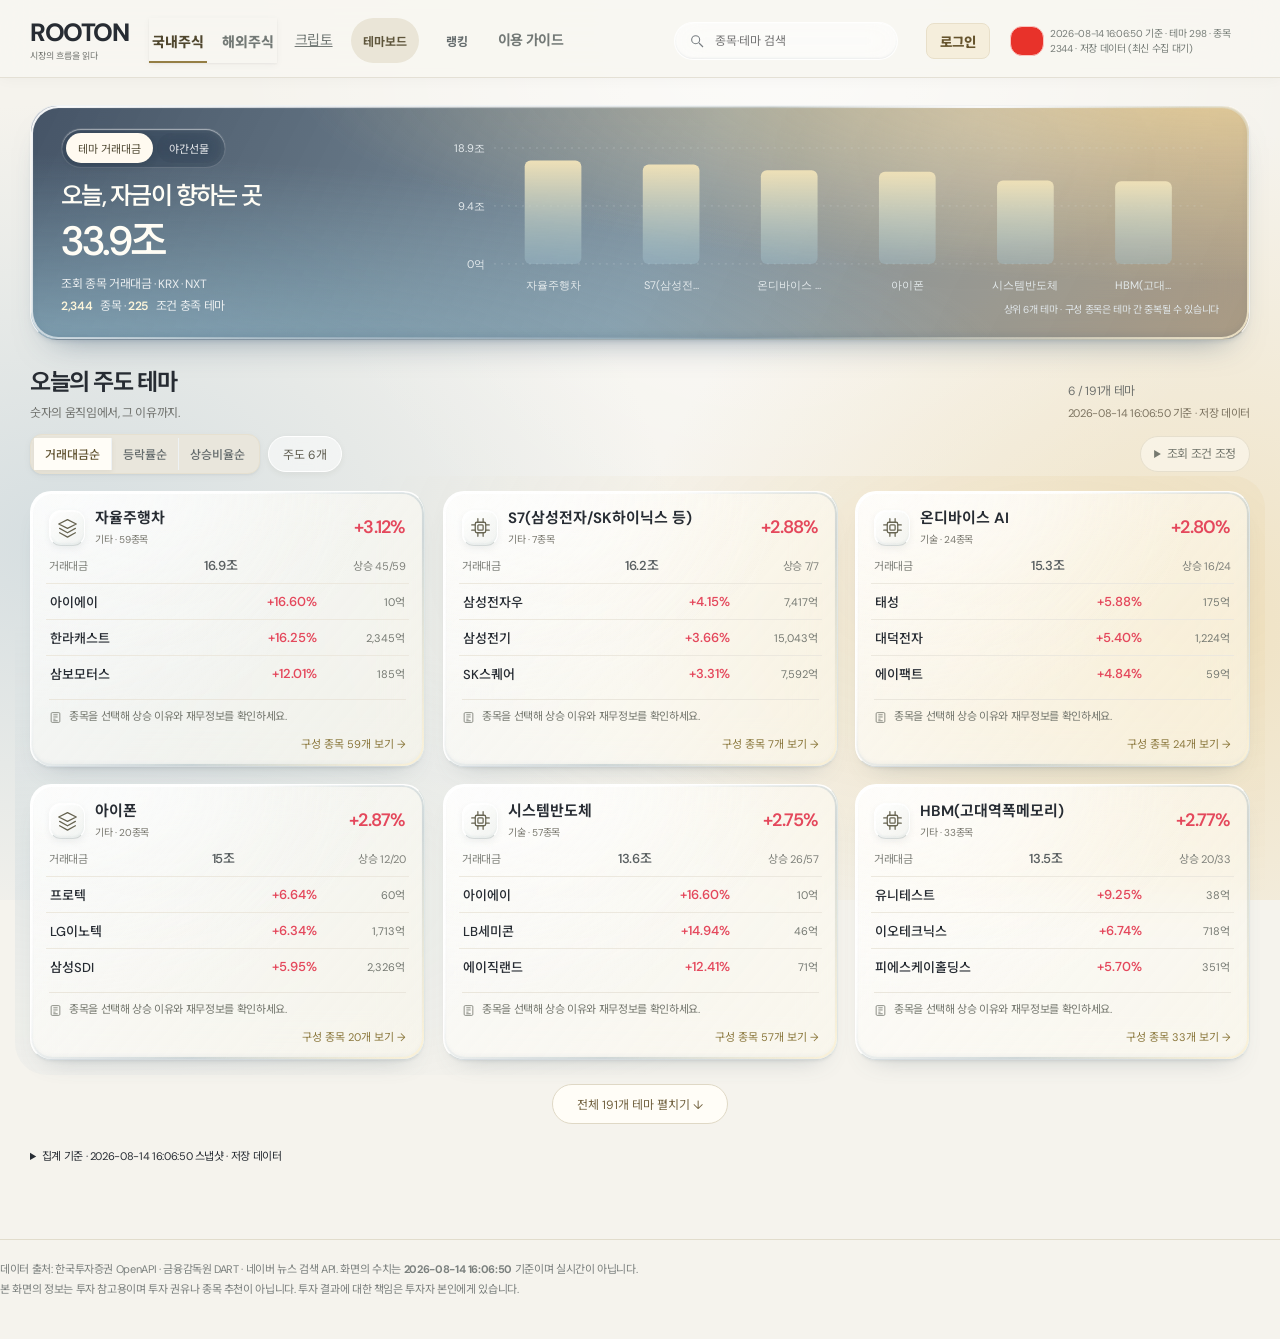
==== commit f3c9e7ec: "Apply approved ROOTON glass interface and motion" ====
--- a/web/index.html
+++ b/web/index.html
@@ -37,6 +37,31 @@
 .seg button{padding:7px 14px;font-size:13px;font-weight:700;color:var(--ink2);border-right:1px solid var(--line2)}
 .seg button:last-child{border-right:none}
 .seg button.on{background:var(--teal);color:#fff}
+/* ── 시장 요약 스트립 ───────────────────────────────────────────────
+   레퍼런스(juicelab fintech)의 어법을 데이터 화면에 맞춰 옮긴 것.
+   가져온 것  : 테두리 없이 그림자로 띄우기 · 큰 모서리 · 핵심 숫자 하나만 크게
+                · 소수점 이하는 작고 흐리게 · 라벨은 작고 조용하게
+   안 가져온 것: 무채색 통일(등락은 색이 정보다) · 과한 여백(밀도가 이 화면의 값) */
+.mkt{display:flex;gap:10px;margin-bottom:13px;flex-wrap:wrap}
+.mkt .box{
+  background:#fff;border:0;border-radius:18px;padding:15px 20px 14px;
+  box-shadow:0 1px 2px rgba(20,30,40,.04), 0 6px 20px rgba(20,30,40,.055);
+  min-width:190px;flex:0 1 auto;position:relative;overflow:hidden;
+}
+.mkt .box::after{content:'';position:absolute;inset:0 0 auto;height:2px;
+  background:linear-gradient(90deg,transparent,var(--teal-l),transparent);opacity:.9}
+.mkt .lb{font-size:11px;font-weight:800;color:var(--ink3);letter-spacing:.2px;
+  display:flex;align-items:center;gap:5px;margin-bottom:7px}
+.mkt .dotlive{width:5px;height:5px;border-radius:50%;background:var(--teal);
+  box-shadow:0 0 0 3px var(--teal-l)}
+.mkt .dotoff{width:5px;height:5px;border-radius:50%;background:#c9d0d6}
+.mkt .px{font-size:27px;font-weight:900;letter-spacing:-1.1px;line-height:1.05;
+  font-variant-numeric:tabular-nums}
+.mkt .px .dec{font-size:16px;font-weight:800;opacity:.42;letter-spacing:-.3px}
+.mkt .sub{margin-top:6px;font-size:12.5px;font-weight:800;font-variant-numeric:tabular-nums}
+.mkt .meta{margin-top:3px;font-size:10.5px;color:var(--ink3);font-weight:600}
+@media (max-width:640px){ .mkt .box{flex:1 1 100%;min-width:0} }
+
 .note{background:#fff;border:1px dashed #c6ccd2;border-radius:12px;padding:11px 14px;font-size:12.5px;color:var(--ink2);margin-bottom:13px;line-height:1.7}
 .note b{color:var(--ink)}
 .err{background:#fff1f0;border:1px solid #fbc5c0;color:#b42318;border-radius:12px;padding:14px 16px;font-size:13px;line-height:1.8;white-space:pre-wrap;font-family:ui-monospace,Menlo,monospace}
@@ -88,6 +113,117 @@
 .chip.g{background:var(--band);color:var(--ink3)}
 .badge{display:inline-block;font-size:10px;font-weight:800;padding:1px 5px;border-radius:4px;margin-left:4px}
 .badge.hi{background:#fee2e0;color:var(--up)}.badge.warn{background:#fef3c7;color:#92400e}
+/* ══════════════════════════════════════════════════════════════════
+   톤 이식 — juicelab fintech 레퍼런스
+   이 블록만 지우면 원래 디자인으로 돌아갑니다.
+
+   옮긴 것
+     · 바탕을 청록빛에서 중성 회색으로 — 카드의 흰색이 떠 보이게
+     · 테두리를 걷어내고 그림자로 띄움 (선이 많으면 답답해 보임)
+     · 모서리 14 → 18, 안쪽 여백 조금 늘림
+     · 등락률 숫자를 카드에서 가장 크게
+     · 표의 격자선을 최대한 지움
+
+   안 옮긴 것 — 이 화면에 맞지 않아서
+     · 무채색 통일: 빨강·파랑은 장식이 아니라 정보다
+     · 큰 여백: 테마 200개를 보는 화면이라 밀도가 값이다
+     · 테마 이름의 청록 알약: 브랜드 색이고 식별 기준이다
+   ══════════════════════════════════════════════════════════════════ */
+:root{
+  --page:#f4f6f7; --appbar:#ffffff;
+  --line:#e8edef; --line2:#f1f4f6; --band:#f6f8f9;
+  --gauge-track:#eceff1;
+}
+.appbar{border-bottom:1px solid #edf1f3;box-shadow:0 1px 14px rgba(20,30,40,.035)}
+.wrap{padding-top:18px}
+
+/* ── 강조를 색면에서 크기·굵기·위치로 옮긴다 ──────────────────────
+   레퍼런스도 강조는 한다. 방식이 다를 뿐이다.
+   색면으로 깔지 않고, 요소 하나에 색을 찍고 크기로 위계를 만든다.
+     노란 배경면  →  왼쪽 막대 + 종목명 굵게 + 등락률 한 단계 크게
+     아주 강한 급등  →  숫자 옆 점 하나
+   색면을 걷어내면 오히려 어느 것이 더 센지 한눈에 갈린다. */
+/* 행 — 빨강은 등락률 숫자 하나에만. 막대·점·게이지에서 색을 뺀다 */
+.row.hot,.row.warm{background:transparent}
+.row{padding:9px 11px 11px}
+.row.hot::before,.row.warm::before{display:none}
+.row.hot:hover,.row.warm:hover{background:#f6f8f9}
+
+/* 타이포 위계 — 등락률이 행에서 유일하게 큰 것 */
+.row .nm{font-size:13.5px;font-weight:700;color:var(--ink2);letter-spacing:-.2px}
+.row.hot .nm{color:var(--ink);font-weight:800}
+.row .pc{font-size:15px;font-weight:800;letter-spacing:-.5px}
+.row.hot .pc{font-size:19px;font-weight:900;letter-spacing:-.8px}
+.row.warm .pc{font-size:16.5px}
+.row .r2{margin-top:3px;font-size:11.5px;color:var(--ink3);font-weight:600}
+.row .vl{font-size:11.5px;color:var(--ink3)}
+
+/* 게이지 — 얇은 회색 트랙, 색은 채운 부분에만 아주 옅게 */
+.gauge{height:3px;border-radius:2px;background:#eef1f3;margin-top:7px}
+.gauge i{border-radius:2px;opacity:.55}
+.gauge u{display:none}
+
+/* 테마 이름 — 레퍼런스의 "Available balance" 자리. 작고 조용한 라벨 */
+.cpill{background:transparent;color:var(--ink3);font-size:12px;font-weight:800;
+  letter-spacing:.1px;padding:0;border-radius:0;flex:none;order:1;
+  display:flex;align-items:center;gap:6px;max-width:100%}
+.cpill::before{content:'';width:5px;height:5px;border-radius:50%;
+  background:var(--teal);flex:none}
+.card:hover .cpill{color:var(--teal-d)}
+
+.seg,.note,.panel,.card{border:0}
+.seg{border-radius:12px;box-shadow:0 1px 2px rgba(20,30,40,.05),0 2px 8px rgba(20,30,40,.04)}
+.seg button{border-right:1px solid #eef2f4}
+.note{border-radius:16px;padding:13px 17px;
+  box-shadow:0 1px 2px rgba(20,30,40,.04),0 4px 16px rgba(20,30,40,.045)}
+.panel{border-radius:18px;
+  box-shadow:0 1px 2px rgba(20,30,40,.04),0 6px 20px rgba(20,30,40,.05)}
+
+.cards{gap:14px}
+.card{border-radius:18px;
+  box-shadow:0 1px 2px rgba(20,30,40,.04),0 6px 18px rgba(20,30,40,.05);
+  transition:box-shadow .18s ease,transform .18s ease}
+.card:hover{transform:translateY(-2px);
+  box-shadow:0 2px 6px rgba(20,30,40,.06),0 16px 36px rgba(20,30,40,.10)}
+
+/* 카드 머리 — 테마명은 작고 조용하게, 등락률만 크게 (레퍼런스의 잔고 자리) */
+.chead{padding:16px 16px 4px;gap:0;flex-direction:column;align-items:flex-start}
+.cpct{background:transparent;border:0;padding:0;min-width:0;
+  font-size:31px;font-weight:900;letter-spacing:-1.4px;line-height:1.05;
+  justify-content:flex-start;order:2;margin-top:6px}
+.cval{background:transparent;border:0;padding:0;order:3;
+  font-size:12px;font-weight:700;color:var(--ink3);margin-top:2px}
+.cmeta{padding:2px 16px 10px;font-size:11px}
+.chl{margin:0 14px 10px;border-radius:11px;padding:9px 12px;background:#f6f8f9;font-size:12px}
+
+.rows{padding:0 10px 8px}
+.row{border-radius:12px;padding:8px 11px 10px;margin-bottom:5px}
+.row:hover{outline:0;background:#f4f8f9}
+.row.hot:hover{background:var(--up-bg)}
+.row.warm:hover{background:var(--up-soft)}
+.gauge{border-radius:6px;height:8px}
+.cmore{border-top:1px solid #f1f4f6;padding:11px}
+
+th{background:#fff;border-bottom:1px solid var(--line);
+  font-size:11.5px;letter-spacing:.1px;color:var(--ink3);padding:11px}
+td{border-bottom:1px solid #f4f7f8;padding:10px 11px}
+tbody tr:hover{background:#f4f8f9}
+
+/* 선택 상태 — 청록 색면 대신 잉크 채움 하나로 (레퍼런스의 검정 CTA 어법) */
+.gnb button.on,.seg button.on,.mktsw button.on,.mktsw button.on:hover{
+  background:var(--ink);color:#fff}
+.gnb button:not(.on):hover,.seg button:not(.on):hover{background:#f2f5f6}
+.cmore:hover{background:#f4f7f8}
+tbody tr:hover{background:#f6f8f9}
+.chip{background:#f1f5f6;color:var(--ink2);border-radius:7px;padding:3px 8px;font-weight:700}
+.chip.g{background:#f6f8f9;color:var(--ink3)}
+.badge{border-radius:5px}
+.badge.hi{background:#fdecea;color:var(--up)}
+
+/* 게이지 — 누런 트랙을 회색으로 */
+.gauge{background:#eef1f3}
+.gauge u{background:#b9c2c8;opacity:1;width:1px}
+
 .detail{position:fixed;inset:0;z-index:90;display:none}.detail.on{display:block}
 .detail .bg{position:absolute;inset:0;background:rgba(15,25,30,.42)}
 .detail .sheet{position:absolute;right:0;top:0;bottom:0;width:min(780px,100%);background:var(--page);overflow-y:auto;box-shadow:-8px 0 32px rgba(0,0,0,.2)}
@@ -116,10 +252,21 @@
 .stale{background:#fffbea;border:1px solid #f5e6b8;color:#8a6d1f;border-radius:10px;padding:9px 13px;font-size:12.5px;margin-bottom:12px}
 </style>
 <style>
-.mktsw{display:inline-flex;gap:0;margin-right:10px;border:1px solid var(--teal,#2a8f8a);border-radius:9px;overflow:hidden}
-.mktsw button{border:0;border-radius:0;background:#fff;color:#5a6472;font-weight:800;font-size:14px;padding:7px 15px;cursor:pointer}
-.mktsw button.on{background:var(--teal,#2a8f8a);color:#fff}
+/* 국내 / 해외 전환 — 위 톤에 맞춰 테두리 대신 그림자 */
+.mktsw{display:inline-flex;margin-right:10px;border:0;border-radius:12px;overflow:hidden;
+  box-shadow:0 1px 2px rgba(20,30,40,.05),0 2px 8px rgba(20,30,40,.04)}
+.mktsw button{border:0;border-radius:0;background:#fff;color:#5a6472;
+  font-weight:800;font-size:14px;padding:7px 16px;cursor:pointer;transition:.15s}
+.mktsw button:hover{background:#f4f8f9}
+.mktsw button.on,.mktsw button.on:hover{background:var(--teal,#05b1b8);color:#fff}
 </style>
+<link rel="stylesheet" href="fintech.css">
+<link rel="preconnect" href="https://fonts.googleapis.com">
+<link rel="preconnect" href="https://fonts.gstatic.com" crossorigin>
+<link href="https://fonts.googleapis.com/css2?family=DM+Sans:wght@400;500;600&family=Instrument+Serif&family=Noto+Sans+KR:wght@400;500;600&display=swap" rel="stylesheet">
+<link rel="stylesheet" href="rooton.css">
+<link rel="stylesheet" href="rooton-theme.css">
+<link rel="stylesheet" href="rooton-motion.css">
 </head>
 <body>
 <div class="appbar"><div class="in">
@@ -217,6 +364,39 @@
   }
 }
 
+
+// ── 야간선물 ────────────────────────────────────────────────────────
+// 분봉 REST 는 정규장만 주므로(확인 완료) 웹소켓으로 받은 값을
+// futures_ngt_ws.py 가 web/futures_ngt.json 에 떨궈 둔 것을 읽는다.
+let NGT=null;
+async function loadNgt(){
+  try{ const r=await fetch('futures_ngt.json?t='+Date.now());
+       if(r.ok) NGT=await r.json(); }catch(e){ NGT=null; }
+}
+function ngtLive(){            // 야간장 18:00~06:00
+  const h=new Date().getHours(); return h>=18||h<6;
+}
+function bigNum(v){            // 정수부는 크게, 소수부는 작고 흐리게
+  const s=Number(v).toFixed(2).split('.');
+  return `${nf(+s[0])}<span class="dec">.${s[1]}</span>`;
+}
+function mktStrip(){
+  if(MKT!=='kr') return '';
+  const live=ngtLive();
+  if(!NGT) return live
+    ? `<div class="mkt"><div class="box"><div class="lb"><i class="dotoff"></i>코스피200 야간선물</div>
+       <div class="px" style="color:var(--ink3);font-size:19px">수신 대기</div>
+       <div class="meta">야간장 중 · 아직 체결이 들어오지 않았습니다</div></div></div>` : '';
+  const age=Math.round((Date.now()-new Date(NGT.ts.replace(' ','T')+'+09:00').getTime())/60000);
+  return `<div class="mkt"><div class="box">
+    <div class="lb"><i class="${live?'dotlive':'dotoff'}"></i>코스피200 야간선물</div>
+    <div class="px ${cls(NGT.rate)}">${bigNum(NGT.last)}</div>
+    <div class="sub ${cls(NGT.rate)}">${arw(NGT.rate)}${nf(Math.abs(NGT.diff).toFixed(2))} (${pct(NGT.rate)})</div>
+    <div class="meta">${NGT.code} · ${NGT.time} 체결 · 거래량 ${nf(NGT.volume)}${
+      live?'':` · ${age>=60?Math.round(age/60)+'시간':age+'분'} 전 마감값`}</div>
+  </div></div>`;
+}
+
 function setMkt(m){
   if(MKT===m) return;
   MKT=m; minv=(m==='us'?5:300); RAW=null; D=null;
@@ -226,6 +406,18 @@
 }
 function go(k){cur=k;document.querySelectorAll('[data-k]').forEach(b=>b.classList.toggle('on',b.dataset.k===k));render();}
 function render(){ if(!D)return; cur==='home'?viewHome():viewRank(); }
+
+function boardHeading(){
+  if(cur==='home'){
+    const total=Object.values(RAW.stocks||{}).reduce((sum,s)=>sum+(Number(s.value)||0),0);
+    return `<section class="market-overview"><div class="overview-label"><p>${MKT==='us'?'US MARKET':'KR MARKET'}</p><h1>테마 마켓</h1><span>${MKT==='us'?'NASDAQ · NYSE · AMEX':'KRX · NXT'}</span></div><div class="market-balance"><span>조회 종목 거래대금</span><div>${displayValue(total)}</div></div><div class="overview-meta"><span><b>${nf(D.scanned)}</b> 조회 종목</span><span><b>${nf(D.themes.length)}</b> 조건 충족 테마</span></div></section>`;
+  }
+  return `<div class="board-heading"><div><p class="eyebrow">${MKT==='us'?'US MARKET':'KR MARKET'} <span>/</span> ${cur==='rank'?'RANKING':'OVERVIEW'}</p><h1>${cur==='rank'?'거래대금 랭킹':'오늘의 테마 흐름'}</h1><p>${MKT==='us'?'NASDAQ · NYSE · AMEX':'KRX · NXT 통합 시세'}</p></div><div class="board-count"><div><span>조회 종목</span><b>${nf(D.scanned)}</b></div><div><span>조건 충족 테마</span><b>${nf(D.themes.length)}</b></div></div></div>`;
+}
+
+function displayValue(value){
+  return vfmt(value).replace(/([\d,.]+)(.*)/,(_,n,u)=>`${n.replace(/(\.\d+)/,'<span class="fraction">$1</span>')}<span class="unit">${u}</span>`);
+}
 
 function viewHome(){
   let ts=[...D.themes];
@@ -236,15 +428,17 @@
   if(dedup){ const _r=dedupThemes(ts); dupN=ts.length-_r.length; ts=_r; }
   const age=Math.round((Date.now()-new Date(D.ts.replace(' ','T')+'+09:00').getTime())/60000);
   $('view').innerHTML=`
+  ${boardHeading()}
+  ${mktStrip()}
   ${age>20?`<div class="stale">⏱ 이 화면은 <b>${D.ts}</b> 기준 스냅샷입니다 (약 ${age}분 전). 실시간 시세가 아닙니다.</div>`:''}
-  <div class="note">${MKT==='us'
+  <details class="market-note"><summary>시장 집계 기준 · ${MKT==='us'?'NASDAQ / NYSE / AMEX':'KRX + NXT'}${dupN?` · 중복 테마 ${dupN}개 정리`:''}</summary><div class="note">${MKT==='us'
     ? `미국 <b>나스닥·뉴욕·아멕스</b> 기준입니다. 시세는 <b>실시간(0분 지연)</b>이며 거래대금 단위는 <b>백만달러</b>입니다.${usHours()}
        조회된 <b>${D.scanned}종목</b>을 업종·테마별로 묶었습니다.`
     : `거래대금은 <b>KRX + NXT(대체거래소) 합산</b> 기준입니다.${afterHours()}
        사전의 <b>${D.universe}종목</b> 중 <b>${D.scanned}종목</b>을 조회해 테마별로 묶었습니다.`}
   테마 <b>${D.theme_total}개</b> 중 조건을 넘긴 <b>${D.themes.length}개</b>만 표시합니다${D.hidden?` (거래대금 ${MKT==='us'?minv+'M$':minv+'억'} 미만 ${D.hidden}개 숨김)`:''}.
   ${dupN?`<br><b style="color:var(--teal-d,#04868c)">구성 종목이 겹치는 테마 ${dupN}개를 접었습니다.</b> 같은 대형주를 공유하는 테마(예: S7·아이폰·IT대표주)가 화면을 다 차지하지 않도록, 성격이 다른 테마가 올라오게 정리한 것입니다.`:''}
-  ${topN?`<br><b style="color:var(--teal-d,#04868c)">테마마다 거래대금 상위 ${topN}종목만으로 거래대금·등락률을 다시 계산했습니다.</b> 대형주가 섞여 희석되는 것을 막아, 그날 실제로 주도한 테마가 위로 올라옵니다.`:''}</div>
+  ${topN?`<br><b style="color:var(--teal-d,#04868c)">테마마다 거래대금 상위 ${topN}종목만으로 거래대금·등락률을 다시 계산했습니다.</b> 대형주가 섞여 희석되는 것을 막아, 그날 실제로 주도한 테마가 위로 올라옵니다.`:''}</div></details>
   <div class="bar"><div class="seg">
     ${[['value','거래대금순'],['pct','등락률순'],['ratio','상승비율순']].map(([k,l])=>
       `<button class="${sortKey===k?'on':''}" onclick="sortKey='${k}';viewHome()">${l}</button>`).join('')}
@@ -326,7 +520,7 @@
   const maxV=Math.max(...t.codes.map(c=>D.stocks[c].value),1);
   return `<div class="card">
     <div class="chead"><div class="cpill" onclick="openTheme('${t.id}')">${t.name}</div>
-      <div class="cval num">${vfmt(t.value)}</div>
+      <div class="cval num"><span class="value-label">거래대금</span>${displayValue(t.value)}</div>
       <div class="cpct ${cls(t.pct)} num">${pct(t.pct)}</div></div>
     ${hd?`<div class="chl" title="${hd.headline}" onclick="openStock('${hd.code}')">
       <b>${hd.name}</b><span class="tx">${hd.headline}</span>${hd.verified?'<span class="ok">✓</span>':''}</div>`:''}
@@ -340,10 +534,10 @@
   const s=D.stocks[c];
   const hot=s.rate>=8?'hot':(s.rate>=3?'warm':'');
   const w=Math.min(50,Math.abs(s.value)/maxV*50);
-  return `<div class="row ${hot}" onclick="openStock('${c}')">
+  return `<div class="row ${hot}" onclick="openStock('${c}')"><span class="ticker-icon" aria-hidden="true">${s.name.slice(0,1)}</span><div class="row-content">
     <div class="r1"><span class="nm">${s.name}</span><span class="pc ${cls(s.rate)} num">${arw(s.rate)}${Math.abs(s.rate).toFixed(2)}%</span></div>
     <div class="r2"><span class="${cls(s.rate)} num" style="font-weight:700">${nf(s.price)}</span><span class="vl num">${vv(s.value)}</span></div>
-    <div class="gauge"><u></u><i class="${s.rate<0?'d':''}" style="${s.rate<0?`right:50%;left:auto;width:${w}%`:`width:${w}%`}"></i></div></div>`;
+    <div class="gauge"><u></u><i class="${s.rate<0?'d':''}" style="${s.rate<0?`right:50%;left:auto;width:${w}%`:`width:${w}%`}"></i></div></div></div>`;
 }
 function viewRank(){
   const codes=D.ranking.slice(0,60);
@@ -354,6 +548,7 @@
   const pal=['#05b1b8','#f0a02c','#7c5cd6','#2f9e5e','#e8322a','#3b82f6','#94a3b8'];
   const de=Object.entries(dist).sort((a,b)=>b[1]-a[1]);
   $('view').innerHTML=`
+  ${boardHeading()}
   <div class="note"><b>거래대금 상위 ${codes.length}종목</b>. 테마 컬럼으로 쏠림이 보입니다.</div>
   ${de.length?`<div style="display:flex;height:24px;border-radius:7px;overflow:hidden;margin-bottom:11px;border:1px solid var(--line)">
     ${de.map(([n,v],i)=>`<div style="width:${v/tot*100}%;background:${pal[i%pal.length]};color:#fff;font-size:10.5px;font-weight:800;display:flex;align-items:center;justify-content:center;white-space:nowrap;overflow:hidden">${v/tot>0.1?n:''}</div>`).join('')}</div>`:''}
@@ -625,5 +820,8 @@
 load();
 setInterval(load, 180000);
 </script>
+<script src="rooton.js"></script>
+<script src="rooton-theme.js"></script>
+<script src="rooton-motion.js"></script>
 </body>
-</html>+</html>
--- a/web/rooton.css
+++ b/web/rooton.css
@@ -0,0 +1,74 @@
+/* ROOTON — champagne light, readable data, raised porcelain surfaces. */
+:root {
+ --rt-bg:#f5f3ed; --rt-paper:#fffefa; --rt-ink:#272c33; --rt-muted:#71736f;
+ --rt-line:#e6e3db; --rt-gold:#b28a3a; --rt-olive:#646134;
+ --rt-up:#e4485c; --rt-down:#3275d6;
+ --rt-shadow:0 2px 3px #51473005,0 10px 26px -15px #51473035,inset 0 1px 0 #ffffff;
+}
+body.rt-app {background:radial-gradient(ellipse at 96% 0,#f8e9c873,transparent 39%),radial-gradient(ellipse at 5% 4%,#dce7ed80,transparent 40%),var(--rt-bg);background-attachment:fixed;color:var(--rt-ink);font-family:'DM Sans','Noto Sans KR','IBM Plex Sans KR',system-ui,sans-serif;letter-spacing:-.025em;-webkit-font-smoothing:antialiased}
+.rt-app button,.rt-app input,.rt-app select{font-family:inherit}
+.rt-app button,.rt-app a{touch-action:manipulation}
+.rt-app button:focus-visible,.rt-app a:focus-visible,.rt-app input:focus-visible,.rt-app select:focus-visible,.rt-app [tabindex]:focus-visible{outline:2px solid #8e773d;outline-offset:4px}
+.rt-brand{color:var(--rt-ink);font-size:25px;font-weight:800;letter-spacing:-1.4px;text-decoration:none;line-height:1}
+.rt-brand small{font-size:9px;letter-spacing:0;color:var(--rt-muted);font-weight:400;display:block;margin-top:7px}
+.rt-brand-nav{display:flex;align-items:center;gap:26px;margin:0 auto 0 18px}
+.rt-brand-nav a{font-size:14px;color:#777b7d;text-decoration:none;font-weight:500;padding:18px 0;white-space:nowrap}
+.rt-brand-nav a[aria-current=page]{color:#514822;box-shadow:inset 0 -2px #8e793b;font-weight:700}
+.rt-eyebrow{font-size:10px;font-weight:600;letter-spacing:.29em;text-transform:uppercase;color:var(--rt-muted);margin:0 0 12px}
+.rt-hero{isolation:isolate;position:relative;border:1px solid #ffffffc7;border-radius:27px;overflow:hidden;display:grid;grid-template-columns:minmax(250px,.8fr) minmax(0,1.8fr);align-items:stretch;gap:32px;padding:25px 30px;margin:5px 0 25px;background:radial-gradient(ellipse at 99% -10%,#efd497e0,transparent 53%),radial-gradient(ellipse at -6% 110%,#8cb8cfc0,transparent 57%),linear-gradient(117deg,#444c5d,#687d8c 51%,#9d907a);box-shadow:0 2px 5px #3c414510,0 16px 35px -22px #2e414cb0,inset 0 1px 1px #ffffffa3;color:#fffdf5}
+.rt-hero:before{content:"";position:absolute;inset:0;border-radius:inherit;pointer-events:none;box-shadow:inset 0 -1px 2px #f2e1bd85}
+.rt-hero .rt-eyebrow{color:#ffffffbd}
+.rt-hero-copy{display:flex;flex-direction:column;justify-content:center;min-width:0}
+.rt-hero h1,.rt-hero h2{font-size:24px;letter-spacing:-.065em;font-weight:550;line-height:1.3;margin:0 0 12px;color:inherit}
+.rt-number{font-size:clamp(32px,3.2vw,52px);line-height:1.1;font-weight:550;letter-spacing:-.06em;font-variant-numeric:tabular-nums;white-space:nowrap}
+.rt-number small{font-size:.43em;letter-spacing:-.03em;margin-left:4px;color:#ffffffc2}
+.rt-hero .up,.rt-hero .pos{color:#ff9ba7}.rt-hero .dn,.rt-hero .neg{color:#9ecfff}
+.rt-hero-meta{margin-top:13px;color:#e9edef;line-height:1.8;font-size:12px}
+.rt-hero-meta strong{font-weight:600;color:#fff7db;margin-right:5px}
+.rt-hero-tabs{width:max-content;max-width:100%;display:flex;gap:4px;padding:4px;background:#1e2d3820;border:1px solid #ffffff29;border-radius:30px;align-self:flex-start;margin:0 0 20px}
+.rt-hero-tabs button{border:0;background:transparent;color:#ffffffe0;padding:7px 12px;border-radius:25px;font-size:11px;cursor:pointer}
+.rt-hero-tabs button[aria-pressed=true]{background:#fffaf0;color:#514b35;box-shadow:0 3px 7px #1d263226}
+.rt-chart{position:relative;align-self:center;width:100%;min-width:0}
+.rt-chart svg{display:block;width:100%;height:auto;overflow:visible;touch-action:pan-y}
+.rt-chart text{font:11px 'DM Sans',system-ui,sans-serif;letter-spacing:0}
+.rt-chart-tip{position:absolute;top:5px;left:50%;z-index:3;background:#fffcf1ed;color:#37434b;border:1px solid #fff9;border-radius:12px;box-shadow:0 6px 22px #16233126;padding:8px 12px;font:500 12px/1.5 'DM Sans',sans-serif;pointer-events:none;white-space:nowrap;opacity:0;transform:translateX(-50%)}
+.rt-chart-tip.on{opacity:1}.rt-chart-tip span{color:#697680;margin-right:8px}
+.rt-chart-note{font-size:10px;color:#e0e6e9;margin:4px 0 0;text-align:right}
+.rt-chart-empty{display:flex;min-height:190px;align-items:center;justify-content:center;flex-direction:column;border:1px dashed #ffffff40;border-radius:18px;color:#f4f1e7;font-size:14px;text-align:center;padding:22px;gap:8px}
+.rt-chart-empty small{font-size:12px;color:#e1e6e9;line-height:1.8;max-width:350px}
+.rt-section-head{display:flex;justify-content:space-between;align-items:end;gap:18px;margin:0 0 18px}
+.rt-section-head h2{font-size:23px;font-weight:650;letter-spacing:-.06em;margin:0;line-height:1.5}
+.rt-section-head p{font-size:12px;margin:4px 0 0;color:var(--rt-muted)}
+.rt-count{font-size:12px;color:var(--rt-muted);white-space:nowrap}
+.rt-pill{border:1px solid #ffffff!important;background:#ffffff82!important;color:#5f5d50!important;border-radius:30px!important;padding:8px 14px!important;font-size:12px!important;box-shadow:0 2px 6px #423b2010}
+.rt-raised{position:relative;isolation:isolate;min-width:0;overflow:hidden;border:1px solid #ffffff;border-bottom-color:#d6d0c6;border-right-color:#ded8ce;border-radius:21px;background:radial-gradient(ellipse at 7% -10%,#f4dfb446,transparent 56%),linear-gradient(135deg,#fffffff5,#fbfaf5f0);box-shadow:0 1px 2px #7169550a,0 7px 13px -10px #51473045,0 15px 28px -20px #72644858,inset 0 1px 1px #ffffff,inset 0 -1px 0 #d9d2c337;transition:transform .2s,box-shadow .2s,border-color .2s}
+.rt-raised:before{content:"";position:absolute;inset:0;border-radius:inherit;pointer-events:none;box-shadow:inset 1px 1px 1px #ffffffd9}
+.rt-raised:hover,.rt-raised:focus-within{transform:translateY(-3px);border-color:#d5bc78;box-shadow:0 4px 7px -4px #76674726,0 18px 28px -18px #72644865,inset 0 1px 0 #fff}
+.rt-raised.is-selected{border-color:#d9ba72;background:radial-gradient(ellipse at 10% 0,#f8dda269,transparent 63%),#fffdf6;box-shadow:0 2px 6px #ad8b3620,0 16px 24px -17px #8c703972,inset 0 1px 0 #fff}
+.rt-emblem{width:43px;height:43px;flex:none;display:inline-flex;align-items:center;justify-content:center;color:#676451;border:1px solid #fff;border-bottom-color:#d2cabb;border-radius:15px;background:radial-gradient(circle at 25% 0,#fffdf4,#eee8da);box-shadow:0 2px 3px #5c502615,0 5px 9px -7px #66552e85,inset 0 1px 0 #fff}
+.rt-emblem svg{width:23px;height:23px;fill:none;stroke:currentColor;stroke-width:1.45;stroke-linecap:round;stroke-linejoin:round;overflow:visible}
+.rt-card-top{display:flex;gap:12px;align-items:center;padding:21px 21px 13px}
+.rt-card-title{min-width:0;flex:1}.rt-card-title button{color:var(--rt-ink);font-size:16px;font-weight:650;text-align:left;padding:0;line-height:1.4;cursor:pointer;border:0;background:transparent}
+.rt-card-title small{display:block;font-size:10px;color:#78776e;margin-top:3px}
+.rt-card-pct{font-size:19px;letter-spacing:-.04em;font-weight:600;white-space:nowrap;font-variant-numeric:tabular-nums}
+.rt-card-summary{display:flex;justify-content:space-between;align-items:center;margin:0 21px 11px;font-size:11px;color:#7f817b}
+.rt-card-summary strong{font-size:13px;color:#595f61;font-weight:550}
+.rt-stock-rows{padding:0 15px}
+.rt-stock-row{width:100%;display:grid;grid-template-columns:minmax(0,1fr) 66px 79px;align-items:center;gap:9px;padding:11px 6px;border:0;border-top:1px solid #ece8de;background:transparent;text-align:left;color:var(--rt-ink);font-size:12px;cursor:pointer;border-radius:0}
+.rt-stock-row:hover{background:#eee6d45c;border-radius:7px}.rt-stock-row span:first-child{overflow:hidden;white-space:nowrap;text-overflow:ellipsis;font-weight:500}
+.rt-stock-row .rt-row-value{color:#757972;font-size:11px;text-align:right;white-space:nowrap}
+.rt-stock-row .rt-row-rate{font-variant-numeric:tabular-nums;text-align:right;font-weight:550}
+.rt-card-news{display:flex;gap:7px;align-items:start;margin:12px 21px 0;padding-top:12px;border-top:1px solid #eae6dc;color:#74776e;font-size:11px;line-height:1.6;min-height:48px;overflow:hidden}
+.rt-card-news svg{width:13px;height:13px;flex:none;stroke:currentColor;fill:none;stroke-width:1.5;margin-top:3px}
+.rt-card-news span{display:-webkit-box;-webkit-line-clamp:2;-webkit-box-orient:vertical;overflow:hidden}
+.rt-card-more{display:block;border:0;background:transparent;margin:8px 16px 15px auto;padding:5px;color:#8a773c;cursor:pointer;font-size:11px}
+.rt-grid{display:grid;grid-template-columns:repeat(3,minmax(0,1fr));gap:16px}
+.rt-search{display:flex;align-items:center;gap:8px;border:1px solid #ffffffcc;background:#ffffff90;border-radius:30px;padding:9px 14px;box-shadow:inset 0 1px 3px #6e6b5507}
+.rt-search input{border:0;outline:0;background:transparent;min-width:0;width:170px;color:var(--rt-ink);font-size:12px}
+.rt-search svg{width:16px;height:16px;fill:none;stroke:#767c80;stroke-width:1.6}
+.rt-micro{font-size:11px;color:#787d7d;line-height:1.8}
+.rt-more-themes{display:block;margin:24px auto;padding:10px 24px;border:1px solid #dfd8c5;background:#fffdf7;border-radius:30px;color:#736341;font-size:12px;cursor:pointer}
+@media(max-width:1120px){.rt-hero{padding:25px;gap:20px;grid-template-columns:240px minmax(0,1fr)}.rt-grid{grid-template-columns:repeat(2,minmax(0,1fr))}.rt-brand-nav{gap:16px;margin-left:0}.rt-card-top{padding:19px 18px 12px}.rt-stock-row{grid-template-columns:minmax(0,1fr) 62px 76px;gap:6px}}
+@media(max-width:700px){.rt-brand{font-size:23px}.rt-brand-nav{gap:20px;margin:0}.rt-brand-nav a{font-size:12px;padding:12px 0}.rt-hero{grid-template-columns:1fr;padding:23px 19px;gap:17px;border-radius:23px;margin-bottom:23px}.rt-hero h1,.rt-hero h2{font-size:20px}.rt-number{font-size:38px}.rt-hero-tabs{margin-bottom:14px}.rt-hero-meta{font-size:11px;margin-top:8px}.rt-chart-note{font-size:9px}.rt-grid{grid-template-columns:1fr;gap:16px}.rt-section-head h2{font-size:20px}.rt-search input{width:130px}.rt-chart-empty{min-height:150px}.rt-stock-row{font-size:13px;grid-template-columns:minmax(0,1fr) 70px 84px;padding:12px 6px}.rt-stock-row .rt-row-value{font-size:12px}.rt-card-top{padding:21px}.rt-emblem{width:42px;height:42px}.rt-card-news{font-size:12px}}
+@media(prefers-reduced-motion:reduce){.rt-app *, .rt-app *:before,.rt-app *:after{animation:none!important;transition:none!important;scroll-behavior:auto!important}}
+
--- a/web/rooton-theme.css
+++ b/web/rooton-theme.css
@@ -0,0 +1,57 @@
+/* ROOTON theme-board adapter; original data and membership code remain intact. */
+body.rt-theme{--page:var(--rt-bg);--appbar:#f8f7f1;--ink:var(--rt-ink);--ink2:#656c6d;--ink3:#7b807e;--teal:#827042;--teal-d:#6a5d35;--teal-l:#f3ead3;--up:var(--rt-up);--down:var(--rt-down);--up-bg:#fff5e2;--up-soft:#fffcf3;--line:var(--rt-line);--line2:#eeece5;--band:#f1efe8;font-size:14px}
+.rt-theme .appbar{background:#f8f7f1e8;border-bottom:1px solid #e4e0d5;backdrop-filter:blur(20px)}
+.rt-theme .appbar .in{max-width:1580px;padding:18px 30px 14px;gap:20px}
+.rt-theme .gnb{flex:1;gap:15px}.rt-theme .mktsw{border:0;background:transparent;padding:0;margin:0;gap:12px;border-radius:0;display:flex}
+.rt-theme .mktsw button{padding:12px 3px;color:#737976;border-radius:0;font-size:14px;background:transparent}
+.rt-theme .mktsw button.on{box-shadow:inset 0 -2px #947e44;background:transparent;color:#50472f}
+.rt-theme .gnb>a{margin:0!important;padding:12px 3px!important;font-size:14px!important;color:#737976!important;border:0!important}
+.rt-theme .gnb>[data-k]{font-size:12px;padding:8px 12px;border-radius:25px;background:transparent}
+.rt-theme .gnb>[data-k].on{background:#eae5d7;color:#5e553b;box-shadow:none}
+.rt-theme .stat{display:flex!important;flex-basis:auto;font-size:10px;margin:0;color:#777d78;max-width:240px}
+.rt-theme #authbtn,.rt-theme #adminbtn{border:1px solid #e8dfc9!important;background:#f5eedc!important;color:#66542d!important}
+.rt-theme .wrap{max-width:1580px;padding:22px 30px 55px}
+.rt-theme .rt-controls{display:flex;align-items:center;justify-content:space-between;gap:12px;flex-wrap:wrap;margin:0 0 17px}
+.rt-theme .rt-controls-left{display:flex;gap:8px;align-items:center;flex-wrap:wrap}
+.rt-theme .seg{background:#e9e6dc;border:1px solid #e6e0d0;padding:3px}
+.rt-theme .seg button{padding:7px 11px;font-size:12px!important;font-weight:500}
+.rt-theme .seg button.on{background:#fffdf7;color:#645634;box-shadow:0 2px 5px #75664117}
+.rt-theme .rt-filters{position:relative;font-size:12px;color:#76796f}
+.rt-theme .rt-filters summary{cursor:pointer;padding:8px 13px;background:#fffdf780;border:1px solid #e6dfcd;border-radius:20px}
+.rt-theme .rt-filter-body{display:flex;align-items:center;flex-wrap:wrap;gap:10px;padding:15px;border-radius:17px;background:#fcfbf6;border:1px solid #e5e0d4;margin:10px 0 17px}
+.rt-theme .rt-filter-body label{display:flex;gap:8px;align-items:center;font-size:12px;color:#74776f}
+.rt-theme .rt-filter-body select{padding:8px 10px;background:#fff;border:1px solid #e3ded3;border-radius:9px;color:#4d5659;max-width:100%}
+.rt-theme .rt-filters[open]{flex-basis:100%}
+.rt-theme .cards,.rt-theme .cards.cp{grid-template-columns:repeat(3,minmax(0,1fr));gap:18px}
+.rt-theme .rt-theme-card{display:flex;flex-direction:column}
+.rt-theme .rt-card-news{margin-top:auto}
+.rt-theme .rt-stock-rows{margin-bottom:8px}
+.rt-theme .rt-card-more{text-align:right}
+.rt-theme .up{color:var(--rt-up)}.rt-theme .dn{color:var(--rt-down)}
+.rt-theme .market-note{margin:18px 0 0;font-size:11px}
+.rt-theme .market-note summary{cursor:pointer}.rt-theme .note{line-height:1.8;font-size:12px}
+.rt-theme .foot{max-width:1520px;font-size:11px;border-color:#e1dccc;padding:20px 0;margin-bottom:20px}
+.rt-theme .load{padding:45px;font-size:14px;color:#7d806f}
+.rt-theme .panel{background:#fffdfa;border:1px solid #fff;border-radius:20px;box-shadow:var(--rt-shadow)}
+.rt-theme th{background:#f1efe7;color:#74796f;font-weight:500}
+.rt-theme td{font-size:13px;border-color:#eee9de}
+.rt-theme .detail .bg{background:#313a4538;backdrop-filter:blur(4px)}
+.rt-theme .detail .sheet{width:min(600px,95vw);background:#f7f4ec;border-radius:26px 0 0 26px}
+.rt-theme .dhead{background:radial-gradient(ellipse at 100% 0,#f5dda29c,transparent 65%),#fcfbf5;border-color:#e4ddc9;padding:26px}
+.rt-theme .dhead .x{border-radius:50%;background:#ffffff8f;border:1px solid #e6dfcd}
+.rt-theme .dbody{padding:22px}.rt-theme .blk{box-shadow:var(--rt-shadow);background:#fffefa;border-color:#fff;border-radius:19px;padding:20px}
+.rt-theme .blk h4{font-size:15px;font-weight:600}.rt-theme .blk p,.rt-theme .ev .t{font-size:14px}
+.rt-theme .fin .f{background:#f4f1e9;border:1px solid #eee7d9;border-radius:12px}
+.rt-theme .fin .f .v{font-weight:600}
+.rt-theme .disc{background:#f6f3e9;border:1px solid #e8dfca;font-size:11px;line-height:1.7}
+.rt-theme .board-heading{margin-bottom:23px}.rt-theme .board-heading h1{font-size:26px;font-weight:600}.rt-theme .board-count b{font-family:inherit;font-size:32px;font-weight:500}
+@media(max-width:1200px){.rt-theme .appbar .in{gap:13px}.rt-theme .stat{flex-basis:100%;max-width:none;justify-content:flex-end}.rt-theme .gnb{gap:12px}.rt-theme .rt-search input{width:140px}.rt-theme .rt-stock-row{grid-template-columns:minmax(0,1fr) 61px 72px;gap:6px}}
+@media(max-width:1050px){.rt-theme .cards,.rt-theme .cards.cp{grid-template-columns:repeat(2,minmax(0,1fr))}.rt-theme .rt-search{order:4;flex:1}.rt-theme .stat{flex-basis:auto;max-width:260px;order:5}.rt-theme .appbar .in{padding:16px 23px}.rt-theme .wrap{padding:20px 23px 50px}.rt-theme .foot{margin:0 23px 20px}}
+@media(max-width:700px){.rt-theme .appbar .in{padding:15px 18px 12px;gap:12px}.rt-theme .gnb{order:3;flex-basis:100%;justify-content:flex-start;overflow-x:auto;gap:17px}.rt-theme .gnb>a{font-size:13px!important}.rt-theme .mktsw{gap:17px}.rt-theme .mktsw button{font-size:13px}.rt-theme .gnb>[data-k]{padding:7px 10px;white-space:nowrap}.rt-theme .gnb .rt-guide{display:none}.rt-theme .rt-brand{margin-right:auto}.rt-theme #authbtn{padding:8px 14px!important}.rt-theme .rt-search{order:4;flex:1}.rt-theme .rt-search input{width:100%}.rt-theme .stat{order:5;max-width:100%;flex-basis:100%;justify-content:flex-start;font-size:10px}.rt-theme .wrap{padding:18px 16px 45px}.rt-theme .cards,.rt-theme .cards.cp{grid-template-columns:1fr;gap:16px}.rt-theme .rt-stock-row{grid-template-columns:minmax(0,1fr) 70px 86px;font-size:13px}.rt-theme .rt-section-head{align-items:start}.rt-theme .rt-count{font-size:11px}.rt-theme .foot{margin:0 18px 15px}.rt-theme .detail .sheet{width:100%;top:20px;border-radius:24px 24px 0 0}.rt-theme .rt-hero{margin-top:0}.rt-theme .rt-filter-body label{flex-basis:100%;justify-content:space-between}.rt-theme .rt-controls{gap:10px}}
+
+
+/* Dense desktop overview keeps all six lead themes in view. */
+@media(min-width:1051px){.rt-theme .rt-card-top{padding:16px 18px 9px;gap:10px}.rt-theme .rt-emblem{width:36px;height:36px;border-radius:12px}.rt-theme .rt-emblem svg{width:21px;height:21px}.rt-theme .rt-card-title button{font-size:15px}.rt-theme .rt-card-pct{font-size:18px}.rt-theme .rt-card-summary{margin:0 18px 7px}.rt-theme .rt-stock-row{padding:8px 4px;font-size:13px}.rt-theme .rt-stock-rows{margin-bottom:0}.rt-theme .rt-card-news{min-height:34px;margin:8px 18px 0;padding-top:8px}.rt-theme .rt-card-more{margin:3px 13px 10px auto}.rt-theme .rt-section-head{margin-bottom:12px}.rt-theme .rt-section-head .rt-eyebrow{margin-bottom:5px}}
+.rt-snapshot{display:block;font-size:11px;color:#7d7461;margin-top:5px;text-align:right;white-space:normal}
+
+@media(min-width:1051px){.rt-theme .rt-section-head .rt-eyebrow{display:none}.rt-theme .rt-hero{padding:22px 30px}.rt-theme .rt-hero-tabs{margin-bottom:12px}.rt-theme .rt-hero h1{margin-bottom:8px}.rt-theme .rt-hero-meta{margin-top:10px}.rt-theme .rt-card-news{min-height:28px}}
--- a/web/rooton-motion.css
+++ b/web/rooton-motion.css
@@ -0,0 +1,131 @@
+/* Shared frosted glass and pointer motion. No continuously running animation. */
+body.rt-app {
+ background:
+  radial-gradient(ellipse 780px 560px at 5% 540px,#b9cbd585,transparent 78%),
+  radial-gradient(ellipse 740px 640px at 94% 630px,#ead19980,transparent 78%),
+  radial-gradient(ellipse at 60% 0,#ffffffb3,transparent 50%),var(--rt-bg);
+ background-attachment:fixed;
+}
+.rt-app :is(.cards,#rt-sector-grid,.rt-crypto-metrics){position:relative;isolation:isolate}
+.rt-app :is(.cards,#rt-sector-grid,.rt-crypto-metrics)::before{
+ content:"";position:absolute;inset:-15px;z-index:-1;pointer-events:none;
+ background:radial-gradient(ellipse at 5% 70%,#9bb9cc29,transparent 46%),radial-gradient(ellipse at 84% 14%,#ddb76c21,transparent 48%);
+ border-radius:32px;
+}
+/* A bright outer rim, a recessed inner edge, and a translucent body imply thickness. */
+.rt-app .rt-raised {
+ --rt-light-x:26%;--rt-light-y:0%;--rt-shine:.28;
+ background:
+  radial-gradient(ellipse at 8% 0,#ffffff91,transparent 60%),
+  linear-gradient(130deg,#ffffffb8,#fbf8ec91);
+ border:1px solid #fffffff0;border-right-color:#d4dedcb3;border-bottom-color:#acbac27d;
+ -webkit-backdrop-filter:blur(20px) saturate(1.24);backdrop-filter:blur(20px) saturate(1.24);
+ box-shadow:0 3px 3px -2px #52626d1f,0 14px 27px -19px #5366736b,
+  inset 0 1px 1px #ffffff,inset 1px 0 1px #ffffffc7,inset 0 -3px 4px #a1b3bf21;
+ transform:perspective(1100px) translate3d(0,var(--rt-lift,0px),0) rotateX(var(--rt-tilt-x,0deg)) rotateY(var(--rt-tilt-y,0deg));
+ transform-origin:center;
+ transition:transform .48s cubic-bezier(.2,.8,.2,1),box-shadow .35s,border-color .3s;
+}
+.rt-app .rt-raised>*{position:relative;z-index:1}
+.rt-app .rt-raised::before,
+.rt-app :is(.rt-hero,#sec-idx-card)::before{
+ content:"";position:absolute;inset:0;z-index:2;padding:1.6px;border-radius:inherit;pointer-events:none;
+ background:
+  radial-gradient(280px circle at var(--rt-light-x,25%) var(--rt-light-y,0%),#ffffff,transparent 76%),
+  linear-gradient(135deg,#fffffff0,#ffffff45 32%,#7794a348 65%,#fff3d4cc);
+ -webkit-mask:linear-gradient(#000 0 0) content-box,linear-gradient(#000 0 0);
+ -webkit-mask-composite:xor;mask:linear-gradient(#000 0 0) content-box,linear-gradient(#000 0 0);mask-composite:exclude;
+ box-shadow:none;
+}
+.rt-app .rt-raised::after,
+.rt-app :is(.rt-hero,#sec-idx-card)::after{
+ content:"";position:absolute;inset:0;z-index:0;border-radius:inherit;pointer-events:none;
+ background:radial-gradient(ellipse 340px 220px at var(--rt-light-x,25%) var(--rt-light-y,0%),#ffffffb8,#fff4d31a 46%,transparent 78%);
+ opacity:var(--rt-shine,.28);transition:opacity .45s;
+}
+.rt-app .rt-raised:is(.rt-surface-active,:focus-within){
+ --rt-lift:-5px;--rt-shine:.8;
+ border-color:#f8f2daf0;
+ box-shadow:0 3px 5px -2px #5a6c7438,0 22px 34px -20px #586e7b80,
+  inset 0 1px 1px #fff,inset 1px 0 1px #ffffffe6,inset 0 -3px 5px #8ea7b52b;
+}
+.rt-app .rt-raised.rt-surface-active{transition:transform .16s ease-out,box-shadow .35s,border-color .3s}
+.rt-app .rt-raised.is-selected{
+ background:radial-gradient(ellipse at 6% 0,#fff0c48c,transparent 68%),linear-gradient(135deg,#ffffffe0,#faf4e7ab);
+ border-color:#d5bb78c9;
+ box-shadow:0 3px 7px #9b7c3b13,0 17px 30px -20px #7e663f80,
+  inset 0 1px 1px #fff,inset 0 -3px 5px #b7a2722b;
+}
+.rt-app .rt-emblem{
+ background:linear-gradient(135deg,#ffffffcc,#e7ebe681);
+ border:1px solid #ffffffed;border-bottom-color:#a5b1b27a;
+ box-shadow:0 3px 6px #52656d15,inset 1px 1px 1px #fff,inset 0 -2px 2px #aebdc22b;
+ transition:transform .4s cubic-bezier(.2,.8,.2,1),box-shadow .3s;
+}
+.rt-app .rt-surface-active .rt-emblem{
+ transform:translate3d(var(--rt-emblem-x,0px),var(--rt-emblem-y,-1px),0);
+ box-shadow:0 5px 9px #52656d21,inset 1px 1px 1px #fff,inset 0 -2px 2px #aebdc236;
+}
+/* Chart panels keep their coordinates still while light moves behind their content. */
+.rt-app :is(.rt-hero,#sec-idx-card){
+ --rt-light-x:78%;--rt-light-y:12%;--rt-shine:.23;
+ position:relative;isolation:isolate;overflow:hidden;
+ border:1px solid #ffffffe0;border-bottom-color:#a6b6c192;
+ background:
+  radial-gradient(ellipse at 99% -8%,#f5d79bc9,transparent 55%),
+  radial-gradient(ellipse at -5% 115%,#a4d1e2a8,transparent 58%),
+  linear-gradient(117deg,#36465aeb,#60788ac9 52%,#9b8a72d4);
+ -webkit-backdrop-filter:blur(24px) saturate(1.22);backdrop-filter:blur(24px) saturate(1.22);
+ box-shadow:0 3px 4px -2px #4b657d30,0 19px 35px -23px #304b669c,
+  inset 0 1px 2px #fffffff2,inset 1px 0 2px #f6fdff87,inset 0 -4px 7px #31527324;
+}
+.rt-app :is(.rt-hero,#sec-idx-card)>*{position:relative;z-index:1}
+.rt-app :is(.rt-hero,#sec-idx-card)::after{
+ background:radial-gradient(ellipse 390px 260px at var(--rt-light-x) var(--rt-light-y),#ffffff7a,#ffebbb13 48%,transparent 78%);
+}
+.rt-app :is(.rt-hero,#sec-idx-card).rt-surface-active{--rt-shine:.68}
+.rt-app :is(.rt-hero-tabs,.rt-search){
+ -webkit-backdrop-filter:blur(14px);backdrop-filter:blur(14px);
+ box-shadow:inset 0 1px 1px #ffffff8f,inset 0 -1px 2px #4a617918;
+}
+/* Buttons retain their original actions and hit areas. Pointer travel stays under 3px. */
+.rt-app .rt-motion-button {
+ --rt-button-x:0px;--rt-button-y:0px;--rt-button-rx:0deg;--rt-button-ry:0deg;--rt-button-scale:1;
+ position:relative;isolation:isolate;
+ transform:perspective(650px) translate3d(var(--rt-button-x),var(--rt-button-y),0)
+  rotateX(var(--rt-button-rx)) rotateY(var(--rt-button-ry)) scale(var(--rt-button-scale));
+ transition:transform .38s cubic-bezier(.2,.8,.25,1.15),box-shadow .22s,background-color .22s,color .22s;
+}
+.rt-app .rt-motion-button::after{
+ content:"";position:absolute;inset:1px;z-index:0;pointer-events:none;border-radius:inherit;
+ background:radial-gradient(100px circle at var(--rt-button-light-x,50%) var(--rt-button-light-y,0%),#ffffff57,transparent 75%);
+ opacity:0;transition:opacity .24s;box-shadow:inset 0 1px 0 #ffffffa6;
+}
+.rt-app .rt-motion-button:is(.rt-button-active,:focus-visible)::after{opacity:.85}
+.rt-app .rt-motion-button.rt-button-active{transition:transform .14s ease-out,box-shadow .22s,background-color .22s,color .22s}
+.rt-app .rt-motion-button:is(.rt-pressing,:active){
+ --rt-button-scale:.965;
+ transform:perspective(650px) translate3d(0,1px,0) scale(.965);
+ transition:transform .09s ease-out;
+}
+.rt-app :is(.rt-pill,.rt-more-themes,.stab,.sgear,.btn,.rt-hero-tabs button,#authbtn){
+ -webkit-backdrop-filter:blur(12px) saturate(1.15);backdrop-filter:blur(12px) saturate(1.15);
+}
+.rt-app .rt-motion-button:disabled{transform:none;cursor:default}
+@media(hover:none),(pointer:coarse){
+ .rt-app .rt-raised{transform:none}
+ .rt-app .rt-surface-active .rt-emblem{transform:none}
+ .rt-app .rt-raised{ -webkit-backdrop-filter:blur(14px);backdrop-filter:blur(14px) }
+}
+@media(prefers-reduced-motion:reduce){
+ .rt-app :is(.rt-raised,.rt-motion-button,.rt-emblem){transform:none!important;scale:none!important;translate:none!important;animation:none!important;transition:none!important}
+ .rt-app .rt-raised::after,.rt-app :is(.rt-hero,#sec-idx-card)::after{transition:none!important}
+}
+@media(forced-colors:active){
+ .rt-app .rt-raised::before,.rt-app .rt-raised::after,.rt-app :is(.rt-hero,#sec-idx-card)::before,.rt-app :is(.rt-hero,#sec-idx-card)::after,.rt-app .rt-motion-button::after{display:none}
+ .rt-app :is(.rt-raised,.rt-hero,#sec-idx-card){border:1px solid CanvasText}
+}
+@supports not ((backdrop-filter:blur(1px)) or (-webkit-backdrop-filter:blur(1px))){
+ .rt-app .rt-raised{background:#fafaf4}
+}
+
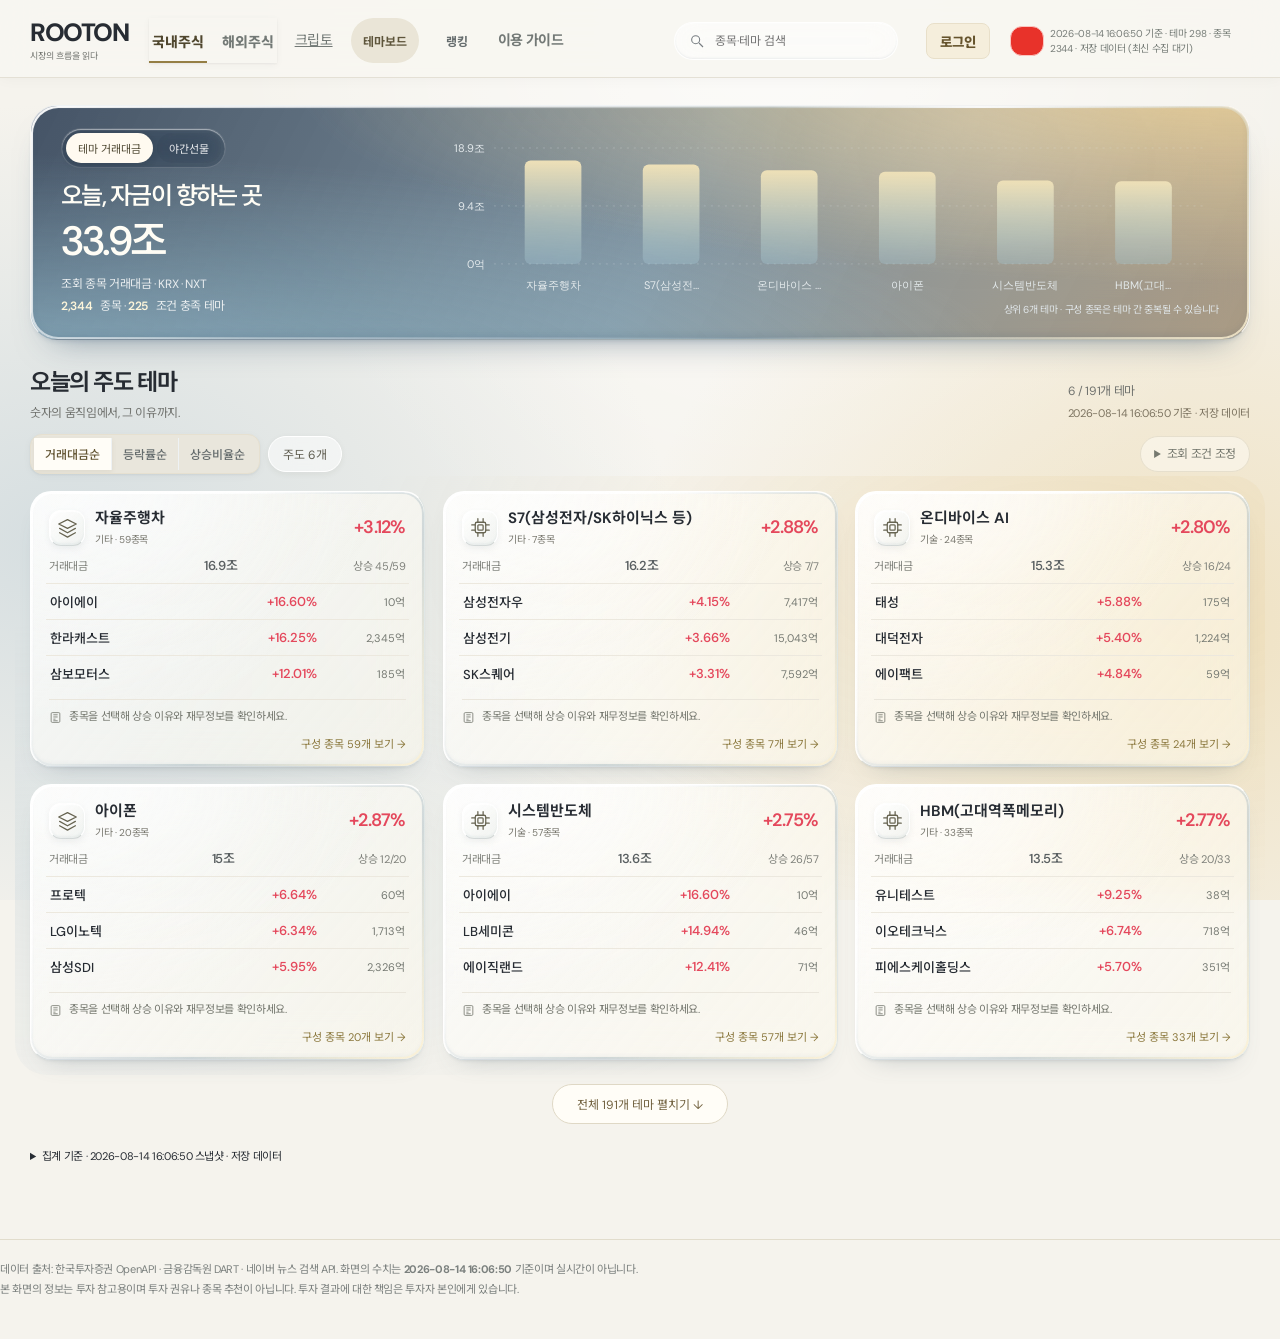
==== commit b8221f1d: "Describe stock quotes as timestamped snapshots" ====
--- a/web/index.html
+++ b/web/index.html
@@ -328,6 +328,12 @@
   D={...RAW, themes:keep, hidden:RAW.themes.length-keep.length,
      ranking:RAW.ranking.filter(c=>codes.has(c))};
 }
+function normalizeSnapshotTime(data,market){
+  const offset=market==='us'&&data.timezone!=='Asia/Seoul'?'+00:00':'+09:00';
+  const instant=Date.parse(data.ts.replace(' ','T')+offset);
+  if(!Number.isFinite(instant))throw new Error('snapshot_time_invalid');
+  return {...data,ts:new Date(instant+32400000).toISOString().slice(0,19).replace('T',' '),timezone:'Asia/Seoul'};
+}
 let loadVersion=0;
 async function fetchMarketSnapshot(market){
   const file=market==='us'?'data_us.json':'data.json';
@@ -340,7 +346,7 @@
          !data.stocks||typeof data.stocks!=='object'||!Object.keys(data.stocks).length||
          typeof data.ts!=='string'||(market==='us'&&data.market!=='US')||
          (market==='kr'&&data.market==='US'))continue;
-      return data;
+      return normalizeSnapshotTime(data,market);
     }catch(_){}
   }
   throw new Error('snapshot_unavailable');
@@ -366,15 +372,20 @@
 
 
 // ── 야간선물 ────────────────────────────────────────────────────────
-// 분봉 REST 는 정규장만 주므로(확인 완료) 웹소켓으로 받은 값을
-// futures_ngt_ws.py 가 web/futures_ngt.json 에 떨궈 둔 것을 읽는다.
+// The collector stores observed night prices in KV, independently of site deployments.
 let NGT=null;
 async function loadNgt(){
-  try{ const r=await fetch('futures_ngt.json?t='+Date.now());
-       if(r.ok) NGT=await r.json(); }catch(e){ NGT=null; }
-}
-function ngtLive(){            // 야간장 18:00~06:00
-  const h=new Date().getHours(); return h>=18||h<6;
+  try{
+    const r=await fetch('api/futures?t='+Date.now(),{cache:'no-store'});
+    if(!r.ok)throw new Error('night_unavailable');
+    const data=await r.json();
+    if(!data||!Array.isArray(data.history))throw new Error('night_invalid');
+    NGT=data;
+  }catch(_){NGT={last:null,history:[],status:'error',configured:false};}
+}
+function ngtLive(){
+  const d=new Date(),day=d.getUTCDay(),h=d.getUTCHours();
+  return day>=1&&day<=5&&h>=9&&h<21;
 }
 function bigNum(v){            // 정수부는 크게, 소수부는 작고 흐리게
   const s=Number(v).toFixed(2).split('.');
@@ -383,7 +394,7 @@
 function mktStrip(){
   if(MKT!=='kr') return '';
   const live=ngtLive();
-  if(!NGT) return live
+  if(!NGT||NGT.last==null) return live
     ? `<div class="mkt"><div class="box"><div class="lb"><i class="dotoff"></i>코스피200 야간선물</div>
        <div class="px" style="color:var(--ink3);font-size:19px">수신 대기</div>
        <div class="meta">야간장 중 · 아직 체결이 들어오지 않았습니다</div></div></div>` : '';
@@ -432,7 +443,7 @@
   ${mktStrip()}
   ${age>20?`<div class="stale">⏱ 이 화면은 <b>${D.ts}</b> 기준 스냅샷입니다 (약 ${age}분 전). 실시간 시세가 아닙니다.</div>`:''}
   <details class="market-note"><summary>시장 집계 기준 · ${MKT==='us'?'NASDAQ / NYSE / AMEX':'KRX + NXT'}${dupN?` · 중복 테마 ${dupN}개 정리`:''}</summary><div class="note">${MKT==='us'
-    ? `미국 <b>나스닥·뉴욕·아멕스</b> 기준입니다. 시세는 <b>실시간(0분 지연)</b>이며 거래대금 단위는 <b>백만달러</b>입니다.${usHours()}
+    ? `미국 <b>나스닥·뉴욕·아멕스</b> 기준입니다. 시세는 <b>표시된 수집 시각 기준 스냅샷</b>이며 거래대금 단위는 <b>백만달러</b>입니다.${usHours()}
        조회된 <b>${D.scanned}종목</b>을 업종·테마별로 묶었습니다.`
     : `거래대금은 <b>KRX + NXT(대체거래소) 합산</b> 기준입니다.${afterHours()}
        사전의 <b>${D.universe}종목</b> 중 <b>${D.scanned}종목</b>을 조회해 테마별로 묶었습니다.`}
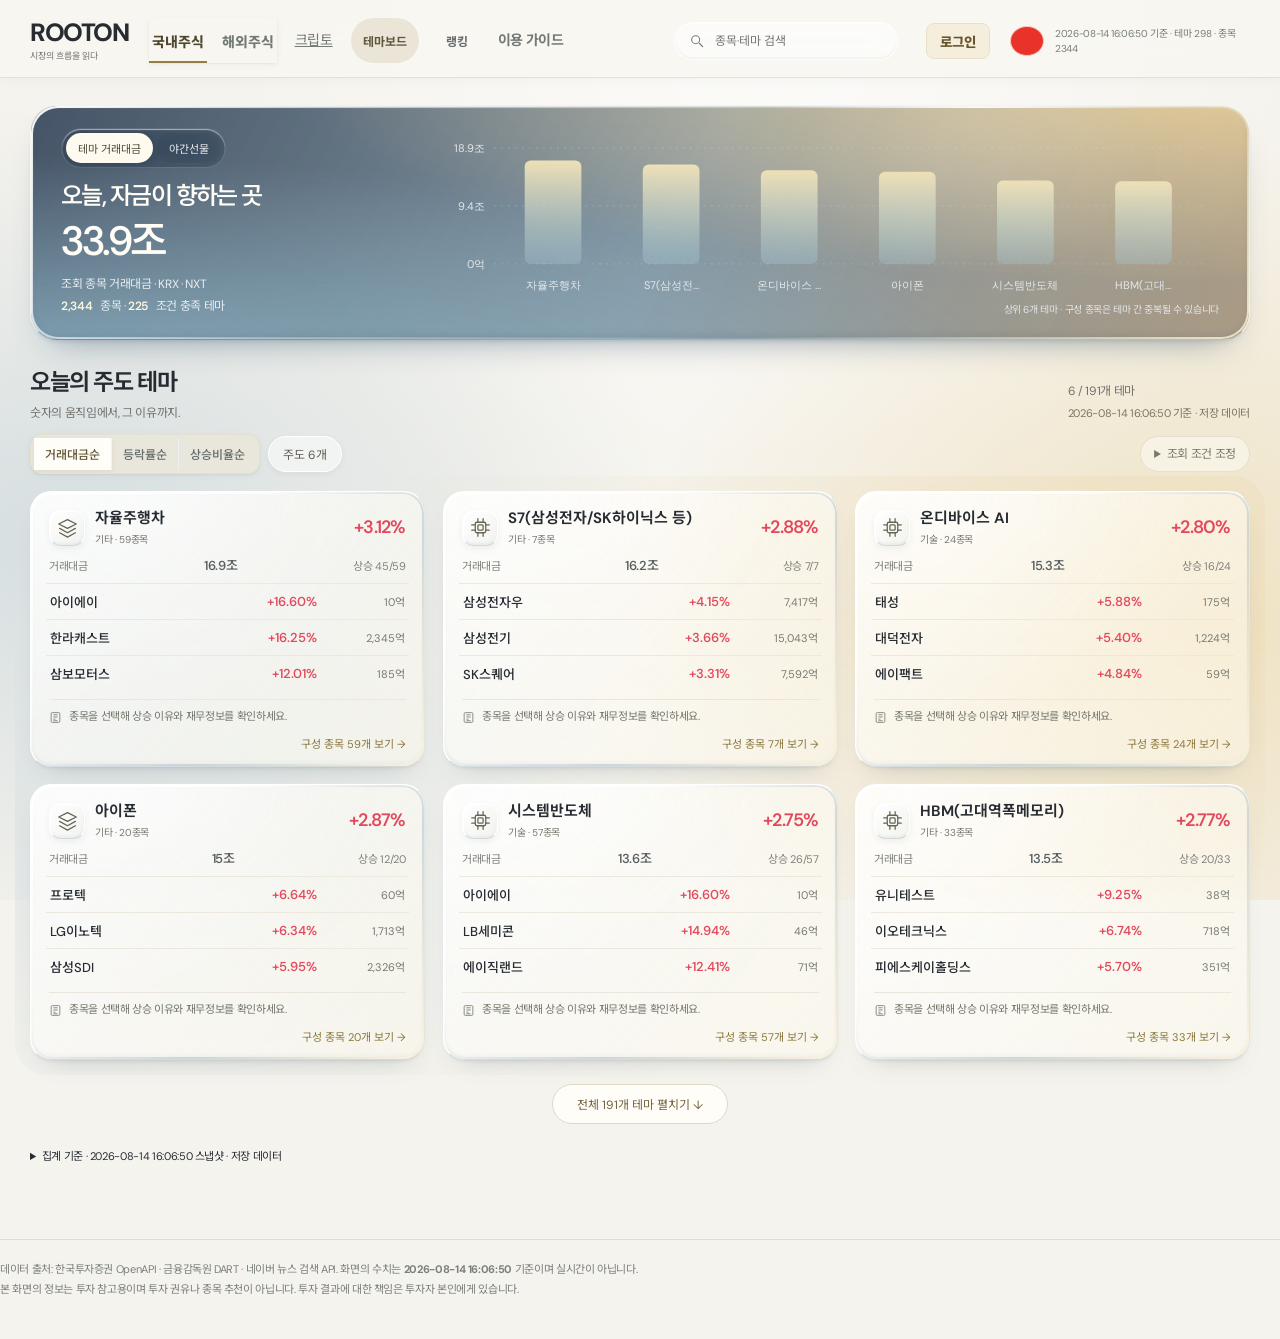
==== commit 57fecda7: "Add dated US market briefing with verified quotes, sector comparisons and night chart" ====
--- a/web/index.html
+++ b/web/index.html
@@ -267,6 +267,7 @@
 <link rel="stylesheet" href="rooton.css">
 <link rel="stylesheet" href="rooton-theme.css">
 <link rel="stylesheet" href="rooton-motion.css">
+<link rel="stylesheet" href="rooton-briefing.css?v=20260916">
 </head>
 <body>
 <div class="appbar"><div class="in">
@@ -833,6 +834,7 @@
 </script>
 <script src="rooton.js"></script>
 <script src="rooton-theme.js"></script>
+<script src="rooton-briefing.js?v=20260916"></script>
 <script src="rooton-motion.js"></script>
 </body>
 </html>
--- a/web/rooton-briefing.css
+++ b/web/rooton-briefing.css
@@ -0,0 +1,14 @@
+/* Editorial market briefing, matched to ROOTON's warm glass design. */
+.rb-heading{display:flex;justify-content:space-between;align-items:end;margin:5px 0 25px;gap:20px}.rb-heading h1{font-size:32px;font-weight:650;letter-spacing:-1.4px;margin:4px 0 9px}.rb-heading p{color:#7c817d;font-size:13px;margin:0}.rb-heading .rt-eyebrow{font-size:10px;letter-spacing:2px;color:#93805a;margin-bottom:10px}.rb-date{display:grid;grid-template-columns:auto auto;gap:7px 12px;align-items:center;font-size:12px}.rb-date select{border:1px solid #e3dccb;background:#fffdf7;border-radius:10px;padding:10px 14px;font:inherit;color:#4e544f}.rb-date small{grid-column:1/-1;text-align:right;color:#8b8c81;font-size:11px}
+.rb-summary{display:grid;grid-template-columns:215px 1fr;gap:30px;border-radius:24px;padding:28px 32px;background:radial-gradient(ellipse at 92% -20%,#f1d6999c,transparent 58%),linear-gradient(110deg,#253747,#516978 62%,#9a977f);color:#fffdf2;box-shadow:inset 0 1px 1px #fff9,0 14px 30px #5967791c;margin-bottom:19px}.rb-summary-label{border-right:1px solid #ffffff24}.rb-summary-label>span{font-size:9px;letter-spacing:2px;opacity:.7}.rb-summary-label h2{font-size:26px;line-height:1.3;margin:12px 0 11px;font-weight:550;letter-spacing:-.8px}.rb-summary-label small{font-size:11px;color:#e7dcc0}.rb-summary ol{list-style:none;counter-reset:brief;margin:0;padding:0;display:flex;flex-direction:column;justify-content:center;gap:14px}.rb-summary li{position:relative;padding-left:31px;line-height:1.7;font-size:14px;counter-increment:brief}.rb-summary li:before{content:'0' counter(brief);position:absolute;left:0;top:2px;color:#e3d4a4;font-size:10px;letter-spacing:1px}.rb-summary .rb-source{color:#f2e4b8;border-color:#ffffff25;font-size:10px;margin-top:4px}
+.rb-indicators{display:grid;grid-template-columns:repeat(8,minmax(0,1fr));gap:9px}.rb-indicator{display:flex;flex-direction:column;gap:7px;align-items:flex-start;min-width:0;padding:15px 13px;border:1px solid #ffffffd9;border-radius:15px;background:linear-gradient(140deg,#fffefbf2,#f4f1e8df);box-shadow:0 4px 12px #5d533a09;text-align:left;font-family:inherit}.rb-indicator>span{font-size:11px;white-space:nowrap;color:#777a70}.rb-indicator>b{font-size:18px;font-weight:600;letter-spacing:-.5px;font-variant-numeric:tabular-nums}.rb-indicator>strong{font-size:13px;font-weight:600}.rb-indicator>small{font-size:9px;color:#8d8d83}.rb-night-jump{cursor:pointer;background:linear-gradient(145deg,#fff8e5,#ece7d5)}.rb-data-note{color:#8c8b80;font-size:10px;margin:10px 2px 21px}
+.rb-night{display:grid;grid-template-columns:290px minmax(0,1fr);gap:22px;align-items:center;padding:26px 30px;border-radius:24px;background:radial-gradient(ellipse at 95% 0,#e4c783a8,transparent 58%),linear-gradient(130deg,#455e74,#6c8b95 57%,#9b947d);box-shadow:inset 0 1px 1px #fff8,0 8px 24px #495d701c;color:#fffdf0;margin-bottom:26px;overflow:hidden}.rb-night .rt-eyebrow{font-size:9px;letter-spacing:2.5px;color:#f5e7c6;margin:0 0 10px}.rb-night h2{font-size:20px;font-weight:550;margin:0 0 11px}.rb-night-price{font-size:37px;font-weight:550;letter-spacing:-1px;line-height:1.2;margin-bottom:8px}.rb-night-copy>small{font-size:10px;line-height:1.6;display:block;opacity:.75}.rb-night-copy>b{font-size:12px}.rb-night-state{font-size:11px;margin:13px 0 5px}.rb-night-switch{display:flex;gap:6px;margin-top:13px}.rb-night-switch button{border:1px solid #fff3;border-radius:15px;padding:6px 10px;color:#f3f2e7;background:#ffffff0b;font-size:10px;cursor:pointer}.rb-night-switch button[aria-pressed=true]{background:#f8f0d7;color:#615942;border-color:#fff7}.rb-night .rt-chart-empty{min-height:200px}.rb-night .rt-chart-note{color:#eef1e3bb;font-size:10px}
+.rb-two{display:grid;grid-template-columns:1fr 1fr;gap:20px;margin-bottom:15px;align-items:stretch}.rb-panel{background:#fffefabf;border:1px solid #fff;border-radius:22px;padding:25px 27px;box-shadow:0 5px 23px #71644109;min-width:0}.rb-section-title{display:flex;align-items:center;justify-content:space-between;gap:10px;margin-bottom:17px}.rb-section-title h2{font-size:19px;font-weight:650;letter-spacing:-.6px;margin:0}.rb-section-title>span{font-size:10px;color:#99998a}.rb-section-title .rt-eyebrow{font-size:9px;letter-spacing:2px;color:#9b885e;margin:0 0 8px}.rb-sector{border-top:1px solid #eae7df;padding:15px 0}.rb-sector:last-child{padding-bottom:0}.rb-row{display:flex;align-items:center;justify-content:space-between;gap:12px}.rb-row h3{margin:0;font-size:15px;letter-spacing:-.3px}.rb-row h3>small{font-size:10px;color:#aba183;margin-right:8px}.rb-row h3>span{font-size:11px;color:#95968b;font-weight:400;margin-left:5px}.rb-row>b{font-size:17px;font-variant-numeric:tabular-nums;white-space:nowrap}.rb-note{font-size:13px;color:#66706c;line-height:1.75;margin:9px 0 7px;word-break:keep-all;overflow-wrap:anywhere}.rb-note a{color:inherit;text-decoration:none}.rb-note a:hover{text-decoration:underline}.rb-sources{display:flex;gap:8px;margin:3px 0 7px}.rb-source{display:inline-block;color:#8b7a4e;font-size:10px;border-bottom:1px solid #c7b78288;text-decoration:none;margin-right:9px}.rb-stock-chips{display:flex;flex-wrap:wrap;gap:4px 12px;margin:7px 0}.rb-stock-chips button,.rb-stock-chips a{border:0;background:none;color:#717570;padding:3px 0;font-size:11px;text-decoration:none;cursor:pointer;font-family:inherit;line-height:1.5}.rb-stock-chips b{font-size:10px;font-weight:500;margin-left:3px}.rb-stock-chips button:hover,.rb-stock-chips a:hover{color:#393f3d;text-decoration:underline}
+.rb-all-sectors{border:1px solid #e6e0d2;border-radius:13px;font-size:12px;padding:12px 17px;margin:0 0 26px}.rb-all-sectors summary{cursor:pointer;color:#716951}.rb-all-sectors summary span{float:right;color:#989486;font-size:10px}.rb-all-sectors>div{display:grid;grid-template-columns:repeat(4,1fr);gap:10px;margin-top:18px}.rb-all-sectors>div>span{display:flex;justify-content:space-between;padding:8px;background:#ffffff8c;border-radius:6px;font-size:12px}
+.rb-theme-panel{margin-bottom:23px}.rb-theme{display:grid;grid-template-columns:245px minmax(0,1fr);gap:26px;padding:19px 0;border-top:1px solid #e9e5da}.rb-theme-name{display:grid;grid-template-columns:1fr auto;align-content:start;gap:8px}.rb-theme-name h3{margin:0;font-size:15px;font-weight:600}.rb-theme-name>strong{grid-column:2;grid-row:1;font-size:17px;font-variant-numeric:tabular-nums}.rb-theme-name>small{font-size:10px;color:#93988e;grid-column:2;text-align:right}.rb-tag{display:inline-block;font-size:10px;border-radius:5px;padding:3px 8px;background:#f3efe4;justify-self:start}.rb-tag.up{background:#fbe9e5}.rb-tag.dn{background:#e8eff7}.rb-theme .rb-note{margin-top:0}.rb-composition{font-size:10px;color:#949386;margin-top:8px}.rb-composition summary{cursor:pointer}.rb-composition p{font-size:11px}.rb-bottom{align-items:start}.rb-mover,.rb-korea{padding:16px 0;border-top:1px solid #e9e5da}.rb-mover .rb-row button{font:inherit;font-size:14px;font-weight:600;background:none;border:0;padding:0;text-align:left;cursor:pointer;color:#364344}.rb-mover .rb-row small{font-size:10px;font-weight:400;color:#95968a;margin-left:4px}.rb-korea h3{font-size:14px;margin:0 0 7px}.rb-korea h3>span{font-size:12px;font-weight:500;margin-left:9px}.rb-korea p{font-size:13px;line-height:1.7;color:#6f7770;margin:0}.rb-muted{color:#989b8e!important}.rb-caution{font-size:11px;line-height:1.7;margin:16px 0 0}.rb-method{font-size:11px;color:#898c7f;line-height:1.8;margin:26px 4px}.rb-method summary{cursor:pointer}.rb-footer{display:flex;justify-content:space-between;align-items:center;border-top:1px solid #e2ddcd;padding:20px 3px;color:#9b977e;font-size:10px;letter-spacing:1px}.rb-footer button,.rb-loading button{background:#716340;color:#fff7e6;border:0;border-radius:12px;padding:12px 17px;font-size:12px;cursor:pointer}.rb-loading{padding:50px 20px;min-height:400px}.rb-alert{background:#faf2db;border-radius:12px;padding:13px;color:#8e7435;font-size:12px}.rb-empty{font-size:13px;color:#9a9b8f;padding:25px 0}.rb-night-jump:hover{transform:translateY(-2px)}
+@media(min-width:1450px){.rb-heading h1{font-size:35px}.rb-summary li{font-size:15px}.rb-theme{grid-template-columns:265px minmax(0,1fr)}}
+@media(max-width:1100px){.rb-indicators{grid-template-columns:repeat(4,minmax(0,1fr))}.rb-night{grid-template-columns:235px minmax(0,1fr)}.rb-theme{grid-template-columns:205px minmax(0,1fr);gap:20px}.rb-panel{padding:21px}.rb-section-title{align-items:start}.rb-section-title>span{text-align:right}.rb-summary{grid-template-columns:170px 1fr}}
+@media(max-width:700px){.rb-heading{align-items:start;flex-direction:column;margin:4px 0 19px;gap:16px}.rb-heading h1{font-size:28px}.rb-date{grid-template-columns:auto auto 1fr;width:100%;gap:7px}.rb-date select{padding:8px 10px;font-size:11px}.rb-date small{grid-column:auto;font-size:9px;line-height:1.5}.rb-summary{display:block;padding:24px 21px;border-radius:21px}.rb-summary-label{border:0;margin-bottom:20px}.rb-summary-label h2{font-size:21px;display:inline;margin-left:10px}.rb-summary-label h2 br{display:none}.rb-summary-label>span{display:block;font-size:8px;margin-bottom:10px}.rb-summary-label small{float:right;margin-top:7px;font-size:10px}.rb-summary li{font-size:14px;line-height:1.8;padding-left:27px}.rb-summary ol{gap:15px}.rb-indicators{grid-template-columns:repeat(2,minmax(0,1fr));gap:9px}.rb-indicator{display:grid;grid-template-columns:1fr auto;gap:7px;padding:14px}.rb-indicator>span{grid-column:1/-1;font-size:11px}.rb-indicator>b{font-size:18px;grid-column:1/-1}.rb-indicator>strong{font-size:12px}.rb-indicator>small{font-size:8px;align-self:center;text-align:right}.rb-data-note{font-size:10px;line-height:1.7;margin-bottom:17px}.rb-night{display:block;padding:23px 20px}.rb-night h2{font-size:19px}.rb-night-price{font-size:34px}.rb-night-copy>small{font-size:10px}.rb-night-switch{margin-bottom:10px}.rb-two{grid-template-columns:1fr;gap:14px}.rb-panel{padding:22px 19px;border-radius:20px}.rb-section-title h2{font-size:19px}.rb-section-title>span{font-size:9px;max-width:130px}.rb-note{font-size:14px;line-height:1.8}.rb-row h3{font-size:15px}.rb-stock-chips button,.rb-stock-chips a{font-size:12px;padding:5px 0}.rb-stock-chips b{font-size:11px}.rb-theme{display:block;padding:19px 0}.rb-theme-name{grid-template-columns:auto auto 1fr auto;align-items:center;gap:9px;margin-bottom:13px}.rb-theme-name h3{font-size:15px;grid-column:1/3}.rb-theme-name>strong{grid-column:4;grid-row:1}.rb-theme-name>small{grid-column:4;grid-row:2}.rb-tag{grid-row:2;grid-column:1}.rb-all-sectors>div{grid-template-columns:repeat(2,1fr)}.rb-mover .rb-row button{font-size:15px}.rb-korea p{font-size:14px}.rb-method{font-size:11px}.rb-footer{gap:15px}.rb-footer>span{font-size:9px;letter-spacing:.3px}.rb-footer button{white-space:nowrap;padding:11px;font-size:11px}}
+@media(prefers-reduced-motion:reduce){.rb-night-jump:hover{transform:none}}
+.rt-theme .stat .dot{width:7px;height:7px;flex:0 0 7px;border-radius:50%;margin-right:5px}.rb-night-copy>.flat{color:#efe9d5}.rt-theme .gnb .mktsw button,.rt-theme .gnb>a{white-space:nowrap}.rt-theme .gnb>*{flex-shrink:0}
+@media(max-width:700px){.rt-theme .gnb{gap:14px;scrollbar-width:none}.rt-theme .gnb::-webkit-scrollbar{display:none}.rt-theme .gnb .mktsw{gap:14px}.rt-theme .gnb [data-k]{white-space:nowrap}.rt-theme .appbar .in{padding-bottom:12px}}
